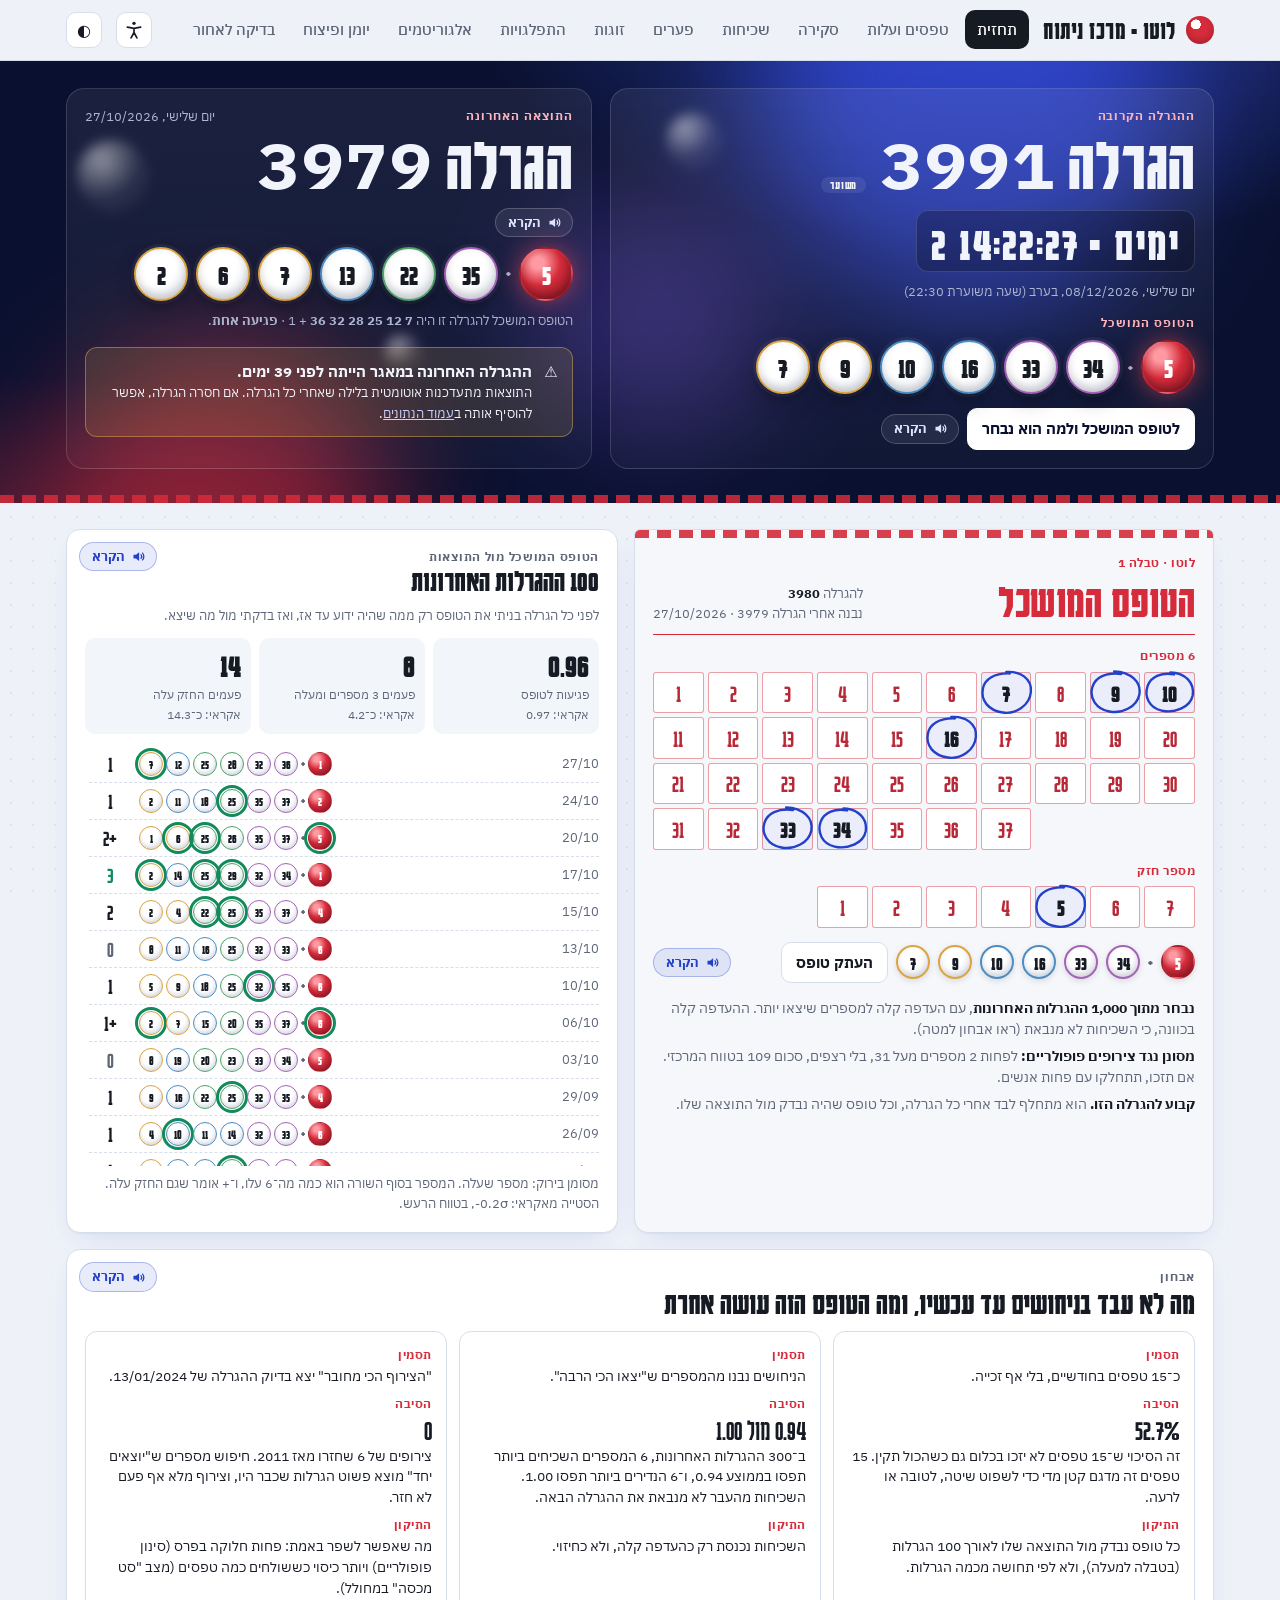
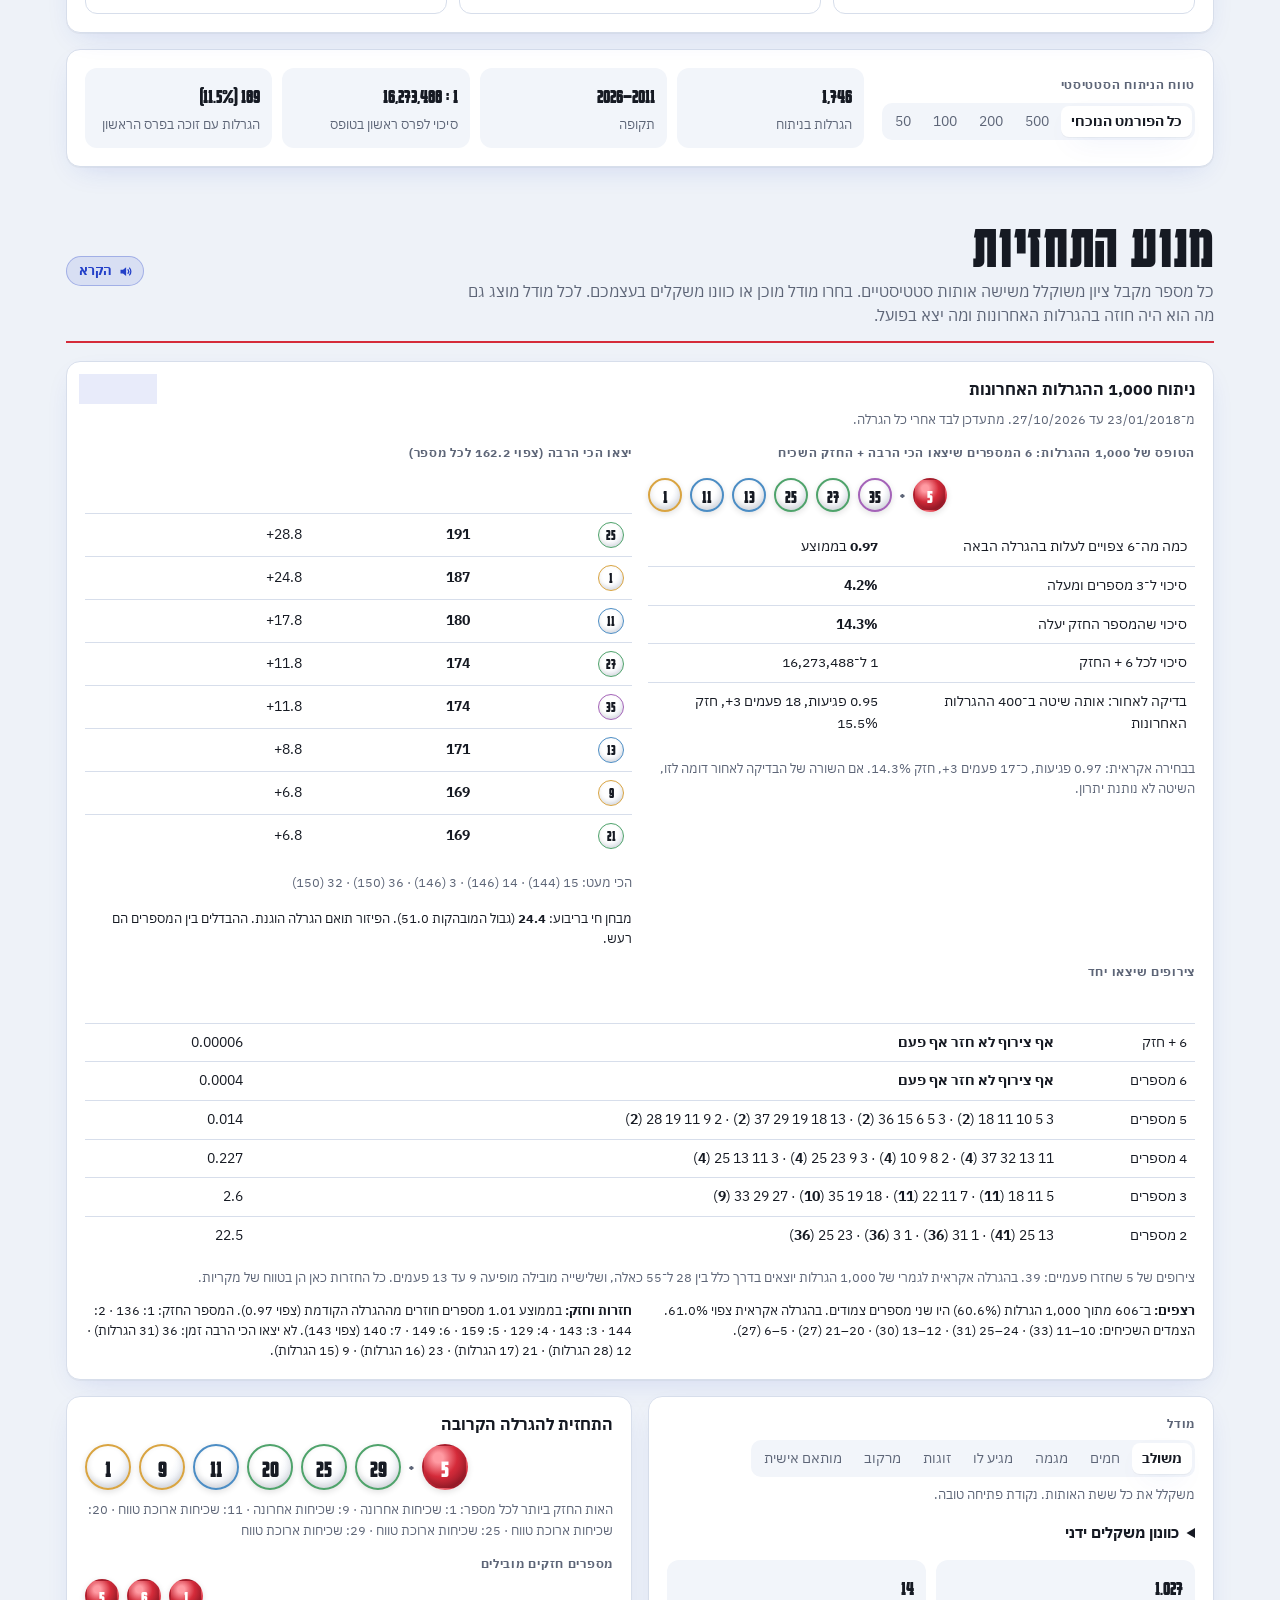
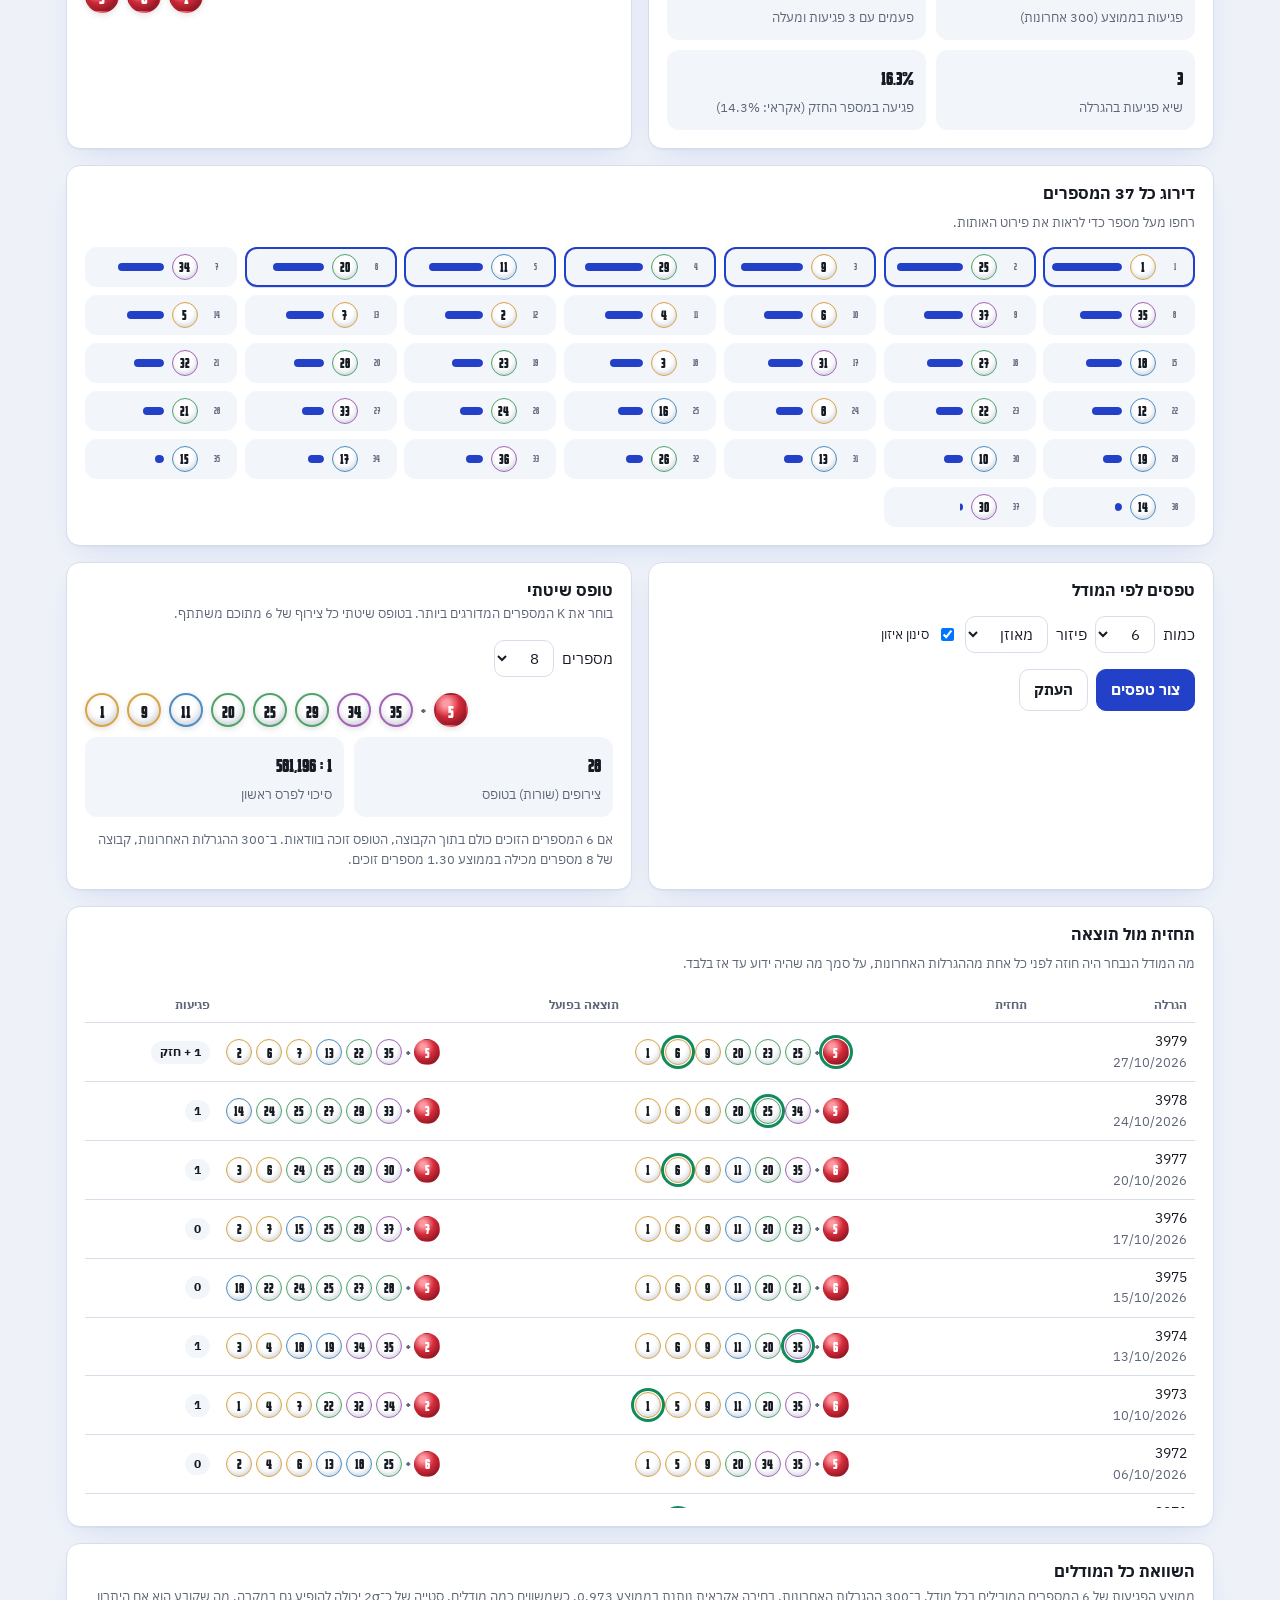
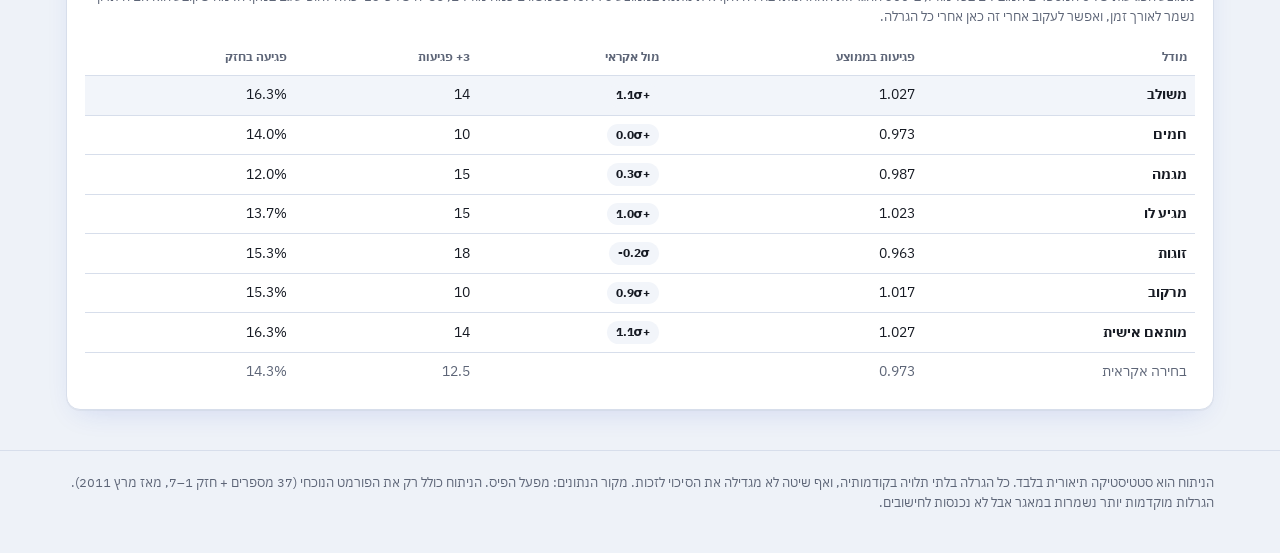
==== lotto.html @ 4957e3da "Guess journal and randomness tests - Every ticket given in our conversation, with its date and targe" ====
<!DOCTYPE html>
<html lang="he" dir="rtl">
<head>
<meta charset="utf-8">
<meta name="viewport" content="width=device-width,initial-scale=1">
<title>לוטו — מרכז ניתוח</title>
<meta name="description" content="ניתוח סטטיסטי מלא של תוצאות הלוטו בישראל: שכיחויות, פערים, זוגות, התפלגויות, בדיקה לאחור ומחולל טפסים.">
<link rel="preconnect" href="https://fonts.googleapis.com">
<link rel="preconnect" href="https://fonts.gstatic.com" crossorigin>
<link href="https://fonts.googleapis.com/css2?family=IBM+Plex+Sans+Hebrew:wght@400;500;700&family=Karantina:wght@400;700&display=swap" rel="stylesheet">
<style>
:root{
  --bg:#eef2f8; --surface:#ffffff; --surface-2:#f2f5fa; --line:#d7deeb;
  --ink:#161a23; --muted:#5d6577; --accent:#2340c8; --accent-ink:#fff;
  --print:#d52b3a; --pen:#2340c8; --paper:#f5f7fb;
  --gold:#b7861c; --good:#128a5c; --bad:#c22f3c; --cool:#2d6a9f;
  --ball:#ffffff; --ball-ink:#161a23; --strong:#d52b3a;
  --shadow:0 1px 0 rgba(22,26,35,.04),0 10px 30px -12px rgba(35,64,200,.18);
  --r:14px;
  --display:Karantina,'IBM Plex Sans Hebrew',sans-serif;
}
@media (prefers-color-scheme: dark){
  :root:not([data-theme="light"]){
    --bg:#0b1020; --surface:#131a2d; --surface-2:#1a2238; --line:#2a3452;
    --ink:#eef1f8; --muted:#9aa4bd; --accent:#8798ff; --accent-ink:#0b1020;
    --print:#ff5d69; --pen:#8798ff; --paper:#151d33;
    --gold:#e3b54e; --good:#3fcf93; --bad:#ff6b76; --cool:#6aa8de;
    --ball:#f3f5fb; --ball-ink:#161a23; --strong:#ff4d5c;
    --shadow:0 1px 0 rgba(0,0,0,.3),0 12px 32px -14px rgba(0,0,0,.6);
  }
}
:root[data-theme="dark"]{
  --bg:#0b1020; --surface:#131a2d; --surface-2:#1a2238; --line:#2a3452;
  --ink:#eef1f8; --muted:#9aa4bd; --accent:#8798ff; --accent-ink:#0b1020;
  --print:#ff5d69; --pen:#8798ff; --paper:#151d33;
  --gold:#e3b54e; --good:#3fcf93; --bad:#ff6b76; --cool:#6aa8de;
  --ball:#f3f5fb; --ball-ink:#161a23; --strong:#ff4d5c;
  --shadow:0 1px 0 rgba(0,0,0,.3),0 12px 32px -14px rgba(0,0,0,.6);
}
*{box-sizing:border-box}
html,body{margin:0}
body{background:var(--bg);color:var(--ink);font-family:'IBM Plex Sans Hebrew',system-ui,sans-serif;font-size:15px;line-height:1.55;-webkit-font-smoothing:antialiased}
.wrap{max-width:1180px;margin:0 auto;padding:0 16px}
h1,h2,h3{font-family:'IBM Plex Sans Hebrew',sans-serif;margin:0;line-height:1.2}
h2{font-family:var(--display);font-weight:700;font-size:34px;line-height:1;letter-spacing:.01em}
h3{font-size:16px}
a{color:var(--accent)}
.muted{color:var(--muted)}
.small{font-size:13px}
.num{font-family:'IBM Plex Sans Hebrew',sans-serif;font-variant-numeric:tabular-nums}

/* header */
.top{position:sticky;top:0;z-index:20;background:color-mix(in srgb,var(--bg) 88%,transparent);backdrop-filter:blur(10px);-webkit-backdrop-filter:blur(10px);border-bottom:1px solid var(--line)}
.top .wrap{display:flex;align-items:center;gap:14px;height:60px}
.brand{display:flex;align-items:center;gap:10px;font-family:var(--display);font-weight:700;font-size:26px;letter-spacing:.02em;white-space:nowrap}
.brand .dot{width:28px;height:28px;border-radius:50%;background:radial-gradient(circle at 35% 30%,#fff 0 18%,var(--print) 19%);box-shadow:inset 0 -3px 6px rgba(0,0,0,.2);flex:none}
@media (max-width:640px){.brand span:last-child{display:none}}
nav.tabs{display:flex;gap:4px;overflow-x:auto;scrollbar-width:none;flex:1}
nav.tabs::-webkit-scrollbar{display:none}
nav.tabs button{border:0;background:none;color:var(--muted);font:inherit;font-weight:500;padding:8px 12px;border-radius:10px;cursor:pointer;white-space:nowrap}
nav.tabs button:hover{color:var(--ink);background:var(--surface-2)}
nav.tabs button.on{color:var(--ink);background:var(--surface);box-shadow:var(--shadow)}
.iconbtn{border:1px solid var(--line);background:var(--surface);color:var(--ink);width:36px;height:36px;border-radius:10px;cursor:pointer;display:grid;place-items:center;flex:none;font-size:16px}

/* hero */
.hero{padding:28px 0 8px}
.hero-grid{display:grid;grid-template-columns:1.4fr 1fr;gap:16px}
@media (max-width:860px){.hero-grid{grid-template-columns:1fr}}
.card{background:var(--surface);border:1px solid var(--line);border-radius:var(--r);padding:18px;box-shadow:var(--shadow);min-width:0}
.card h3{margin-bottom:10px}
.lastdraw .meta{display:flex;justify-content:space-between;gap:10px;flex-wrap:wrap;margin-bottom:14px}
.eyebrow{font-size:12px;letter-spacing:.06em;color:var(--muted);font-weight:700}
.balls{display:flex;gap:8px;flex-wrap:wrap;align-items:center;direction:ltr;justify-content:flex-end}
.balls.start{justify-content:flex-start}
.ball{--s:46px;width:var(--s);height:var(--s);border-radius:50%;display:grid;place-items:center;font-family:var(--display);font-weight:700;font-size:calc(var(--s)*.56);line-height:1;padding-top:.08em;color:var(--ball-ink);
  background:radial-gradient(circle at 34% 28%,#fff 0 14%,var(--ball) 45%,#dfe5f1 100%);
  box-shadow:inset 0 -3px 6px rgba(0,0,0,.12),0 2px 6px rgba(0,0,0,.12);border:2px solid var(--ring,transparent);flex:none}
.lastdraw .ball{--s:52px}
@media (max-width:480px){.lastdraw .ball{--s:36px}.balls{gap:5px}.ball.sm{--s:30px}.card{padding:14px}.ticket{padding:9px}}
.ball.sm{--s:34px}
.ball.xs{--s:26px;border-width:1.5px;box-shadow:inset 0 -2px 4px rgba(0,0,0,.1)}
.ball.strong{background:radial-gradient(circle at 34% 28%,#ff9aa2 0 12%,var(--strong) 46%,#7a1220 100%);color:#fff;border-color:transparent}
.ball.hit{outline:3px solid var(--good);outline-offset:1px}
.ball.d1{--ring:#d9a441}.ball.d2{--ring:#4c8dc4}.ball.d3{--ring:#4fa36b}.ball.d4{--ring:#a463b8}
.plus{font-family:var(--display);color:var(--muted);font-weight:700}
.kpis{display:grid;grid-template-columns:repeat(2,1fr);gap:10px}
.kpi{background:var(--surface-2);border-radius:12px;padding:12px;min-width:0}
.kpi b{display:block;font-family:var(--display);font-size:21px;white-space:nowrap;overflow:hidden;text-overflow:ellipsis}
.kpi span{font-size:12.5px;color:var(--muted)}
.banner{display:flex;gap:12px;align-items:flex-start;border-radius:12px;padding:12px 14px;margin-top:16px;background:color-mix(in srgb,var(--gold) 16%,var(--surface));border:1px solid color-mix(in srgb,var(--gold) 45%,transparent)}
.banner.ok{background:color-mix(in srgb,var(--good) 12%,var(--surface));border-color:color-mix(in srgb,var(--good) 40%,transparent)}

/* sections */
section.page{display:none;padding:18px 0 40px}
section.page.on{display:block}
.sec-head{display:flex;justify-content:space-between;align-items:flex-end;gap:12px;flex-wrap:wrap;margin:10px 0 14px}
.sec-head p{margin:4px 0 0;color:var(--muted);max-width:720px}
.grid2{display:grid;grid-template-columns:1fr 1fr;gap:16px}
.grid3{display:grid;grid-template-columns:repeat(3,1fr);gap:16px}
@media (max-width:860px){.grid2,.grid3{grid-template-columns:1fr}}
.stack>*+*{margin-top:16px}

/* controls */
.ctrl{display:flex;gap:8px;align-items:center;flex-wrap:wrap}
select,input[type=number],input[type=date],input[type=text]{font:inherit;color:var(--ink);background:var(--surface);border:1px solid var(--line);border-radius:10px;padding:7px 10px;min-width:0}
.btn{font:inherit;font-weight:700;border:1px solid var(--line);background:var(--surface);color:var(--ink);border-radius:10px;padding:8px 14px;cursor:pointer}
.btn:hover{background:var(--surface-2)}
.btn.primary{background:var(--accent);border-color:var(--accent);color:var(--accent-ink)}
.btn.primary:hover{filter:brightness(1.06)}
.btn.danger{color:var(--bad)}
.seg{display:inline-flex;background:var(--surface-2);border-radius:10px;padding:3px;gap:2px;flex-wrap:wrap}
.seg button{border:0;background:none;font:inherit;font-size:13.5px;color:var(--muted);padding:5px 10px;border-radius:8px;cursor:pointer}
.seg button.on{background:var(--surface);color:var(--ink);box-shadow:var(--shadow);font-weight:700}

/* heat grid */
.heat{display:grid;grid-template-columns:repeat(auto-fill,minmax(70px,1fr));gap:8px;direction:ltr}
.cell{border-radius:12px;padding:8px 4px;text-align:center;border:1px solid var(--line);background:var(--c,var(--surface-2))}
.cell .n{font-family:var(--display);font-weight:800;font-size:20px}
.cell .f{font-size:12px}
.cell .z{font-size:11.5px;font-weight:700;opacity:.8}
.legend{display:flex;align-items:center;gap:8px;font-size:12.5px;color:var(--muted);flex-wrap:wrap}
.legend i{display:inline-block;width:56px;height:10px;border-radius:5px;background:linear-gradient(90deg,var(--cool),var(--surface-2),var(--accent))}

/* tables */
.tbl{width:100%;border-collapse:collapse;font-size:14px}
.tbl th{font-size:12px;color:var(--muted);font-weight:700;text-align:right;padding:8px;border-bottom:1px solid var(--line);position:sticky;top:0;background:var(--surface);z-index:1}
.tbl td{padding:8px;border-bottom:1px solid var(--line);vertical-align:middle}
.tbl tr:last-child td{border-bottom:0}
.scroll{max-height:520px;overflow:auto}
.tbl .balls{flex-wrap:nowrap;gap:4px}
@media (max-width:640px){.tbl td,.tbl th{padding:7px 4px}.hide-m{display:none}.tbl .ball.xs{--s:23px;font-size:10px}}
.bar{height:8px;border-radius:4px;background:var(--surface-2);overflow:hidden;min-width:50px}
.bar>i{display:block;height:100%;background:var(--accent);border-radius:4px}
.pill{display:inline-block;font-size:12px;font-weight:700;border-radius:999px;padding:2px 9px;background:var(--surface-2);white-space:nowrap}
.pill.good{background:color-mix(in srgb,var(--good) 18%,transparent);color:var(--good)}
.pill.bad{background:color-mix(in srgb,var(--bad) 16%,transparent);color:var(--bad)}
.pill.gold{background:color-mix(in srgb,var(--gold) 22%,transparent);color:color-mix(in srgb,var(--gold) 60%,var(--ink))}

/* charts */
.chartbox{direction:ltr}
svg.chart{width:100%;height:auto;display:block;overflow:visible}
svg.chart text{fill:var(--muted);font-size:11px;font-family:'IBM Plex Sans Hebrew',sans-serif}
svg.chart .axis{stroke:var(--line)}
svg.chart .b{fill:var(--accent);opacity:.82}
svg.chart .b2{fill:var(--cool);opacity:.82}
svg.chart .b:hover,svg.chart .b2:hover{opacity:1}
svg.chart .exp{stroke:var(--ink);stroke-dasharray:4 4;stroke-width:1.5;fill:none;opacity:.6}
svg.chart .curve{stroke:var(--ink);stroke-width:2;fill:none;opacity:.7}

/* verdict */
.verdict{display:flex;gap:16px;align-items:center}
.gauge{flex:none;width:88px;height:88px;border-radius:50%;display:grid;place-items:center;font-family:var(--display);font-weight:800;font-size:18px;
  background:conic-gradient(var(--good) calc(var(--p)*1%),var(--surface-2) 0);position:relative}
.gauge::before{content:"";position:absolute;inset:9px;border-radius:50%;background:var(--surface)}
.gauge span{position:relative}

/* generator */
.tickets{display:grid;gap:10px}
.ticket{display:flex;align-items:center;justify-content:space-between;gap:10px;flex-wrap:wrap;background:var(--surface-2);border-radius:12px;padding:10px 12px}
.ticket .tags{display:flex;gap:6px;flex-wrap:wrap}
.picker{display:grid;grid-template-columns:repeat(auto-fill,minmax(40px,1fr));gap:6px;direction:ltr}
.picker button{aspect-ratio:1;border-radius:50%;border:1px solid var(--line);background:var(--surface);color:var(--ink);font-family:var(--display);font-weight:700;cursor:pointer;font-size:14px;padding:0}
.picker button.on{background:var(--ink);color:var(--surface);border-color:var(--ink)}
.picker.strongs{grid-template-columns:repeat(7,minmax(0,48px))}
.picker.strongs button.on{background:var(--strong);border-color:var(--strong);color:#fff}

/* drop zone */
.drop{display:block;border:2px dashed var(--line);border-radius:var(--r);padding:26px;text-align:center;background:var(--surface);cursor:pointer;transition:.15s}
.drop.over{border-color:var(--accent);background:color-mix(in srgb,var(--accent) 8%,var(--surface))}
.drop b{font-family:var(--display);font-size:17px}
.formrow{display:flex;gap:6px;flex-wrap:wrap;align-items:center}
.formrow input[type=number]{width:62px}
.toast{position:fixed;bottom:20px;left:50%;transform:translateX(-50%) translateY(20px);background:var(--ink);color:var(--surface);padding:10px 18px;border-radius:12px;font-weight:700;opacity:0;transition:.25s;pointer-events:none;z-index:50;max-width:calc(100% - 32px)}
.toast.on{opacity:1;transform:translateX(-50%)}
footer{border-top:1px solid var(--line);padding:22px 0 40px;color:var(--muted);font-size:13px}
.tip{position:fixed;pointer-events:none;background:var(--ink);color:var(--surface);font-size:12.5px;padding:6px 9px;border-radius:8px;z-index:60;opacity:0;transition:opacity .1s;white-space:nowrap}

.nextdraw{border-top:3px solid var(--print)}
.nextdraw .meta,.lastdraw .meta{display:flex;justify-content:space-between;gap:10px;flex-wrap:wrap;margin-bottom:10px}
.countdown{font-size:15px;font-weight:700;background:var(--surface-2);border-radius:10px;padding:6px 10px;white-space:nowrap;align-self:flex-start}
.rangebar{display:flex;gap:18px;align-items:center;flex-wrap:wrap;justify-content:space-between}
.kpis4{grid-template-columns:repeat(4,minmax(120px,1fr));flex:1}
@media (max-width:860px){.kpis4{grid-template-columns:repeat(2,1fr)}}
.rank{display:grid;grid-template-columns:repeat(auto-fill,minmax(150px,1fr));gap:8px}
.rk{display:flex;align-items:center;gap:8px;background:var(--surface-2);border-radius:12px;padding:7px 9px}
.rk .pos{font-size:11px;color:var(--muted);width:22px;text-align:center;font-family:var(--display)}
.rk .bar{flex:1}
.rk.top{outline:2px solid var(--accent);outline-offset:-2px}
.wrow{display:grid;grid-template-columns:150px 1fr 36px;gap:10px;align-items:center}
.wrow input{width:100%;accent-color:var(--accent)}
details summary{cursor:pointer;font-weight:700}

/* ===== informed ticket: the lottery slip ===== */
.slipwrap{display:grid;grid-template-columns:minmax(0,1.05fr) minmax(0,1fr);gap:16px;margin-top:4px}
@media (max-width:900px){.slipwrap{grid-template-columns:1fr}}
.slip{position:relative;background:var(--paper);border:1px solid var(--line);border-radius:6px 6px 14px 14px;padding:18px 18px 16px;box-shadow:var(--shadow);overflow:hidden}
.slip::before{content:"";position:absolute;inset:0 0 auto 0;height:8px;background:repeating-linear-gradient(90deg,var(--print) 0 14px,transparent 14px 22px);opacity:.9}
.slip-head{display:flex;justify-content:space-between;align-items:flex-end;gap:10px;flex-wrap:wrap;margin:6px 0 12px;border-bottom:1.5px solid var(--print);padding-bottom:10px}
.slip-head h2{font-size:46px;color:var(--print)}
.slip-head .for{font-size:13px;color:var(--muted)}
.slip-head .for b{color:var(--ink)}
.slip-label{font-size:12px;font-weight:700;color:var(--print);letter-spacing:.04em;margin:0 0 6px}
.sgrid{display:grid;grid-template-columns:repeat(10,minmax(0,1fr));gap:4px;direction:ltr}
.sgrid.s7{grid-template-columns:repeat(7,minmax(0,1fr));width:calc(70% - 1.2px)}
.sc{position:relative;aspect-ratio:1/.82;border:1px solid color-mix(in srgb,var(--print) 45%,transparent);border-radius:3px;display:grid;place-items:center;font-family:var(--display);font-size:clamp(18px,3.2vw,26px);line-height:1;color:color-mix(in srgb,var(--print) 85%,var(--ink));background:var(--surface)}
.sc.on{color:var(--ink);font-weight:700;background:color-mix(in srgb,var(--pen) 9%,var(--surface))}
.sc svg{position:absolute;inset:-5px;width:calc(100% + 10px);height:calc(100% + 10px);pointer-events:none;overflow:visible}
.sc svg path{fill:none;stroke:var(--pen);stroke-width:2.4;vector-effect:non-scaling-stroke;stroke-linecap:round;stroke-dasharray:var(--len);stroke-dashoffset:var(--len);animation:pen .55s cubic-bezier(.4,.1,.3,1) forwards;animation-delay:var(--d)}
@keyframes pen{to{stroke-dashoffset:0}}
@media (prefers-reduced-motion:reduce){.sc svg path{animation:none;stroke-dashoffset:0}}
.slip-foot{display:flex;gap:8px;flex-wrap:wrap;align-items:center;margin-top:14px}
.slip-why{margin:12px 0 0;padding:0;list-style:none;font-size:13.5px;color:var(--muted)}
.slip-why li{padding:3px 0}
.slip-why b{color:var(--ink)}
.score h3{font-family:var(--display);font-size:30px;font-weight:700;line-height:1}
.tally{display:grid;grid-template-columns:repeat(3,1fr);gap:8px;margin:12px 0}
.tally div{background:var(--surface-2);border-radius:10px;padding:10px}
.tally b{display:block;font-family:var(--display);font-size:34px;line-height:1}
.tally span{font-size:12px;color:var(--muted)}
.tally em{font-style:normal;font-size:12px;color:var(--muted);display:block}
.hrow{display:grid;grid-template-columns:62px minmax(0,1fr) 42px;gap:8px;align-items:center;padding:6px 0;border-bottom:1px dashed var(--line);font-size:13px}
.hrow:last-child{border-bottom:0}
.hrow .balls{flex-wrap:nowrap;gap:3px}
.hrow .ball.xs{--s:24px}
.hrow .h{direction:ltr;font-family:var(--display);font-size:24px;text-align:center;line-height:1}
.hrow .h.z{color:var(--muted)}
.hrow .h.g{color:var(--good)}
.hrows{max-height:420px;overflow:auto;padding-inline-end:4px}
.diag{margin-top:16px}
.diag h3{font-family:var(--display);font-size:32px;font-weight:700;line-height:1;margin-bottom:4px}
.dx{display:grid;grid-template-columns:repeat(3,minmax(0,1fr));gap:12px;margin-top:12px}
@media (max-width:900px){.dx{grid-template-columns:1fr}}
.dx article{border:1px solid var(--line);border-radius:12px;padding:14px;background:var(--surface)}
.dx dl{margin:0;font-size:13.5px}
.dx dt{font-size:11.5px;font-weight:700;letter-spacing:.05em;color:var(--print);margin-top:8px}
.dx dt:first-child{margin-top:0}
.dx dd{margin:2px 0 0}
.dx .fig{font-family:var(--display);font-size:30px;line-height:1;color:var(--ink)}
:focus-visible{outline:3px solid var(--pen);outline-offset:2px}

/* ===== draw-night stage ===== */
body{background-image:radial-gradient(color-mix(in srgb,var(--line) 70%,transparent) 1px,transparent 1.2px);background-size:22px 22px;background-attachment:fixed}
.stage{--surface:rgba(255,255,255,.05);--surface-2:rgba(255,255,255,.08);--line:rgba(255,255,255,.14);--ink:#f2f4fb;--muted:#aeb7d2;--shadow:none;
  color:var(--ink);padding:28px 0 34px;position:relative;overflow:hidden;
  background:radial-gradient(60% 90% at 78% -20%,#2b3ea8 0,transparent 70%),radial-gradient(45% 70% at 0% 120%,rgba(213,43,58,.45),transparent 70%),#0a1130}
.stage::after{content:"";position:absolute;inset:auto 0 0 0;height:8px;background:repeating-linear-gradient(90deg,#d52b3a 0 14px,transparent 14px 22px);opacity:.85}
.stage .hero-grid{grid-template-columns:1.15fr 1fr;gap:18px}
@media (max-width:860px){.stage .hero-grid{grid-template-columns:1fr}}
.stage .card{background:linear-gradient(180deg,rgba(255,255,255,.07),rgba(255,255,255,.03));border:1px solid var(--line);border-radius:18px;backdrop-filter:blur(6px);-webkit-backdrop-filter:blur(6px)}
.stage .nextdraw{border-top:1px solid var(--line)}
.stage h2{font-size:clamp(46px,7vw,72px);letter-spacing:.01em}
.stage .eyebrow{color:#ffb3ba;letter-spacing:.08em}
.stage .countdown{font-family:var(--display);font-size:clamp(34px,5vw,48px);line-height:1;background:rgba(0,0,0,.25);border:1px solid var(--line);padding:8px 14px 4px;border-radius:12px;letter-spacing:.04em;direction:ltr}
.stage .ball{--s:54px;box-shadow:inset 0 -4px 8px rgba(0,0,0,.18),0 8px 22px -6px rgba(0,0,0,.6),0 0 0 3px rgba(255,255,255,.06)}
.stage .ball.strong{box-shadow:inset 0 -4px 8px rgba(0,0,0,.25),0 0 26px -2px rgba(255,77,92,.65)}
@media (max-width:480px){.stage .ball{--s:40px}.stage .card{padding:14px}}
.stage .btn{background:rgba(255,255,255,.08);color:var(--ink);border-color:var(--line)}
.stage .btn.primary{background:#fff;color:#0a1130;border-color:#fff;text-decoration:none;display:inline-block}
.stage .banner{background:rgba(63,207,147,.12);border-color:rgba(63,207,147,.4)}
.stage .banner:not(.ok){background:rgba(227,181,78,.14);border-color:rgba(227,181,78,.45)}
.stage a{color:#c9d2ff}
@keyframes roll{0%{transform:translateY(-36px) rotate(-220deg) scale(.6);opacity:0}70%{transform:translateY(4px) rotate(12deg) scale(1.03);opacity:1}100%{transform:none}}
.stage .balls .ball{animation:roll .7s cubic-bezier(.3,.7,.3,1) both}
.stage .balls .ball:nth-child(2){animation-delay:.08s}.stage .balls .ball:nth-child(3){animation-delay:.16s}.stage .balls .ball:nth-child(4){animation-delay:.24s}
.stage .balls .ball:nth-child(5){animation-delay:.32s}.stage .balls .ball:nth-child(6){animation-delay:.40s}.stage .balls .ball:nth-child(8){animation-delay:.56s}
.hero{padding-top:22px}
.top{border-bottom:0;box-shadow:0 1px 0 var(--line)}
.stage+main .hero{padding-top:22px}

/* ===== read-aloud & accessibility ===== */
.skip{position:absolute;inset-inline-start:12px;top:-60px;z-index:100;background:var(--pen);color:#fff;padding:10px 14px;border-radius:10px;font-weight:700}
.skip:focus{top:10px}
.say{display:inline-flex;align-items:center;gap:6px;font:inherit;font-size:12.5px;font-weight:700;color:var(--pen);background:color-mix(in srgb,var(--pen) 10%,transparent);border:1px solid color-mix(in srgb,var(--pen) 30%,transparent);border-radius:999px;padding:4px 10px 4px 12px;cursor:pointer;white-space:nowrap;vertical-align:middle}
.say:hover{background:color-mix(in srgb,var(--pen) 18%,transparent)}
.say svg{width:15px;height:15px}
.say.on{background:var(--pen);color:#fff}
.say.on svg path.w{animation:wave 1s ease-in-out infinite}
@keyframes wave{50%{opacity:.25}}
.stage .say{color:#dfe4ff;background:rgba(255,255,255,.08);border-color:rgba(255,255,255,.2)}
.say-host{position:relative}
.say-host>.say.pin{position:absolute;top:12px;inset-inline-end:12px;z-index:2}
.lastdraw .meta>div .say{margin-top:8px}
.slip-foot .say{margin-inline-start:auto}
.sec-head .say{align-self:center}
.a11y{position:fixed;inset-block-start:70px;inset-inline-end:max(16px,calc((100vw - 1180px)/2 + 16px));z-index:50;width:min(360px,calc(100vw - 32px));max-height:calc(100vh - 90px);overflow:auto;background:var(--surface);color:var(--ink);border:1px solid var(--line);border-radius:16px;padding:16px;box-shadow:0 24px 60px -20px rgba(10,17,48,.45)}
.a11y-head{display:flex;justify-content:space-between;align-items:center;margin-bottom:6px}
.a11y-head b{font-family:var(--display);font-size:30px;font-weight:700}
.a11y-sec{font-size:12px;font-weight:700;color:var(--print);letter-spacing:.05em;margin:12px 0 6px}
.a11y-grid{display:grid;grid-template-columns:1fr 1fr;gap:8px}
.a11y-grid .btn{padding:10px;font-size:14px}
.a11y-grid .btn[aria-pressed="true"]{background:var(--ink);color:var(--surface);border-color:var(--ink)}
.a11y-row{display:flex;align-items:center;gap:10px;margin-top:10px;font-size:14px}
.a11y-row input[type=range]{flex:1;accent-color:var(--pen)}
[hidden]{display:none!important}

/* ===== one screen per tab ===== */
body:not([data-page="predict"]) #stage, body:not([data-page="predict"]) #smart, body:not([data-page="predict"]) #diag{display:none}
body:not(.show-range) .rangebar{display:none}
body:not([data-page="predict"]) .hero{padding-top:0}
body:not([data-page="predict"]) .rangebar{margin:0 0 18px!important}
section.page>.sec-head{position:relative;padding:22px 0 14px;margin:0 0 18px;border-bottom:2px solid var(--print)}
section.page>.sec-head h2{font-size:clamp(44px,6vw,64px);line-height:.95}
section.page>.sec-head p{font-size:15.5px;color:var(--muted);max-width:760px}
body:not([data-page="predict"]) section.page{padding-top:8px}

/* tab bar with a sliding marker */
nav.tabs{position:relative}
nav.tabs button{position:relative;z-index:1;transition:color .2s}
nav.tabs button.on{background:none;box-shadow:none;color:var(--surface)}
.tab-ink{position:absolute;top:0;left:0;right:auto;border-radius:10px;background:var(--ink);z-index:0;transition:transform .45s cubic-bezier(.3,1.3,.5,1),width .45s cubic-bezier(.3,1.3,.5,1);will-change:transform}
html.hc nav.tabs button.on{color:#fff}

/* screen entrance: the page rises in, its cards follow one after another */
@keyframes rise{from{opacity:0;transform:translateY(18px)}to{opacity:1;transform:none}}
section.page.enter>.sec-head{animation:rise .5s cubic-bezier(.2,.8,.2,1) both}
section.page.enter .card, section.page.enter .fslip, section.page.enter .plan{animation:rise .55s cubic-bezier(.2,.8,.2,1) both}
section.page.enter .card:nth-of-type(1){animation-delay:.06s} section.page.enter .card:nth-of-type(2){animation-delay:.12s}
section.page.enter .card:nth-of-type(3){animation-delay:.18s} section.page.enter .card:nth-of-type(4){animation-delay:.24s}
section.page.enter .grid2>*:nth-child(2), section.page.enter .grid3>*:nth-child(2){animation-delay:.14s}
section.page.enter .grid3>*:nth-child(3){animation-delay:.22s}
@keyframes pop{from{opacity:0;transform:scale(.6)}to{opacity:1;transform:none}}
section.page.enter .heat .cell, section.page.enter .rank .rk{animation:pop .4s cubic-bezier(.3,1.4,.5,1) both}
section.page.enter .heat .cell:nth-child(4n+1), section.page.enter .rank .rk:nth-child(4n+1){animation-delay:.08s}
section.page.enter .heat .cell:nth-child(4n+2), section.page.enter .rank .rk:nth-child(4n+2){animation-delay:.14s}
section.page.enter .heat .cell:nth-child(4n+3), section.page.enter .rank .rk:nth-child(4n+3){animation-delay:.2s}
section.page.enter .heat .cell:nth-child(4n), section.page.enter .rank .rk:nth-child(4n){animation-delay:.26s}

/* touch and hover feedback */
@media (hover:hover){
  .card{transition:transform .25s ease,box-shadow .25s ease}
  .card:hover{transform:translateY(-2px);box-shadow:0 18px 40px -22px rgba(35,64,200,.45)}
  .stage .card:hover{transform:translateY(-3px)}
  .ball{transition:transform .35s cubic-bezier(.3,1.6,.5,1)}
  .ball:hover{transform:translateY(-4px) rotate(-12deg) scale(1.08)}
  .sc{transition:transform .2s,background .2s}
  .sc:hover{transform:scale(1.08);background:color-mix(in srgb,var(--pen) 8%,var(--surface))}
}
.btn{transition:transform .12s,filter .2s,background .2s}
.btn:active{transform:scale(.96)}
nav.tabs button:active{transform:scale(.95)}

/* draw night: lights drifting behind the stage */
.stage .glow{position:absolute;border-radius:50%;filter:blur(60px);opacity:.55;pointer-events:none;animation:drift 18s ease-in-out infinite alternate}
.stage .glow.g1{width:420px;height:420px;background:#3b55ff;top:-160px;right:8%}
.stage .glow.g2{width:340px;height:340px;background:#d52b3a;bottom:-180px;left:4%;animation-duration:22s}
.stage .glow.g3{width:240px;height:240px;background:#8a5cff;top:30%;left:42%;opacity:.3;animation-duration:26s}
@keyframes drift{to{transform:translate(-60px,40px) scale(1.15)}}
.stage .floater{position:absolute;border-radius:50%;pointer-events:none;background:radial-gradient(circle at 34% 28%,rgba(255,255,255,.5),rgba(255,255,255,.06) 60%);border:1px solid rgba(255,255,255,.12);animation:float 14s ease-in-out infinite}
@keyframes float{0%,100%{transform:translateY(0) rotate(0)}50%{transform:translateY(-26px) rotate(160deg)}}
.stage>.wrap{position:relative;z-index:1}
.stage .countdown{animation:tick 1s steps(1) infinite}
@keyframes tick{50%{border-color:rgba(255,179,186,.55)}}
.slip{animation:rise .7s .15s cubic-bezier(.2,.8,.2,1) both}
.score{animation:rise .7s .3s cubic-bezier(.2,.8,.2,1) both}
@media (prefers-reduced-motion:reduce){
  section.page.enter *, section.page.enter>.sec-head, .slip, .score, .stage .glow, .stage .floater, .stage .countdown{animation:none!important}
  .tab-ink{transition:none}
}
html.no-motion .tab-ink{transition:none}

.cart-bar{display:none}
@media (max-width:900px){
  .cart-bar{display:flex;position:fixed;inset:auto 0 0 0;z-index:30;align-items:center;justify-content:space-between;gap:10px;padding:10px 16px calc(10px + env(safe-area-inset-bottom));background:var(--ink);color:var(--surface);box-shadow:0 -10px 30px -12px rgba(0,0,0,.4)}
  .cart-bar b{font-family:var(--display);font-size:32px;line-height:1}
  .cart-bar .btn{background:var(--surface);color:var(--ink);border-color:var(--surface)}
  body.has-bar footer{padding-bottom:90px}
  body.has-bar .toast{bottom:92px}
}
.perfect{font-size:13.5px;margin:0}
.cart-layout{display:grid;grid-template-columns:minmax(260px,330px) minmax(0,1fr);gap:16px;align-items:start}
.cart-sum{position:sticky;top:76px;max-height:calc(100vh - 92px);overflow:auto;border-top:4px solid var(--print)}
@media (max-width:900px){.cart-layout{grid-template-columns:1fr}.cart-sum{position:static;max-height:none;order:2}}
.cart-sum h3{font-family:var(--display);font-size:34px;font-weight:700;line-height:1;margin:0 0 4px}
.sum-total{display:flex;align-items:baseline;justify-content:space-between;gap:8px;border-block:1.5px solid var(--print);padding:10px 0;margin:10px 0}
.sum-total b{font-family:var(--display);font-size:56px;line-height:.9;color:var(--print)}
.sum-list{list-style:none;margin:0;padding:0;font-size:14px}
.sum-list li{display:flex;justify-content:space-between;gap:8px;padding:6px 0;border-bottom:1px dashed var(--line)}
.sum-list li:last-child{border-bottom:0}
.sum-kv{display:grid;grid-template-columns:1fr auto;gap:4px 10px;font-size:13.5px;margin:8px 0}
.sum-kv dd{margin:0;font-weight:700;text-align:left}
.sum-kv dt{color:var(--muted)}
.plans{display:grid;grid-template-columns:repeat(auto-fit,minmax(210px,1fr));gap:10px}
.plan{border:1px solid var(--line);border-radius:12px;padding:12px;background:var(--surface-2);display:flex;flex-direction:column;gap:6px}
.plan h4{margin:0;font-size:15px}
.plan .price{font-family:var(--display);font-size:34px;line-height:1}
.plan ul{margin:0;padding-inline-start:18px;font-size:13px}
.plan .btn{margin-top:auto}
.forms{display:grid;gap:12px;margin-top:16px}
.fslip{background:var(--paper);border:1px solid var(--line);border-radius:6px 6px 12px 12px;padding:12px 14px;position:relative;box-shadow:var(--shadow)}
.fslip::before{content:"";position:absolute;inset:0 0 auto 0;height:5px;background:repeating-linear-gradient(90deg,var(--print) 0 12px,transparent 12px 19px)}
.fslip-head{display:flex;justify-content:space-between;align-items:center;gap:8px;flex-wrap:wrap;margin:4px 0 8px}
.fslip-head b{font-family:var(--display);font-size:28px;color:var(--print);line-height:1}
.frows{display:grid;grid-template-columns:repeat(auto-fill,minmax(250px,1fr));gap:4px 16px}
.frow{display:flex;align-items:center;gap:8px;padding:3px 0;border-bottom:1px dashed var(--line)}
.frow .i{font-size:12px;color:var(--muted);width:20px;text-align:center}
.frow .balls{gap:3px;flex-wrap:nowrap}
.frow .ball.xs{--s:25px}
.lab-progress{height:4px;border-radius:2px;background:var(--surface-2);overflow:hidden;margin-bottom:10px}
.lab-progress i{display:block;height:100%;width:0;background:var(--pen);transition:width .2s}
.lab-tbl td{vertical-align:middle}
.lab-tbl .nm b{display:block}
.lab-tbl .nm span{font-size:12px;color:var(--muted)}
.lab-tbl .balls{flex-wrap:nowrap;gap:3px}
.lab-tbl tr.more{display:none}
.lab-tbl.all tr.more{display:table-row}
.lab-tbl tr.meta td{background:color-mix(in srgb,var(--pen) 7%,transparent)}
.lab-tbl tr.meta .nm b{color:var(--pen)}
.meta-card{border-top:4px solid var(--pen)}
.meta-card .ticket.lead{background:color-mix(in srgb,var(--pen) 10%,var(--surface-2));outline:1.5px solid color-mix(in srgb,var(--pen) 40%,transparent)}
.goal-grid{display:grid;grid-template-columns:repeat(4,minmax(0,1fr));gap:10px;margin-top:10px}
@media (max-width:760px){.goal-grid{grid-template-columns:repeat(2,minmax(0,1fr))}}
.goal-grid div{background:var(--surface-2);border-radius:12px;padding:12px}
.goal-grid b{display:block;font-family:var(--display);font-size:36px;line-height:1}
.goal-grid span{font-size:12.5px;color:var(--muted)}
.jr-group{border-top:1px dashed var(--line);padding:10px 0}
.jr-group:first-of-type{border-top:0}
.jr-head{display:flex;justify-content:space-between;gap:8px;flex-wrap:wrap;align-items:baseline;margin-bottom:6px}
.jr-head b{font-size:15px}
.jr-row{display:flex;align-items:center;gap:10px;padding:3px 0;flex-wrap:wrap}
.jr-row .balls{flex-wrap:nowrap;gap:3px}
.jr-row .h{font-family:var(--display);font-size:24px;line-height:1;min-width:46px}
.ok{color:var(--good)} .warn{color:var(--bad)}
.crack-tbl td:nth-child(3),.crack-tbl td:nth-child(4){white-space:nowrap}
.reading{outline:3px solid color-mix(in srgb,var(--pen) 60%,transparent);outline-offset:4px;border-radius:12px}
html.no-motion *,html.no-motion *::before,html.no-motion *::after{animation:none!important;transition:none!important}
html.no-motion .sc svg path{stroke-dashoffset:0}
html.links a{text-decoration:underline!important;text-underline-offset:3px;font-weight:700}
html.hc{--bg:#fff;--surface:#fff;--surface-2:#f0f0f0;--line:#000;--ink:#000;--muted:#1a1a1a;--print:#a3001a;--pen:#0019a8;--accent:#0019a8;--good:#00602f}
html.hc body{background-image:none}
html.hc .stage{background:#000}
html.hc .sc{border-color:#000;color:#000}
@media (prefers-reduced-motion:reduce){.stage .balls .ball{animation:none}}
</style>
</head>
<body>
<header class="top">
  <div class="wrap">
    <div class="brand"><span class="dot"></span><span>לוטו · מרכז ניתוח</span></div>
    <nav class="tabs" id="tabs" aria-label="עמודי האתר">
      <button data-p="predict" class="on">תחזית</button>
      <button data-p="cart">טפסים ועלות</button>
      <button data-p="overview">סקירה</button>
      <button data-p="freq">שכיחות</button>
      <button data-p="gaps">פערים</button>
      <button data-p="pairs">זוגות</button>
      <button data-p="dist">התפלגויות</button>
      <button data-p="lab">אלגוריטמים</button>
      <button data-p="journal">יומן ופיצוח</button>
      <button data-p="backtest">בדיקה לאחור</button>
      <button data-p="gen">מחולל טפסים</button>
      <button data-p="check">בדיקת טופס</button>
      <button data-p="data">נתונים</button>
    </nav>
    <button class="iconbtn" id="a11yBtn" aria-label="נגישות והקראה" aria-expanded="false" aria-controls="a11y" title="נגישות והקראה"><svg viewBox="0 0 24 24" width="20" height="20" aria-hidden="true"><circle cx="12" cy="4" r="2" fill="currentColor"/><path d="M4 8.5l8 1.5 8-1.5M12 10v5m0 0l-3.5 6.5M12 15l3.5 6.5" stroke="currentColor" stroke-width="2" fill="none" stroke-linecap="round"/></svg></button>
    <button class="iconbtn" id="themeBtn" title="מצב תצוגה" aria-label="מצב תצוגה">◐</button>
  </div>
</header>

<a class="skip" href="#smart">דלג לטופס המושכל</a>
<div class="stage" id="stage"><span class="glow g1" aria-hidden="true"></span><span class="glow g2" aria-hidden="true"></span><span class="glow g3" aria-hidden="true"></span>
<span class="floater" aria-hidden="true" style="width:70px;height:70px;top:18%;left:6%"></span><span class="floater" aria-hidden="true" style="width:38px;height:38px;top:62%;left:30%;animation-delay:-4s"></span><span class="floater" aria-hidden="true" style="width:54px;height:54px;top:12%;left:52%;animation-delay:-8s;animation-duration:18s"></span>
<div class="wrap">
    <div class="hero-grid" id="stageGrid">
      <div class="card nextdraw">
        <div class="meta">
          <div><div class="eyebrow">ההגרלה הקרובה</div><h2 id="nextTitle">—</h2></div>
          <div class="countdown num" id="countdown"></div>
        </div>
        <div class="muted small" id="nextMeta" style="margin-bottom:12px"></div>
        <div class="eyebrow" style="margin-bottom:8px"><span id="nextModel">הטופס המושכל</span></div>
        <div class="balls" id="nextBalls"></div>
        <div class="ctrl" style="margin-top:14px"><a class="btn primary" href="#smart" data-goto="predict" data-anchor="smart">לטופס המושכל ולמה הוא נבחר</a></div>
      </div>
      <div class="card lastdraw">
        <div class="meta">
          <div><div class="eyebrow">התוצאה האחרונה</div><h2 id="lastTitle">טוען נתונים…</h2></div>
          <div class="muted small" id="lastMeta"></div>
        </div>
        <div class="balls" id="lastBalls"></div>
        <div class="muted small" id="lastVsPred" style="margin-top:10px"></div>
        <div id="freshBanner"></div>
      </div>
    </div>
</div></div>
<main class="wrap" id="main">
  <div class="hero" id="hero">
  <section class="slipwrap" id="smart" aria-label="הטופס המושכל" tabindex="-1">
    <div class="slip" id="slip"><div class="muted">טוען נתונים…</div></div>
    <div class="card score" id="score"></div>
  </section>
  <section class="card diag" id="diag" aria-label="אבחון הניחוש"></section>
    <div class="card rangebar" style="margin-top:16px">
      <div><div class="eyebrow" style="margin-bottom:8px">טווח הניתוח הסטטיסטי</div>
        <div class="seg" id="rangeSeg">
          <button data-r="all" class="on">כל הפורמט הנוכחי</button>
          <button data-r="500">500</button>
          <button data-r="200">200</button>
          <button data-r="100">100</button>
          <button data-r="50">50</button>
        </div></div>
      <div class="kpis kpis4">
        <div class="kpi"><b class="num" id="kDraws">—</b><span>הגרלות בניתוח</span></div>
        <div class="kpi"><b class="num" id="kSpan">—</b><span>תקופה</span></div>
        <div class="kpi"><b class="num" id="kOdds">—</b><span>סיכוי לפרס ראשון בטופס</span></div>
        <div class="kpi"><b class="num" id="kJack">—</b><span>הגרלות עם זוכה בפרס הראשון</span></div>
      </div>
    </div>
  </div>

  <!-- PREDICT -->
  <section class="page on" id="p-predict">
    <div class="sec-head"><div><h2>מנוע התחזיות</h2><p>כל מספר מקבל ציון משוקלל משישה אותות סטטיסטיים. בחרו מודל מוכן או כוונו משקלים בעצמכם. לכל מודל מוצג גם מה הוא היה חוזה בהגרלות האחרונות ומה יצא בפועל.</p></div></div>
    <div class="card" id="k1000" style="margin-bottom:16px"></div>
    <div class="grid2">
      <div class="card stack">
        <div><div class="eyebrow" style="margin-bottom:6px">מודל</div>
          <div class="seg" id="preset"></div>
          <div class="muted small" id="presetNote" style="margin-top:8px"></div></div>
        <details id="weightsBox"><summary>כוונון משקלים ידני</summary><div id="weights" class="stack" style="margin-top:12px"></div></details>
        <div class="kpis" id="modelKpis"></div>
      </div>
      <div class="card">
        <h3>התחזית להגרלה הקרובה</h3>
        <div class="balls start" id="predTop" style="margin:6px 0 10px"></div>
        <div class="muted small" id="predTopNote"></div>
        <div class="eyebrow" style="margin:14px 0 6px">מספרים חזקים מובילים</div>
        <div class="balls start" id="predStrong"></div>
      </div>
    </div>

    <div class="card" style="margin-top:16px">
      <div class="sec-head" style="margin-top:0"><div><h3>דירוג כל 37 המספרים</h3><p class="small">רחפו מעל מספר כדי לראות את פירוט האותות.</p></div></div>
      <div class="rank" id="rankGrid"></div>
    </div>

    <div class="grid2" style="margin-top:16px">
      <div class="card stack">
        <h3>טפסים לפי המודל</h3>
        <div class="ctrl">
          <label for="pCount">כמות</label><select id="pCount"><option>1</option><option>2</option><option>4</option><option selected>6</option><option>8</option><option>10</option><option>7</option><option>14</option></select>
          <label for="pSpread">פיזור</label><select id="pSpread"><option value="7">ממוקד</option><option value="3.5" selected>מאוזן</option><option value="1.5">מגוון</option></select>
          <label class="ctrl small"><input type="checkbox" id="pBalance" checked> סינון איזון</label>
        </div>
        <div class="ctrl"><button class="btn primary" id="pGen">צור טפסים</button><button class="btn" id="pCopy">העתק</button></div>
        <div class="tickets" id="pTickets"></div>
      </div>
      <div class="card stack">
        <h3>טופס שיטתי</h3>
        <p class="muted small" style="margin:-6px 0 0">בוחר את K המספרים המדורגים ביותר. בטופס שיטתי כל צירוף של 6 מתוכם משתתף.</p>
        <div class="ctrl"><label for="sysK">מספרים</label><select id="sysK"><option>7</option><option selected>8</option><option>9</option><option>10</option><option>11</option><option>12</option></select></div>
        <div id="sysOut"></div>
      </div>
    </div>

    <div class="card" style="margin-top:16px">
      <div class="sec-head" style="margin-top:0"><div><h3>תחזית מול תוצאה</h3><p class="small">מה המודל הנבחר היה חוזה לפני כל אחת מההגרלות האחרונות, על סמך מה שהיה ידוע עד אז בלבד.</p></div></div>
      <div class="scroll"><table class="tbl" id="pvTbl"></table></div>
    </div>
    <div class="card" style="margin-top:16px">
      <h3>השוואת כל המודלים</h3>
      <p class="muted small" style="margin-top:-4px">ממוצע הפגיעות של 6 המספרים המובילים בכל מודל, ב־300 ההגרלות האחרונות. בחירה אקראית נותנת בממוצע 0.973. כשמשווים כמה מודלים, סטייה של כ־2σ יכולה להופיע גם במקרה. מה שקובע הוא אם היתרון נשמר לאורך זמן, ואפשר לעקוב אחרי זה כאן אחרי כל הגרלה.</p>
      <div class="scroll" style="max-height:none"><table class="tbl" id="cmpTbl"></table></div>
    </div>
  </section>

  <!-- CART: forms, prices, budget -->
  <section class="page" id="p-cart">
    <div class="sec-head"><div><h2>טפסים ועלות</h2><p>בונים את מה ששולחים להגרלה: כמה טפסים, כמה טבלאות בכל טופס, ומה זה עולה. בחלונית הסיכום מופיע כל הזמן המצב הכולל.</p></div></div>
    <div class="cart-layout">
      <aside class="card cart-sum" id="cartSum" aria-label="סיכום הטפסים"></aside>
      <div class="cart-main">
        <div class="card stack">
          <h3>יש לי תקציב</h3>
          <div class="ctrl"><label for="budget">סכום</label><input type="number" id="budget" min="6" step="1" value="100" inputmode="numeric" style="width:110px"> <span class="muted">₪</span>
            <button class="btn primary" id="planBtn">הצע לי חלוקה</button></div>
          <p class="perfect" id="perfect"></p>
          <div id="plans" class="plans"></div>
        </div>
        <div class="card stack" style="margin-top:16px">
          <h3>הוספת טופס</h3>
          <div class="seg" id="formType" role="group" aria-label="סוג טופס">
            <button data-t="reg" class="on">לוטו רגיל</button><button data-t="dbl">דאבל לוטו</button><button data-t="sys">שיטתי</button>
          </div>
          <div class="ctrl" id="rowsCtrl">
            <button class="btn" data-preset="14">טופס מלא · 14 טבלאות</button>
            <button class="btn" data-preset="6">חצי טופס · 6 טבלאות</button>
            <label for="formRows" style="margin-inline-start:6px">או בחרו</label>
            <select id="formRows"><option>2</option><option>4</option><option>6</option><option>8</option><option>10</option><option>12</option><option selected>14</option></select>
          </div>
          <div class="ctrl" id="sysCtrl" hidden><label for="sysSize">מספרים בטופס</label><select id="sysSize"><option value="8">8 (28 טבלאות)</option><option value="9">9 (84 טבלאות)</option><option value="10">10 (210 טבלאות)</option><option value="11">11 (462 טבלאות)</option><option value="12">12 (924 טבלאות)</option></select></div>
          <div class="ctrl"><button class="btn primary" id="addForm">הוסף טופס</button><span class="muted small" id="addPrice"></span></div>
          <p class="muted small" style="margin:0">הטבלה הראשונה היא הטופס המושכל. שאר הטבלאות נבנות כסט מכסה: כמה שפחות מספרים חוזרים, וכל טבלה מקבלת מספר חזק אחר.</p>
        </div>
        <div id="forms" class="forms"></div>
        <div class="card" style="margin-top:16px">
          <h3>מחירון</h3>
          <div class="ctrl" style="margin-bottom:8px"><label for="tablePrice">מחיר טבלה</label><input type="number" id="tablePrice" min="0.5" step="0.1" style="width:80px"> <span class="muted small">₪. לפי מחירון מפעל הפיס בדוכן. אם המחיר השתנה, עדכנו כאן והכול יחושב מחדש.</span></div>
          <div class="scroll" style="max-height:none"><table class="tbl" id="priceTbl"></table></div>
        </div>
      </div>
    </div>
  </section>

  <!-- GUESS JOURNAL AND RANDOMNESS TESTS -->
  <section class="page" id="p-journal">
    <div class="sec-head"><div><h2>יומן הניחושים וניסיון לפצח</h2><p>כל ניחוש שנתתי מאז שהתחלנו, מול מה שיצא באמת. ואחר כך 12 מבחנים סטטיסטיים שמחפשים "קוד" בהגרלות: כל דפוס, הטיה או זיכרון שהיה מאפשר לנחש טוב יותר.</p></div></div>
    <div class="card" id="jrSum"></div>
    <div class="card" style="margin-top:16px" id="jrList"></div>
    <div class="card" style="margin-top:16px" id="crack"></div>
    <div class="card" style="margin-top:16px" id="jrWhy"></div>
  </section>

  <!-- ALGORITHM LAB -->
  <section class="page" id="p-lab">
    <div class="sec-head"><div><h2>מעבדת אלגוריטמים</h2><p>70 שיטות חיזוי, מהפשוטות ועד רשת עצבית ואלגוריתם גנטי, ושלושה מטא־אלגוריתמים שעובדים על כולן. כל אחת מציגה את הניחוש שלה להגרלה הקרובה, ואת התוצאות האמיתיות שלה ב־200 ההגרלות האחרונות, כשבכל הגרלה היא ראתה רק את מה שהיה ידוע לפניה.</p></div></div>
    <div class="card meta-card" id="labPick"></div>
    <div class="card" id="labGoal" style="margin-top:16px"></div>
    <div class="card" style="margin-top:16px">
      <div class="sec-head" style="margin:0 0 10px;border:0;padding:0"><div><h3>כל האלגוריטמים, ממוינים לפי התוצאות</h3><p class="small" id="labMeta">מחשב…</p></div></div>
      <div class="lab-progress" id="labProg" aria-hidden="true"><i></i></div>
      <div class="scroll" style="max-height:none"><table class="tbl lab-tbl" id="labTbl"></table></div>
      <p class="muted small" id="labNote"></p>
    </div>
    <div class="card" style="margin-top:16px" id="labLast"></div>
    <div class="card" style="margin-top:16px" id="labCalc">
      <h3>מחשבון יעד: מה צריך כדי להגיע לסיכוי שאני רוצה</h3>
      <div class="ctrl" style="margin:6px 0 10px">
        <label for="goalHits">לתפוס לפחות</label>
        <select id="goalHits"><option value="3">3 מספרים</option><option value="4" selected>4 מספרים</option><option value="5">5 מספרים</option><option value="6">6 מספרים</option></select>
        <label for="goalPct">בסיכוי של</label>
        <input type="number" id="goalPct" min="1" max="99" value="70" style="width:72px" inputmode="numeric"> <span>%</span>
      </div>
      <div id="goalOut"></div>
    </div>
    <div class="card" style="margin-top:16px" id="labCost"></div>
  </section>

  <!-- OVERVIEW -->
  <section class="page" id="p-overview">
    <div class="sec-head"><div><h2>סקירה</h2><p>התמונה הכללית במבט אחד: המספרים החמים והקרים, מי לא יצא הכי הרבה זמן, והאם ההגרלות נראות אקראיות.</p></div></div>
    <div class="grid3">
      <div class="card"><h3>המספרים החמים</h3><p class="muted small" style="margin:-4px 0 10px">הופיעו הכי הרבה בטווח שנבחר</p><div class="balls start" id="ovHot"></div></div>
      <div class="card"><h3>המספרים הקרים</h3><p class="muted small" style="margin:-4px 0 10px">הופיעו הכי מעט בטווח שנבחר</p><div class="balls start" id="ovCold"></div></div>
      <div class="card"><h3>הכי הרבה זמן בלי להופיע</h3><p class="muted small" style="margin:-4px 0 10px">מספר ההגרלות מאז ההופעה האחרונה</p><div class="balls start" id="ovDue"></div></div>
    </div>
    <div class="grid2" style="margin-top:16px">
      <div class="card"><h3>האם ההגרלות אקראיות?</h3><div class="verdict" id="ovVerdict"></div></div>
      <div class="card"><h3>האם אפשר לחזות? בדיקה לאחור בקצרה</h3><div id="ovBack" class="muted"></div></div>
    </div>
    <div class="card" style="margin-top:16px">
      <div class="sec-head" style="margin-top:0"><h3>הגרלות אחרונות</h3><button class="btn" data-goto="data">לכל ההגרלות</button></div>
      <div class="scroll" style="max-height:none"><table class="tbl" id="ovRecent"></table></div>
    </div>
  </section>

  <!-- FREQ -->
  <section class="page" id="p-freq">
    <div class="sec-head"><div><h2>שכיחות המספרים</h2><p>כמה פעמים עלה כל מספר, בהשוואה למה שצפוי באקראיות מלאה. הערך σ מראה כמה רחוק המספר מהצפוי ביחידות של סטיית תקן: עד ±2 זו תנודה רגילה.</p></div>
      <div class="legend"><span>מעל הצפוי</span><i></i><span>מתחת לצפוי</span></div></div>
    <div class="card"><div class="heat" id="heat"></div></div>
    <div class="card" style="margin-top:16px"><h3>שכיחות לפי מספר (הקו המקווקו: הצפוי)</h3><div class="chartbox" id="freqChart"></div></div>
    <div class="grid2" style="margin-top:16px">
      <div class="card"><h3>המספר החזק</h3><div class="chartbox" id="strongChart"></div></div>
      <div class="card"><h3>מבחן חי בריבוע</h3><div id="chiBox"></div></div>
    </div>
  </section>

  <!-- GAPS -->
  <section class="page" id="p-gaps">
    <div class="sec-head"><div><h2>פערים והופעות</h2><p>כמה הגרלות עברו מאז שכל מספר עלה, לצד הפער הממוצע והארוך ביותר שלו. באקראיות, הפער הממוצע הצפוי הוא כ־6.2 הגרלות. מספר "שמגיע לו" לא מקבל סיכוי גבוה יותר: לכדורים אין זיכרון.</p></div></div>
    <div class="card"><div class="scroll"><table class="tbl" id="gapTbl"></table></div></div>
  </section>

  <!-- PAIRS -->
  <section class="page" id="p-pairs">
    <div class="sec-head"><div><h2>זוגות ושלישיות</h2><p>צירופים שעלו יחד הכי הרבה פעמים. כל זוג מסוים צפוי להופיע בכ־2.25% מההגרלות.</p></div>
      <div class="ctrl"><label class="small muted" for="pairFocus">מספר מוקד</label><select id="pairFocus"><option value="0">כל הזוגות</option></select></div></div>
    <div class="grid2">
      <div class="card"><h3 id="pairTitle">הזוגות הנפוצים</h3><table class="tbl" id="pairTbl"></table></div>
      <div class="card"><h3>השלישיות הנפוצות</h3><table class="tbl" id="tripTbl"></table></div>
    </div>
  </section>

  <!-- DIST -->
  <section class="page" id="p-dist">
    <div class="sec-head"><div><h2>התפלגויות</h2><p>מבנה התוצאות לעומת התאוריה. העמודות הן מה שקרה, והקו הוא מה שהמתמטיקה צופה.</p></div></div>
    <div class="grid2">
      <div class="card"><h3>סכום ששת המספרים</h3><div class="chartbox" id="sumChart"></div><div class="muted small" id="sumNote"></div></div>
      <div class="card"><h3>כמה מספרים אי־זוגיים</h3><div class="chartbox" id="oddChart"></div></div>
      <div class="card"><h3>כמה מספרים נמוכים (1–18)</h3><div class="chartbox" id="lowChart"></div></div>
      <div class="card"><h3>מספרים עוקבים בהגרלה</h3><div id="consBox"></div></div>
      <div class="card"><h3>ממוצע מספרים לכל עשרת</h3><div class="chartbox" id="decChart"></div></div>
      <div class="card"><h3>מספרים שחזרו מההגרלה הקודמת</h3><div class="chartbox" id="repChart"></div></div>
    </div>
  </section>

  <!-- BACKTEST -->
  <section class="page" id="p-backtest">
    <div class="sec-head"><div><h2>בדיקה לאחור</h2><p>בכל הגרלה בעבר, כל שיטה בחרה 6 מספרים על סמך ההגרלות שקדמו לה בלבד, ואז ספרנו כמה מהם עלו בפועל. בבחירה אקראית התוחלת היא 0.973 פגיעות לטופס.</p></div>
      <div class="ctrl">
        <label class="small muted" for="btN">הגרלות לבדיקה</label>
        <select id="btN"><option>100</option><option>300</option><option>600</option><option value="99999" selected>כל ההיסטוריה</option></select>
        <label class="small muted" for="btW">חלון היסטוריה</label>
        <select id="btW"><option>30</option><option selected>100</option><option>300</option></select>
        <button class="btn primary" id="btRun">הרץ</button>
      </div></div>
    <div class="card"><div class="scroll" style="max-height:none"><table class="tbl" id="btTbl"></table></div><div class="muted small" id="btNote" style="margin-top:10px"></div></div>
  </section>

  <!-- GENERATOR -->
  <section class="page" id="p-gen">
    <div class="sec-head"><div><h2>מחולל טפסים</h2><p>לכל צירוף בדיוק אותו סיכוי לעלות. מה שכן אפשר לשפר הוא <b>עם כמה אנשים תתחלקו בפרס</b> אם תזכו: מצב "חכם" נמנע מצירופים שהרבה אנשים ממלאים, כמו תאריכים, רצפים ותבניות.</p></div></div>
    <div class="grid2">
      <div class="card stack">
        <div><div class="eyebrow" style="margin-bottom:6px">שיטה</div>
          <div class="seg" id="genMode">
            <button data-m="smart" class="on">חכם (פחות חלוקה)</button>
            <button data-m="cover">סט מכסה</button>
            <button data-m="random">אקראי</button>
            <button data-m="hot">חמים</button>
            <button data-m="cold">קרים</button>
            <button data-m="due">מגיע לו</button>
          </div>
          <div class="muted small" id="genModeNote" style="margin-top:8px"></div>
        </div>
        <div class="ctrl">
          <label for="genCount">כמות טפסים</label><select id="genCount"><option>1</option><option>2</option><option selected>4</option><option>6</option><option>7</option><option>8</option><option>10</option><option>14</option></select>
          <label for="genFixed" style="margin-inline-start:10px">מספרים קבועים</label><input type="text" id="genFixed" placeholder="למשל 7, 19" style="width:120px">
        </div>
        <div class="ctrl"><button class="btn primary" id="genBtn">צור טפסים</button><button class="btn" id="genCopy">העתק</button></div>
      </div>
      <div class="card"><div class="tickets" id="tickets"><div class="muted">לחצו "צור טפסים".</div></div></div>
    </div>
  </section>

  <!-- CHECK -->
  <section class="page" id="p-check">
    <div class="sec-head"><div><h2>בדיקת טופס מול ההיסטוריה</h2><p>בחרו 6 מספרים ומספר חזק, ותראו מה הטופס היה זוכה לו מילאתם אותו בכל הגרלה מאז 2011.</p></div></div>
    <div class="grid2">
      <div class="card stack">
        <div><div class="eyebrow" style="margin-bottom:6px">6 מספרים</div><div class="picker" id="pickMain"></div></div>
        <div><div class="eyebrow" style="margin-bottom:6px">מספר חזק</div><div class="picker strongs" id="pickStrong"></div></div>
        <div class="ctrl"><button class="btn" id="pickRand">מלא אקראית</button><button class="btn" id="pickClear">נקה</button></div>
      </div>
      <div class="card" id="checkOut"><div class="muted">בחרו 6 מספרים ומספר חזק.</div></div>
    </div>
  </section>

  <!-- DATA -->
  <section class="page" id="p-data">
    <div class="sec-head"><div><h2>ניהול נתונים</h2><p>המאגר מתעדכן אוטומטית אחרי כל הגרלה. אין צורך להעלות קבצים. אם בכל זאת רוצים להוסיף נתונים, אפשר לגרור כאן קובץ, להדביק שורות או להוסיף הגרלה ידנית. ההגרלות מתמזגות לפי מספר ההגרלה, בלי כפילויות.</p></div></div>
    <div class="grid2">
      <div class="stack">
        <label class="drop" id="drop">
          <input type="file" id="fileIn" hidden>
          <b>גררו לכאן קובץ CSV או JSON</b><div class="muted small">או לחצו לבחירה · כולל קובץ התוצאות של מפעל הפיס (Windows‑1255 או UTF‑8)</div>
        </label>
        <div id="importMsg"></div>
        <div class="card">
          <h3>הדבקת תוצאות</h3>
          <p class="muted small" style="margin-top:-6px">אפשר להעתיק שורות מאתר הפיס או מאקסל ולהדביק כאן. כל שורה: מס׳ הגרלה, תאריך, 6 מספרים, חזק.</p>
          <textarea id="pasteBox" rows="4" style="width:100%;font:inherit;direction:ltr;background:var(--surface);color:var(--ink);border:1px solid var(--line);border-radius:10px;padding:8px" placeholder="3872,29/11/2025,4,8,15,27,31,36,6"></textarea>
          <div class="ctrl" style="margin-top:8px"><button class="btn primary" id="pasteBtn">ייבא</button></div>
        </div>
        <div class="card">
          <h3>הוספת הגרלה ידנית</h3>
          <form id="addForm" class="stack">
            <div class="formrow" id="addNums" style="direction:ltr;justify-content:flex-end"></div>
            <div class="formrow"><label class="small muted" for="addStrong">חזק</label><input type="number" id="addStrong" min="1" max="7" required>
              <label class="small muted" for="addId">מס׳ הגרלה</label><input type="number" id="addId" style="width:90px" required>
              <label class="small muted" for="addDate">תאריך</label><input type="date" id="addDate" required></div>
            <div><button class="btn primary" type="submit">הוסף הגרלה</button></div>
          </form>
        </div>
        <div class="card">
          <h3>ייצוא ואיפוס</h3>
          <div class="ctrl"><button class="btn" id="expCsv">ייצוא CSV</button><button class="btn" id="expJson">ייצוא JSON</button><button class="btn danger" id="resetLocal">מחיקת תוספות מקומיות</button></div>
          <p class="muted small" style="margin-bottom:0" id="localNote"></p>
        </div>
      </div>
      <div class="card">
        <div class="sec-head" style="margin-top:0"><h3>כל ההגרלות</h3><input type="text" id="search" placeholder="חיפוש: מס׳ הגרלה, תאריך או מספרים" style="width:min(260px,100%)"></div>
        <div class="scroll"><table class="tbl" id="allTbl"></table></div>
      </div>
    </div>
  </section>
</main>

<footer><div class="wrap">
  הניתוח הוא סטטיסטיקה תיאורית בלבד. כל הגרלה בלתי תלויה בקודמותיה, ואף שיטה לא מגדילה את הסיכוי לזכות. מקור הנתונים: מפעל הפיס.
  הניתוח כולל רק את הפורמט הנוכחי (37 מספרים + חזק 1–7, מאז מרץ 2011). הגרלות מוקדמות יותר נשמרות במאגר אבל לא נכנסות לחישובים.
</div></footer>
<div class="toast" id="toast" role="status" aria-live="polite"></div>
<aside class="a11y" id="a11y" hidden aria-label="נגישות והקראה">
  <div class="a11y-head"><b>נגישות והקראה</b><button class="iconbtn" id="a11yClose" aria-label="סגירה">✕</button></div>
  <div class="a11y-sec">הקראה</div>
  <div class="a11y-grid">
    <button class="btn primary" data-say="page">הקרא את העמוד</button>
    <button class="btn" data-say="ticket">הקרא את הטופס</button>
    <button class="btn" data-say="selection">הקרא טקסט שסימנתי</button>
    <button class="btn" data-say="stop">עצור הקראה</button>
  </div>
  <label class="a11y-row"><span>קול</span><select id="a11yVoiceSel" style="flex:1"></select></label>
  <div class="a11y-row"><button class="btn" type="button" id="a11yTest">השמע דוגמה</button></div>
  <label class="a11y-row"><span>מהירות הקראה</span><input type="range" id="a11yRate" min="0.6" max="1.6" step="0.05" value="0.95"></label>
  <label class="a11y-row"><input type="checkbox" id="a11yAuto"> <span>להקריא כל עמוד כשפותחים אותו</span></label>
  <div class="a11y-sec">תצוגה</div>
  <div class="a11y-grid">
    <button class="btn" data-a="font-">א−  טקסט קטן</button>
    <button class="btn" data-a="font+">א+  טקסט גדול</button>
    <button class="btn" data-a="contrast" aria-pressed="false">ניגודיות גבוהה</button>
    <button class="btn" data-a="motion" aria-pressed="false">בלי אנימציות</button>
    <button class="btn" data-a="links" aria-pressed="false">הדגשת קישורים</button>
    <button class="btn" data-a="reset">איפוס</button>
  </div>
  <p class="muted small" id="a11yVoice" style="margin:10px 0 0"></p>
</aside>
<div class="tip" id="tip"></div>
<div class="cart-bar" id="cartBar" hidden><div><div class="small">סך הכול · <span id="barInfo"></span></div><b class="num" id="barTotal"></b></div><button class="btn" id="barGo">לסיכום המלא</button></div>

<script>
'use strict';
/* ---------- constants ---------- */
const N_MAIN = 37, N_STRONG = 7, PICK = 6;
const FORMAT_START = '2011-03-05';            // first 37 + strong(1-7) draw, #2234
const LS_USER = 'lotto_hub_user_draws_v2';
const LS_THEME = 'lotto_hub_theme';
const LS_RANGE = 'lotto_hub_range';
const P_HIT = PICK / N_MAIN;
const $ = s => document.querySelector(s);
const $$ = s => document.querySelectorAll(s);
const ls = { get(k){ try{ return localStorage.getItem(k); }catch(e){ return null; } }, set(k,v){ try{ localStorage.setItem(k,v); }catch(e){} } };
const NUMS = [...Array(N_MAIN)].map((_,i)=>i+1);

/* ---------- math ---------- */
function C(n,k){ if(k<0||k>n) return 0; let r=1; for(let i=1;i<=k;i++) r=r*(n-k+i)/i; return Math.round(r); }
function lnGamma(z){ const c=[0.99999999999980993,676.5203681218851,-1259.1392167224028,771.32342877765313,-176.61502916214059,12.507343278686905,-0.13857109526572012,9.9843695780195716e-6,1.5056327351493116e-7];
  if(z<0.5) return Math.log(Math.PI/Math.sin(Math.PI*z))-lnGamma(1-z); z-=1; let x=c[0]; for(let i=1;i<9;i++) x+=c[i]/(z+i); const t=z+7.5; return 0.5*Math.log(2*Math.PI)+(z+0.5)*Math.log(t)-t+Math.log(x); }
function gammaQ(a,x){ // regularized upper incomplete gamma Q(a,x)
  if(x<=0) return 1;
  const lead = -x+a*Math.log(x)-lnGamma(a);
  if(x<a+1){ let s=1/a,t=s; for(let n=1;n<500;n++){ t*=x/(a+n); s+=t; if(Math.abs(t)<Math.abs(s)*1e-14) break; } return 1-s*Math.exp(lead); }
  let b=x+1-a,c=1e300,d=1/b,h=d; for(let i=1;i<500;i++){ const an=-i*(i-a); b+=2; d=an*d+b; if(Math.abs(d)<1e-300) d=1e-300; c=b+an/c; if(Math.abs(c)<1e-300) c=1e-300; d=1/d; const del=d*c; h*=del; if(Math.abs(del-1)<1e-14) break; }
  return Math.exp(lead)*h; }
const chiP = (chi,df) => gammaQ(df/2, chi/2);
const hyper = (k,K,n=PICK,Nn=N_MAIN) => C(K,k)*C(Nn-K,n-k)/C(Nn,n);
function rnd(n){ const a=new Uint32Array(1); crypto.getRandomValues(a); return a[0]%n; }
const rnd01 = () => { const a=new Uint32Array(1); crypto.getRandomValues(a); return a[0]/4294967296; };
function shuffle(a){ for(let i=a.length-1;i>0;i--){ const j=rnd(i+1); [a[i],a[j]]=[a[j],a[i]]; } return a; }
const fmt = (x,d=0) => Number(x).toLocaleString('he-IL',{minimumFractionDigits:d,maximumFractionDigits:d});
const esc = s => String(s).replace(/[&<>"']/g,c=>({'&':'&amp;','<':'&lt;','>':'&gt;','"':'&quot;',"'":'&#39;'}[c]));

/* ---------- parsing ---------- */
function decodeBuffer(buf){
  try { return new TextDecoder('utf-8',{fatal:true}).decode(buf).replace(/^﻿/,''); }
  catch(e){ return new TextDecoder('windows-1255').decode(buf); }   // Pais exports are Windows-1255
}
function splitCsvLine(line){
  const out=[]; let cell='', q=false;
  for(let i=0;i<line.length;i++){ const ch=line[i];
    if(q){ if(ch==='"'){ if(line[i+1]==='"'){ cell+='"'; i++; } else q=false; } else cell+=ch; }
    else if(ch==='"') q=true; else if(ch===','||ch===';'||ch==='\t'){ out.push(cell.trim()); cell=''; } else cell+=ch; }
  out.push(cell.trim()); return out;
}
function toISO(s){
  s=String(s||'').trim(); let m;
  if((m=s.match(/^(\d{4})-(\d{1,2})-(\d{1,2})/))) return `${m[1]}-${m[2].padStart(2,'0')}-${m[3].padStart(2,'0')}`;
  if((m=s.match(/^(\d{1,2})[\/.\-](\d{1,2})[\/.\-](\d{2,4})$/))){ let y=m[3]; if(y.length===2) y=(+y>60?'19':'20')+y; return `${y}-${m[2].padStart(2,'0')}-${m[1].padStart(2,'0')}`; }
  return null;
}
const isDate = s => toISO(s)!==null;
function mkDraw(id,date,nums,strong,w6,w6d){
  nums = nums.map(Number);
  if(nums.length!==6 || nums.some(n=>!Number.isInteger(n)||n<1||n>49) || new Set(nums).size!==6) return null;
  strong = Number(strong); if(!Number.isInteger(strong)) return null;
  const iso = toISO(date); if(!iso) return null;
  id = Number(id); if(!Number.isInteger(id)||id<=0) id = null;
  const cnt = v => (v===undefined||v===null||String(v).trim()==='') ? null : (Number(v)||0);   // winner counts can be unknown
  return { id, date:iso, nums:nums.sort((a,b)=>a-b), strong, w6:cnt(w6), w6d:cnt(w6d) };
}
/* Generic row parser: finds the date cell, takes the integer just before it as the draw number
   and the integers after it as 6 numbers + strong (+ winner counts). Handles the Pais export,
   date-first rows, quoted cells, extra columns, times after the date, and the old site's
   export ("n1,..,n6",extra,date). */
const intCell = c => { const t=String(c??'').replace(/["'\s]/g,''); return /^\d{1,6}$/.test(t)? Number(t) : null; };
function rowToDraw(c){
  c = c.map(x=>String(x??'').trim());
  let di = c.findIndex(x=>isDate(x.split(/\s+/)[0]));
  if(di<0) return null;
  const date = c[di].split(/\s+/)[0];
  // old export: one cell holds all six numbers
  const packed = c.find(x=>/^\s*\d{1,2}([\s,;|-]+\d{1,2}){5}\s*$/.test(x));
  if(packed){ const nums=packed.split(/[^\d]+/).filter(Boolean).map(Number); const rest=c.filter(x=>x!==packed&&x!==c[di]).map(intCell).filter(v=>v!==null); return mkDraw(null,date,nums,rest[0]); }
  let id=null; for(let i=di-1;i>=0;i--){ const v=intCell(c[i]); if(v!==null){ id=v; break; } }
  const after=[]; for(let i=di+1;i<c.length;i++){ const v=intCell(c[i]); if(v===null){ if(after.length>=7) break; else continue; } after.push(v); }
  if(after.length<7) return null;
  return mkDraw(id,date,after.slice(0,6),after[6],after[7],after[8]);
}
function parseCsv(text){
  return text.split(/\r?\n/).map(line=>{ if(!line.trim()) return null; let c=splitCsvLine(line); if(c.length<4) c=line.trim().split(/[\s,;|]+/); return rowToDraw(c); }).filter(Boolean);
}
async function parseXlsx(buf){
  if(!window.XLSX) await new Promise((ok,bad)=>{ const sc=document.createElement('script'); sc.src='https://cdnjs.cloudflare.com/ajax/libs/xlsx/0.18.5/xlsx.full.min.js'; sc.onload=ok; sc.onerror=bad; document.head.appendChild(sc); });
  const wb=XLSX.read(buf,{type:'array',cellDates:false}); const out=[];
  wb.SheetNames.forEach(n=> XLSX.utils.sheet_to_json(wb.Sheets[n],{header:1,raw:false,dateNF:'dd/mm/yyyy'}).forEach(r=>{ const d=rowToDraw(r); if(d) out.push(d); }));
  return out;
}
function parseJson(text){
  const arr = JSON.parse(text);
  return (Array.isArray(arr)?arr:[]).map(it=> it && mkDraw(it.id??it.draw, it.date, it.nums||[], it.strong??it.extra, it.w6, it.w6d)).filter(Boolean);
}

/* ---------- dataset ---------- */
let baseDraws = [], userDraws = [], all = [], cur = [], view = [];
let range = ls.get(LS_RANGE) || 'all';
const keyOf = d => d.id ? 'i'+d.id : 'd'+d.date;
function rebuild(){
  const m = new Map();
  baseDraws.forEach(d=>m.set(keyOf(d),d));
  userDraws.forEach(d=>{ if(!m.has(keyOf(d))) m.set(keyOf(d),d); });
  all = [...m.values()].sort((a,b)=> b.date.localeCompare(a.date) || (b.id||0)-(a.id||0));
  cur = all.filter(d=> d.date>=FORMAT_START && d.strong>=1 && d.strong<=N_STRONG && d.nums[5]<=N_MAIN);
  view = range==='all' ? cur : cur.slice(0, Number(range));
}
function saveUser(){ ls.set(LS_USER, JSON.stringify(userDraws)); }
function loadUser(){ try{ userDraws = (JSON.parse(ls.get(LS_USER)||'[]')||[]).map(d=>mkDraw(d.id,d.date,d.nums,d.strong,d.w6,d.w6d)).filter(Boolean); }catch(e){ userDraws=[]; } }

/* ---------- statistics ---------- */
function stats(draws){                          // draws: newest first
  const N = draws.length;
  const freq = Array(N_MAIN+1).fill(0), sfreq = Array(N_STRONG+1).fill(0);
  const last = Array(N_MAIN+1).fill(-1), maxGap = Array(N_MAIN+1).fill(0), prev = Array(N_MAIN+1).fill(-1);
  draws.forEach((d,i)=>{ d.nums.forEach(n=>{ freq[n]++; if(last[n]<0) last[n]=i; if(prev[n]>=0) maxGap[n]=Math.max(maxGap[n], i-prev[n]-1); prev[n]=i; }); sfreq[d.strong]++; });
  for(let n=1;n<=N_MAIN;n++){ if(last[n]<0) last[n]=N; maxGap[n]=Math.max(maxGap[n], last[n]); }
  const e = N*P_HIT, sd = Math.sqrt(N*P_HIT*(1-P_HIT));
  const z = freq.map((f,n)=> n? (f-e)/(sd||1) : 0);
  let chiRaw=0; for(let n=1;n<=N_MAIN;n++) chiRaw += (freq[n]-e)**2/(e||1);
  // 6 balls are drawn without replacement, so the counts are negatively correlated:
  // scaling by (37-1)/(37-6) gives a statistic that is chi-square with 36 df.
  const chi = chiRaw*(N_MAIN-1)/(N_MAIN-PICK);
  const es=N/N_STRONG; let chiS=0; for(let s=1;s<=N_STRONG;s++) chiS += (sfreq[s]-es)**2/(es||1);
  return { N, freq, sfreq, last, maxGap, e, sd, z, chi, chiS, pMain: N? chiP(chi,N_MAIN-1):1, pStrong: N? chiP(chiS,N_STRONG-1):1 };
}
const topBy = score => NUMS.slice().sort((a,b)=>score[b]-score[a]||a-b).slice(0,PICK);
const byFreq = st => NUMS.slice().sort((a,b)=> st.freq[b]-st.freq[a] || a-b);

/* ---------- ui helpers ---------- */
const decCls = n => n<=9?'d1':n<=19?'d2':n<=29?'d3':'d4';
const ball = (n,cls='') => `<span class="ball ${cls} ${decCls(n)}">${n}</span>`;
const sball = (n,cls='') => `<span class="ball strong ${cls}">${n}</span>`;
const ballsHtml = (d,size='sm',hits,hitS) => d.nums.map(n=>ball(n,size+(hits&&hits.has(n)?' hit':''))).join('') + `<span class="plus">+</span>` + sball(d.strong,size+(hitS&&d.strong===hitS?' hit':''));
const dateHe = iso => { const [y,m,d]=iso.split('-'); return `${d}/${m}/${y}`; };
const dow = iso => ['ראשון','שני','שלישי','רביעי','חמישי','שישי','שבת'][new Date(iso+'T12:00:00').getDay()];
const sumOf = a => a.reduce((x,y)=>x+y,0);
function toast(msg){ const t=$('#toast'); t.textContent=msg; t.classList.add('on'); clearTimeout(toast._t); toast._t=setTimeout(()=>t.classList.remove('on'),3000); }
const tip = $('#tip');
document.addEventListener('mousemove',e=>{ const el=e.target.closest&&e.target.closest('[data-tip]'); if(!el){ tip.style.opacity=0; return; } tip.textContent=el.dataset.tip; tip.style.opacity=1; const w=tip.offsetWidth; tip.style.left=Math.min(innerWidth-w-8,Math.max(8,e.clientX-w/2))+'px'; tip.style.top=(e.clientY-38)+'px'; });

/* SVG bar chart. bars: [{label,value,tip,cls}], expected: number (flat line) or array (per bar), curve: array */
const CHARTS = new Map();
function chart(id, bars, opts){ CHARTS.set(id,[bars,opts]); drawChart(id); }
function drawChart(id){ const el=document.getElementById(id), w=el.clientWidth; if(!w) return; const [bars,opts]=CHARTS.get(id); el.innerHTML=barChart(bars,{...opts,W:w}); }
const redrawCharts = () => CHARTS.forEach((_,id)=>drawChart(id));
let _rz; addEventListener('resize',()=>{ clearTimeout(_rz); _rz=setTimeout(redrawCharts,120); });
function barChart(bars,{expected=null,curve=null,h=200,cls='b',labelEvery=1,W=640}={}){
  const H=h, pl=36, pb=22, pt=10, pr=6;
  const top = Math.max(1e-9,...bars.map(b=>b.value), ...(Array.isArray(expected)?expected:[expected||0]), ...(curve||[0]));
  const maxV = top*1.1, bw=(W-pl-pr)/bars.length, y = v => pt+(H-pt-pb)*(1-v/maxV);
  let s = `<svg class="chart" viewBox="0 0 ${W} ${H}" role="img">`;
  for(let i=0;i<=4;i++){ const v=top*i/4, yy=y(v); s+=`<line class="axis" x1="${pl}" x2="${W-pr}" y1="${yy}" y2="${yy}" opacity=".6"/><text x="${pl-6}" y="${yy+4}" text-anchor="end">${fmt(v, top<10?1:0)}</text>`; }
  bars.forEach((b,i)=>{ const x=pl+i*bw; s+=`<rect class="${b.cls||cls}" x="${x+bw*.14}" y="${y(b.value)}" width="${bw*.72}" height="${Math.max(0,y(0)-y(b.value))}" rx="${Math.min(4,bw*.2)}" data-tip="${esc(b.tip||b.label+': '+fmt(b.value))}"/>`;
    if(i%Math.max(labelEvery,Math.ceil(22/bw))===0) s+=`<text x="${x+bw/2}" y="${H-6}" text-anchor="middle">${esc(b.label)}</text>`; });
  const line = arr => `<polyline class="curve" points="${arr.map((v,i)=>`${pl+i*bw+bw/2},${y(v)}`).join(' ')}"/>`;
  if(expected!==null && !Array.isArray(expected)) s+=`<line class="exp" x1="${pl}" x2="${W-pr}" y1="${y(expected)}" y2="${y(expected)}"/>`;
  if(Array.isArray(expected)) s+=line(expected);
  if(curve) s+=line(curve);
  return s+'</svg>';
}

/* ---------- renderers ---------- */
let ST = null;
function renderAll(){
  rebuild();
  ST = stats(view);
  renderSmart(); renderHero(); render1000(); renderPredict(); renderOverview(); renderFreq(); renderGaps(); renderPairs(); renderDist(); renderData();
  if($('#p-backtest.on')) runBacktest();
  renderCheck();
  renderCart(); if($('#plans') && !$('#plans').innerHTML) renderPlans();
  if(typeof mountSay==='function') mountSay();
}
/* ===== read-aloud (Web Speech API, Hebrew) and display settings ===== */
const A11Y_KEY='lotto-a11y';
const A11Y={ fs:1, hc:false, motion:false, links:false, rate:0.95, auto:false, voice:'' };
try{ Object.assign(A11Y, JSON.parse(ls.get(A11Y_KEY)||'{}')); }catch(e){}
const saveA11y=()=>ls.set(A11Y_KEY,JSON.stringify(A11Y));
function applyA11y(){
  const h=document.documentElement; h.classList.toggle('hc',A11Y.hc); h.classList.toggle('no-motion',A11Y.motion); h.classList.toggle('links',A11Y.links);
  document.body.style.zoom = A11Y.fs===1 ? '' : A11Y.fs;
  $$('#a11y [data-a]').forEach(b=>{ const k={contrast:'hc',motion:'motion',links:'links'}[b.dataset.a]; if(k) b.setAttribute('aria-pressed',A11Y[k]); });
  const r=$('#a11yRate'); if(r) r.value=A11Y.rate; const au=$('#a11yAuto'); if(au) au.checked=A11Y.auto;
}
const SAY_ICON='<svg viewBox="0 0 24 24" aria-hidden="true"><path d="M4 9h4l5-4v14l-5-4H4z" fill="currentColor"/><path class="w" d="M16 9c1.3 1.6 1.3 4.4 0 6M18.5 6.5c2.7 3 2.7 8 0 11" stroke="currentColor" stroke-width="2" fill="none" stroke-linecap="round"/></svg>';
let heVoice=null, sayBtn=null, sayEl=null, VOICE_MAN=null, AUD=null;
/* Voice choice: a Hebrew female voice, natural/neural ones first.
   Edge: "Microsoft Hila Online (Natural)" · Windows: "Microsoft Hila" · iPhone/Mac: "Carmit" · Android: Google Hebrew (female). */
const FEMALE=/hila|carmit|google|female|אישה|נשי/i, MALE=/asaf|avri|male\b|גבר/i, NATURAL=/natural|neural|online|enhanced|premium|siri/i;
const heVoices=()=>('speechSynthesis' in window ? speechSynthesis.getVoices() : []).filter(x=>/^(he|iw)/i.test(x.lang));
const voiceLabel=v=>{ const n=v.name, he=/hila/i.test(n)?'הילה':/carmit/i.test(n)?'כרמית':/asaf/i.test(n)?'אסף':/avri/i.test(n)?'אברי':/google/i.test(n)?'Google עברית':n.replace(/Microsoft |Google /,'').replace(/ - Hebrew \(Israel\)/,''); return he+(NATURAL.test(n)?' · קול טבעי':''); };
const voiceScore=v=>(FEMALE.test(v.name)?10:0)+(MALE.test(v.name)?-20:0)+(NATURAL.test(v.name)?6:0)+(v.localService?0:1);
function pickVoice(){
  if(!('speechSynthesis' in window)) return;
  const list=heVoices().sort((a,b)=>voiceScore(b)-voiceScore(a)), saved=A11Y.voice;
  heVoice=list.find(v=>v.name===saved)||list[0]||null;
  const sel=$('#a11yVoiceSel');
  if(sel){ const az=VOICE_MAN?`<option value="azure"${useAzure()?' selected':''}>הילה · Azure, קול אנושי (מומלץ)</option>`:'';
    sel.innerHTML=az+(list.length? list.map((v,i)=>`<option value="${v.name.replace(/"/g,'&quot;')}"${v===heVoice?' selected':''}>${voiceLabel(v)}${i===0&&!VOICE_MAN?' (מומלץ)':''}${MALE.test(v.name)?' · קול גבר':''}</option>`).join('') : (az?'':'<option>אין קול עברי במכשיר</option>')); sel.disabled=!list.length&&!az;
    if(useAzure()) sel.value='azure'; }
  const note=$('#a11yVoice'); if(!note) return;
  if(useAzure()){ note.textContent='מקריאה: הילה, קול אנושי מוקלט מראש (Microsoft Azure). חלקים אישיים, כמו הסל שלך, מוקראים בקול של המכשיר.'; return; }
  const natural=heVoice&&NATURAL.test(heVoice.name), female=heVoice&&!MALE.test(heVoice.name);
  note.textContent = !heVoice ? 'לא נמצא במכשיר קול בעברית. לקול הכי טבעי פתחו את האתר בדפדפן Edge (הקול "הילה"), או הוסיפו עברית בהגדרות הדיבור של הטלפון.'
    : natural&&female ? `מקריאה: ${voiceLabel(heVoice)}. זה הקול האנושי ביותר שיש במכשיר.`
    : `מקריאה: ${voiceLabel(heVoice)}. לקול אנושי יותר: בדפדפן Edge יש את הקול "הילה" הטבעי, ובאייפון אפשר להוריד את "כרמית (משופר)" בהגדרות › נגישות › תוכן מוקרא.`;
}
if('speechSynthesis' in window){ pickVoice(); speechSynthesis.onvoiceschanged=pickVoice; }
/* Pre-recorded voice: voice/manifest.json maps a hash of each spoken text to an MP3 recorded with
   Azure "he-IL-HilaNeural" (scripts/make_voice.py, run by .github/workflows/voice.yml after every draw).
   Texts that were not recorded (a personal cart, another analysis range) fall back to the device voice. */
function hashText(t){ let h=0x811c9dc5; for(const ch of t){ h^=ch.codePointAt(0); h=Math.imul(h,0x01000193)>>>0; } return h.toString(16).padStart(8,'0'); }
async function loadVoiceManifest(){ try{ const r=await fetch('voice/manifest.json?t='+Date.now(),{cache:'no-store'}); if(r.ok){ const j=await r.json(); VOICE_MAN=j&&j.files&&Object.keys(j.files).length?j.files:null; } }catch(e){} pickVoice(); }
function useAzure(){ return !!VOICE_MAN && (!A11Y.voice || A11Y.voice==='azure'); }
function stopSay(){ if(AUD){ AUD.pause(); AUD.onended=AUD.onerror=null; AUD=null; } if('speechSynthesis' in window) speechSynthesis.cancel(); clearTimeout(say._t); if(sayBtn){ sayBtn.classList.remove('on'); sayBtn.setAttribute('aria-label',sayBtn.dataset.label); } if(sayEl) sayEl.classList.remove('reading'); sayBtn=sayEl=null; }

/* Hebrew in words, so numbers and dates sound the way people say them */
const HE_UNITS=['','אחת','שתיים','שלוש','ארבע','חמש','שש','שבע','שמונה','תשע'];
const HE_TEENS=['עשר','אחת עשרה','שתים עשרה','שלוש עשרה','ארבע עשרה','חמש עשרה','שש עשרה','שבע עשרה','שמונה עשרה','תשע עשרה'];
const HE_TENS=['','','עשרים','שלושים','ארבעים','חמישים','שישים','שבעים','שמונים','תשעים'];
function heNum(n){ n=Math.round(n); if(n===0) return 'אפס'; if(n<10) return HE_UNITS[n]; if(n<20) return HE_TEENS[n-10]; if(n<100){ const t=Math.floor(n/10), u=n%10; return HE_TENS[t]+(u?' ו'+HE_UNITS[u]:''); } return fmt(n); }
const HE_MONTHS=['בינואר','בפברואר','במרץ','באפריל','במאי','ביוני','ביולי','באוגוסט','בספטמבר','באוקטובר','בנובמבר','בדצמבר'];
/* days of the month are said in the masculine form: "עשרים וארבעה באוקטובר" */
const HE_DAY_U=['','אחד','שניים','שלושה','ארבעה','חמישה','שישה','שבעה','שמונה','תשעה'];
const HE_DAY_T=['עשרה','אחד עשר','שנים עשר','שלושה עשר','ארבעה עשר','חמישה עשר','שישה עשר','שבעה עשר','שמונה עשר','תשעה עשר'];
const heDay=d=> d<10?HE_DAY_U[d] : d<20?HE_DAY_T[d-10] : HE_TENS[Math.floor(d/10)]+(d%10?' ו'+HE_DAY_U[d%10]:'');
function heDate(iso){ const [y,m,d]=iso.split('-').map(Number); return `${heDay(d)} ${HE_MONTHS[m-1]}`; }
const heList=a=>a.length<2? a.map(heNum).join('') : a.slice(0,-1).map(heNum).join(', ')+' ו'+heNum(a[a.length-1]);
const pct1=x=>`${fmt(100*x,0)} אחוז`;
function cleanText(t){ return t.replace(/[•·|]/g,', ').replace(/(\d)\s*\n\s*(?=\d)/g,'$1, ').replace(/(\d)\+/g,'$1 ומעלה').replace(/\+/g,' ועוד ').replace(/σ/g,' סטיות תקן').replace(/₪/g,' שקלים').replace(/[−–]/g,'-').replace(/\s*\n+\s*/g,'. ').replace(/\s{2,}/g,' ').replace(/(\.\s*){2,}/g,'. ').trim(); }

/* speak sentence by sentence with short breaths between them, like a person reading aloud */
function say(text, btn, el){
  const same = btn && sayBtn===btn; stopSay(); if(same) return;
  const clean=cleanText(text), file=useAzure() && VOICE_MAN[hashText(clean)];
  if(file){
    sayBtn=btn||null; sayEl=el||null; if(sayBtn){ sayBtn.classList.add('on'); sayBtn.setAttribute('aria-label','עצור הקראה'); } if(sayEl) sayEl.classList.add('reading');
    const a=AUD=new Audio('voice/'+file); a.playbackRate=Math.max(.6,Math.min(1.6,A11Y.rate/0.95)); a.preservesPitch=true;
    a.onended=()=>{ if(AUD===a) stopSay(); };
    a.onerror=()=>{ if(AUD!==a) return; AUD=null; const b=sayBtn, e=sayEl; sayBtn=sayEl=null; sayDevice(clean,b,e); };
    a.play().catch(()=>{ if(AUD!==a) return; AUD=null; const b=sayBtn, e=sayEl; sayBtn=sayEl=null; sayDevice(clean,b,e); });
    return;
  }
  sayDevice(clean,btn,el);
}
function sayDevice(clean, btn, el){
  if(!('speechSynthesis' in window)){ toast('הדפדפן הזה לא תומך בהקראה'); return; }
  const parts=(clean.match(/[^.!?]+[.!?]?/g)||[]).map(x=>x.trim()).filter(x=>x.length>1); if(!parts.length) return;
  if(!heVoice) pickVoice();
  sayBtn=btn||null; sayEl=el||null; if(sayBtn){ sayBtn.classList.add('on'); sayBtn.setAttribute('aria-label','עצור הקראה'); } if(sayEl) sayEl.classList.add('reading');
  let i=0; const owner=btn;
  const next=()=>{ if(sayBtn!==owner && owner) return; if(i>=parts.length){ if(sayBtn===owner) stopSay(); return; }
    const txt=parts[i++], u=new SpeechSynthesisUtterance(txt); u.lang='he-IL'; if(heVoice) try{ u.voice=heVoice; }catch(e){}
    u.rate=A11Y.rate*(txt.length<40?0.97:1); u.pitch=1.04; u.volume=1;
    u.onend=()=>{ say._t=setTimeout(next, /\?$/.test(txt)?320:220); }; u.onerror=()=>{ if(sayBtn===owner) stopSay(); };
    speechSynthesis.speak(u); };
  next();
}

const VOICE_PICKED='שלום, זה הקול שבחרת. ככה אקריא לך את הטופס.';
const sampleSpeech=()=>SMART?`שלום! ${ticketSpeech(SMART,'הנה הטופס המושכל להגרלה הקרובה')} בהצלחה.`:'שלום, ככה נשמעת ההקראה באתר.';
/* spoken scripts: written for the ear, short sentences, numbers in words */
const ticketSpeech=(t,title)=>`${title}: ${heList(t.nums)}, והמספר החזק ${heNum(t.strong)}.`;
function speakSlip(){ if(!SMART) return ''; const id=cur[0].id+1;
  return `זה הטופס המושכל להגרלה הקרובה. המספרים הם ${heList(SMART.nums)}, והמספר החזק ${heNum(SMART.strong)}.
  איך בחרתי אותם? לקחתי את אלף ההגרלות האחרונות, ונתתי העדפה קלה למספרים שיצאו יותר. רק העדפה קלה, כי מהניסיון, השכיחות לא באמת מנבאת.
  אחר כך סיננתי צירופים שהרבה אנשים ממלאים. ככה, אם הטופס יזכה, הפרס יתחלק בין פחות אנשים.
  הטופס הזה קבוע עד ההגרלה, ומתחלף לבד אחריה.`; }
function speakScore(){ const S=SMART_STATS; if(!S) return '';
  const avg=S.hits/(S.N||1);
  return `בדקתי איך הטופס המושכל היה מצליח ב${S.N===100?'מאה':' '+fmt(S.N)} ההגרלות האחרונות. לפני כל הגרלה בניתי אותו רק ממה שהיה ידוע עד אז.
  בממוצע הוא תפס ${avg>0.9&&avg<1.1?'בערך מספר אחד':fmt(avg,1)+' מספרים'} בכל הגרלה. בחירה אקראית תופסת בערך אותו דבר.
  שלושה מספרים ומעלה הוא תפס ${heNum(S.g3)} פעמים. בבחירה אקראית זה קורה בערך ${heNum(Math.round(S.N*p3plus()))} פעמים.
  המספר החזק עלה ${heNum(S.sh)} פעמים. בבחירה אקראית, בערך ${heNum(Math.round(S.N/N_STRONG))}.
  ${Math.abs(S.zz)<2?'במילים פשוטות, התוצאות בטווח הרגיל של המזל.':'יש כאן סטייה חריגה, ונבדוק אם היא נשמרת.'}`; }
function speakDiag(){ const S=SMART_STATS; if(!S) return '';
  return `שלושה דברים לא עבדו בניחושים עד עכשיו.
  הראשון, שפטנו לפי מעט מדי טפסים. גם כשהכול תקין, בערך חצי מהפעמים חמישה עשר טפסים לא זוכים בכלום. לכן עכשיו כל טופס נבדק לאורך מאה הגרלות.
  השני, ניחשנו לפי המספרים שיצאו הכי הרבה. בדקתי, והם לא תופסים יותר מהמספרים הנדירים. לכן השכיחות נשארת רק העדפה קלה.
  השלישי, חיפוש מספרים שיוצאים יחד פשוט מצא הגרלה שכבר הייתה. צירוף מלא אף פעם לא חזר.
  מה כן אפשר לשפר? להתחלק בפרס עם פחות אנשים, ולכסות יותר מספרים כששולחים כמה טפסים.`; }
function speakNext(){ const nd=nextDrawInfo.cache||nextDrawInfo(); const d=nd&&nd.iso;
  return `ההגרלה הקרובה${nd&&nd.id?', מספר '+nd.id:''}${d?', ב'+heDate(d):''}, בעשר וחצי בערב.`+(SMART?` ${ticketSpeech(SMART,'והטופס המושכל שלה')}`:''); }
function speakLast(){ const d=all[0]; if(!d) return '';
  const x=SMART_LAST; return `בהגרלה האחרונה, ב${heDate(d.date)}, עלו המספרים ${heList(d.nums)}, והמספר החזק ${heNum(d.strong)}.`+
    (x?` הטופס המושכל להגרלה הזאת תפס ${x.h===0?'אף מספר':x.h===1?'מספר אחד':heNum(x.h)+' מספרים'}${x.s?', וגם את החזק':''}.`:''); }
function speakCart(){ if(!CART.length) return 'הסל עדיין ריק. אפשר להוסיף טופס, או לכתוב תקציב ולבקש חלוקה.';
  const tables=CART.reduce((a,f)=>a+formTables(f),0), cost=CART.reduce((a,f)=>a+formCost(f),0);
  return `בסל שלך יש ${CART.length===1?'טופס אחד':heNum(CART.length)+' טפסים'}, עם ${fmt(tables)} טבלאות. `+
    CART.map((f,i)=>`טופס ${heNum(i+1)}: ${describe(f).replace(/·/g,',')}, ${fmt(formCost(f))} שקלים.`).join(' ')+
    ` סך הכול לתשלום: ${fmt(cost)} שקלים.`; }
function speak1000(){ return `ניתוח של אלף ההגרלות האחרונות. `+$('#k1000').innerText.split('\n').slice(1,30).join('\n'); }
/* [host, text builder, where the button goes inside the host (null = pinned to the corner)] */
const SAY_TARGETS=[
  ['#slip', speakSlip, '.slip-foot'],
  ['#score', speakScore],
  ['#diag', speakDiag],
  ['.nextdraw', speakNext, '.ctrl'],
  ['.lastdraw', speakLast, '.meta>div'],
  ['#cartSum', speakCart, '.ctrl'],
  ['#k1000', speak1000],
];
function sayButton(label){ const b=document.createElement('button'); b.type='button'; b.className='say pin'; b.innerHTML=SAY_ICON+'<span>הקרא</span>'; b.dataset.label=label; b.setAttribute('aria-label',label); return b; }
function mountSay(){
  SAY_TARGETS.forEach(([sel,fn,slot])=>{ const el=$(sel); if(!el||el.querySelector('.say')) return; const b=sayButton('הקראת '+(el.getAttribute('aria-label')||el.querySelector('h2,h3,.eyebrow')?.innerText.trim()||'החלק הזה'));
    b.onclick=()=>say(fn(),b,el);
    const at=slot&&el.querySelector(slot); if(at){ b.classList.remove('pin'); at.appendChild(b); } else { el.classList.add('say-host'); el.prepend(b); } });
  $$('section.page').forEach(sec=>{ const head=sec.querySelector('.sec-head'); if(!head||head.querySelector('.say')) return; const b=sayButton('הקראת העמוד '+(head.querySelector('h2')?.innerText||'')); b.classList.remove('pin'); b.onclick=()=>say(pageSpeech(sec),b,sec); head.appendChild(b); });
}
function pageSpeech(sec){ if(sec.id==='p-cart') return speakCart(); const head=sec.querySelector('.sec-head'); const cards=[...sec.querySelectorAll('.card')].filter(c=>c.offsetParent).map(c=>c.innerText.split('\n').slice(0,18).join('\n')); return [head?.innerText||'',...cards].join('\n').slice(0,2400); }
function setupA11y(){
  applyA11y(); mountSay();
  const panel=$('#a11y'), btn=$('#a11yBtn');
  const toggle=open=>{ panel.hidden=!open; btn.setAttribute('aria-expanded',open); if(open){ pickVoice(); panel.querySelector('button.primary').focus(); } };
  btn.addEventListener('click',()=>toggle(panel.hidden)); $('#a11yClose').addEventListener('click',()=>{ toggle(false); btn.focus(); });
  document.addEventListener('keydown',e=>{ if(e.key==='Escape'){ if(!panel.hidden){ toggle(false); btn.focus(); } else stopSay(); } });
  panel.addEventListener('click',e=>{ const b=e.target.closest('button'); if(!b) return;
    if(b.dataset.say==='stop') return stopSay();
    if(b.dataset.say==='ticket') return SMART && say(ticketSpeech(SMART,'הטופס המושכל להגרלה הקרובה'),null,$('#slip'));
    if(b.dataset.say==='selection'){ const t=String(getSelection()||'').trim(); return t? say(t) : toast('סמנו קודם טקסט בעמוד'); }
    if(b.dataset.say==='page'){ const sec=$('section.page.on'); return say(document.body.dataset.page==='predict' ? [speakNext(), speakSlip(), speakScore()].join('\n') : pageSpeech(sec),null,sec); }
    const a=b.dataset.a; if(!a) return;
    if(a==='font+') A11Y.fs=Math.min(1.6,+(A11Y.fs+.1).toFixed(1)); if(a==='font-') A11Y.fs=Math.max(.8,+(A11Y.fs-.1).toFixed(1));
    if(a==='contrast') A11Y.hc=!A11Y.hc; if(a==='motion') A11Y.motion=!A11Y.motion; if(a==='links') A11Y.links=!A11Y.links;
    if(a==='reset') Object.assign(A11Y,{fs:1,hc:false,motion:false,links:false,rate:0.95,auto:false,voice:''});
    saveA11y(); applyA11y(); });
  $('#a11yRate').addEventListener('input',e=>{ A11Y.rate=+e.target.value; saveA11y(); });
  $('#a11yVoiceSel').addEventListener('change',e=>{ A11Y.voice=e.target.value; saveA11y(); pickVoice(); say(VOICE_PICKED); });
  $('#a11yTest').addEventListener('click',()=>say(sampleSpeech()));
  $('#a11yAuto').addEventListener('change',e=>{ A11Y.auto=e.target.checked; saveA11y(); });
}

/* ===== forms, prices and budget ===== */
const CART_KEY='lotto-cart', PRICE_KEY='lotto-table-price';
let CART=[]; try{ CART=JSON.parse(ls.get(CART_KEY)||'[]'); if(!Array.isArray(CART)) CART=[]; }catch(e){ CART=[]; }
let TABLE_PRICE=3; { const v=parseFloat(ls.get(PRICE_KEY)); if(v>0) TABLE_PRICE=v; }
const saveCart=()=>ls.set(CART_KEY,JSON.stringify(CART));
const shekel=x=>fmt(x,Number.isInteger(x)?0:2)+' ₪';
const FORM_NAME={reg:'לוטו רגיל', dbl:'דאבל לוטו', sys:'לוטו שיטתי'};
const formTables=f=> f.type==='sys' ? C(f.k,PICK) : f.rows.length;
const formCost=f=> formTables(f)*TABLE_PRICE*(f.type==='dbl'?2:1);
function p3inK(k){ let p=0; for(let j=3;j<=PICK;j++) p+=C(k,j)*C(N_MAIN-k,PICK-j)/C(N_MAIN,PICK); return p; }
const cartRows=()=>CART.flatMap(f=>f.type==='sys'?[]:f.rows);
function newRows(n){
  const drawn=new Set(all.map(d=>d.nums.join('-'))), used=cartRows(), out=[];
  if(SMART && !used.some(r=>r.nums.join('-')===SMART.nums.join('-'))) out.push({nums:SMART.nums.slice(),strong:SMART.strong});
  if(out.length<n){
    const usedS=new Set([...used,...out].map(r=>r.strong));
    /* strong numbers rotate across the whole cart, the ones not used yet first */
    const order=[...Array(N_STRONG)].map((_,i)=>i+1).sort((a,b)=>usedS.has(a)-usedS.has(b)||a-b);
    coverSet(n-out.length,[],drawn).forEach((t,i)=>out.push({nums:t.nums,strong:order[i%N_STRONG]}));
  }
  return out.slice(0,n);
}
function sysNumbers(k){
  const base=SMART?SMART.nums.slice():[], f=Array(N_MAIN+1).fill(0);
  cur.slice(0,1000).forEach(d=>d.nums.forEach(x=>f[x]++));
  const rest=NUMS.filter(x=>!base.includes(x)).sort((a,b)=>f[b]-f[a]||a-b);
  return [...base,...rest].slice(0,k).sort((a,b)=>a-b);
}
const makeForm=(type,nOrK)=> type==='sys' ? {type, k:nOrK, nums:sysNumbers(nOrK), strong:SMART?SMART.strong:1} : {type, rows:newRows(nOrK)};
function addForm(type,nOrK){ CART.push(makeForm(type,nOrK)); saveCart(); renderCart(); }
function plansFor(B){
  const P=TABLE_PRICE, plans=[], even=x=>Math.floor(x/2)*2;
  const split=T=>{ const fs=[]; let t=T; while(t>0){ const n=Math.min(14,t); fs.push(n); t-=n; } return fs; };
  const T=even(Math.floor(B/P+1e-9)); if(T>=2) plans.push({name:'הכי הרבה טבלאות', forms:split(T).map(n=>({type:'reg',n})), note:'כל טבלה היא ניחוש נפרד. הכי הרבה סיכויים לזכות במשהו.'});
  const Td=even(Math.floor(B/(2*P)+1e-9)); if(Td>=2) plans.push({name:'דאבל לוטו', forms:split(Td).map(n=>({type:'dbl',n})), note:'חצי מהטבלאות, אבל כל פרס כפול.'});
  let k=0; for(let x=12;x>=8;x--) if(C(x,PICK)*P<=B+1e-9){ k=x; break; }
  if(k){ const rest=even(Math.floor((B-C(k,PICK)*P)/P+1e-9)); plans.push({name:`שיטתי ${k}`+(rest?' + רגיל':''), forms:[{type:'sys',k},...split(rest).map(n=>({type:'reg',n}))], note:`${k} מספרים בכל הצירופים שלהם. אם כמה מהם עולים, תופסים כמה פרסים בבת אחת.`}); }
  return plans.map(pl=>{ const cost=pl.forms.reduce((a,f)=>a+(f.type==='sys'?C(f.k,PICK):f.n)*P*(f.type==='dbl'?2:1),0);
    const miss=pl.forms.reduce((a,f)=>a*(f.type==='sys'?1-p3inK(f.k):Math.pow(1-p3plus(),f.n)),1);
    return {...pl, cost, left:Math.round((B-cost)*100)/100, any:1-miss}; });
}
const describe=f=> f.type==='sys' ? `שיטתי ${f.k} · ${fmt(C(f.k,PICK))} טבלאות` : `${FORM_NAME[f.type]} · ${f.n??f.rows.length} טבלאות`;
function renderPlans(){
  const box=$('#plans'); if(!box) return;
  const B=Math.max(0,+$('#budget').value||0), plans=plansFor(B);
  const pair=2*TABLE_PRICE, lo=Math.floor(B/pair+1e-9)*pair, hi=lo+pair;
  $('#perfect').innerHTML = B>=pair && Math.abs(B-lo)>1e-9 ? `<b>סכום מושלם:</b> טבלאות נמכרות בזוגות של ${shekel(pair)}, ולכן ${shekel(B)} לא מתחלקים עד הסוף. סכום שמנוצל עד השקל: <b>${shekel(lo)}</b> (${lo/TABLE_PRICE} טבלאות) או <b>${shekel(hi)}</b> (${hi/TABLE_PRICE} טבלאות).` : B>=pair ? `<b>סכום מושלם:</b> ${shekel(B)} מתחלקים בדיוק ל־${fmt(B/TABLE_PRICE)} טבלאות.` : '';
  if(!plans.length){ box.innerHTML=`<p class="muted">המינימום הוא טופס של 2 טבלאות, ${shekel(2*TABLE_PRICE)}.</p>`; return; }
  box.innerHTML=plans.map((pl,i)=>`<div class="plan"><h4>${pl.name}</h4><div class="price">${shekel(pl.cost)}</div>
    <ul>${pl.forms.map(f=>`<li>${describe(f)}</li>`).join('')}</ul>
    <div class="small">נשאר מהתקציב: <b>${shekel(pl.left)}</b><br>סיכוי לפרס כלשהו: <b>כ־${fmt(100*pl.any,1)}%</b></div>
    <div class="small muted">${pl.note}</div>
    <button class="btn primary" data-plan="${i}">קח את החלוקה הזו</button></div>`).join('');
  box.onclick=e=>{ const b=e.target.closest('[data-plan]'); if(!b) return; const pl=plans[+b.dataset.plan];
    if(CART.length && !confirm('להחליף את הטפסים שכבר בסל בחלוקה הזו?')) return;
    CART=[]; pl.forms.forEach(f=>CART.push(makeForm(f.type, f.type==='sys'?f.k:f.n)));
    saveCart(); renderCart(); toast('החלוקה נוספה לסל'); };
}
function cartOdds(){
  const tk=[]; CART.forEach(f=>{ if(f.type!=='sys'){ tk.push(...f.rows); return; } const a=f.nums, rec=(st,pre)=>{ if(pre.length===PICK){ tk.push({nums:pre}); return; } for(let i=st;i<a.length;i++) rec(i+1,[...pre,a[i]]); }; rec(0,[]); });
  if(!tk.length) return null;
  const sets=tk.map(t=>t.nums), SIMS=Math.max(3000,Math.min(40000,Math.floor(3e6/tk.length))), deck=NUMS.slice(); let any=0;
  for(let i=0;i<SIMS;i++){ for(let j=0;j<PICK;j++){ const k=j+Math.floor(Math.random()*(N_MAIN-j)); [deck[j],deck[k]]=[deck[k],deck[j]]; }
    const w=new Set(deck.slice(0,PICK)); for(const s of sets){ let h=0; for(const x of s) if(w.has(x)) h++; if(h>=3){ any++; break; } } }
  return any/SIMS;
}
let simTimer=null, formType='reg';
function renderCart(){
  const sum=$('#cartSum'); if(!sum) return;
  const tables=CART.reduce((a,f)=>a+formTables(f),0), cost=Math.round(CART.reduce((a,f)=>a+formCost(f),0)*100)/100;
  const strongs=new Set(CART.flatMap(f=>f.type==='sys'?[f.strong]:f.rows.map(r=>r.strong))), nums=new Set(CART.flatMap(f=>f.type==='sys'?f.nums:f.rows.flatMap(r=>r.nums)));
  sum.innerHTML=`<div class="eyebrow">הסל שלי</div><h3>סיכום</h3>
    ${CART.length?`<ul class="sum-list">${CART.map((f,i)=>`<li><span>${i+1}. ${describe(f)}</span><b class="num">${shekel(formCost(f))}</b></li>`).join('')}</ul>`:'<p class="muted">עדיין אין טפסים. הוסיפו טופס, או כתבו תקציב ולחצו "הצע לי חלוקה".</p>'}
    <div class="sum-total"><span>סך הכול לתשלום</span><b class="num">${shekel(cost)}</b></div>
    <dl class="sum-kv">
      <dt>טפסים</dt><dd>${CART.length}</dd>
      <dt>טבלאות (שורות)</dt><dd>${fmt(tables)}</dd>
      <dt>מספרים שונים בסל</dt><dd>${nums.size} מתוך ${N_MAIN}</dd>
      <dt>מספרים חזקים שונים</dt><dd>${strongs.size} מתוך ${N_STRONG}</dd>
      <dt>סיכוי לפרס כלשהו (3+)</dt><dd id="sumAny">${tables?'מחשב…':'—'}</dd>
      <dt>סיכוי לפרס ראשון</dt><dd>${tables?'1 ל־'+fmt(Math.round(C(N_MAIN,PICK)*N_STRONG/tables)):'—'}</dd>
    </dl>
    <div class="ctrl"><button class="btn" id="cartCopy" ${CART.length?'':'disabled'}>העתק הכול</button><button class="btn danger" id="cartClear" ${CART.length?'':'disabled'}>נקה סל</button></div>
    <p class="muted small" style="margin:10px 0 0">מחיר טבלה ${shekel(TABLE_PRICE)}, דאבל פי 2. הסיכויים לא מבטיחים זכייה. שחקו רק בסכום שנוח לכם להפסיד.</p>`;
  $('#cartClear').onclick=()=>{ if(confirm('למחוק את כל הטפסים מהסל?')){ CART=[]; saveCart(); renderCart(); } };
  $('#cartCopy').onclick=()=>{ const txt=CART.map((f,i)=>`טופס ${i+1} – ${describe(f)} (${shekel(formCost(f))})\n`+(f.type==='sys'?`${f.nums.join(' ')} | חזק ${f.strong}`:f.rows.map((r,j)=>`${j+1}) ${r.nums.join(' ')} | חזק ${r.strong}`).join('\n'))).join('\n\n')+`\n\nסך הכול: ${shekel(cost)}`;
    (navigator.clipboard?navigator.clipboard.writeText(txt):Promise.reject()).then(()=>toast('כל הטפסים הועתקו'),()=>toast('ההעתקה נכשלה')); };
  clearTimeout(simTimer); if(tables) simTimer=setTimeout(()=>{ const o=cartOdds(), el=$('#sumAny'); if(o!==null&&el) el.textContent=fmt(100*o,1)+'%'; },60);
  $('#forms').innerHTML=CART.map((f,i)=>`<article class="fslip" aria-label="טופס ${i+1}"><div class="fslip-head"><div><b>טופס ${i+1}</b> <span class="muted">${describe(f)}</span></div>
      <div class="ctrl"><span class="pill gold">${shekel(formCost(f))}</span>${f.type==='sys'?'':`<button class="btn" data-redo="${i}">ערבב מחדש</button>`}<button class="btn danger" data-del="${i}" aria-label="מחיקת טופס ${i+1}">מחק</button></div></div>
      ${f.type==='sys'?`<div class="balls start">${f.nums.map(n=>ball(n,'sm')).join('')}<span class="plus">+</span>${sball(f.strong,'sm')}</div><p class="muted small" style="margin:6px 0 0">${f.k} מספרים: כל ${fmt(C(f.k,PICK))} הצירופים של 6 מתוכם משתתפים, עם החזק ${f.strong}.</p>`
      :`<div class="frows">${f.rows.map((r,j)=>`<div class="frow"><span class="i">${j+1}</span><div class="balls start">${r.nums.map(n=>ball(n,'xs')).join('')}<span class="plus">+</span>${sball(r.strong,'xs')}</div></div>`).join('')}</div>`}
    </article>`).join('');
  const P=TABLE_PRICE;
  $('#priceTbl').innerHTML=`<thead><tr><th>טופס</th><th>טבלאות</th><th>לוטו</th><th>דאבל לוטו</th></tr></thead><tbody>`+
    [2,4,6,8,10,12,14].map(n=>`<tr><td>רגיל${n===14?' · טופס מלא':n===6?' · חצי טופס':''}</td><td class="num">${n}</td><td class="num"><b>${shekel(n*P)}</b></td><td class="num">${shekel(2*n*P)}</td></tr>`).join('')+
    [8,9,10,11,12].map(k=>`<tr><td>שיטתי ${k}</td><td class="num">${fmt(C(k,PICK))}</td><td class="num"><b>${shekel(C(k,PICK)*P)}</b></td><td class="num">${shekel(2*C(k,PICK)*P)}</td></tr>`).join('')+'</tbody>';
  updateAddPrice(); updateBar(tables,cost);
}
function updateBar(tables,cost){ const bar=$('#cartBar'); if(!bar) return; const show=CART.length>0 && !!$('#p-cart.on');
  bar.hidden=!show; document.body.classList.toggle('has-bar',show); if(!show) return;
  $('#barTotal').textContent=shekel(cost); $('#barInfo').textContent=`${CART.length} טפסים · ${fmt(tables)} טבלאות`; }
function updateAddPrice(){ const el=$('#addPrice'); if(!el) return; const P=TABLE_PRICE, k=+$('#sysSize').value, n=+$('#formRows').value;
  el.textContent = formType==='sys' ? `${fmt(C(k,PICK))} טבלאות · ${shekel(C(k,PICK)*P)}` : `${n} טבלאות · ${shekel(n*P*(formType==='dbl'?2:1))}`; }
function setupCart(){
  $('#tablePrice').value=TABLE_PRICE;
  $('#tablePrice').addEventListener('change',e=>{ const v=parseFloat(e.target.value); if(v>0){ TABLE_PRICE=v; ls.set(PRICE_KEY,String(v)); renderCart(); renderPlans(); } });
  $('#formType').addEventListener('click',e=>{ const b=e.target.closest('button'); if(!b) return; formType=b.dataset.t; $$('#formType button').forEach(x=>x.classList.toggle('on',x===b)); $('#rowsCtrl').hidden=formType==='sys'; $('#sysCtrl').hidden=formType!=='sys'; updateAddPrice(); });
  $('#rowsCtrl').addEventListener('click',e=>{ const b=e.target.closest('[data-preset]'); if(!b) return; addForm(formType,+b.dataset.preset); toast(`נוסף ${b.textContent.trim()}`); });
  $('#formRows').addEventListener('change',updateAddPrice); $('#sysSize').addEventListener('change',updateAddPrice);
  $('#addForm').addEventListener('click',()=>{ addForm(formType, formType==='sys'?+$('#sysSize').value:+$('#formRows').value); toast('הטופס נוסף לסל'); });
  ['goalHits','goalPct'].forEach(id=>$('#'+id).addEventListener('input',goalCalc));
  $('#barGo').addEventListener('click',()=>$('#cartSum').scrollIntoView({behavior:'smooth',block:'start'}));
  $('#planBtn').addEventListener('click',renderPlans); $('#budget').addEventListener('keydown',e=>{ if(e.key==='Enter') renderPlans(); });
  $('#forms').addEventListener('click',e=>{ const d=e.target.closest('[data-del]'), r=e.target.closest('[data-redo]');
    if(d){ CART.splice(+d.dataset.del,1); saveCart(); renderCart(); }
    if(r){ const f=CART[+r.dataset.redo], n=f.rows.length; f.rows=[]; f.rows=newRows(n); saveCart(); renderCart(); } });
}

/* ===== algorithm lab =====
   Every algorithm scores the 37 numbers from the draws before a given draw only, picks its top 6,
   and is scored against what was actually drawn. Same rules for all, including the random baseline.
   The two meta-algorithms at the end work on the predictions of all the others. */
function labSignals(h){
  const n=h.length, A=()=>new Float64Array(N_MAIN+1);
  const f=A(), f30=A(), f50=A(), f100=A(), f200=A(), ew=A(), gap=A().fill(-1), lastSeen=A().fill(-1),
        sf=new Float64Array(N_STRONG+1), s100=new Float64Array(N_STRONG+1), sgap=new Float64Array(N_STRONG+1).fill(-1);
  const co=[...Array(N_MAIN+1)].map(()=>new Float64Array(N_MAIN+1)), tr=[...Array(N_MAIN+1)].map(()=>new Float64Array(N_MAIN+1)), seenAfter=A();
  const pos=[...Array(PICK)].map(()=>A()), dig=new Float64Array(10), gapHist=[...Array(N_MAIN+1)].map(()=>new Map());
  let w=1;
  for(let t=0;t<n;t++){ const a=h[t].nums;
    for(let i=0;i<PICK;i++){ const x=a[i]; f[x]++; if(t<30) f30[x]++; if(t<50) f50[x]++; if(t<100){ f100[x]++; pos[i][x]++; dig[x%10]++; } if(t<200) f200[x]++; ew[x]+=w;
      if(gap[x]<0) gap[x]=t; if(lastSeen[x]>=0){ const g=t-lastSeen[x]-1; gapHist[x].set(g,(gapHist[x].get(g)||0)+1); } lastSeen[x]=t; }
    for(let i=0;i<6;i++) for(let j=i+1;j<6;j++){ co[a[i]][a[j]]++; co[a[j]][a[i]]++; }
    if(t+1<n){ const prev=h[t+1].nums; for(const m of prev){ seenAfter[m]++; for(const x of a) tr[m][x]++; } }
    sf[h[t].strong]++; if(t<100) s100[h[t].strong]++; if(sgap[h[t].strong]<0) sgap[h[t].strong]=t; w*=0.965; }
  for(let x=1;x<=N_MAIN;x++) if(gap[x]<0) gap[x]=n; for(let x=1;x<=N_STRONG;x++) if(sgap[x]<0) sgap[x]=n;
  const last=h[0].nums, mk=A(), pa=A(), mom=A(), due=A(), inLast=A(), skip=A(), nb=A(), knn=A(), bay=A(), lag=A(), tri=A(), knn10=A(), knn60=A();
  /* cyclicity: how often a number came back exactly p draws later (p=1..10), applied to where it stands now */
  const LAGS=10, lagHit=[...Array(N_MAIN+1)].map(()=>new Float64Array(LAGS+1)), has=t=>h[t].nums;
  for(let t=LAGS;t<n;t++) for(const x of has(t)) for(let q=1;q<=LAGS;q++) if(has(t-q).includes(x)) lagHit[x][q]++;
  for(let x=1;x<=N_MAIN;x++) for(let q=1;q<=LAGS;q++) if(q-1<n && has(q-1).includes(x)) lag[x]+=lagHit[x][q]/Math.max(1,f[x]);
  /* hot triples in the last 200 draws */
  const tc=new Map(); for(let t=0;t<Math.min(200,n);t++){ const a=has(t); for(let i=0;i<6;i++) for(let j=i+1;j<6;j++) for(let k=j+1;k<6;k++){ const key=a[i]*1369+a[j]*37+a[k]; tc.set(key,(tc.get(key)||0)+1); } }
  [...tc].sort((p,q)=>q[1]-p[1]).slice(0,40).forEach(([key,c])=>{ tri[Math.floor(key/1369)]+=c; tri[Math.floor(key/37)%37]+=c; tri[key%37]+=c; });
  for(let x=1;x<=N_MAIN;x++){ lag[x]+=f100[x]/1e4; tri[x]+=f100[x]/1e4; }
  /* windows, decays, windowed pairs, second-order and recent Markov, KNN variants */
  const WINS=[10,20,40,75,150,300,500], fw={}; WINS.forEach(W=>fw[W]=A());
  const DECAYS=[0.9,0.95,0.98,0.99,0.995], ed={}; DECAYS.forEach(d=>ed[d]=A());
  const co100=[...Array(N_MAIN+1)].map(()=>new Float64Array(N_MAIN+1)), co300=[...Array(N_MAIN+1)].map(()=>new Float64Array(N_MAIN+1));
  const tr2=[...Array(N_MAIN+1)].map(()=>new Float64Array(N_MAIN+1)), seen2=A(), trR=[...Array(N_MAIN+1)].map(()=>new Float64Array(N_MAIN+1)), seenR=A();
  const em=DECAYS.map(()=>1);
  for(let t=0;t<n;t++){ const a=has(t);
    for(const x of a){ WINS.forEach(W=>{ if(t<W) fw[W][x]++; }); DECAYS.forEach((d,i)=>ed[d][x]+=em[i]); }
    DECAYS.forEach((d,i)=>em[i]*=d);
    if(t<300) for(let i=0;i<6;i++) for(let j=i+1;j<6;j++){ co300[a[i]][a[j]]++; co300[a[j]][a[i]]++; if(t<100){ co100[a[i]][a[j]]++; co100[a[j]][a[i]]++; } }
    if(t+2<n) for(const m of has(t+2)){ seen2[m]++; for(const x of a) tr2[m][x]++; }
    if(t+1<n && t<150) for(const m of has(t+1)){ seenR[m]++; for(const x of a) trR[m][x]++; } }
  const prev2=n>1?has(1):[], mk2=A(), mkR=A(), pa100=A(), pa300=A(), gapMid=A(), fresh=A();
  for(let x=1;x<=N_MAIN;x++){ for(const m of prev2) if(seen2[m]) mk2[x]+=tr2[m][x]/seen2[m];
    for(const m of last){ if(seenR[m]) mkR[x]+=trR[m][x]/seenR[m]; if(m!==x){ pa100[x]+=co100[m][x]; pa300[x]+=co300[m][x]; } }
    const tb=f100[x]/1e4; mk2[x]+=tb; mkR[x]+=tb; pa100[x]+=tb; pa300[x]+=tb;
    gapMid[x]=-Math.abs(gap[x]-N_MAIN/PICK)+tb; fresh[x]=(gap[x]>=1?-gap[x]:-99)+tb; }
  /* k-nearest neighbours: the 30 past draws most like the last one, and what came right after them */
  const sims=[]; for(let t=1;t<n;t++){ let o=0; for(const x of h[t].nums) if(last.includes(x)) o++; if(o>=2) sims.push([o,t]); }
  sims.sort((p,q)=>q[0]-p[0]||p[1]-q[1]); sims.slice(0,30).forEach(([o,t])=>h[t-1].nums.forEach(x=>knn[x]+=o));
  sims.slice(0,10).forEach(([o,t])=>h[t-1].nums.forEach(x=>knn10[x]+=o)); sims.slice(0,60).forEach(([o,t])=>h[t-1].nums.forEach(x=>knn60[x]+=o));
  for(let x=1;x<=N_MAIN;x++){ knn10[x]+=f100[x]/1e4; knn60[x]+=f100[x]/1e4; }
  for(let x=1;x<=N_MAIN;x++){ let s=0,q=0; for(const m of last){ if(seenAfter[m]) s+=tr[m][x]/seenAfter[m]; if(m!==x) q+=co[m][x]/Math.max(1,f[m]); } mk[x]=s; pa[x]=q;
    mom[x]=f30[x]/30-f[x]/n; due[x]=gap[x]/Math.max(1,n/Math.max(1,f[x])); inLast[x]=last.includes(x)?1:0;
    let mode=0,mc=-1; gapHist[x].forEach((c,g)=>{ if(c>mc||(c===mc&&g<mode)){ mc=c; mode=g; } }); skip[x]=-Math.abs(gap[x]-mode);
    nb[x]=last.reduce((s,m)=>s+(Math.abs(m-x)===1?1:Math.abs(m-x)===2?.5:0),0)+f100[x]/1000;
    bay[x]=(f100[x]+300*f[x]/n)/(100+300); knn[x]+=f100[x]/1000; }
  return {f,f30,f50,f100,f200,ew,gap,due,mk,pa,mom,inLast,skip,nb,knn,bay,lag,tri,pos,dig,sf,s100,sgap,n,h,fw,ed,mk2,mkR,pa100,pa300,knn10,knn60,gapMid,fresh};
}
const labZ=a=>{ let m=0,v=0; for(let x=1;x<=N_MAIN;x++) m+=a[x]; m/=N_MAIN; for(let x=1;x<=N_MAIN;x++) v+=(a[x]-m)**2; const sd=Math.sqrt(v/N_MAIN)||1; const o=new Float64Array(N_MAIN+1); for(let x=1;x<=N_MAIN;x++) o[x]=(a[x]-m)/sd; return o; };
const LAB_FEATS=['f100','f30','f','gap','due','mk','pa','mom','inLast','ew','skip','nb','knn'];
function labFeatures(S){ const z={}; LAB_FEATS.forEach(k=>z[k]=labZ(S[k])); return z; }
const topK=(sc,k,max=N_MAIN)=>{ const o=[]; for(let x=1;x<=max;x++) o.push(x); o.sort((a,b)=>sc[b]-sc[a]||a-b); return o.slice(0,k); };
/* pickers for the structural methods */
function pickPositional(S){ const out=[]; for(let i=0;i<PICK;i++){ let best=0,bv=-1; for(let x=1;x<=N_MAIN;x++) if(!out.includes(x)&&S.pos[i][x]>bv){ bv=S.pos[i][x]; best=x; } out.push(best); } return out; }
function pickDecades(S){ const groups=[[1,9,1],[10,19,2],[20,29,2],[30,37,1]], out=[];
  groups.forEach(([lo,hi,q])=>{ const sc=new Float64Array(N_MAIN+1).fill(-1e9); for(let x=lo;x<=hi;x++) sc[x]=S.f100[x]; topK(sc,q).forEach(x=>out.push(x)); }); return out; }
function pickStructured(S){ const pool=topK(S.f100,12); let best=null,bs=-1e9;
  const rec=(st,a)=>{ if(a.length===PICK){ const sum=a.reduce((p,q)=>p+q,0), odd=a.filter(x=>x%2).length, srt=a.slice().sort((p,q)=>p-q); let run=1,mr=1; for(let i=1;i<6;i++){ run=srt[i]-srt[i-1]===1?run+1:1; mr=Math.max(mr,run); }
      if(sum>=90&&sum<=140&&odd>=2&&odd<=4&&mr<=2){ const sc=a.reduce((p,x)=>p+S.f100[x],0); if(sc>bs){ bs=sc; best=a.slice(); } } return; }
    for(let i=st;i<pool.length;i++){ a.push(pool[i]); rec(i+1,a); a.pop(); } };
  rec(0,[]); return best||pool.slice(0,PICK); }
function pickGenetic(S){
  const h=S.h, E=Math.min(60,S.n), r=seeded((h[0].id||S.n)*7919), rnd=k=>Math.floor(r()*k);
  const masks=h.slice(0,E).map(d=>{ const m=new Uint8Array(N_MAIN+1); d.nums.forEach(x=>m[x]=1); return m; });
  const fit=t=>{ let s=0; for(const m of masks){ let c=0; for(const x of t) c+=m[x]; s+=c*c; } return s; };
  const rand=()=>{ const c=new Set(); while(c.size<PICK) c.add(1+rnd(N_MAIN)); return [...c]; };
  let pop=[...Array(40)].map(rand).map(t=>({t,s:fit(t)}));
  for(let g=0;g<20;g++){ pop.sort((a,b)=>b.s-a.s); const keep=pop.slice(0,10), kids=[];
    while(kids.length<30){ const a=keep[rnd(10)].t, b=keep[rnd(10)].t, c=new Set(); while(c.size<PICK){ const src=r()<.5?a:b; c.add(src[rnd(PICK)]); }
      let t=[...c]; if(r()<.4){ let y; do{ y=1+rnd(N_MAIN); }while(t.includes(y)); t[rnd(PICK)]=y; } kids.push({t,s:fit(t)}); }
    pop=keep.concat(kids); }
  pop.sort((a,b)=>b.s-a.s); return pop[0].t; }
const PRIMES=[2,3,5,7,11,13,17,19,23,29,31,37], FIBS=[1,2,3,5,8,13,21,34];
const pickFrom=(S,pool,k=PICK)=>{ const sc=new Float64Array(N_MAIN+1).fill(-1e9); pool.forEach(x=>sc[x]=S.f100[x]); return topK(sc,k); };
const pickSplit=(S,a,b)=>[...pickFrom(S,a,3),...pickFrom(S,b,3)];
const ODDS=NUMS.filter(x=>x%2), EVENS=NUMS.filter(x=>!(x%2)), LOWS=NUMS.filter(x=>x<=18), HIGHS=NUMS.filter(x=>x>18);
function pickSumTarget(S){ const sums=S.h.slice(0,300).map(d=>d.nums.reduce((p,q)=>p+q,0)), target=sums.reduce((p,q)=>p+q,0)/sums.length, pool=topK(S.f100,12); let best=null,bd=1e9,bs=-1;
  const rec=(st,a)=>{ if(a.length===PICK){ const d=Math.abs(a.reduce((p,q)=>p+q,0)-target), sc=a.reduce((p,x)=>p+S.f100[x],0); if(d<bd-0.5||(Math.abs(d-bd)<=0.5&&sc>bs)){ bd=d; bs=sc; best=a.slice(); } return; }
    for(let i=st;i<pool.length;i++){ a.push(pool[i]); rec(i+1,a); a.pop(); } }; rec(0,[]); return best; }
function pickThompson(S){ const r=seeded((S.h[0].id||S.n)*104729), sc=new Float64Array(N_MAIN+1);
  for(let x=1;x<=N_MAIN;x++){ const a=S.f100[x]+1, b=100*PICK-S.f100[x]+1, m=a/(a+b), sd=Math.sqrt(a*b/((a+b)**2*(a+b+1))); const u=Math.max(1e-9,r()), v=r(); sc[x]=m+sd*Math.sqrt(-2*Math.log(u))*Math.cos(2*Math.PI*v); }
  return topK(sc,PICK); }
const zs=a=>labZ(a);
const blend=(...parts)=>S=>{ const o=new Float64Array(N_MAIN+1); parts.forEach(([k,w])=>{ const z=zs(typeof k==='function'?k(S):S[k]); for(let x=1;x<=N_MAIN;x++) o[x]+=w*z[x]; }); return o; };
const BASE=[
  {id:'hotAll', name:'חמים · כל ההיסטוריה', how:'המספרים שיצאו הכי הרבה מאז 2011', score:S=>S.f, strong:S=>S.sf},
  {id:'hot200', name:'חמים · 200 אחרונות', how:'הכי שכיחים בשנתיים האחרונות', score:S=>S.f200, strong:S=>S.s100},
  {id:'hot100', name:'חמים · 100 אחרונות', how:'הכי שכיחים ב־100 ההגרלות האחרונות', score:S=>S.f100, strong:S=>S.s100},
  {id:'hot50', name:'חמים · 50 אחרונות', how:'הכי שכיחים בחצי השנה האחרונה', score:S=>S.f50, strong:S=>S.s100},
  {id:'hot30', name:'חמים · 30 אחרונות', how:'הכי שכיחים בחודשים האחרונים', score:S=>S.f30, strong:S=>S.s100},
  {id:'cold', name:'קרים', how:'הכי פחות שכיחים ב־100 האחרונות', score:S=>S.f100.map(v=>-v), strong:S=>S.s100.map(v=>-v)},
  {id:'revert', name:'חזרה לממוצע', how:'מספרים שבפיגור הכי גדול לאורך כל ההיסטוריה', score:S=>S.f.map(v=>-v), strong:S=>S.sf.map(v=>-v)},
  {id:'bayes', name:'בייסיאני', how:'שכיחות אחרונה שמתוקנת לפי ההיסטוריה המלאה', score:S=>S.bay, strong:S=>S.s100},
  {id:'gap', name:'הכי הרבה זמן לא יצא', how:'הפער הנוכחי הארוך ביותר', score:S=>S.gap, strong:S=>S.sgap},
  {id:'due', name:'מדד "מגיע לו"', how:'הפער הנוכחי ביחס לפער הממוצע של המספר', score:S=>S.due, strong:S=>S.sgap},
  {id:'skip', name:'דפוס דילוגים', how:'מספרים שהפער הנוכחי שלהם שווה לפער השכיח שלהם', score:S=>S.skip, strong:S=>S.sgap},
  {id:'ewma', name:'דעיכה אקספוננציאלית', how:'שכיחות שבה הגרלות אחרונות שוקלות יותר', score:S=>S.ew, strong:S=>S.s100},
  {id:'mom', name:'מומנטום', how:'מספרים שמתחממים: יוצאים לאחרונה יותר מהרגיל שלהם', score:S=>S.mom, strong:S=>S.s100},
  {id:'markov', name:'שרשרת מרקוב', how:'מה נוטה לצאת אחרי המספרים של ההגרלה האחרונה', score:S=>S.mk, strong:S=>S.s100},
  {id:'pairs', name:'זיקת זוגות', how:'מספרים שיצאו הכי הרבה יחד עם מספרי ההגרלה האחרונה', score:S=>S.pa, strong:S=>S.s100},
  {id:'knn', name:'שכנים קרובים (KNN)', how:'30 ההגרלות שהכי דומות לאחרונה, ומה יצא אחריהן', score:S=>S.knn, strong:S=>S.s100},
  {id:'nb', name:'מספרים שכנים', how:'מספרים צמודים (±1, ±2) למספרי ההגרלה האחרונה', score:S=>S.nb, strong:S=>S.s100},
  {id:'repeat', name:'חזרה מההגרלה האחרונה', how:'מספרי ההגרלה האחרונה, ואחריהם החמים', score:S=>S.inLast.map((v,i)=>v*100+S.f100[i]/100), strong:S=>S.s100},
  {id:'digits', name:'ספרת סיום', how:'מספרים שספרת האחדות שלהם שכיחה לאחרונה', score:S=>S.f100.map((v,x)=>x?S.dig[x%10]+v/100:0), strong:S=>S.s100},
  {id:'position', name:'לפי מיקום', how:'המספר השכיח ביותר בכל מקום בטבלה (הקטן, השני, ...)', pick:pickPositional, strong:S=>S.s100},
  {id:'decades', name:'איזון עשורים', how:'החמים ביותר מכל עשור, בפיזור הטיפוסי', pick:pickDecades, strong:S=>S.s100},
  {id:'struct', name:'חמים עם סינון מבנה', how:'החמים ביותר שעומדים בסכום, זוגיות ורצפים טיפוסיים', pick:pickStructured, strong:S=>S.s100},
  {id:'lag', name:'מחזוריות (מתאם השהיה)', how:'האם מספר נוטה לחזור אחרי מספר קבוע של הגרלות (1 עד 10)', score:S=>S.lag, strong:S=>S.s100},
  {id:'triples', name:'שלישיות חמות', how:'מספרים מתוך 40 השלישיות שיצאו הכי הרבה ב־200 האחרונות', score:S=>S.tri, strong:S=>S.s100},
  {id:'genetic', name:'אלגוריתם גנטי', how:'אבולוציה של 640 טפסים: זה שהיה תופס הכי הרבה ב־60 ההגרלות האחרונות', pick:pickGenetic, strong:S=>S.s100},
  {id:'hot10', fam:'חלון', name:'חמים · 10 אחרונות', how:'הכי שכיחים בחודש האחרון', score:S=>S.fw[10], strong:S=>S.s100},
  {id:'hot20', fam:'חלון', name:'חמים · 20 אחרונות', how:'הכי שכיחים ב־20 ההגרלות האחרונות', score:S=>S.fw[20], strong:S=>S.s100},
  {id:'hot40', fam:'חלון', name:'חמים · 40 אחרונות', how:'הכי שכיחים ב־40 ההגרלות האחרונות', score:S=>S.fw[40], strong:S=>S.s100},
  {id:'hot75', fam:'חלון', name:'חמים · 75 אחרונות', how:'הכי שכיחים ב־75 ההגרלות האחרונות', score:S=>S.fw[75], strong:S=>S.s100},
  {id:'hot150', fam:'חלון', name:'חמים · 150 אחרונות', how:'הכי שכיחים ב־150 ההגרלות האחרונות', score:S=>S.fw[150], strong:S=>S.s100},
  {id:'hot300', fam:'חלון', name:'חמים · 300 אחרונות', how:'הכי שכיחים בשלוש השנים האחרונות', score:S=>S.fw[300], strong:S=>S.s100},
  {id:'hot500', fam:'חלון', name:'חמים · 500 אחרונות', how:'הכי שכיחים בחמש השנים האחרונות', score:S=>S.fw[500], strong:S=>S.sf},
  {id:'cold30', fam:'חלון', name:'קרים · 30 אחרונות', how:'הכי פחות שכיחים בחודשים האחרונים', score:S=>S.f30.map(v=>-v), strong:S=>S.s100.map(v=>-v)},
  {id:'cold50', fam:'חלון', name:'קרים · 50 אחרונות', how:'הכי פחות שכיחים בחצי השנה האחרונה', score:S=>S.f50.map(v=>-v), strong:S=>S.s100.map(v=>-v)},
  {id:'cold200', fam:'חלון', name:'קרים · 200 אחרונות', how:'הכי פחות שכיחים בשנתיים האחרונות', score:S=>S.f200.map(v=>-v), strong:S=>S.s100.map(v=>-v)},
  {id:'cold500', fam:'חלון', name:'קרים · 500 אחרונות', how:'הכי פחות שכיחים בחמש השנים האחרונות', score:S=>S.fw[500].map(v=>-v), strong:S=>S.sf.map(v=>-v)},
  {id:'ew90', fam:'דעיכה', name:'דעיכה מהירה (0.90)', how:'כמעט רק ההגרלות האחרונות שוקלות', score:S=>S.ed[0.9], strong:S=>S.s100},
  {id:'ew95', fam:'דעיכה', name:'דעיכה (0.95)', how:'משקל יורד בחצי כל 14 הגרלות', score:S=>S.ed[0.95], strong:S=>S.s100},
  {id:'ew98', fam:'דעיכה', name:'דעיכה (0.98)', how:'משקל יורד בחצי כל 34 הגרלות', score:S=>S.ed[0.98], strong:S=>S.s100},
  {id:'ew99', fam:'דעיכה', name:'דעיכה איטית (0.99)', how:'משקל יורד בחצי כל 69 הגרלות', score:S=>S.ed[0.99], strong:S=>S.s100},
  {id:'ew995', fam:'דעיכה', name:'דעיכה איטית מאוד (0.995)', how:'משקל יורד בחצי כל 138 הגרלות', score:S=>S.ed[0.995], strong:S=>S.sf},
  {id:'gapMid', fam:'פערים', name:'פער טיפוסי', how:'מספרים שהפער שלהם קרוב לפער הממוצע (כ־6 הגרלות)', score:S=>S.gapMid, strong:S=>S.s100},
  {id:'fresh', fam:'פערים', name:'טריים', how:'מספרים שיצאו ממש לאחרונה, בלי ההגרלה האחרונה', score:S=>S.fresh, strong:S=>S.s100},
  {id:'markov2', fam:'רצפים', name:'מרקוב מסדר 2', how:'מה נוטה לצאת שתי הגרלות אחרי מספרי ההגרלה הקודמת לאחרונה', score:S=>S.mk2, strong:S=>S.s100},
  {id:'markovR', fam:'רצפים', name:'מרקוב עדכני', how:'מעברים בין הגרלות, רק ב־150 ההגרלות האחרונות', score:S=>S.mkR, strong:S=>S.s100},
  {id:'pairs100', fam:'זוגות', name:'זיקת זוגות · 100', how:'זוגות עם מספרי ההגרלה האחרונה, ב־100 ההגרלות האחרונות', score:S=>S.pa100, strong:S=>S.s100},
  {id:'pairs300', fam:'זוגות', name:'זיקת זוגות · 300', how:'זוגות עם מספרי ההגרלה האחרונה, ב־300 ההגרלות האחרונות', score:S=>S.pa300, strong:S=>S.s100},
  {id:'knn10', fam:'זוגות', name:'KNN · 10 שכנים', how:'10 ההגרלות הכי דומות לאחרונה, ומה יצא אחריהן', score:S=>S.knn10, strong:S=>S.s100},
  {id:'knn60', fam:'זוגות', name:'KNN · 60 שכנים', how:'60 ההגרלות הכי דומות לאחרונה, ומה יצא אחריהן', score:S=>S.knn60, strong:S=>S.s100},
  {id:'mom10', fam:'מגמה', name:'מומנטום קצר', how:'שכיחות ב־10 האחרונות לעומת ה־100', score:S=>S.fw[10].map((v,x)=>v/10-S.f100[x]/100), strong:S=>S.s100},
  {id:'mom50', fam:'מגמה', name:'מומנטום ארוך', how:'שכיחות ב־50 האחרונות לעומת ה־300', score:S=>S.f50.map((v,x)=>v/50-S.fw[300][x]/300), strong:S=>S.s100},
  {id:'bHotDue', fam:'שילוב', name:'שילוב: חמים + מגיע לו', how:'ממוצע של שכיחות 100 ומדד "מגיע לו"', score:blend(['f100',1],['due',1]), strong:S=>S.s100},
  {id:'bHotGap', fam:'שילוב', name:'שילוב: חמים קצר + פער', how:'שכיחות 30 ועוד הפער הנוכחי', score:blend(['f30',1],['gap',1]), strong:S=>S.s100},
  {id:'bMkPair', fam:'שילוב', name:'שילוב: מרקוב + זוגות', how:'ממוצע של שרשרת מרקוב וזיקת זוגות', score:blend(['mk',1],['pa',1]), strong:S=>S.s100},
  {id:'bKnnMk', fam:'שילוב', name:'שילוב: KNN + מרקוב', how:'ממוצע של שכנים קרובים ושרשרת מרקוב', score:blend(['knn',1],['mk',1]), strong:S=>S.s100},
  {id:'bContra', fam:'שילוב', name:'שילוב: חמים לאורך זמן, קרים לאחרונה', how:'שכיחות כל ההיסטוריה פחות שכיחות 30', score:blend(['f',1],['f30',-1]), strong:S=>S.sf},
  {id:'bEwRep', fam:'שילוב', name:'שילוב: דעיכה + חזרה', how:'דעיכה אקספוננציאלית ועוד חזרה מההגרלה האחרונה', score:blend(['ew',1],['inLast',1]), strong:S=>S.s100},
  {id:'bAll', fam:'שילוב', name:'שילוב: כל האותות בשווה', how:'סכום של 13 האותות, בלי למידה', score:S=>{ const o=new Float64Array(N_MAIN+1); LAB_FEATS.forEach(k=>{ const z=zs(S[k]); for(let x=1;x<=N_MAIN;x++) o[x]+=z[x]; }); return o; }, strong:S=>S.s100},
  {id:'oddEven', fam:'מבנה', name:'איזון זוגי/אי־זוגי', how:'3 האי־זוגיים ו־3 הזוגיים החמים ביותר', pick:S=>pickSplit(S,ODDS,EVENS), strong:S=>S.s100},
  {id:'lowHigh', fam:'מבנה', name:'איזון נמוכים/גבוהים', how:'3 החמים מ־1–18 ו־3 החמים מ־19–37', pick:S=>pickSplit(S,LOWS,HIGHS), strong:S=>S.s100},
  {id:'sumTarget', fam:'מבנה', name:'סכום ממוצע', how:'מהחמים, הצירוף שהסכום שלו הכי קרוב לסכום הממוצע', pick:pickSumTarget, strong:S=>S.s100},
  {id:'antiPop', fam:'מבנה', name:'פחות פופולרי', how:'חמים, עם העדפה למספרים גבוהים שפחות אנשים בוחרים', score:S=>S.f100.map((v,x)=>v/100+(x>31?1:0)+(x>19?.5:0)), strong:S=>S.s100},
  {id:'thompson', fam:'הסתברות', name:'דגימת תומפסון', how:'דגימה אקראית מהתפלגות בייסיאנית של כל מספר', pick:pickThompson, strong:S=>S.s100},
  {id:'primes', fam:'עממי', name:'מספרים ראשוניים', how:'שיטה עממית: החמים מבין הראשוניים (2, 3, 5, 7, 11...)', pick:S=>pickFrom(S,PRIMES), strong:S=>S.s100},
  {id:'fibonacci', fam:'עממי', name:'פיבונאצ׳י', how:'שיטה עממית: החמים מבין 1, 2, 3, 5, 8, 13, 21, 34', pick:S=>pickFrom(S,FIBS), strong:S=>S.s100},
  {id:'mirror', fam:'עממי', name:'מראה', how:'שיטה עממית: 38 פחות כל מספר מההגרלה האחרונה', pick:S=>S.h[0].nums.map(x=>N_MAIN+1-x), strong:S=>S.s100},
  {id:'shift', fam:'עממי', name:'הזזה באחד', how:'שיטה עממית: כל מספר מההגרלה האחרונה ועוד 1', pick:S=>S.h[0].nums.map(x=>x%N_MAIN+1), strong:S=>S.s100},
  {id:'ml', name:'למידת מכונה (רגרסיה לוגיסטית)', how:'מודל שלמד מ־400 הגרלות קודמות איך לשקלל 13 אותות', strong:S=>S.s100},
  {id:'mlp', name:'רשת עצבית', how:'רשת קטנה (13 קלטים, 8 נוירונים) שלמדה מ־400 הגרלות קודמות', strong:S=>S.s100},
  {id:'boost', name:'עצי החלטה מחוזקים (Boosting)', how:'30 עצי החלטה קטנים, כל אחד מתקן את הטעויות של הקודמים', strong:S=>S.s100},
];
const META=[
  {id:'hedge', name:'מטא־אלגוריתם: שקלול לפי הצלחה', how:'משקלל את כל השיטות. אחרי כל הגרלה, שיטה שתפסה יותר מקבלת משקל גדול יותר', meta:true},
  {id:'experts', name:'מטא־אלגוריתם: ועדת מומחים', how:'5 השיטות שהצליחו הכי הרבה ב־100 ההגרלות האחרונות מצביעות יחד', meta:true},
  {id:'leader', name:'מטא־אלגוריתם: עוקב אחרי המוביל', how:'משתמש בשיטה שהצליחה הכי הרבה ב־50 ההגרלות האחרונות', meta:true},
  {id:'ens', name:'אנסמבל (ממוצע דירוגים)', how:'ממוצע הדירוגים של כל השיטות, בלי למידה', meta:true},
  {id:'rnd', name:'אקראי (קו בסיס)', how:'בחירה אקראית, לשם השוואה'},
];
const ALGOS=[...BASE,...META];
function trainLogit(rows){ /* rows: {z, y[37]} ; plain gradient descent with L2 */
  const K=LAB_FEATS.length, w=new Float64Array(K+1); const lr=0.05, l2=0.001;
  for(let ep=0;ep<60;ep++){ const g=new Float64Array(K+1); let m=0;
    for(const r of rows) for(let x=1;x<=N_MAIN;x++){ let s=w[K]; for(let k=0;k<K;k++) s+=w[k]*r.z[LAB_FEATS[k]][x]; const p=1/(1+Math.exp(-s)), e=p-r.y[x];
      for(let k=0;k<K;k++) g[k]+=e*r.z[LAB_FEATS[k]][x]; g[K]+=e; m++; }
    for(let k=0;k<=K;k++) w[k]-=lr*(g[k]/m+(k<K?l2*w[k]:0)); }
  return w; }
const logitScore=(w,z)=>{ const K=LAB_FEATS.length, o=new Float64Array(N_MAIN+1); for(let x=1;x<=N_MAIN;x++){ let s=w[K]; for(let k=0;k<K;k++) s+=w[k]*z[LAB_FEATS[k]][x]; o[x]=s; } return o; };
function trainMLP(rows){ /* 13 -> 8 (tanh) -> 1 (sigmoid), plain SGD */
  const K=LAB_FEATS.length, H=8, r=seeded(12345), W1=[...Array(H)].map(()=>Float64Array.from({length:K+1},()=>(r()-.5)*.4)), W2=Float64Array.from({length:H+1},()=>(r()-.5)*.4);
  const x=new Float64Array(K), hid=new Float64Array(H), lr=0.02;
  for(let ep=0;ep<12;ep++) for(const row of rows) for(let n=1;n<=N_MAIN;n++){
    for(let k=0;k<K;k++) x[k]=row.z[LAB_FEATS[k]][n];
    for(let j=0;j<H;j++){ let s=W1[j][K]; for(let k=0;k<K;k++) s+=W1[j][k]*x[k]; hid[j]=Math.tanh(s); }
    let o=W2[H]; for(let j=0;j<H;j++) o+=W2[j]*hid[j]; const p=1/(1+Math.exp(-o)), e=p-row.y[n];
    for(let j=0;j<H;j++){ const gh=e*W2[j]*(1-hid[j]*hid[j]); W2[j]-=lr*e*hid[j]; for(let k=0;k<K;k++) W1[j][k]-=lr*gh*x[k]; W1[j][K]-=lr*gh; }
    W2[H]-=lr*e; }
  return {W1,W2,H,K}; }
function mlpScore(m,z){ const o=new Float64Array(N_MAIN+1), hid=new Float64Array(m.H);
  for(let n=1;n<=N_MAIN;n++){ for(let j=0;j<m.H;j++){ let s=m.W1[j][m.K]; for(let k=0;k<m.K;k++) s+=m.W1[j][k]*z[LAB_FEATS[k]][n]; hid[j]=Math.tanh(s); }
    let v=m.W2[m.H]; for(let j=0;j<m.H;j++) v+=m.W2[j]*hid[j]; o[n]=v; } return o; }
function trainBoost(rows){ /* gradient-boosted decision stumps on the same signals */
  const K=LAB_FEATS.length, N=rows.length*N_MAIN, X=[...Array(K)].map(()=>new Float64Array(N)), y=new Float64Array(N); let i=0;
  for(const row of rows) for(let n=1;n<=N_MAIN;n++){ for(let k=0;k<K;k++) X[k][i]=row.z[LAB_FEATS[k]][n]; y[i++]=row.y[n]; }
  const base=Math.log((PICK/N_MAIN)/(1-PICK/N_MAIN)), F=new Float64Array(N).fill(base), stumps=[], TH=[-1,-.5,0,.5,1];
  for(let m=0;m<30;m++){ const g=new Float64Array(N); for(let j=0;j<N;j++) g[j]=y[j]-1/(1+Math.exp(-F[j]));
    let best=null;
    for(let k=0;k<K;k++) for(const th of TH){ let sl=0,nl=0,sr=0,nr=0; for(let j=0;j<N;j++){ if(X[k][j]<=th){ sl+=g[j]; nl++; } else { sr+=g[j]; nr++; } }
      const gain=(nl?sl*sl/nl:0)+(nr?sr*sr/nr:0); if(!best||gain>best.gain) best={k,th,l:nl?sl/nl:0,r:nr?sr/nr:0,gain}; }
    best.l*=4*0.3; best.r*=4*0.3; stumps.push(best); for(let j=0;j<N;j++) F[j]+=X[best.k][j]<=best.th?best.l:best.r; }
  return {base,stumps}; }
function boostScore(m,z){ const o=new Float64Array(N_MAIN+1); for(let n=1;n<=N_MAIN;n++){ let v=m.base; for(const s of m.stumps) v+=z[LAB_FEATS[s.k]][n]<=s.th?s.l:s.r; o[n]=v; } return o; }
const sortNums=a=>a.slice().sort((p,q)=>p-q);
/* base predictions + the rank ensemble + random */
function predictBase(S, M, seed){ const w=M.w;
  const out={}, ranks=new Float64Array(N_MAIN+1), z=labFeatures(S);
  BASE.forEach(a=>{ let nums;
    if(a.id==='ml'||a.id==='mlp'||a.id==='boost'){ const sc=a.id==='ml'?logitScore(w,z):a.id==='mlp'?mlpScore(M.mlp,z):boostScore(M.boost,z), o=topK(sc,N_MAIN); o.forEach((x,i)=>ranks[x]+=i); nums=o.slice(0,6); }
    else if(a.pick){ nums=a.pick(S); }
    else { const o=topK(a.score(S),N_MAIN); o.forEach((x,i)=>ranks[x]+=i); nums=o.slice(0,6); }
    out[a.id]={nums:sortNums(nums), strong:topK(a.strong(S),1,N_STRONG)[0]}; });
  out.ens={nums:sortNums(topK(ranks.map(v=>-v),6)), strong:topK(S.s100,1,N_STRONG)[0]};
  const r=seeded(seed); const pool=NUMS.slice(); for(let i=pool.length-1;i>0;i--){ const j=Math.floor(r()*(i+1)); [pool[i],pool[j]]=[pool[j],pool[i]]; }
  out.rnd={nums:sortNums(pool.slice(0,6)), strong:1+Math.floor(r()*N_STRONG)};
  return out;
}
/* meta step 1: weighted vote of all base methods (multiplicative weights / Hedge) */
function hedgeVote(pr, W, S){ const v=new Float64Array(N_MAIN+1), sv=new Float64Array(N_STRONG+1);
  BASE.forEach(a=>{ const wa=W[a.id]; pr[a.id].nums.forEach(x=>v[x]+=wa); sv[pr[a.id].strong]+=wa; });
  for(let x=1;x<=N_MAIN;x++) v[x]+=S.f100[x]*1e-6;
  return {nums:sortNums(topK(v,6)), strong:topK(sv,1,N_STRONG)[0], votes:v}; }
const HEDGE_ETA=0.1;
function committee(pr,recent,S){ const top=BASE.map(a=>[a.id,recent[a.id].reduce((p,q)=>p+q,0)]).sort((p,q)=>q[1]-p[1]).slice(0,5).map(x=>x[0]);
  const v=new Float64Array(N_MAIN+1), sv=new Float64Array(N_STRONG+1); top.forEach(id=>{ pr[id].nums.forEach(x=>v[x]++); sv[pr[id].strong]++; });
  for(let x=1;x<=N_MAIN;x++) v[x]+=S.f100[x]*1e-6; return {nums:sortNums(topK(v,6)), strong:topK(sv,1,N_STRONG)[0], from:top}; }
let LAB=null, labRunning=false;
async function runLab(){
  if(labRunning || (LAB && LAB.ver===dataVer())) return renderLab();
  /* results depend only on the data, so a finished run is kept in this browser until the next draw */
  try{ const c=JSON.parse(ls.get('lotto-lab-v3')||'null'); if(c && c.ver===dataVer()){ LAB=c; return renderLab(); } }catch(e){}
  labRunning=true; $('#labMeta').textContent='מחשב את כל השיטות על 300 הגרלות. זה לוקח בערך 15 שניות, ורק בפעם הראשונה אחרי כל הגרלה.';
  const T=Math.min(200, cur.length-900), WARM=100, TRAIN=400, prog=$('#labProg i'), E=PICK*PICK/N_MAIN;
  /* the model trains only on draws older than the warm-up and test draws */
  const rows=[];
  for(let t=T+WARM; t<T+WARM+TRAIN && t+1<cur.length-100; t++){ const S=labSignals(cur.slice(t+1)); const y=new Float64Array(N_MAIN+1); cur[t].nums.forEach(x=>y[x]=1); rows.push({z:labFeatures(S),y}); if(t%40===0){ prog.style.width=(30*(t-T-WARM)/TRAIN)+'%'; await new Promise(r=>setTimeout(r)); } }
  prog.style.width='32%'; await new Promise(r=>setTimeout(r));
  const w=trainLogit(rows), M={w, mlp:trainMLP(rows), boost:trainBoost(rows)};
  const res={}; ALGOS.forEach(a=>res[a.id]={hits:[],s:0,c3:0,c4:0,c5:0,best:0});
  const W={}; BASE.forEach(a=>W[a.id]=1); const recent={}; BASE.forEach(a=>recent[a.id]=[]);
  const last={};
  /* warm-up draws teach the meta-algorithms; only the last T draws are scored */
  for(let t=T+WARM-1;t>=0;t--){ const S=labSignals(cur.slice(t+1)), pr=predictBase(S,M,cur[t].id||t), d=cur[t];
    pr.hedge=hedgeVote(pr,W,S);
    const lead=BASE.map(a=>[a.id,recent[a.id].slice(-50).reduce((p,q)=>p+q,0)]).sort((p,q)=>q[1]-p[1])[0][0]; pr.leader={...pr[lead], from:lead};
    pr.experts=committee(pr,recent,S);
    const hitsOf=p=>p.nums.filter(x=>d.nums.includes(x)).length;
    if(t<T) ALGOS.forEach(a=>{ const p=pr[a.id], h=hitsOf(p), r=res[a.id]; r.hits.push(h); r.s+=p.strong===d.strong; r.c3+=h>=3; r.c4+=h>=4; r.c5+=h>=5; r.best=Math.max(r.best,h); if(t===0) last[a.id]={...p,h,sHit:p.strong===d.strong}; });
    BASE.forEach(a=>{ const h=hitsOf(pr[a.id]); W[a.id]*=Math.exp(HEDGE_ETA*(h-E)); recent[a.id].push(h); if(recent[a.id].length>100) recent[a.id].shift(); });
    const tot=BASE.reduce((p,a)=>p+W[a.id],0); BASE.forEach(a=>W[a.id]*=BASE.length/tot);
    if(t%10===0){ prog.style.width=(30+70*(T+WARM-t)/(T+WARM))+'%'; await new Promise(r=>setTimeout(r)); } }
  const S=labSignals(cur), next=predictBase(S,M,cur[0].id+1); next.hedge=hedgeVote(next,W,S);
  const lead=BASE.map(a=>[a.id,recent[a.id].slice(-50).reduce((p,q)=>p+q,0)]).sort((p,q)=>q[1]-p[1])[0][0]; next.leader={...next[lead], from:lead};
  next.experts=committee(next,recent,S);
  delete next.hedge.votes;
  LAB={ver:dataVer(), T, res, last, next, w:[...w], W:{...W}, lead}; labRunning=false; prog.style.width='100%';
  try{ ls.set('lotto-lab-v3',JSON.stringify(LAB)); }catch(e){}
  renderLab();
}
/* five tickets for the next draw from the meta-algorithm: its own pick, then the best-weighted methods, kept apart from each other */
function metaTickets(){
  if(!LAB) return []; const {next,W}=LAB, out=[{...next.hedge, src:'מטא־אלגוריתם'}];
  const order=BASE.slice().sort((a,b)=>W[b.id]-W[a.id]);
  for(const a of order){ if(out.length>=5) break; const t=next[a.id]; if(out.every(o=>o.nums.filter(x=>t.nums.includes(x)).length<=3)) out.push({...t, src:a.name}); }
  const used=new Set(); out.forEach(t=>{ if(used.has(t.strong)){ for(let s=1;s<=N_STRONG;s++) if(!used.has(s)){ t.strong=s; break; } } used.add(t.strong); });
  return out;
}
function renderLab(){
  if(!LAB){ return; }
  const {T,res,last,next}=LAB, E=PICK*PICK/N_MAIN, sd=Math.sqrt(PICK*(PICK/N_MAIN)*(1-PICK/N_MAIN)*(N_MAIN-PICK)/(N_MAIN-1));
  const p4=[4,5,6].reduce((a,k)=>a+hyper(k,6),0), p5=hyper(5,6)+hyper(6,6), p0=hyper(0,6);
  const rows=ALGOS.map(a=>{ const r=res[a.id], m=r.hits.reduce((x,y)=>x+y,0)/T; return {a,r,m,z:(m-E)/(sd/Math.sqrt(T))}; }).sort((x,y)=>y.m-x.m);
  const best=rows[0], tot4=rows.reduce((a,x)=>a+x.r.c4,0);
  $('#labGoal').innerHTML=`<div class="eyebrow">המטרה: 4 או 5 מספרים</div><h3 style="font-family:var(--display);font-size:32px;line-height:1">כמה זה קרוב, במספרים</h3>
    <div class="goal-grid">
      <div><b>1 ל־${fmt(Math.round(1/p4))}</b><span>הסיכוי של טופס אחד לתפוס 4 מספרים ומעלה</span></div>
      <div><b>1 ל־${fmt(Math.round(1/p5))}</b><span>הסיכוי לתפוס 5 מספרים ומעלה</span></div>
      <div><b>${tot4}</b><span>פעמים שאחד מ־${ALGOS.length} האלגוריטמים תפס 4+ ב־${T} הגרלות (צפוי במזל: כ־${fmt(ALGOS.length*T*p4,1)})</span></div>
      <div><b>${fmt(100*p0,0)}%</b><span>מהטפסים לא תופסים אף מספר, בכל שיטה. ככה זה עובד גם כשהכול תקין.</span></div>
    </div>
    <p class="small" style="margin:12px 0 0">אף אלגוריטם לא מתקרב באופן קבוע ל־4 או 5. מה שכן מעלה את הסיכוי ל־4 או 5 הוא <b>לכסות יותר מספרים</b>, כמו בטופס שיטתי. הטבלה בתחתית העמוד מראה כמה זה עולה.</p>`;
  const mt=metaTickets(), hr=rows.find(x=>x.a.id==='hedge'), rr=rows.find(x=>x.a.id==='rnd'), topW=BASE.slice().sort((a,b)=>LAB.W[b.id]-LAB.W[a.id]).slice(0,5);
  $('#labPick').innerHTML=`<div class="eyebrow">הניחושים המשולבים להגרלה ${cur[0].id+1}</div>
    <h3 style="font-family:var(--display);font-size:36px;line-height:1;margin:2px 0 6px">מה כל האלגוריטמים אומרים יחד</h3>
    <p class="small muted" style="margin:0 0 12px">המטא־אלגוריתם שוקל את ההצבעה של כל ${BASE.length} השיטות. שיטה שתפסה יותר מספרים לאחרונה מקבלת משקל גדול יותר. מתחת לניחוש שלו: הניחושים של השיטות שהוא סומך עליהן הכי הרבה כרגע, כך שיחד הם מכסים יותר מספרים.</p>
    <div class="tickets">${mt.map((t,i)=>`<div class="ticket${i===0?' lead':''}"><div class="balls start">${t.nums.map(n=>ball(n,i===0?'sm':'xs')).join('')}<span class="plus">+</span>${sball(t.strong,i===0?'sm':'xs')}</div><div class="tags"><span class="pill${i===0?' gold':''}">${i===0?'הניחוש המשולב':t.src}</span></div></div>`).join('')}</div>
    <div class="ctrl" style="margin-top:12px"><button class="btn primary" id="labToCart">הוסף את ${mt.length} הניחושים לסל (${shekel((mt.length+mt.length%2)*TABLE_PRICE)})</button><button class="btn" id="labCopy">העתק</button></div>
    <dl class="sum-kv" style="max-width:560px;margin-top:14px">
      <dt>המטא־אלגוריתם ב־${T} ההגרלות האחרונות</dt><dd>${fmt(hr.m,2)} מספרים לטופס, ${hr.r.c3} פעמים 3+, ${hr.r.c4} פעמים 4+</dd>
      <dt>בחירה אקראית באותן הגרלות</dt><dd>${fmt(rr.m,2)} מספרים לטופס, ${rr.r.c3} פעמים 3+, ${rr.r.c4} פעמים 4+</dd>
      <dt>השיטות שהוא סומך עליהן עכשיו</dt><dd style="text-align:start">${topW.map(a=>a.name).join(' · ')}</dd>
    </dl>
    <p class="small" style="margin:6px 0 0">${Math.abs(hr.z)<2.9?'גם השילוב של כולן נמצא בטווח המזל. הוא הניחוש הכי מבוסס שאפשר לבנות מהנתונים, אבל לא מדויק יותר מאקראי.':'השילוב סוטה מהמזל. נבדוק אם זה נשמר בהגרלות הבאות.'}</p>`;
  $('#labToCart').onclick=()=>{ const rows2=mt.map(t=>({nums:t.nums.slice(),strong:t.strong})); if(rows2.length%2) rows2.push(newRows(1)[0]); CART.push({type:'reg',rows:rows2}); saveCart(); renderCart(); toast('הניחושים נוספו לסל'); };
  $('#labCopy').onclick=()=>{ const txt=mt.map((t,i)=>`${i+1}) ${t.nums.join(' ')} | חזק ${t.strong}`).join('\n'); (navigator.clipboard?navigator.clipboard.writeText(txt):Promise.reject()).then(()=>toast('הועתק'),()=>toast('ההעתקה נכשלה')); };
  $('#labMeta').textContent=`נבדקו ${T} ההגרלות האחרונות, עד ${dateHe(cur[0].date)}. בחירה אקראית תופסת בממוצע ${fmt(E,2)} מספרים לטופס.`;
  $('#labTbl').innerHTML=`<thead><tr><th>אלגוריטם</th><th>הניחוש להגרלה הקרובה</th><th>ממוצע</th><th>3+</th><th>4+</th><th>5+</th><th class="hide-m">חזק</th><th class="hide-m">מול מזל</th></tr></thead><tbody>`+
    rows.map((x,i)=>`<tr class="${x.a.meta?'meta':''}${i>=15&&!x.a.meta&&x.a.id!=='rnd'?' more':''}"><td class="nm"><b>${x.a.name}</b><span>${x.a.how}${x.a.id==='leader'?` · עכשיו: ${ALGOS.find(a=>a.id===LAB.lead).name}`:''}</span></td>
      <td><div class="balls start">${next[x.a.id].nums.map(n=>ball(n,'xs')).join('')}<span class="plus">+</span>${sball(next[x.a.id].strong,'xs')}</div></td>
      <td class="num"><b>${fmt(x.m,2)}</b></td><td class="num">${x.r.c3}</td><td class="num">${x.r.c4}</td><td class="num">${x.r.c5}</td>
      <td class="num hide-m">${fmt(100*x.r.s/T,0)}%</td><td class="num hide-m">${Math.abs(x.z)<2.9?'<span class="pill">מזל רגיל</span>':`<span class="pill ${x.z>0?'good':'bad'}">${x.z>0?'+':''}${fmt(x.z,1)}σ</span>`}</td></tr>`).join('')+'</tbody>';
  $('#labTbl').classList.toggle('all',!!LAB.showAll);
  $('#labNote').innerHTML=`<button class="btn" id="labMore" style="margin-bottom:8px">${LAB.showAll?'הצג פחות':`הצג את כל ${ALGOS.length} השיטות`}</button><br>`+`צפוי במזל לכל שורה: ממוצע ${fmt(E,2)}, כ־${fmt(T*p3plus(),1)} פעמים 3+, כ־${fmt(T*p4,1)} פעמים 4+, חזק ${fmt(100/N_STRONG,0)}%. "מזל רגיל" = בטווח של ±2.9σ: כשבודקים ${ALGOS.length} שיטות יחד, סטייה של 2σ צפויה אצל אחת מהן במקרה (תיקון בונפרוני), ולכן המקום הראשון בטבלה מתחלף מתקופה לתקופה. מודל למידת המכונה נתן לכל ${LAB_FEATS.length} האותות משקל ${LAB.w.slice(0,-1).every(v=>Math.abs(v)<0.02)?'קרוב לאפס, כלומר הוא למד בעצמו שהם לא מנבאים':'קטן'}.`;
  const d=cur[0];
  $('#labLast').innerHTML=`<h3>מה כל אלגוריטם ניחש להגרלה האחרונה</h3><p class="muted small" style="margin:-4px 0 10px">הגרלה ${d.id}, ${dateHe(d.date)}: <span class="balls start" style="display:inline-flex">${ballsHtml(d,'xs')}</span></p>
    <div class="scroll" style="max-height:none"><table class="tbl"><tbody>${ALGOS.map(a=>{ const x=last[a.id]; return `<tr><td>${a.name}</td><td><div class="balls start">${x.nums.map(n=>ball(n,'xs'+(d.nums.includes(n)?' hit':''))).join('')}<span class="plus">+</span>${sball(x.strong,'xs'+(x.sHit?' hit':''))}</div></td><td class="num"><b>${x.h}</b>${x.sHit?' + חזק':''}</td></tr>`; }).join('')}</tbody></table></div>`;
  const P=TABLE_PRICE, pk=(k,m)=>{ let s=0; for(let j=m;j<=6;j++) s+=C(k,j)*C(N_MAIN-k,6-j)/C(N_MAIN,6); return s; };
  $('#labCost').innerHTML=`<h3>מה באמת מעלה את הסיכוי ל־4 או 5: לכסות יותר מספרים</h3>
    <p class="muted small" style="margin:-4px 0 10px">בטופס שיטתי בוחרים יותר מ־6 מספרים, וכל הצירופים שלהם משתתפים. אם 4 מתוך 6 המספרים שעלו נמצאים בין המספרים שבחרת, יש לך טבלה עם 4.</p>
    <div class="scroll" style="max-height:none"><table class="tbl"><thead><tr><th>מה ממלאים</th><th>עלות</th><th>סיכוי ל־4+</th><th>סיכוי ל־5+</th><th>סיכוי ל־6</th></tr></thead><tbody>
    <tr><td>טופס רגיל, טבלה אחת</td><td class="num">${shekel(P)}</td><td class="num">1 ל־${fmt(Math.round(1/p4))}</td><td class="num">1 ל־${fmt(Math.round(1/p5))}</td><td class="num">1 ל־${fmt(C(N_MAIN,6))}</td></tr>
    ${[8,9,10,11,12].map(k=>`<tr><td>שיטתי ${k}</td><td class="num">${shekel(C(k,6)*P)}</td><td class="num">1 ל־${fmt(Math.round(1/pk(k,4)))}</td><td class="num">1 ל־${fmt(Math.round(1/pk(k,5)))}</td><td class="num">1 ל־${fmt(Math.round(1/pk(k,6)))}</td></tr>`).join('')}
    </tbody></table></div>
    <p class="small" style="margin:10px 0 0">גם כאן כל שקל קונה את אותו סיכוי בממוצע. כיסוי לא משנה את התוחלת, רק מרכז את הכסף בהגרלה אחת. אפשר לבנות טופס שיטתי בעמוד <a href="#" data-goto="cart">טפסים ועלות</a>.</p>`;
  $('#labMore').onclick=()=>{ LAB.showAll=!LAB.showAll; renderLab(); };
  goalCalc();
  if(typeof mountSay==='function') mountSay();
  countUps($('#p-lab'));
}

/* ===== goal calculator: what reaching a chosen probability really takes ===== */
function goalCalc(){
  const out=$('#goalOut'); if(!out) return;
  const m=+$('#goalHits').value, q=Math.min(.99,Math.max(.01,(+$('#goalPct').value||70)/100)), P=TABLE_PRICE;
  const pm=k=>{ let s=0; for(let j=m;j<=6;j++) s+=C(k,j)*C(N_MAIN-k,6-j)/C(N_MAIN,6); return s; };
  const p1=pm(6), n=Math.ceil(Math.log(1-q)/Math.log(1-p1)), forms=Math.ceil(n/14);
  let k=6; while(k<N_MAIN && pm(k)<q) k++;
  const pct=x=>fmt(100*x,x<.01?2:0)+'%';
  out.innerHTML=`<div class="goal-grid">
      <div><b>1 ל־${fmt(Math.round(1/p1))}</b><span>הסיכוי של טופס אחד לתפוס ${m}+, בכל אלגוריטם</span></div>
      <div><b>${fmt(n)}</b><span>טבלאות שונות שצריך בהגרלה אחת כדי להגיע ל־${pct(q)} (${fmt(forms)} טפסים מלאים)</span></div>
      <div><b>${shekel(n*P)}</b><span>העלות של זה, בהגרלה אחת</span></div>
      <div><b>${k} מספרים</b><span>טופס שיטתי שמגיע ל־${pct(q)}: ${fmt(C(k,6))} טבלאות, ${shekel(C(k,6)*P)}</span></div>
    </div>
    <p class="small" style="margin:10px 0 0">${m<=3? `זה יעד שאפשר להגיע אליו בסכום סביר. הפרס על ${m} מספרים קטן, ולכן ברוב ההגרלות הסכום שחוזר נמוך מהעלות.`
      : `אין אלגוריטם שמגיע ל־${pct(q)} ל־${m} מספרים עם מעט טפסים. לפי 200 ההגרלות שבדקתי, אף שיטה לא תופסת ${m} מספרים יותר מבחירה אקראית, ולכן הדרך היחידה היא כמות: ${fmt(n)} טבלאות שונות. ${m===4?'פרס על 4 מספרים קטן בהרבה מהעלות הזו.':''}`}
      בממוצע, כל שקל מחזיר אותו דבר בכל שיטה. כמות רק מרכזת את הכסף בהגרלה אחת.</p>
    ${n<=70?`<div class="ctrl" style="margin-top:10px"><button class="btn primary" id="goalBuild">בנה לי ${fmt(n+n%2)} טבלאות (${shekel((n+n%2)*P)})</button><span class="muted small">טבלאות נמכרות בזוגות</span></div>`:''}`;
  const b=$('#goalBuild'); if(b) b.onclick=()=>{ if(CART.length && !confirm('להחליף את הטפסים שכבר בסל?')) return; CART=[]; let left=n+(n%2); while(left>0){ const r=Math.min(14,left); CART.push(makeForm('reg',r)); left-=r; } saveCart(); renderCart(); toast('הטבלאות נוספו לסל'); go('cart'); };
}

/* ===== guess journal: every ticket given in our conversation, checked against the real draw ===== */
let JR={n:0,hits:0,g3:0};
const GUESS_LOG=[
  {date:'16/10/2026', label:'6 טפסים "חכם" (אקראי, מסונן נגד צירופים פופולריים)', draw:3976, t:[[[1,5,14,27,32,35],5],[[2,9,11,25,34,36],3],[[7,15,18,29,33,36],1],[[5,13,21,28,34,37],5],[[2,14,23,27,33,35],6],[[2,12,16,19,34,37],7]]},
  {date:'16/10/2026', label:'סט מכסה, 7 טפסים', draw:3976, t:[[[2,6,15,23,26,34],2],[[8,11,19,24,28,35],7],[[1,5,9,17,30,32],5],[[3,12,14,16,22,36],3],[[4,13,18,20,25,37],1],[[7,10,21,29,31,33],4],[[2,9,17,22,27,34],6]]},
  {date:'27/10/2026', label:'הטופס של 1,000 ההגרלות (השכיחים ביותר)', draw:3979, t:[[[1,11,13,25,27,35],5]]},
  {date:'27/10/2026', label:'הטופס המושכל', draw:3979, t:[[[7,12,25,28,32,36],1]]},
  {date:'28/10/2026', label:'ניחושים משולבים, 23 שיטות', draw:3980, t:[[[1,2,7,18,21,35],5],[[1,5,11,21,31,35],1],[[2,6,7,13,22,35],2],[[1,11,25,26,29,35],6],[[1,2,6,7,25,29],3]]},
  {date:'28/10/2026', label:'ניחושים משולבים, 70 שיטות', draw:3980, t:[[[1,2,7,18,25,35],5],[[7,11,24,25,29,35],1],[[1,18,21,24,27,35],2],[[2,6,7,13,22,35],3],[[1,5,11,21,31,35],4]]},
];
function renderJournal(){
  const box=$('#jrList'); if(!box||!cur.length) return;
  const byId=new Map(cur.map(d=>[d.id,d])); let n=0, hits=0, g3=0, sh=0, zero=0; const dist=[0,0,0,0,0,0,0];
  box.innerHTML='<h3>כל הניחושים מול התוצאות</h3>'+GUESS_LOG.map(g=>{ const d=byId.get(g.draw);
    const rows=g.t.map(([nums,st])=>{ if(!d) return `<div class="jr-row"><div class="balls start">${nums.map(x=>ball(x,'xs')).join('')}<span class="plus">+</span>${sball(st,'xs')}</div><span class="muted small">ממתין להגרלה</span></div>`;
      const h=nums.filter(x=>d.nums.includes(x)).length, s=st===d.strong; n++; hits+=h; g3+=h>=3; sh+=s; zero+=h===0; dist[h]++;
      return `<div class="jr-row"><div class="balls start">${nums.map(x=>ball(x,'xs'+(d.nums.includes(x)?' hit':''))).join('')}<span class="plus">+</span>${sball(st,'xs'+(s?' hit':''))}</div><span class="h ${h>=3?'ok':''}">${h}${s?'+':''}</span>${h>=3?'<span class="pill good">3 מספרים</span>':''}</div>`; }).join('');
    return `<div class="jr-group"><div class="jr-head"><b>${g.label}</b><span class="muted small">ניתן ב־${g.date} · הגרלה ${g.draw}${d?': '+d.nums.join(' ')+' + '+d.strong:''}</span></div>${rows}</div>`; }).join('');
  JR={n,hits,g3};
  const E=PICK*PICK/N_MAIN, pz=hyper(0,6);
  $('#jrSum').innerHTML=`<div class="eyebrow">הסיכום, בלי לייפות</div><h3 style="font-family:var(--display);font-size:34px;line-height:1">${n} טפסים נבדקו מול התוצאות</h3>
    <div class="goal-grid">
      <div><b>${hits}</b><span>מספרים שעלו בסך הכול (בממוצע ${fmt(hits/(n||1),2)} לטופס; במזל צפוי ${fmt(E,2)})</span></div>
      <div><b>${g3}</b><span>טפסים עם 3 מספרים (צפוי במזל: כ־${fmt(n*p3plus(),1)})</span></div>
      <div><b>${sh}</b><span>פעמים שהמספר החזק עלה (צפוי: כ־${fmt(n/N_STRONG,1)})</span></div>
      <div><b>${zero}</b><span>טפסים בלי אף מספר (צפוי: כ־${fmt(n*pz,1)}, כלומר ${fmt(100*pz,0)}%)</span></div>
    </div>
    <p class="small" style="margin:12px 0 0">${hits/(n||1)>=E?'הניחושים תפסו קצת יותר מהצפוי במזל, אבל במדגם כזה זה עדיין בגדר מזל.':'הניחושים תפסו קצת פחות מהצפוי במזל, ובמדגם כזה זה עדיין בגדר מזל.'} הפילוג (${dist.slice(0,4).map((c,i)=>`${c===1?'טופס אחד':c+' טפסים'} עם ${i}`).join(', ')}) נראה בדיוק כמו הפילוג של טפסים אקראיים. ההגרלה הבאה תיבדק כאן לבד.</p>`;
}

/* ===== trying to crack the draw: randomness tests on every draw in the current format ===== */
const normCdf=z=>{ const t=1/(1+0.2316419*Math.abs(z)), d=0.3989423*Math.exp(-z*z/2), p=d*t*(0.3193815+t*(-0.3565638+t*(1.781478+t*(-1.821256+t*1.330274)))); return z>0?1-p:p; };
const chiStat=(obs,exp)=>obs.reduce((a,o,i)=>a+(exp[i]>0?(o-exp[i])**2/exp[i]:0),0);
function runCrackTests(){
  const D=cur.slice().reverse(), n=D.length, tests=[];
  const add=(name,what,stat,p)=>tests.push({name,what,stat,p});
  { const f=Array(N_MAIN).fill(0); D.forEach(d=>d.nums.forEach(x=>f[x-1]++)); add('שכיחות המספרים','האם יש מספר שיוצא יותר מאחרים',`χ²=${fmt(chiStat(f,Array(N_MAIN).fill(n*PICK/N_MAIN)),1)}`,chiP(chiStat(f,Array(N_MAIN).fill(n*PICK/N_MAIN)),N_MAIN-1)); }
  { const f=Array(N_STRONG).fill(0); D.forEach(d=>f[d.strong-1]++); const x=chiStat(f,Array(N_STRONG).fill(n/N_STRONG)); add('המספר החזק','האם יש מספר חזק מועדף',`χ²=${fmt(x,1)}`,chiP(x,N_STRONG-1)); }
  { const m=new Map(); D.forEach(d=>{ const a=d.nums; for(let i=0;i<6;i++) for(let j=i+1;j<6;j++){ const k=a[i]*64+a[j]; m.set(k,(m.get(k)||0)+1); } }); const obs=[]; for(let a=1;a<=N_MAIN;a++) for(let b=a+1;b<=N_MAIN;b++) obs.push(m.get(a*64+b)||0);
    const e=n*15/C(N_MAIN,2), x=chiStat(obs,obs.map(()=>e)); add('זוגות','האם יש זוגות שיוצאים יחד יותר מהצפוי',`χ²=${fmt(x,0)}`,chiP(x,obs.length-1)); }
  { const obs=Array(7).fill(0); for(let t=1;t<n;t++){ obs[D[t].nums.filter(x=>D[t-1].nums.includes(x)).length]++; } const exp=obs.map((_,k)=>(n-1)*hyper(k,6)); const ob=[obs[0],obs[1],obs[2],obs.slice(3).reduce((a,b)=>a+b,0)], ex=[exp[0],exp[1],exp[2],exp.slice(3).reduce((a,b)=>a+b,0)], x=chiStat(ob,ex);
    add('זיכרון בין הגרלות','האם מספרים חוזרים מההגרלה הקודמת יותר או פחות מהצפוי',`χ²=${fmt(x,1)}`,chiP(x,3)); }
  { const obs=Array(7).fill(0); D.forEach(d=>obs[d.nums.filter(x=>x%2).length]++); const nOdd=Math.ceil(N_MAIN/2), exp=obs.map((_,k)=>n*C(nOdd,k)*C(N_MAIN-nOdd,6-k)/C(N_MAIN,6)); const ob=[obs[0]+obs[1],obs[2],obs[3],obs[4],obs[5]+obs[6]], ex=[exp[0]+exp[1],exp[2],exp[3],exp[4],exp[5]+exp[6]], x=chiStat(ob,ex);
    add('זוגיים ואי־זוגיים','האם החלוקה בין זוגי לאי־זוגי חריגה',`χ²=${fmt(x,1)}`,chiP(x,4)); }
  { const sums=D.map(d=>d.nums.reduce((a,b)=>a+b,0)), mu=PICK*(N_MAIN+1)/2, v=PICK*(N_MAIN+1)*(N_MAIN-PICK)/12, m=sums.reduce((a,b)=>a+b,0)/n, z=(m-mu)/Math.sqrt(v/n);
    add('סכום המספרים','האם הסכום הממוצע שונה מהתאוריה',`ממוצע ${fmt(m,1)} מול ${fmt(mu,1)}`,2*(1-normCdf(Math.abs(z)))); }
  { const obs=Array(16).fill(0), last=Array(N_MAIN+1).fill(-1); let tot=0; D.forEach((d,t)=>d.nums.forEach(x=>{ if(last[x]>=0){ obs[Math.min(15,t-last[x]-1)]++; tot++; } last[x]=t; }));
    const q=PICK/N_MAIN, exp=obs.map((_,g)=>g<15?tot*q*Math.pow(1-q,g):tot*Math.pow(1-q,15)), x=chiStat(obs,exp); add('אורך הפערים','האם מספרים "חייבים" לחזור אחרי זמן מסוים',`χ²=${fmt(x,1)}`,chiP(x,15)); }
  { const sums=D.map(d=>d.nums.reduce((a,b)=>a+b,0)), med=sums.slice().sort((a,b)=>a-b)[n>>1], b=sums.map(s=>s>med); let runs=1; for(let i=1;i<n;i++) if(b[i]!==b[i-1]) runs++;
    const n1=b.filter(Boolean).length, n2=n-n1, mu=2*n1*n2/n+1, v=(mu-1)*(mu-2)/(n-1), z=(runs-mu)/Math.sqrt(v); add('רצפים של גבוה ונמוך','האם אחרי הגרלה "גבוהה" באה בדרך כלל "נמוכה" (או להפך)',`${runs} רצפים מול ${fmt(mu,0)}`,2*(1-normCdf(Math.abs(z)))); }
  { let maxr=0, who=0, lagW=0; for(let x=1;x<=N_MAIN;x++){ const a=D.map(d=>d.nums.includes(x)?1:0), m=a.reduce((p,q)=>p+q,0)/n; let v=0; a.forEach(y=>v+=(y-m)**2);
      for(let L=1;L<=10;L++){ let c=0; for(let t=L;t<n;t++) c+=(a[t]-m)*(a[t-L]-m); const r=c/v; if(Math.abs(r)>Math.abs(maxr)){ maxr=r; who=x; lagW=L; } } }
    const z=Math.abs(maxr)*Math.sqrt(n), p=Math.min(1,370*2*(1-normCdf(z))); add('מחזוריות','האם מספר חוזר בקצב קבוע (בדיקה של 37 מספרים × 10 מרווחים)',`הכי חזק: ${who} כל ${lagW}, r=${fmt(maxr,3)}`,p); }
  { const f=[Array(N_MAIN).fill(0),Array(N_MAIN).fill(0)], cnt=[0,0]; D.forEach(d=>{ const wd=new Date(d.date+'T12:00:00Z').getUTCDay(), g=wd===6?1:0; cnt[g]++; d.nums.forEach(x=>f[g][x-1]++); });
    let x=0; for(let i=0;i<N_MAIN;i++){ const tot=f[0][i]+f[1][i]; for(let g=0;g<2;g++){ const e=tot*cnt[g]/n; if(e>0) x+=(f[g][i]-e)**2/e; } } add('יום בשבוע','האם בשבת יוצאים מספרים אחרים מאשר באמצע השבוע',`χ²=${fmt(x,1)}`,chiP(x,N_MAIN-1)); }
  { let r=0; for(let t=1;t<n;t++) r+=D[t].strong===D[t-1].strong; const e=(n-1)/N_STRONG, z=(r-e)/Math.sqrt(e*(1-1/N_STRONG)); add('חזרה של המספר החזק','האם המספר החזק חוזר מהגרלה להגרלה יותר מהצפוי',`${r} חזרות מול ${fmt(e,0)}`,2*(1-normCdf(Math.abs(z)))); }
  { const obs=Array(N_MAIN).fill(0); D.forEach(d=>obs[d.nums[0]-1]++); const exp=obs.map((_,i)=>n*C(N_MAIN-i-1,5)/C(N_MAIN,6)); const ob=[],ex=[]; let ao=0,ae=0; obs.forEach((o,i)=>{ ao+=o; ae+=exp[i]; if(ae>=10){ ob.push(ao); ex.push(ae); ao=0; ae=0; } }); if(ae>0){ ob[ob.length-1]+=ao; ex[ex.length-1]+=ae; }
    const x=chiStat(ob,ex); add('המספר הקטן ביותר','האם המספר הנמוך בכל הגרלה מתנהג כמו בתאוריה',`χ²=${fmt(x,1)}`,chiP(x,ob.length-1)); }
  return {tests, n};
}
function renderCrack(){
  const box=$('#crack'); if(!box||cur.length<100) return;
  const {tests,n}=runCrackTests(), thr=0.05/tests.length, failed=tests.filter(t=>t.p<thr);
  box.innerHTML=`<div class="eyebrow">ניסיון לפצח את ההגרלה</div><h3 style="font-family:var(--display);font-size:34px;line-height:1">${tests.length} מבחנים על ${fmt(n)} הגרלות</h3>
    <p class="muted small" style="margin:4px 0 10px">אם הייתה בהגרלות הטיה, זיכרון או מחזוריות, אחד מהמבחנים האלה היה מגלה אותה, ואז היה אפשר לבנות עליה שיטה. "עבר" = לא נמצא שום דפוס (p גדול מ־${fmt(thr,4)}, אחרי תיקון לריבוי מבחנים).</p>
    <div class="scroll" style="max-height:none"><table class="tbl crack-tbl"><thead><tr><th>מבחן</th><th>מה הוא מחפש</th><th>תוצאה</th><th>p</th><th></th></tr></thead><tbody>
    ${tests.map(t=>`<tr><td><b>${t.name}</b></td><td class="small">${t.what}</td><td class="num small">${t.stat}</td><td class="num">${fmt(t.p,3)}</td><td>${t.p<thr?'<span class="pill bad">דפוס!</span>':'<span class="pill good">עבר</span>'}</td></tr>`).join('')}
    </tbody></table></div>
    <p class="small" style="margin:10px 0 0"><b>${failed.length?`נמצאה חריגה ב־${failed.length} מבחנים. שווה לבדוק אם היא נשמרת בהגרלות הבאות.`:`ההגרלות עברו את כל ${tests.length} המבחנים.`}</b> ${failed.length?'':'אין "קוד" לפצח: אין מספר מועדף, אין זיכרון בין הגרלות, אין מחזוריות ואין הבדל בין ימים. כל הגרלה מתנהגת בדיוק כמו בחירה אקראית של 6 כדורים מתוך 37.'}</p>`;
  $('#jrWhy').innerHTML=`<h3>למה אי אפשר "לסדר" את המספרים הנכונים</h3>
    <ul class="small" style="margin:6px 0 0;padding-inline-start:18px;line-height:1.7">
      <li><b>אין קוד.</b> ההגרלה נעשית במכונה פיזית עם כדורים, בפיקוח, בשידור. אין נוסחה או "זרע" של מחשב שאפשר לגלות. מה שנשאר לנתח הוא רק תוצאות העבר, והמבחנים למעלה מראים שאין בהן דפוס.</li>
      <li><b>לכדורים אין זיכרון.</b> כל מספר עולה בסיכוי 6 ל־37 בכל הגרלה, בלי קשר למה שיצא קודם. לכן שכיחות, פערים, זוגות ומרקוב לא מנבאים, וזה מה שראינו ב־70 השיטות.</li>
      <li><b>מה שנראה כמו דפוס הוא רעש.</b> כשבודקים הרבה שיטות, תמיד חלק נראות טובות במקרה. האלגוריתם הגנטי, שהותאם הכי טוב לעבר, יצא האחרון על העתיד.</li>
      <li><b>מה כן עבד:</b> הניחושים שלי תפסו ${JR.hits} מספרים ב־${JR.n} טפסים, ${JR.g3===1?'וטופס אחד תפס':`ו־${JR.g3} טפסים תפסו`} 3 ומעלה. זו בדיוק התוצאה שמצפים לה מטפסים אקראיים. זה לא כישלון של השיטה וגם לא הצלחה שלה. זה המזל של ההגרלה.</li>
      <li><b>מה אני מתקן אצלי:</b> לא אציג יותר שיטה כאילו היא "מדויקת יותר", ואת כל הניחושים אבדוק כאן מול התוצאות, כדי שכל אחד יוכל לראות את האמת.</li>
    </ul>`;
}

/* ===== informed ticket =====
   One ticket per draw, fixed for that draw: seeded by the draw number so it never changes after the fact
   and can be scored honestly. Mild lean to numbers drawn more often in the previous 1000 draws, then
   filtered to avoid combinations many people play (smaller share if it wins) and to differ from the last draw. */
function seeded(seed){ let a=seed>>>0; return ()=>{ a|=0; a=a+0x6D2B79F5|0; let t=Math.imul(a^a>>>15,1|a); t=t+Math.imul(t^t>>>7,61|t)^t; return ((t^t>>>14)>>>0)/4294967296; }; }
function smartTicket(hist, id){
  const W=hist.slice(0,1000), n=W.length; if(n<200) return null;
  const f=Array(N_MAIN+1).fill(0), sf=Array(N_STRONG+1).fill(0);
  W.forEach(d=>{ d.nums.forEach(x=>f[x]++); sf[d.strong]++; });
  const E=n*PICK/N_MAIN, sd=Math.sqrt(E*(1-PICK/N_MAIN)), Es=n/N_STRONG, sds=Math.sqrt(Es*(1-1/N_STRONG));
  const w=f.map((v,k)=>k?Math.exp(.25*(v-E)/sd):0), sw=sf.map((v,k)=>k?Math.exp(.25*(v-Es)/sds):0);
  const r=seeded(id*2654435761), drawn=new Set(hist.map(d=>d.nums.join('-'))), last=hist[0].nums;
  const pickW=(wt,k,max)=>{ const c=new Set(); while(c.size<k){ let tot=0; for(let i=1;i<=max;i++) if(!c.has(i)) tot+=wt[i]; let x=r()*tot, pk=0; for(let i=1;i<=max;i++){ if(c.has(i)) continue; pk=i; x-=wt[i]; if(x<=0) break; } c.add(pk); } return [...c].sort((a,b)=>a-b); };
  let a, tries=0;
  do{ a=pickW(w,PICK,N_MAIN); tries++; } while(tries<5000 && (!smartOk(a,drawn) || a.filter(x=>last.includes(x)).length>2));
  return {nums:a, strong:pickW(sw,1,N_STRONG)[0], z:a.map(x=>(f[x]-E)/sd)};
}
function smartTrack(N){
  const rows=[];
  for(let i=0;i<Math.min(N,cur.length-201);i++){ const d=cur[i]; if(!d.id) continue; const t=smartTicket(cur.slice(i+1), d.id); if(!t) continue;
    const h=t.nums.filter(x=>d.nums.includes(x)).length; rows.push({d,t,h,s:t.strong===d.strong}); }
  return rows;
}
const PEN_PATHS=['M50 8C74 6 94 22 92 48C90 76 66 94 44 90C20 86 6 66 10 42C13 22 30 10 56 11','M48 7C76 8 95 28 91 54C87 78 62 93 40 88C17 83 5 60 11 38C16 19 34 8 60 12','M52 9C78 10 93 30 90 55C86 80 58 92 37 86C15 80 7 57 13 36C19 17 38 8 58 13'];
function penSvg(i){ const d=PEN_PATHS[i%3]; return `<svg viewBox="0 0 100 100" preserveAspectRatio="none" aria-hidden="true"><path d="${d}" pathLength="1" style="--len:1;--d:${(.15+i*.12).toFixed(2)}s"/></svg>`; }
let SMART=null, SMART_LAST=null, SMART_STATS=null;
function renderSmart(){
  const slip=$('#slip'); if(!slip) return;
  if(cur.length<201||!cur[0].id){ slip.innerHTML='<div class="muted">צריך לפחות 200 הגרלות כדי לבנות טופס.</div>'; $('#score').innerHTML=''; $('#diag').innerHTML=''; return; }
  const nextId=cur[0].id+1, t=SMART=smartTicket(cur,nextId), on=new Set(t.nums);
  let ci=0;
  slip.innerHTML=`<div class="slip-head"><div><div class="slip-label">לוטו · טבלה 1</div><h2>הטופס המושכל</h2></div>
      <div class="for">להגרלה <b class="num">${nextId}</b><br>נבנה אחרי הגרלה ${cur[0].id} · ${dateHe(cur[0].date)}</div></div>
    <div class="slip-label">6 מספרים</div>
    <div class="sgrid">${NUMS.map(n=>`<div class="sc${on.has(n)?' on':''}">${n}${on.has(n)?penSvg(ci++):''}</div>`).join('')}</div>
    <div class="slip-label" style="margin-top:12px">מספר חזק</div>
    <div class="sgrid s7">${[...Array(N_STRONG)].map((_,i)=>`<div class="sc${t.strong===i+1?' on':''}">${i+1}${t.strong===i+1?penSvg(ci++):''}</div>`).join('')}</div>
    <div class="slip-foot"><div class="balls start">${t.nums.map(n=>ball(n,'sm')).join('')}<span class="plus">+</span>${sball(t.strong,'sm')}</div>
      <button class="btn" id="slipCopy">העתק טופס</button></div>
    <ul class="slip-why">
      <li><b>נבחר מתוך 1,000 ההגרלות האחרונות</b>, עם העדפה קלה למספרים שיצאו יותר. ההעדפה קלה בכוונה, כי השכיחות לא מנבאת (ראו אבחון למטה).</li>
      <li><b>מסונן נגד צירופים פופולריים:</b> לפחות 2 מספרים מעל 31, בלי רצפים, סכום ${sumOf(t.nums)} בטווח המרכזי. אם תזכו, תתחלקו עם פחות אנשים.</li>
      <li><b>קבוע להגרלה הזו.</b> הוא מתחלף לבד אחרי כל הגרלה, וכל טופס שהיה נבדק מול התוצאה שלו.</li>
    </ul>`;
  $('#slipCopy').onclick=()=>{ const txt=`${t.nums.join(' ')} | חזק ${t.strong}`; (navigator.clipboard?navigator.clipboard.writeText(txt):Promise.reject()).then(()=>toast('הטופס הועתק'),()=>toast('ההעתקה נכשלה')); };

  const tr=smartTrack(100); SMART_LAST=tr[0]||null; const N=tr.length, hits=sumOf(tr.map(x=>x.h)), g3=tr.filter(x=>x.h>=3).length, sh=tr.filter(x=>x.s).length;
  const eh=N*PICK*PICK/N_MAIN, sdh=Math.sqrt(N*PICK*(PICK/N_MAIN)*(1-PICK/N_MAIN)*(N_MAIN-PICK)/(N_MAIN-1)), zz=(hits-eh)/(sdh||1);
  $('#score').innerHTML=`<div class="eyebrow">הטופס המושכל מול התוצאות</div><h3>${fmt(N)} ההגרלות האחרונות</h3>
    <p class="muted small" style="margin:6px 0 0">לפני כל הגרלה בניתי את הטופס רק ממה שהיה ידוע עד אז, ואז בדקתי מול מה שיצא.</p>
    <div class="tally">
      <div><b>${fmt(hits/(N||1),2)}</b><span>פגיעות לטופס</span><em>אקראי: ${fmt(PICK*PICK/N_MAIN,2)}</em></div>
      <div><b>${g3}</b><span>פעמים 3 מספרים ומעלה</span><em>אקראי: כ־${fmt(N*p3plus(),1)}</em></div>
      <div><b>${sh}</b><span>פעמים החזק עלה</span><em>אקראי: כ־${fmt(N/N_STRONG,1)}</em></div>
    </div>
    <div class="hrows">${tr.slice(0,40).map(x=>`<div class="hrow"><span class="num muted">${dateHe(x.d.date).slice(0,5)}</span><div class="balls start">${x.t.nums.map(n=>ball(n,'xs'+(x.d.nums.includes(n)?' hit':''))).join('')}<span class="plus">+</span>${sball(x.t.strong,'xs'+(x.s?' hit':''))}</div><span class="h ${x.h>=3?'g':x.h===0?'z':''}">${x.h}${x.s?'+':''}</span></div>`).join('')}</div>
    <p class="muted small" style="margin:8px 0 0">מסומן בירוק: מספר שעלה. המספר בסוף השורה הוא כמה מה־6 עלו, ו־+ אומר שגם החזק עלה. הסטייה מאקראי: ${zz>=0?'+':''}${fmt(zz,1)}σ, ${Math.abs(zz)<2?'בטווח הרעש.':'חריגה. נבדוק אם היא נשמרת.'}</p>`;

  /* diagnosis: what went wrong with the guesses so far, measured on the data */
  let top=0, bot=0, T=0;
  for(let i=0;i<Math.min(300,cur.length-1001);i++){ const ff=Array(N_MAIN+1).fill(0); for(let j=i+1;j<=i+1000;j++) cur[j].nums.forEach(x=>ff[x]++);
    const o=NUMS.slice().sort((a,b)=>ff[b]-ff[a]||a-b); top+=o.slice(0,6).filter(x=>cur[i].nums.includes(x)).length; bot+=o.slice(-6).filter(x=>cur[i].nums.includes(x)).length; T++; }
  SMART_STATS={N,hits,g3,sh,zz,top,bot,T};
  const miss15=Math.pow(1-p3plus(),15), pct=x=>fmt(100*x,1)+'%', six=new Set(cur.map(d=>d.nums.join('-'))).size===cur.length;
  $('#diag').innerHTML=`<div class="eyebrow">אבחון</div><h3>מה לא עבד בניחושים עד עכשיו, ומה הטופס הזה עושה אחרת</h3>
    <div class="dx">
      <article><dl><dt>תסמין</dt><dd>כ־15 טפסים בחודשיים, בלי אף זכייה.</dd>
        <dt>הסיבה</dt><dd><span class="fig">${pct(miss15)}</span><br>זה הסיכוי ש־15 טפסים לא יזכו בכלום גם כשהכול תקין. 15 טפסים זה מדגם קטן מדי כדי לשפוט שיטה, לטובה או לרעה.</dd>
        <dt>התיקון</dt><dd>כל טופס נבדק מול התוצאה שלו לאורך ${fmt(N)} הגרלות (בטבלה למעלה), ולא לפי תחושה מכמה הגרלות.</dd></dl></article>
      <article><dl><dt>תסמין</dt><dd>הניחושים נבנו מהמספרים ש"יצאו הכי הרבה".</dd>
        <dt>הסיבה</dt><dd><span class="fig">${fmt(top/(T||1),2)} מול ${fmt(bot/(T||1),2)}</span><br>ב־${fmt(T)} ההגרלות האחרונות, 6 המספרים השכיחים ביותר תפסו בממוצע ${fmt(top/(T||1),2)}, ו־6 הנדירים ביותר תפסו ${fmt(bot/(T||1),2)}. השכיחות מהעבר לא מנבאת את ההגרלה הבאה.</dd>
        <dt>התיקון</dt><dd>השכיחות נכנסת רק כהעדפה קלה, ולא כחיזוי.</dd></dl></article>
      <article><dl><dt>תסמין</dt><dd>"הצירוף הכי מחובר" יצא בדיוק ההגרלה של 13/01/2024.</dd>
        <dt>הסיבה</dt><dd><span class="fig">0</span><br>${six?'צירופים של 6 שחזרו מאז 2011. ':''}חיפוש מספרים ש"יוצאים יחד" מוצא פשוט הגרלות שכבר היו, וצירוף מלא אף פעם לא חזר.</dd>
        <dt>התיקון</dt><dd>מה שאפשר לשפר באמת: פחות חלוקה בפרס (סינון פופולריים) ויותר כיסוי כששולחים כמה טפסים (מצב "סט מכסה" במחולל).</dd></dl></article>
    </div>`;
}

/* last-1000 report: recomputed from the data on every load and every new draw */
function render1000(){
  const el=$('#k1000'); if(!el) return;
  const L=cur.slice(0,1000), n=L.length; if(n<200){ el.innerHTML=''; return; }
  const f=Array(N_MAIN+1).fill(0), sf=Array(N_STRONG+1).fill(0), pairs=new Map(), lastSeen=Array(N_MAIN+1).fill(-1);
  let cons=0, rep=0;
  L.forEach((d,i)=>{ d.nums.forEach(x=>{ f[x]++; if(lastSeen[x]<0) lastSeen[x]=i; }); sf[d.strong]++;
    let c=false; for(let j=0;j<5;j++) if(d.nums[j+1]-d.nums[j]===1){ c=true; const k=d.nums[j]+'–'+d.nums[j+1]; pairs.set(k,(pairs.get(k)||0)+1); }
    cons+=c; if(i<n-1) rep+=d.nums.filter(x=>L[i+1].nums.includes(x)).length; });
  const E=n*PICK/N_MAIN, chi=NUMS.reduce((a,k)=>a+(f[k]-E)**2/E,0);
  const order=NUMS.slice().sort((a,b)=>f[b]-f[a]||a-b), sOrder=[...Array(N_STRONG)].map((_,i)=>i+1).sort((a,b)=>sf[b]-sf[a]||a-b);
  const pick=order.slice(0,PICK).sort((a,b)=>a-b), ps=sOrder[0];
  const consTh=1-C(N_MAIN-PICK+1,PICK)/C(N_MAIN,PICK);
  /* walk-forward: the same rule, applied before each past draw with only the 1000 draws before it */
  let tests=0, hits=0, g3=0, sh=0;
  const W=1000, maxT=Math.min(400, cur.length-W);
  for(let t=0;t<maxT;t++){ const ff=Array(N_MAIN+1).fill(0), ss=Array(N_STRONG+1).fill(0);
    for(let j=t+1;j<=t+W;j++){ cur[j].nums.forEach(x=>ff[x]++); ss[cur[j].strong]++; }
    const pp=NUMS.slice().sort((a,b)=>ff[b]-ff[a]||a-b).slice(0,PICK), pst=[...Array(N_STRONG)].map((_,i)=>i+1).sort((a,b)=>ss[b]-ss[a]||a-b)[0];
    const h=pp.filter(x=>cur[t].nums.includes(x)).length; tests++; hits+=h; g3+=h>=3; sh+=pst===cur[t].strong; }
  const gaps=NUMS.map(k=>[k,lastSeen[k]<0?n:lastSeen[k]]).sort((a,b)=>b[1]-a[1]).slice(0,5);
  const topPairs=[...pairs].sort((a,b)=>b[1]-a[1]).slice(0,5), pct=x=>fmt(100*x,1)+'%';
  /* full combinations and their sub-groups: how often numbers came out together */
  const combo=k=>{ const m=new Map(); L.forEach(d=>{ const a=d.nums, rec=(st,pre)=>{ if(pre.length===k){ const key=pre.join('-'); m.set(key,(m.get(key)||0)+1); return; } for(let i=st;i<6;i++) rec(i+1,[...pre,a[i]]); }; rec(0,[]); }); return m; };
  const full=new Map(), six=new Map(); L.forEach(d=>{ const k6=d.nums.join('-'); six.set(k6,(six.get(k6)||0)+1); full.set(k6+'+'+d.strong,(full.get(k6+'+'+d.strong)||0)+1); });
  const rep6=[...six].filter(x=>x[1]>1).length, rep6s=[...full].filter(x=>x[1]>1).length;
  const grp=[5,4,3,2].map(k=>{ const m=combo(k), top=[...m].sort((a,b)=>b[1]-a[1]), E=n*C(N_MAIN-k,PICK-k)/C(N_MAIN,PICK);
    return {k, E, top:top.slice(0,4), rep:top.filter(x=>x[1]>1).length}; });
  const row=(k)=>`<tr><td>${ball(k,'xs')}</td><td class="num"><b>${f[k]}</b></td><td class="num" dir="ltr" style="text-align:right">${f[k]-E>=0?'+':''}${fmt(f[k]-E,1)}</td></tr>`;
  el.innerHTML=`<div class="sec-head" style="margin-top:0"><div><h3>ניתוח ${fmt(n)} ההגרלות האחרונות</h3><p class="small">מ־${dateHe(L[n-1].date)} עד ${dateHe(L[0].date)}. מתעדכן לבד אחרי כל הגרלה.</p></div></div>
  <div class="grid2">
    <div class="stack">
      <div class="eyebrow">הטופס של ${fmt(n)} ההגרלות: 6 המספרים שיצאו הכי הרבה + החזק השכיח</div>
      <div class="balls start">${pick.map(k=>ball(k,'sm')).join('')}<span class="plus">+</span>${sball(ps,'sm')}</div>
      <table class="tbl"><tbody>
        <tr><td>כמה מה־6 צפויים לעלות בהגרלה הבאה</td><td class="num"><b>${fmt(PICK*PICK/N_MAIN,2)}</b> בממוצע</td></tr>
        <tr><td>סיכוי ל־3 מספרים ומעלה</td><td class="num"><b>${pct(p3plus())}</b></td></tr>
        <tr><td>סיכוי שהמספר החזק יעלה</td><td class="num"><b>${pct(1/N_STRONG)}</b></td></tr>
        <tr><td>סיכוי לכל 6 + החזק</td><td class="num" style="white-space:nowrap">1 ל־${fmt(C(N_MAIN,PICK)*N_STRONG)}</td></tr>
        <tr><td>בדיקה לאחור: אותה שיטה ב־${fmt(tests)} ההגרלות האחרונות</td><td class="num">${fmt(hits/(tests||1),2)} פגיעות, ${g3} פעמים 3+, חזק ${pct(sh/(tests||1))}</td></tr>
      </tbody></table>
      <p class="muted small">בבחירה אקראית: ${fmt(PICK*PICK/N_MAIN,2)} פגיעות, כ־${fmt(tests*p3plus(),0)} פעמים 3+, חזק ${pct(1/N_STRONG)}. אם השורה של הבדיקה לאחור דומה לזו, השיטה לא נותנת יתרון.</p>
    </div>
    <div class="stack">
      <div class="eyebrow">יצאו הכי הרבה (צפוי ${fmt(E,1)} לכל מספר)</div>
      <table class="tbl"><thead><tr><th>מספר</th><th>פעמים</th><th>מול הצפוי</th></tr></thead><tbody>${order.slice(0,8).map(row).join('')}</tbody></table>
      <div class="small muted">הכי מעט: ${order.slice(-5).reverse().map(k=>`${k} (${f[k]})`).join(' · ')}</div>
      <div class="small">מבחן חי בריבוע: <b class="num">${fmt(chi,1)}</b> (גבול המובהקות 51.0). ${chi<51?'הפיזור תואם הגרלה הוגנת. ההבדלים בין המספרים הם רעש.':'יש סטייה חריגה מהפיזור הצפוי.'}</div>
    </div>
  </div>
  <div class="eyebrow" style="margin:14px 0 6px">צירופים שיצאו יחד</div>
  <div class="scroll" style="max-height:none"><table class="tbl"><thead><tr><th>צירוף</th><th>השכיחים ביותר (פעמים)</th><th>צפוי לכל צירוף</th></tr></thead><tbody>
    <tr><td>6 + חזק</td><td>${rep6s?`${rep6s} צירופים חזרו`:'<b>אף צירוף לא חזר אף פעם</b>'}</td><td class="num">${fmt(n/C(N_MAIN,PICK)/N_STRONG,5)}</td></tr>
    <tr><td>6 מספרים</td><td>${rep6?`${rep6} צירופים חזרו`:'<b>אף צירוף לא חזר אף פעם</b>'}</td><td class="num">${fmt(n/C(N_MAIN,PICK),4)}</td></tr>
    ${grp.map(g=>`<tr><td>${g.k} מספרים</td><td>${g.top.map(([k,v])=>`<span class="num" style="white-space:nowrap">${k.replace(/-/g,' ')}</span> (<b>${v}</b>)`).join(' · ')}</td><td class="num">${fmt(g.E,g.E<1?3:1)}</td></tr>`).join('')}
  </tbody></table></div>
  <p class="muted small">צירופים של 5 שחזרו פעמיים: ${grp[0].rep}. בהגרלה אקראית לגמרי של ${fmt(n)} הגרלות יוצאים בדרך כלל בין 28 ל־55 כאלה, ושלישייה מובילה מופיעה 9 עד 13 פעמים. כל החזרות כאן הן בטווח של מקריות.</p>
  <div class="grid2" style="margin-top:12px">
    <div class="small"><b>רצפים:</b> ב־${fmt(cons)} מתוך ${fmt(n)} הגרלות (${pct(cons/n)}) היו שני מספרים צמודים. בהגרלה אקראית צפוי ${pct(consTh)}. הצמדים השכיחים: ${topPairs.map(([k,v])=>`${k} (${v})`).join(' · ')}.</div>
    <div class="small"><b>חזרות וחזק:</b> בממוצע ${fmt(rep/(n-1),2)} מספרים חוזרים מההגרלה הקודמת (צפוי ${fmt(PICK*PICK/N_MAIN,2)}). המספר החזק: ${[...Array(N_STRONG)].map((_,i)=>`${i+1}: ${sf[i+1]}`).join(' · ')} (צפוי ${fmt(n/N_STRONG,0)}). לא יצאו הכי הרבה זמן: ${gaps.map(([k,g])=>`${k} (${g} הגרלות)`).join(' · ')}.</div>
  </div>`;
}
function renderHero(){
  $('#kOdds').textContent = '1 : ' + fmt(C(N_MAIN,PICK)*N_STRONG);
  const d = all[0];
  if(!d){ $('#lastTitle').textContent='אין נתונים'; $('#lastBalls').innerHTML=''; $('#freshBanner').innerHTML=`<div class="banner"><div>⚠️</div><div class="small"><b>המאגר ריק.</b> גררו קובץ תוצאות לעמוד.</div></div>`; return; }
  $('#lastTitle').innerHTML = d.id ? `הגרלה <span class="num">${d.id}</span>` : 'הגרלה אחרונה';
  $('#lastMeta').textContent = `יום ${dow(d.date)}, ${dateHe(d.date)}` + (d.w6===null? '' : d.w6? ` · ${d.w6} זוכים בפרס הראשון` : ' · ללא זוכה בפרס הראשון');
  $('#lastBalls').innerHTML = ballsHtml(d,'');
  const days = Math.floor((Date.now() - new Date(d.date+'T23:00:00'))/864e5);
  $('#freshBanner').innerHTML = days>5
    ? `<div class="banner"><div>⚠️</div><div><b>ההגרלה האחרונה במאגר הייתה לפני ${fmt(days)} ימים.</b><div class="small">התוצאות מתעדכנות אוטומטית בלילה שאחרי כל הגרלה. אם חסרה הגרלה, אפשר להוסיף אותה ב<a href="#" data-goto="data">עמוד הנתונים</a>.</div></div></div>`
    : `<div class="banner ok"><div>✓</div><div class="small"><b>המאגר מעודכן.</b> התוצאות מתעדכנות אוטומטית אחרי כל הגרלה.</div></div>`;
  $('#kDraws').textContent = fmt(view.length);
  $('#kSpan').textContent = view.length ? `${view[view.length-1].date.slice(0,4)}–${view[0].date.slice(0,4)}` : '—';
  const known = view.filter(x=>x.w6!==null), jw = known.filter(x=>x.w6>0).length;
  $('#kJack').textContent = known.length ? `${fmt(jw)} (${fmt(100*jw/known.length,1)}%)` : '—';
}
function renderOverview(){
  const o = byFreq(ST);
  $('#ovHot').innerHTML = o.slice(0,6).map(n=>`<span data-tip="${n}: ${ST.freq[n]} הופעות">${ball(n,'sm')}</span>`).join('');
  $('#ovCold').innerHTML = o.slice(-6).reverse().map(n=>`<span data-tip="${n}: ${ST.freq[n]} הופעות">${ball(n,'sm')}</span>`).join('');
  const due = NUMS.slice().sort((a,b)=>ST.last[b]-ST.last[a]).slice(0,6);
  $('#ovDue').innerHTML = due.map(n=>`<span data-tip="${n}: ${ST.last[n]} הגרלות">${ball(n,'sm')}</span>`).join('');
  const p = ST.pMain, ok = p>0.05;
  $('#ovVerdict').innerHTML = `<div class="gauge" style="--p:${Math.min(100,p*100)}"><span>${fmt(p,2)}</span></div>
    <div><b>${ok?'כן. אין שום סימן להטיה.':'נמצאה סטייה חריגה. בדקו בטווח רחב יותר.'}</b>
    <div class="muted small">מבחן חי בריבוע על ${fmt(ST.N)} הגרלות נותן p = ${fmt(p,3)}. כל ערך מעל 0.05 אומר שהפיזור תואם הגרלה הוגנת. למספר החזק: p = ${fmt(ST.pStrong,3)}.</div></div>`;
  const bt = backtest(99999, 100);
  const se = bt && Math.sqrt(PICK*P_HIT*(1-P_HIT)*(N_MAIN-PICK)/(N_MAIN-1)/bt.n), maxZ = bt ? Math.max(...bt.rows.map(r=>Math.abs(r.mean-PICK*P_HIT)/se)) : 0;
  $('#ovBack').innerHTML = bt ? `בכל ${fmt(bt.n)} ההגרלות מאז 2011, כל שיטה בחרה 6 מספרים לפי 100 ההגרלות שקדמו. ממוצע הפגיעות לטופס: ${bt.rows.map(r=>`${r.name} <b class="num">${fmt(r.mean,2)}</b>`).join(' · ')}. באקראיות צפוי <b class="num">0.97</b>. ${maxZ<2?'אף שיטה לא עדיפה באופן מובהק.':'יש סטייה חריגה, אבל היא לא עקבית בין התקופות.'} <a href="#" data-goto="backtest">לפירוט המלא</a>` : 'אין מספיק הגרלות.';
  const rows = cur.slice(0,10).map(d=>`<tr><td class="num">${d.id||'—'}</td><td class="num">${dateHe(d.date)}</td><td><div class="balls start">${ballsHtml(d,'xs')}</div></td><td class="num hide-m">${sumOf(d.nums)}</td><td class="hide-m">${d.w6===null?'<span class="muted small">—</span>':d.w6?`<span class="pill gold">${d.w6} זוכים</span>`:'<span class="muted small">אין זוכה</span>'}</td></tr>`).join('');
  $('#ovRecent').innerHTML = `<thead><tr><th>הגרלה</th><th>תאריך</th><th>תוצאה</th><th class="hide-m">סכום</th><th class="hide-m">פרס ראשון</th></tr></thead><tbody>${rows}</tbody>`;
}
function zColor(z){ const t=Math.max(-1,Math.min(1,z/3)); return `color-mix(in srgb, ${t>=0?'var(--accent)':'var(--cool)'} ${Math.round(Math.abs(t)*65)}%, var(--surface-2))`; }
function renderFreq(){
  $('#heat').innerHTML = NUMS.map(n=>{ const z=ST.z[n]; return `<div class="cell" style="--c:${zColor(z)}" data-tip="${n}: ${ST.freq[n]} הופעות · צפוי ${fmt(ST.e,1)} · ב־${fmt(100*ST.freq[n]/(ST.N||1),1)}% מההגרלות"><div class="n">${n}</div><div class="f num">${ST.freq[n]}</div><div class="z num">${z>=0?'+':''}${fmt(z,1)}σ</div></div>`; }).join('');
  chart('freqChart',NUMS.map(n=>({label:n,value:ST.freq[n],tip:`${n}: ${ST.freq[n]} הופעות`})),{expected:ST.e,h:220});
  chart('strongChart',[...Array(N_STRONG)].map((_,i)=>({label:i+1,value:ST.sfreq[i+1],cls:'b2',tip:`חזק ${i+1}: ${ST.sfreq[i+1]} (${fmt(100*ST.sfreq[i+1]/(ST.N||1),1)}%)`})),{expected:ST.N/N_STRONG,h:190});
  const o=byFreq(ST);
  $('#chiBox').innerHTML = `<table class="tbl">
    <tr><td>מספרים ראשיים · χ² עם 36 דרגות חופש</td><td class="num"><b>${fmt(ST.chi,1)}</b></td><td><span class="pill ${ST.pMain>.05?'good':'bad'}">p = ${fmt(ST.pMain,3)}</span></td></tr>
    <tr><td>מספר חזק · χ² עם 6 דרגות חופש</td><td class="num"><b>${fmt(ST.chiS,1)}</b></td><td><span class="pill ${ST.pStrong>.05?'good':'bad'}">p = ${fmt(ST.pStrong,3)}</span></td></tr>
    <tr><td>החם ביותר מול הקר ביותר</td><td class="num"><b>${ST.freq[o[0]]} / ${ST.freq[o[N_MAIN-1]]}</b></td><td class="muted small">${o[0]} מול ${o[N_MAIN-1]}</td></tr></table>
    <p class="muted small" style="margin-bottom:0">כש־p גבוה מ־0.05, ההבדלים בין המספרים הם תנודה אקראית רגילה. "חם" ו"קר" מתארים את העבר, לא את העתיד.</p>`;
}
function renderGaps(){
  const rows = NUMS.slice().sort((a,b)=>ST.last[b]-ST.last[a]).map(n=>{
    const avg = ST.freq[n]? ST.N/ST.freq[n] : ST.N, g=ST.last[n], ratio=g/avg;
    const pill = ratio>=3?'bad':ratio>=1.5?'gold':'';
    return `<tr><td>${ball(n,'xs')}</td><td class="num"><b>${g}</b></td><td class="num">${fmt(avg,1)}</td><td class="num">${ST.maxGap[n]}</td><td style="width:28%"><div class="bar" data-tip="${fmt(ratio,1)} פעמים הפער הממוצע"><i style="width:${Math.min(100,ratio/4*100)}%"></i></div></td><td><span class="pill ${pill}">×${fmt(ratio,1)}</span></td><td class="num">${ST.freq[n]}</td></tr>`; }).join('');
  $('#gapTbl').innerHTML = `<thead><tr><th>מספר</th><th>הגרלות מאז</th><th>פער ממוצע</th><th>פער מקסימלי</th><th colspan="2">ביחס לממוצע</th><th>הופעות</th></tr></thead><tbody>${rows}</tbody>`;
}
function renderPairs(){
  const sel=$('#pairFocus'); if(sel.options.length===1) NUMS.forEach(n=>sel.add(new Option(n,n)));
  const focus=Number(sel.value), pc=new Map(), tc=new Map();
  view.forEach(d=>{ const a=d.nums; for(let i=0;i<6;i++) for(let j=i+1;j<6;j++){ const k=a[i]*100+a[j]; pc.set(k,(pc.get(k)||0)+1);
    if(!focus) for(let l=j+1;l<6;l++){ const t=a[i]*10000+a[j]*100+a[l]; tc.set(t,(tc.get(t)||0)+1); } } });
  const expP = view.length*C(N_MAIN-2,PICK-2)/C(N_MAIN,PICK), expT = view.length*C(N_MAIN-3,PICK-3)/C(N_MAIN,PICK);
  let pairs=[...pc.entries()].map(([k,v])=>({a:Math.floor(k/100),b:k%100,v}));
  if(focus) pairs=pairs.filter(p=>p.a===focus||p.b===focus);
  pairs.sort((x,y)=>y.v-x.v);
  const mx = pairs[0]?.v||1;
  $('#pairTitle').textContent = focus? `המספרים שעלו הכי הרבה יחד עם ${focus}` : 'הזוגות הנפוצים';
  $('#pairTbl').innerHTML = `<thead><tr><th>זוג</th><th>פעמים</th><th></th><th>מול הצפוי</th></tr></thead><tbody>`+pairs.slice(0,15).map(p=>`<tr><td><div class="balls start">${ball(p.a,'xs')}${ball(p.b,'xs')}</div></td><td class="num"><b>${p.v}</b></td><td style="width:35%"><div class="bar"><i style="width:${100*p.v/mx}%"></i></div></td><td class="num">×${fmt(p.v/(expP||1),2)}</td></tr>`).join('')+'</tbody>'
    + `<tfoot><tr><td colspan="4" class="muted small">זוג מסוים צפוי לעלות ${fmt(expP,1)} פעמים בטווח הזה.</td></tr></tfoot>`;
  if(focus){ $('#tripTbl').innerHTML = '<tbody><tr><td class="muted">בחרו "כל הזוגות" כדי לראות שלישיות.</td></tr></tbody>'; return; }
  const trips=[...tc.entries()].sort((x,y)=>y[1]-x[1]).slice(0,15);
  $('#tripTbl').innerHTML = `<thead><tr><th>שלישייה</th><th>פעמים</th><th>מול הצפוי</th></tr></thead><tbody>`+trips.map(([k,v])=>`<tr><td><div class="balls start">${ball(Math.floor(k/10000),'xs')}${ball(Math.floor(k/100)%100,'xs')}${ball(k%100,'xs')}</div></td><td class="num"><b>${v}</b></td><td class="num">×${fmt(v/(expT||1),1)}</td></tr>`).join('')+'</tbody>'
    + `<tfoot><tr><td colspan="3" class="muted small">שלישייה מסוימת צפויה ${fmt(expT,2)} פעמים. מתוך ${fmt(C(N_MAIN,3))} שלישיות אפשריות, תמיד יהיו כמה שיעלו פי כמה מהצפוי, במקרה.</td></tr></tfoot>`;
}
function renderDist(){
  const N=view.length||1;
  const sums=view.map(d=>sumOf(d.nums)), binW=10, bins=[];
  for(let s=20;s<=200;s+=binW) bins.push({s,v:0});
  sums.forEach(s=>{ const i=Math.min(bins.length-1,Math.floor((s-20)/binW)); if(i>=0) bins[i].v++; });
  const mu=PICK*(N_MAIN+1)/2, sd=Math.sqrt(PICK*(N_MAIN*N_MAIN-1)/12*(N_MAIN-PICK)/(N_MAIN-1));
  const curve=bins.map(b=>{ const x=b.s+binW/2-0.5; return N*binW*Math.exp(-((x-mu)**2)/(2*sd*sd))/(sd*Math.sqrt(2*Math.PI)); });
  chart('sumChart',bins.map(b=>({label:b.s,value:b.v,tip:`סכום ${b.s}–${b.s+binW-1}: ${b.v} הגרלות`})),{curve,h:200,labelEvery:2});
  const mean=sumOf(sums)/N, inBand=sums.filter(s=>Math.abs(s-mu)<=sd).length/N;
  $('#sumNote').innerHTML = `ממוצע בפועל <b class="num">${fmt(mean,1)}</b> (בתאוריה ${fmt(mu)}). ${fmt(inBand*100,0)}% מההגרלות בטווח ${Math.round(mu-sd)}–${Math.round(mu+sd)}.`;
  const odd=Array(7).fill(0), low=Array(7).fill(0); view.forEach(d=>{ odd[d.nums.filter(n=>n%2).length]++; low[d.nums.filter(n=>n<=18).length]++; });
  const oddK=Math.ceil(N_MAIN/2);
  chart('oddChart',odd.map((v,k)=>({label:`${k}/${6-k}`,value:v,tip:`${k} אי־זוגיים: ${v} (${fmt(100*v/N,1)}%) · צפוי ${fmt(100*hyper(k,oddK),1)}%`})),{expected:odd.map((_,k)=>N*hyper(k,oddK)),h:180});
  chart('lowChart',low.map((v,k)=>({label:k,value:v,cls:'b2',tip:`${k} נמוכים: ${v} (${fmt(100*v/N,1)}%) · צפוי ${fmt(100*hyper(k,18),1)}%`})),{expected:low.map((_,k)=>N*hyper(k,18)),h:180});
  const hasCons=view.filter(d=>d.nums.some((n,i)=>i&&n-d.nums[i-1]===1)).length;
  const theo=1-C(N_MAIN-PICK+1,PICK)/C(N_MAIN,PICK);
  $('#consBox').innerHTML = `<div class="kpis"><div class="kpi"><b class="num">${fmt(100*hasCons/N,1)}%</b><span>מההגרלות כללו לפחות זוג עוקב</span></div><div class="kpi"><b class="num">${fmt(100*theo,1)}%</b><span>צפוי באקראיות</span></div></div>
    <p class="muted small" style="margin-bottom:0">רבים נמנעים ממספרים עוקבים כי "זה לא נראה אקראי", אבל ביותר ממחצית ההגרלות יש כאלה.</p>`;
  const dl=['1–9','10–19','20–29','30–37'], dc=[9,10,10,8], dv=[0,0,0,0];
  view.forEach(d=>d.nums.forEach(n=>dv[n<=9?0:n<=19?1:n<=29?2:3]++));
  chart('decChart',dv.map((v,i)=>({label:dl[i],value:v/N,tip:`${dl[i]}: ${fmt(v/N,2)} בממוצע להגרלה · צפוי ${fmt(PICK*dc[i]/N_MAIN,2)}`})),{expected:dc.map(c=>PICK*c/N_MAIN),h:180});
  const rep=Array(7).fill(0); for(let i=0;i<view.length-1;i++){ const s=new Set(view[i+1].nums); rep[view[i].nums.filter(n=>s.has(n)).length]++; }
  const NN=Math.max(1,view.length-1);
  chart('repChart',rep.slice(0,5).map((v,k)=>({label:k,value:v,cls:'b2',tip:`${k} חוזרים: ${v} (${fmt(100*v/NN,1)}%) · צפוי ${fmt(100*hyper(k,6),1)}%`})),{expected:[0,1,2,3,4].map(k=>NN*hyper(k,6)),h:180});
}

/* ---------- backtest ---------- */
const BT_NAMES = {hot:'חמים',cold:'קרים',due:'מגיע לו',mix:'המודל הקודם (70/30)',rnd:'אקראי'};
function backtest(n, win){
  const chron = cur.slice().reverse();                    // oldest first
  const start = Math.max(win, chron.length-n); if(chron.length-start < 10) return null;
  const S = {hot:[],cold:[],due:[],mix:[],rnd:[]};
  for(let i=start;i<chron.length;i++){
    const st=stats(chron.slice(i-win,i).reverse()), act=new Set(chron[i].nums);
    const hits = pick => pick.filter(x=>act.has(x)).length;
    const mf = Math.max(...st.freq)||1;
    S.hot.push(hits(topBy(st.freq)));
    S.cold.push(hits(topBy(st.freq.map(v=>-v))));
    S.due.push(hits(topBy(st.last)));
    S.mix.push(hits(topBy(st.freq.map((f,k)=> k? 0.7*f/mf + 0.3/(st.last[k]+1) : -1))));
    S.rnd.push(hits(shuffle(NUMS.slice()).slice(0,PICK)));
  }
  const thirds = a => [0,1,2].map(t=>{ const q=a.slice(Math.floor(a.length*t/3),Math.floor(a.length*(t+1)/3)); return sumOf(q)/(q.length||1); });
  return { n:chron.length-start, rows:Object.entries(S).map(([k,a])=>({k,name:BT_NAMES[k],mean:sumOf(a)/a.length,parts:thirds(a),ge3:a.filter(x=>x>=3).length,ge4:a.filter(x=>x>=4).length,n:a.length})) };
}
function runBacktest(){
  const bt=backtest(Number($('#btN').value), Number($('#btW').value));
  if(!bt){ $('#btTbl').innerHTML='<tbody><tr><td class="muted">אין מספיק הגרלות.</td></tr></tbody>'; $('#btNote').textContent=''; return; }
  const exp=PICK*P_HIT, p3=[3,4,5,6].reduce((s,k)=>s+hyper(k,6),0), p4=[4,5,6].reduce((s,k)=>s+hyper(k,6),0);
  const se=Math.sqrt(PICK*P_HIT*(1-P_HIT)*(N_MAIN-PICK)/(N_MAIN-1)/bt.n);   // sd of mean hits (hypergeometric)
  $('#btTbl').innerHTML = `<thead><tr><th>שיטה</th><th>פגיעות בממוצע</th><th>מול אקראי</th><th>שליש ראשון · שני · שלישי</th><th>3+ פגיעות</th><th>4+ פגיעות</th></tr></thead><tbody>`+
    bt.rows.map(r=>{ const zz=(r.mean-exp)/se; return `<tr><td><b>${r.name}</b></td><td class="num"><b>${fmt(r.mean,3)}</b></td><td><span class="pill ${Math.abs(zz)<2?'':zz>0?'good':'bad'}">${zz>=0?'+':''}${fmt(zz,1)}σ</span></td><td class="num">${r.parts.map(x=>`<span style="color:${x>exp+0.03?'var(--good)':x<exp-0.03?'var(--bad)':'inherit'}">${fmt(x,2)}</span>`).join(' · ')}</td><td class="num">${r.ge3} (${fmt(100*r.ge3/r.n,1)}%)</td><td class="num">${r.ge4}</td></tr>`; }).join('')+
    `<tr><td class="muted">תאוריה</td><td class="num muted">${fmt(exp,3)}</td><td></td><td class="num muted">${fmt(exp,2)}</td><td class="num muted">${fmt(100*p3,1)}%</td><td class="num muted">${fmt(bt.n*p4,1)}</td></tr></tbody>`;
  $('#btNote').innerHTML = `נבדקו ${fmt(bt.n)} הגרלות. סטייה קטנה מ־±2σ היא רעש. כשבודקים 5 שיטות בכמה טווחים וחלונות, חריגה של 2σ ויותר תופיע מדי פעם במקרה. שיטה שעובדת באמת הייתה מנצחת בעקביות בכל שליש של התקופה ובכל חלון, וזה לא קורה. נסו בעצמכם, למשל 300 הגרלות מול כל ההיסטוריה.`;
}

/* ---------- prediction engine ---------- */
const SIG = [
  {k:'long',   name:'שכיחות ארוכת טווח', tip:'כמה פעמים המספר עלה מאז 2011'},
  {k:'recent', name:'שכיחות אחרונה',     tip:'הופעות ב־30 ההגרלות האחרונות'},
  {k:'trend',  name:'מגמה',              tip:'הקצב ב־50 ההגרלות האחרונות לעומת הקצב הכללי'},
  {k:'due',    name:'מגיע לו',           tip:'הפער הנוכחי ביחס לפער הממוצע של המספר'},
  {k:'pair',   name:'זיקה לתוצאה האחרונה', tip:'כמה נוטה המספר לעלות יחד עם מספרי ההגרלה האחרונה'},
  {k:'markov', name:'רצף (מרקוב)',       tip:'כמה פעמים עלה בהגרלה שבאה אחרי הגרלה עם מספרי ההגרלה האחרונה'},
];
const PRESETS = {
  mix:    {name:'משולב',   w:{long:1,recent:1,trend:.6,due:.6,pair:.6,markov:.6}, note:'משקלל את כל ששת האותות. נקודת פתיחה טובה.'},
  hot:    {name:'חמים',    w:{long:.6,recent:1.4,trend:.4,due:0,pair:0,markov:0}, note:'מעדיף מספרים שעלו הרבה, במיוחד לאחרונה.'},
  trend:  {name:'מגמה',    w:{long:0,recent:.5,trend:1.5,due:0,pair:0,markov:0}, note:'מעדיף מספרים שהקצב שלהם עולה בתקופה האחרונה.'},
  due:    {name:'מגיע לו', w:{long:.3,recent:0,trend:0,due:1.5,pair:0,markov:0}, note:'מעדיף מספרים שלא עלו זמן רב ביחס לרגיל.'},
  pairs:  {name:'זוגות',   w:{long:.3,recent:0,trend:0,due:0,pair:1.5,markov:.5}, note:'מעדיף מספרים שנוטים לעלות יחד עם מספרי התוצאה האחרונה.'},
  markov: {name:'מרקוב',   w:{long:.2,recent:0,trend:0,due:0,pair:.3,markov:1.5}, note:'מעדיף מספרים שהופיעו בעבר בהגרלה שאחרי מספרי התוצאה האחרונה.'},
  custom: {name:'מותאם אישית', w:null, note:'המשקלים שכיוונתם בעצמכם.'},
};
const LS_PRESET='lotto_hub_preset', LS_W='lotto_hub_weights';
let preset = PRESETS[ls.get(LS_PRESET)] ? ls.get(LS_PRESET) : 'mix';
let customW = (()=>{ try{ return JSON.parse(ls.get(LS_W)) || {...PRESETS.mix.w}; }catch(e){ return {...PRESETS.mix.w}; } })();
const weightsOf = p => p==='custom' ? customW : PRESETS[p].w;
function zArr(a, from=1, to=N_MAIN){ let m=0,c=0; for(let i=from;i<=to;i++){ m+=a[i]; c++; } m/=c; let v=0; for(let i=from;i<=to;i++) v+=(a[i]-m)**2; const sd=Math.sqrt(v/c)||1; return a.map((x,i)=> i>=from&&i<=to ? (x-m)/sd : 0); }
function signals(hist){                                  // hist: newest first, current format only
  hist = hist.length>1200 ? hist.slice(0,1200) : hist;
  const N=hist.length; if(N<30) return null;
  const f=Array(N_MAIN+1).fill(0), fr=Array(N_MAIN+1).fill(0), fm=Array(N_MAIN+1).fill(0), last=Array(N_MAIN+1).fill(-1);
  const sf=Array(N_STRONG+1).fill(0), sr=Array(N_STRONG+1).fill(0), sl=Array(N_STRONG+1).fill(-1);
  hist.forEach((d,i)=>{ d.nums.forEach(n=>{ f[n]++; if(i<30) fr[n]++; if(i<50) fm[n]++; if(last[n]<0) last[n]=i; });
    sf[d.strong]++; if(i<30) sr[d.strong]++; if(sl[d.strong]<0) sl[d.strong]=i; });
  const D0=new Set(hist[0].nums), pair=Array(N_MAIN+1).fill(0), mk=Array(N_MAIN+1).fill(0);
  for(let i=1;i<N;i++){ const d=hist[i]; let hit=0; for(const n of d.nums) if(D0.has(n)) hit++;
    if(hit) for(const n of d.nums) pair[n]+=hit-(D0.has(n)?1:0);
    if(hit) for(const n of hist[i-1].nums) mk[n]+=hit; }
  const raw={long:[],recent:[],trend:[],due:[],pair:[],markov:[]};
  for(let n=0;n<=N_MAIN;n++){
    raw.long[n]=f[n]/N; raw.recent[n]=fr[n]/Math.min(30,N); raw.trend[n]=fm[n]/Math.min(50,N)-f[n]/N;
    raw.due[n]=(last[n]<0?N:last[n])*f[n]/N; raw.pair[n]=pair[n]/(f[n]||1); raw.markov[n]=mk[n]/(f[n]||1); }
  const z={}; SIG.forEach(s=>z[s.k]=zArr(raw[s.k]));
  const sraw={long:sf.map(x=>x/N), recent:sr.map(x=>x/Math.min(30,N)), due:sl.map((x,i)=>(x<0?N:x)*sf[i]/N)};
  const sz={long:zArr(sraw.long,1,N_STRONG), recent:zArr(sraw.recent,1,N_STRONG), due:zArr(sraw.due,1,N_STRONG)};
  return {N, raw, z, sz, last, f};
}
function scoreWith(sig, w){
  let tw=0; SIG.forEach(s=>tw+=Math.abs(w[s.k]||0)); tw=tw||1;
  const sc=Array(N_MAIN+1).fill(-1e9); for(let n=1;n<=N_MAIN;n++){ let v=0; SIG.forEach(s=>v+=(w[s.k]||0)*sig.z[s.k][n]); sc[n]=v/tw; }
  const sw={long:(w.long||0)+(w.pair||0)*.5+(w.markov||0)*.5, recent:(w.recent||0)+(w.trend||0), due:w.due||0};
  const tws=sw.long+sw.recent+sw.due||1;
  const ss=Array(N_STRONG+1).fill(-1e9); for(let s=1;s<=N_STRONG;s++) ss[s]=(sw.long*sig.sz.long[s]+sw.recent*sig.sz.recent[s]+sw.due*sig.sz.due[s])/tws;
  const order=NUMS.slice().sort((a,b)=>sc[b]-sc[a]||a-b), sorder=[...Array(N_STRONG)].map((_,i)=>i+1).sort((a,b)=>ss[b]-ss[a]||a-b);
  return {sc, ss, order, sorder, top:order.slice(0,PICK).sort((a,b)=>a-b), strong:sorder[0]};
}
const predictFrom = (hist, w) => { const sig=signals(hist); return sig ? {...scoreWith(sig,w), sig} : null; };

/* walk-forward evaluation, cached per dataset version */
let evalCache = {ver:'', res:{}};
const dataVer = () => cur.length+':'+(cur[0]?.date||'');
function evalPreset(p, n=300){
  const ver=dataVer(), key=p+':'+n+':'+(p==='custom'?JSON.stringify(customW):'');
  if(evalCache.ver!==ver) evalCache={ver,res:{}};
  if(evalCache.res[key]) return evalCache.res[key];
  const w=weightsOf(p), rows=[];
  for(let i=Math.min(n,cur.length-31)-1;i>=0;i--){
    const pr=predictFrom(cur.slice(i+1), w); if(!pr) continue;
    const d=cur[i], act=new Set(d.nums);
    rows.push({d, top:pr.top, strong:pr.strong, hits:pr.top.filter(x=>act.has(x)).length, sHit:pr.strong===d.strong});
  }
  const m=rows.length||1;
  const r={rows:rows.reverse(), mean:sumOf(rows.map(x=>x.hits))/m, ge3:rows.filter(x=>x.hits>=3).length, best:Math.max(0,...rows.map(x=>x.hits)), sRate:rows.filter(x=>x.sHit).length/m, n:rows.length};
  evalCache.res[key]=r; return r;
}

/* next draw (Tuesday and Saturday evenings, Israel time) */
function ilParts(d){ const p={}; new Intl.DateTimeFormat('en-US',{timeZone:'Asia/Jerusalem',year:'numeric',month:'2-digit',day:'2-digit',weekday:'short'}).formatToParts(d).forEach(x=>p[x.type]=x.value); return p; }
function ilOffsetMin(d){ try{ const v=new Intl.DateTimeFormat('en-US',{timeZone:'Asia/Jerusalem',timeZoneName:'shortOffset'}).formatToParts(d).find(x=>x.type==='timeZoneName').value; const m=v.match(/GMT([+-]\d+)(?::(\d+))?/); return m? (+m[1])*60+(m[2]?Math.sign(+m[1])*+m[2]:0) : 180; }catch(e){ return 180; } }
const DRAW_HOUR=22, DRAW_MIN=30;
function drawInstant(y,m,d){ const g=new Date(Date.UTC(y,m-1,d,DRAW_HOUR,DRAW_MIN)); return new Date(g.getTime()-ilOffsetMin(g)*6e4); }
function nextDrawInfo(){
  const now=new Date(); let t=null, iso=null;
  for(let k=0;k<9&&!t;k++){ const p=ilParts(new Date(now.getTime()+k*864e5)); if(p.weekday==='Tue'||p.weekday==='Sat'){ const dt=drawInstant(+p.year,+p.month,+p.day); if(dt>now){ t=dt; iso=`${p.year}-${p.month}-${p.day}`; } } }
  const lastD=all.find(d=>d.id); let id=null, exact=false;
  if(lastD && iso){ let c=0; const s=new Date(lastD.date+'T12:00:00Z'), e=new Date(iso+'T12:00:00Z');
    for(let x=new Date(s.getTime()+864e5); x<=e; x=new Date(x.getTime()+864e5)){ const wd=x.getUTCDay(); if(wd===2||wd===6) c++; }
    id=lastD.id+Math.max(1,c); exact=c<=1; }
  return {t, iso, id, exact};
}
function tickCountdown(){
  const nd=nextDrawInfo.cache; if(!nd||!nd.t) return;
  let ms=nd.t-Date.now(); if(ms<0){ nextDrawInfo.cache=nextDrawInfo(); renderNext(); return; }
  const d=Math.floor(ms/864e5); ms-=d*864e5; const h=Math.floor(ms/36e5); ms-=h*36e5; const m=Math.floor(ms/6e4); const s=Math.floor((ms-m*6e4)/1e3);
  $('#countdown').textContent = (d?`${d} ${d===1?'יום':'ימים'} · `:'') + [h,m,s].map(x=>String(x).padStart(2,'0')).join(':');
}
setInterval(tickCountdown,1000);

let PRED=null;
function renderNext(){
  const nd = nextDrawInfo.cache = nextDrawInfo();
  $('#nextTitle').innerHTML = nd.id ? `הגרלה <span class="num">${nd.id}</span>${nd.exact?'':' <span class="pill" data-tip="המאגר לא מעודכן, המספר מחושב לפי לוח ההגרלות">משוער</span>'}` : 'ההגרלה הבאה';
  $('#nextMeta').textContent = nd.iso ? `יום ${dow(nd.iso)}, ${dateHe(nd.iso)}, בערב (שעה משוערת ${DRAW_HOUR}:${String(DRAW_MIN).padStart(2,'0')})` : '';
  tickCountdown();
  const st=SMART; $('#nextModel').textContent = 'הטופס המושכל';
  $('#nextBalls').innerHTML = st ? st.nums.map(n=>ball(n,'')).join('')+`<span class="plus">+</span>`+sball(st.strong,'') : '<span class="muted">אין מספיק נתונים</span>';
}
function renderPredict(){
  PRED = cur.length>30 ? predictFrom(cur, weightsOf(preset)) : null;
  renderNext();
  $('#preset').innerHTML = Object.entries(PRESETS).map(([k,p])=>`<button data-k="${k}" class="${k===preset?'on':''}">${p.name}</button>`).join('');
  $('#presetNote').textContent = PRESETS[preset].note;
  const w=weightsOf(preset);
  $('#weights').innerHTML = SIG.map(s=>`<div class="wrow"><label for="w_${s.k}" data-tip="${esc(s.tip)}">${s.name}</label><input type="range" id="w_${s.k}" data-k="${s.k}" min="0" max="2" step="0.1" value="${w[s.k]||0}"><b class="num">${fmt(w[s.k]||0,1)}</b></div>`).join('');
  if(!PRED){ ['#predTop','#predStrong','#rankGrid','#pvTbl','#cmpTbl','#sysOut','#modelKpis'].forEach(id=>$(id).innerHTML=''); $('#predTopNote').textContent='צריך לפחות 30 הגרלות בפורמט הנוכחי.'; return; }
  $('#predTop').innerHTML = PRED.top.map(n=>ball(n,'')).join('')+`<span class="plus">+</span>`+sball(PRED.strong,'');
  const ranks=PRED.order; const why=PRED.top.map(n=>{ const best=SIG.slice().sort((a,b)=>(w[b.k]||0)*PRED.sig.z[b.k][n]-(w[a.k]||0)*PRED.sig.z[a.k][n])[0]; return `${n}: ${best.name}`; });
  $('#predTopNote').innerHTML = `האות החזק ביותר לכל מספר: ${why.join(' · ')}`;
  $('#predStrong').innerHTML = PRED.sorder.slice(0,3).map((s,i)=>`<span data-tip="מקום ${i+1}">${sball(s,'sm')}</span>`).join('');
  const mn=PRED.sc[ranks[N_MAIN-1]], mx=PRED.sc[ranks[0]];
  $('#rankGrid').innerHTML = ranks.map((n,i)=>{ const t=SIG.map(s=>`${s.name}: ${PRED.sig.z[s.k][n]>=0?'+':''}${fmt(PRED.sig.z[s.k][n],1)}`).join(' | ');
    return `<div class="rk ${i<6?'top':''}" data-tip="${esc(t)}"><span class="pos">${i+1}</span>${ball(n,'xs')}<div class="bar"><i style="width:${Math.max(4,100*(PRED.sc[n]-mn)/((mx-mn)||1))}%"></i></div></div>`; }).join('');
  renderSystem();
  // heavy parts: walk-forward evaluation
  $('#pvTbl').innerHTML='<tbody><tr><td class="muted">מחשב…</td></tr></tbody>';
  clearTimeout(renderPredict._t); renderPredict._t=setTimeout(renderPredictEval,30);
}
function renderPredictEval(){
  const ev=evalPreset(preset,300), exp=PICK*P_HIT;
  $('#modelKpis').innerHTML = `<div class="kpi"><b class="num">${fmt(ev.mean,3)}</b><span>פגיעות בממוצע (300 אחרונות)</span></div><div class="kpi"><b class="num">${fmt(ev.ge3)}</b><span>פעמים עם 3 פגיעות ומעלה</span></div><div class="kpi"><b class="num">${ev.best}</b><span>שיא פגיעות בהגרלה</span></div><div class="kpi"><b class="num">${fmt(100*ev.sRate,1)}%</b><span>פגיעה במספר החזק (אקראי: 14.3%)</span></div>`;
  $('#pvTbl').innerHTML = `<thead><tr><th>הגרלה</th><th>תחזית</th><th>תוצאה בפועל</th><th>פגיעות</th></tr></thead><tbody>`+
    ev.rows.slice(0,20).map(r=>{ const act=new Set(r.d.nums); return `<tr><td class="num">${r.d.id||''}<div class="muted small">${dateHe(r.d.date)}</div></td>
      <td><div class="balls start">${r.top.map(n=>ball(n,'xs'+(act.has(n)?' hit':''))).join('')}<span class="plus">+</span>${sball(r.strong,'xs'+(r.sHit?' hit':''))}</div></td>
      <td><div class="balls start">${ballsHtml(r.d,'xs')}</div></td><td><span class="pill ${r.hits>=3?'gold':r.hits>=2?'good':''}">${r.hits}${r.sHit?' + חזק':''}</span></td></tr>`; }).join('')+'</tbody>';
  if(SMART_LAST){ const x=SMART_LAST; $('#lastVsPred').innerHTML = `הטופס המושכל להגרלה זו היה <b class="num">${x.t.nums.join(' ')}</b> + ${x.t.strong} · ${x.h===1?'<b>פגיעה אחת</b>':x.h===0?'<b>אף פגיעה</b>':`<b>${x.h}</b> פגיעות`}${x.s?' + חזק':''}.`; }
  const se=Math.sqrt(PICK*P_HIT*(1-P_HIT)*(N_MAIN-PICK)/(N_MAIN-1)/(ev.n||1));
  $('#cmpTbl').innerHTML = `<thead><tr><th>מודל</th><th>פגיעות בממוצע</th><th>מול אקראי</th><th>3+ פגיעות</th><th>פגיעה בחזק</th></tr></thead><tbody>`+
    Object.keys(PRESETS).map(k=>{ const e=evalPreset(k,300), zz=(e.mean-exp)/se; return `<tr${k===preset?' style="background:var(--surface-2)"':''}><td><b>${PRESETS[k].name}</b></td><td class="num">${fmt(e.mean,3)}</td><td><span class="pill ${Math.abs(zz)<2?'':zz>0?'good':'bad'}">${zz>=0?'+':''}${fmt(zz,1)}σ</span></td><td class="num">${e.ge3}</td><td class="num">${fmt(100*e.sRate,1)}%</td></tr>`; }).join('')+
    `<tr><td class="muted">בחירה אקראית</td><td class="num muted">${fmt(exp,3)}</td><td></td><td class="num muted">${fmt(ev.n*[3,4,5,6].reduce((s,k)=>s+hyper(k,6),0),1)}</td><td class="num muted">14.3%</td></tr></tbody>`;
}
function renderSystem(){
  if(!PRED) return;
  const K=Number($('#sysK').value), nums=PRED.order.slice(0,K).sort((a,b)=>a-b);
  const lines=C(K,PICK);
  const hitAll=cur.slice(0,300).map(d=>d.nums.filter(n=>nums.includes(n)).length);
  $('#sysOut').innerHTML = `<div class="balls start" style="margin:4px 0 10px">${nums.map(n=>ball(n,'sm')).join('')}<span class="plus">+</span>${sball(PRED.strong,'sm')}</div>
    <div class="kpis"><div class="kpi"><b class="num">${fmt(lines)}</b><span>צירופים (שורות) בטופס</span></div><div class="kpi"><b class="num">1 : ${fmt(Math.round(C(N_MAIN,PICK)*N_STRONG/lines))}</b><span>סיכוי לפרס ראשון</span></div></div>
    <p class="muted small" style="margin-bottom:0">אם 6 המספרים הזוכים כולם בתוך הקבוצה, הטופס זוכה בוודאות. ב־300 ההגרלות האחרונות, קבוצה של ${K} מספרים מכילה בממוצע ${fmt(PICK*K/N_MAIN,2)} מספרים זוכים.</p>`;
}
function genPredTickets(){
  if(!PRED){ toast('אין מספיק נתונים'); return; }
  const count=+$('#pCount').value, temp=+$('#pSpread').value, bal=$('#pBalance').checked;
  const w=Array(N_MAIN+1).fill(0); NUMS.forEach(n=>w[n]=Math.exp(temp*PRED.sc[n]));
  const sw=Array(N_STRONG+1).fill(0); for(let s=1;s<=N_STRONG;s++) sw[s]=Math.exp(temp*.5*PRED.ss[s]);
  const out=[];
  for(let t=0;t<count;t++){
    let a, tries=0, ok;
    do{ a=weightedPick(w,PICK,t===0?PRED.top:[]); tries++;
      const s=sumOf(a), odd=a.filter(n=>n%2).length; let run=1,mr=1; for(let i=1;i<6;i++){ run=a[i]-a[i-1]===1?run+1:1; mr=Math.max(mr,run); }
      ok=(!bal||t===0||(s>=85&&s<=145&&odd>=2&&odd<=4&&mr<=2)) && out.every(o=>o.nums.filter(x=>a.includes(x)).length<=3);
    } while(!ok && tries<4000);
    out.push({nums:a, strong: t===0?PRED.strong:weightedPick(sw,1,[],N_STRONG)[0], score:sumOf(a.map(n=>PRED.sc[n]))/PICK});
  }
  genPredTickets.last=out;
  $('#pTickets').innerHTML = out.map((t,i)=>`<div class="ticket"><div class="balls start">${t.nums.map(n=>ball(n,'sm')).join('')}<span class="plus">+</span>${sball(t.strong,'sm')}</div><div class="tags"><span class="pill">${i===0?'התחזית המובילה':'טופס '+(i+1)}</span><span class="pill">סכום ${sumOf(t.nums)}</span><span class="pill gold">ציון ${t.score>=0?'+':''}${fmt(t.score,2)}</span></div></div>`).join('');
}

/* ---------- generator ---------- */
let genMode='smart';
const MODE_NOTE={
  smart:'אקראי לגמרי, עם סינון של צירופים פופולריים: לפחות 2 מספרים מעל 31 (מעבר לימי החודש), סכום בטווח המרכזי, איזון בין זוגיים לאי־זוגיים, בלי רצפים ותבניות, ובלי צירוף שכבר עלה בעבר.',
  cover:'הטפסים נבנים יחד ולא כל אחד לבד: כמה שפחות מספרים חוזרים בין הטפסים, וכל טופס מקבל מספר חזק אחר. עם 7 טפסים ומעלה אחד מהם יקבל את החזק הנכון בוודאות, ו־6 טפסים מכסים 36 מתוך 37 המספרים. זה לא מגדיל את הסיכוי לפרס הראשון, אבל מגדיל את הסיכוי שלפחות טופס אחד יזכה במשהו.',
  random:'בחירה אקראית אחידה עם מחולל מספרים קריפטוגרפי. סטטיסטית זהה לכל שיטה אחרת.',
  hot:'הגרלה משוקללת לטובת המספרים שעלו הכי הרבה בטווח שנבחר.',
  cold:'הגרלה משוקללת לטובת המספרים שעלו הכי מעט בטווח שנבחר.',
  due:'הגרלה משוקללת לטובת המספרים שלא עלו הכי הרבה זמן.'
};
function weightedPick(weights, k, fixed, max=N_MAIN){
  const chosen=new Set(fixed);
  while(chosen.size<k){ let tot=0; for(let n=1;n<=max;n++) if(!chosen.has(n)) tot+=weights[n];
    let r=rnd01()*tot, pick=0; for(let n=1;n<=max;n++){ if(chosen.has(n)) continue; pick=n; r-=weights[n]; if(r<=0) break; } chosen.add(pick); }
  return [...chosen].sort((a,b)=>a-b);
}
function smartOk(a, drawn){
  const s=sumOf(a), odd=a.filter(n=>n%2).length, high=a.filter(n=>n>31).length;
  let run=1,maxRun=1; for(let i=1;i<6;i++){ run = a[i]-a[i-1]===1? run+1:1; maxRun=Math.max(maxRun,run); }
  const diffs=a.slice(1).map((n,i)=>n-a[i]), arith=diffs.every(x=>x===diffs[0]);
  const sameLast=new Set(a.map(n=>n%10)).size<=3, sameDec=Math.max(...[0,1,2,3].map(d=>a.filter(n=>Math.floor(n/10)===d).length))>=4;
  return s>=90 && s<=140 && odd>=2 && odd<=4 && high>=2 && maxRun<=2 && !arith && !sameLast && !sameDec && !drawn.has(a.join('-'));
}
function genTickets(){
  const count=Number($('#genCount').value);
  const fixed=[...new Set(($('#genFixed').value.match(/\d+/g)||[]).map(Number).filter(n=>n>=1&&n<=N_MAIN))].slice(0,5);
  const drawn=new Set(all.map(d=>d.nums.join('-'))), out=[], seen=new Set();
  const w=Array(N_MAIN+1).fill(1); w[0]=0;
  const fr=ST.freq.slice(1), mn=Math.min(...fr), mx=Math.max(...fr);
  if(genMode==='hot'||genMode==='cold') NUMS.forEach(n=>{ const t=(ST.freq[n]-mn)/((mx-mn)||1); w[n]= genMode==='hot'? 0.2+3*t*t : 0.2+3*(1-t)*(1-t); });
  if(genMode==='due') NUMS.forEach(n=>w[n]=0.3+ST.last[n]);
  const sw=Array(N_STRONG+1).fill(1); sw[0]=0;
  if(genMode==='hot') for(let s=1;s<=N_STRONG;s++) sw[s]=1+ST.sfreq[s];
  if(genMode==='cover') coverSet(count,fixed,drawn).forEach(t=>{ seen.add(t.nums.join('-')); out.push({...t,sum:sumOf(t.nums),odd:t.nums.filter(n=>n%2).length,fresh:!drawn.has(t.nums.join('-'))}); });
  for(let t=out.length;t<count;t++){
    let a, tries=0;
    do{ a=weightedPick(w,PICK,fixed); tries++; } while(tries<5000 && (seen.has(a.join('-')) || (genMode==='smart' && !smartOk(a,drawn))));
    seen.add(a.join('-'));
    out.push({nums:a,strong:weightedPick(sw,1,[],N_STRONG)[0],sum:sumOf(a),odd:a.filter(n=>n%2).length,fresh:!drawn.has(a.join('-'))});
  }
  genTickets.last=out;
  $('#tickets').innerHTML = out.map((t,i)=>`<div class="ticket"><div class="balls start">${t.nums.map(n=>ball(n,'sm')).join('')}<span class="plus">+</span>${sball(t.strong,'sm')}</div>
    <div class="tags"><span class="pill">טופס ${i+1}</span><span class="pill">סכום ${t.sum}</span><span class="pill">${t.odd} אי־זוגיים</span>${t.fresh?'<span class="pill good">לא עלה מעולם</span>':'<span class="pill bad">כבר עלה בעבר</span>'}</div></div>`).join('')
    + oddsBox(out);
}
/* tickets that share as few numbers as possible, strong numbers cycling through 1..7 */
function coverSet(count, fixed, drawn){
  let best=null, bestScore=-1;
  for(let attempt=0, tries=Math.max(2,Math.floor(1200/Math.max(1,count))); attempt<tries; attempt++){
    const out=[], use=Array(N_MAIN+1).fill(0), strongs=[...Array(N_STRONG)].map((_,i)=>i+1);
    for(let i=strongs.length-1;i>0;i--){ const j=Math.floor(rnd01()*(i+1)); [strongs[i],strongs[j]]=[strongs[j],strongs[i]]; }
    for(let t=0;t<count;t++){
      let a, tries=0, ok;
      do{ const minUse=Math.min(...NUMS.filter(n=>!fixed.includes(n)).map(n=>use[n]));
        const w=Array(N_MAIN+1).fill(0); NUMS.forEach(n=>w[n]= use[n]===minUse?1:0.02);
        a=weightedPick(w,PICK,fixed); tries++;
        let run=1,mr=1; for(let i=1;i<6;i++){ run=a[i]-a[i-1]===1?run+1:1; mr=Math.max(mr,run); }
        ok = mr<=2 && a.some(n=>n>31) && !drawn.has(a.join('-'));
      } while(!ok && tries<400);
      a.forEach(n=>use[n]++); out.push({nums:a, strong:strongs[t%N_STRONG]});
    }
    const score=NUMS.filter(n=>use[n]>0).length*100-Math.max(...use);
    if(score>bestScore){ bestScore=score; best=out; }
  }
  return best;
}
/* what a set of tickets can realistically do in one draw, by simulation */
function oddsBox(tk){
  const SIMS=60000, deck=NUMS.slice(); let any=0, s3=0;
  for(let i=0;i<SIMS;i++){
    for(let j=0;j<PICK;j++){ const k=j+Math.floor(Math.random()*(N_MAIN-j)); [deck[j],deck[k]]=[deck[k],deck[j]]; }
    const w=new Set(deck.slice(0,PICK)), s=1+Math.floor(Math.random()*N_STRONG);
    let hit=false, hitS=false;
    for(const t of tk){ const h=t.nums.filter(n=>w.has(n)).length; if(h>=3){ hit=true; if(t.strong===s) hitS=true; } }
    any+=hit; s3+=hitS;
  }
  const p1=1-Math.pow(1-p3plus(),tk.length), n=tk.length, pct=x=>fmt(100*x,1)+'%';
  const miss15=Math.pow(1-p3plus(),15);
  return `<div class="card" style="margin-top:10px"><div class="eyebrow" style="margin-bottom:6px">מה הטפסים האלה יכולים לעשות בהגרלה אחת</div>
    <table class="tbl"><tbody>
      <tr><td>לפחות טופס אחד עם 3 מספרים ומעלה (פרס כלשהו)</td><td class="num"><b>${pct(any/SIMS)}</b></td></tr>
      <tr><td>אותו דבר עם ${n} טפסים אקראיים</td><td class="num">${pct(p1)}</td></tr>
      <tr><td>3+ מספרים יחד עם החזק הנכון באותו טופס</td><td class="num">${pct(s3/SIMS)}</td></tr>
      <tr><td>פרס שלישי ומעלה (5 + חזק)</td><td class="num" style="white-space:nowrap">1 ל־${fmt(Math.round(C(N_MAIN,PICK)*N_STRONG/(6*31)/n))}</td></tr>
      <tr><td>פרס ראשון</td><td class="num" style="white-space:nowrap">1 ל־${fmt(Math.round(C(N_MAIN,PICK)*N_STRONG/n))}</td></tr>
    </tbody></table>
    <p class="muted small">חושב בסימולציה של ${fmt(SIMS)} הגרלות על הטפסים שבדיוק נוצרו. 15 טפסים בלי שום זכייה זו תוצאה רגילה לגמרי: זה קורה ב־${pct(miss15)} מהמקרים.</p></div>`;
}
function p3plus(){ let p=0; for(let k=3;k<=6;k++) p+=C(PICK,k)*C(N_MAIN-PICK,PICK-k)/C(N_MAIN,PICK); return p; }

/* ---------- ticket check ---------- */
const picked=new Set(); let pickedS=0;
function buildPickers(){
  $('#pickMain').innerHTML = NUMS.map(n=>`<button type="button" data-n="${n}">${n}</button>`).join('');
  $('#pickStrong').innerHTML = [...Array(N_STRONG)].map((_,i)=>`<button type="button" data-s="${i+1}">${i+1}</button>`).join('');
}
function syncPickers(){ $$('#pickMain button').forEach(b=>b.classList.toggle('on',picked.has(+b.dataset.n))); $$('#pickStrong button').forEach(b=>b.classList.toggle('on',+b.dataset.s===pickedS)); }
const PRIZE = (h,s) => h===6?(s?'6 + חזק (פרס ראשון)':'6 (פרס שני)'):h===5?(s?'5 + חזק':'5'):h===4?(s?'4 + חזק':'4'):h===3?(s?'3 + חזק':'3'):null;
const PRIZE_ORDER = ['6 + חזק (פרס ראשון)','6 (פרס שני)','5 + חזק','5','4 + חזק','4','3 + חזק','3'];
function renderCheck(){
  if(picked.size<6||!pickedS){ $('#checkOut').innerHTML=`<div class="muted">נבחרו ${picked.size} מתוך 6 מספרים${pickedS?' + מספר חזק':''}.</div>`; return; }
  const tiers=new Map(), best=[];
  cur.forEach(d=>{ const h=d.nums.filter(n=>picked.has(n)).length, s=d.strong===pickedS, p=PRIZE(h,s); if(p) tiers.set(p,(tiers.get(p)||0)+1); if(h>=4||(h===3&&s)) best.push({d,h,s}); });
  best.sort((a,b)=>b.h-a.h||b.s-a.s||b.d.date.localeCompare(a.d.date));
  const combo=[...picked].sort((a,b)=>a-b).join('-'), ever=all.some(d=>d.nums.join('-')===combo);
  const th = k => cur.length*hyper(k,6);
  $('#checkOut').innerHTML = `<h3>תוצאות על פני ${fmt(cur.length)} הגרלות</h3>
    <table class="tbl"><thead><tr><th>דרגה</th><th>פעמים</th></tr></thead><tbody>${PRIZE_ORDER.filter(o=>tiers.has(o)).map(o=>`<tr><td>${o}</td><td class="num"><b>${tiers.get(o)}</b></td></tr>`).join('')||'<tr><td colspan="2" class="muted">אין אף פגיעה של 3 ומעלה.</td></tr>'}</tbody></table>
    <p class="muted small">לטופס אקראי צפויות בערך ${fmt(th(3),0)} פגיעות של 3, ‏${fmt(th(4),1)} של 4 ו־${fmt(th(5),2)} של 5 בתקופה הזו. ${ever?'<b>הצירוף הזה כבר עלה בעבר!</b>':'הצירוף הזה מעולם לא עלה במלואו.'}</p>
    ${best.length?`<div class="eyebrow" style="margin:10px 0 6px">הפגיעות הטובות ביותר</div><div class="scroll" style="max-height:280px"><table class="tbl"><tbody>${best.slice(0,30).map(b=>`<tr><td class="num">${dateHe(b.d.date)}</td><td><div class="balls start">${ballsHtml(b.d,'xs',picked,pickedS)}</div></td><td><span class="pill ${b.h>=5?'gold':''}">${b.h}${b.s?' + חזק':''}</span></td></tr>`).join('')}</tbody></table></div>`:''}`;
}

/* ---------- data page ---------- */
function renderData(){
  const q=($('#search').value||'').trim();
  let rows=all;
  if(q){ const nums=(q.match(/\d+/g)||[]).map(Number);
    rows=all.filter(d=> (d.id&&String(d.id)===q) || dateHe(d.date).includes(q) || d.date.includes(q) || (nums.length&&nums.length<=6&&nums.every(n=>d.nums.includes(n)))); }
  const userKeys=new Set(userDraws.map(keyOf)), baseKeys=new Set(baseDraws.map(keyOf));
  $('#allTbl').innerHTML=`<thead><tr><th>הגרלה</th><th>תאריך</th><th>תוצאה</th><th></th></tr></thead><tbody>`+
    rows.slice(0,400).map(d=>`<tr><td class="num">${d.id||'—'}</td><td class="num">${dateHe(d.date)}</td><td><div class="balls start">${ballsHtml(d,'xs')}</div></td><td>${userKeys.has(keyOf(d))&&!baseKeys.has(keyOf(d))?`<button class="btn danger" data-del="${esc(keyOf(d))}" style="padding:3px 8px;font-size:12px">מחק</button>`:d.date<FORMAT_START?'<span class="pill">פורמט ישן</span>':''}</td></tr>`).join('')+
    (rows.length>400?`<tr><td colspan="4" class="muted small">מוצגות 400 מתוך ${fmt(rows.length)}. חפשו כדי לצמצם.</td></tr>`:'')+
    (!rows.length?'<tr><td colspan="4" class="muted">לא נמצאו הגרלות.</td></tr>':'')+'</tbody>';
  $('#localNote').textContent = `במאגר ${fmt(all.length)} הגרלות: ${fmt(baseDraws.length)} מקובץ האתר ו־${fmt(all.length-baseDraws.length)} שנוספו בדפדפן הזה. ייצוא CSV יוצר קובץ מעודכן שאפשר להעלות לאתר במקום lotto.csv.`;
  const last=all.find(d=>d.id); if(last && !$('#addId').value) $('#addId').value=last.id+1;
}
function importDraws(list, label){
  const known=new Set(all.map(keyOf)), fresh=list.filter(d=>!known.has(keyOf(d)));
  const seen=new Set(); userDraws = userDraws.concat(fresh).filter(d=>{ const k=keyOf(d); if(seen.has(k)) return false; seen.add(k); return true; });
  saveUser(); renderAll();
  $('#importMsg').innerHTML=''; toast(`${label}: נקראו ${fmt(list.length)} הגרלות, ${fmt(fresh.length)} חדשות נוספו`);
}
async function handleFile(f){
  if(!f) return;
  try{
    const buf=await f.arrayBuffer(); let draws;
    if(/\.xlsx?$/i.test(f.name) || new Uint8Array(buf.slice(0,2)).join()==='80,75') draws=await parseXlsx(buf);
    else { const text=decodeBuffer(buf); draws = /\.json$/i.test(f.name)||/^\s*\[/.test(text) ? parseJson(text) : parseCsv(text);
      if(!draws.length){ showImportError(text); return; } }
    if(!draws.length){ toast('לא נמצאו הגרלות תקינות בקובץ'); return; }
    importDraws(draws, f.name);
  }catch(e){ console.error(e); toast('שגיאה בקריאת הקובץ: '+e.message); }
}
function showImportError(text){
  const lines=text.split(/\r?\n/).filter(l=>l.trim()).slice(0,3).map(l=>esc(l.slice(0,120)));
  $('#importMsg').innerHTML=`<div class="banner"><div>⚠️</div><div class="small"><b>לא זוהו הגרלות בקובץ.</b> כל שורה צריכה לכלול תאריך, 6 מספרים ומספר חזק. כך נראות השורות הראשונות בקובץ:<pre style="white-space:pre-wrap;direction:ltr;text-align:left;margin:6px 0 0">${lines.join('\n')||'(הקובץ ריק)'}</pre></div></div>`;
  toast('לא נמצאו הגרלות תקינות בקובץ');
}
function download(content,type,name){ const b=new Blob([content],{type}); const u=URL.createObjectURL(b); const a=document.createElement('a'); a.href=u; a.download=name; document.body.appendChild(a); a.click(); a.remove(); setTimeout(()=>URL.revokeObjectURL(u),1000); }

/* ---------- events ---------- */
const STATS_PAGES=['predict','overview','freq','gaps','pairs','dist'];
function go(p, scroll=true){
  if(!document.getElementById('p-'+p)) p='predict';
  const prev=document.body.dataset.page;
  document.body.dataset.page=p; document.body.classList.toggle('show-range',STATS_PAGES.includes(p));
  $$('#tabs button').forEach(b=>{ const on=b.dataset.p===p; b.classList.toggle('on',on); b.setAttribute('aria-selected',on); if(on) b.setAttribute('aria-current','page'); else b.removeAttribute('aria-current'); });
  $$('section.page').forEach(s=>{ const on=s.id==='p-'+p; s.classList.toggle('on',on); if(on && prev!==p){ s.classList.remove('enter'); void s.offsetWidth; s.classList.add('enter'); } });
  moveTabInk();
  /* the analysis-range bar sits under the page title; on the home screen it stays below the ticket */
  const rb=$('.rangebar'), sec=document.getElementById('p-'+p);
  if(rb && sec){ if(p!=='predict' && STATS_PAGES.includes(p)){ const head=sec.querySelector(':scope>.sec-head'); if(head) head.after(rb); else sec.prepend(rb); } else if(rb.parentElement.id!=='hero') $('#hero').appendChild(rb); }
  if(p==='backtest') runBacktest();
  if(p==='lab') setTimeout(runLab,30);
  if(p==='journal'){ renderJournal(); renderCrack(); if(typeof mountSay==='function') mountSay(); countUps($('#p-journal')); }
  if(typeof renderCart==='function') renderCart();
  if(A11Y.auto && scroll) setTimeout(()=>{ const sec=$('#p-'+p); if(sec) say(pageSpeech(sec),sec.querySelector('.sec-head .say'),sec); },300);
  redrawCharts();
  history.replaceState(null,'','#'+p);
  if(scroll) scrollTo({top:0,behavior:A11Y.motion||matchMedia('(prefers-reduced-motion: reduce)').matches?'auto':'smooth'});
  requestAnimationFrame(()=>countUps(document.getElementById('p-'+p)));
}
/* sliding marker under the active tab */
function moveTabInk(){
  const nav=$('#tabs'), on=nav&&nav.querySelector('button.on'); if(!on) return;
  let ink=nav.querySelector('.tab-ink'); if(!ink){ ink=document.createElement('span'); ink.className='tab-ink'; ink.setAttribute('aria-hidden','true'); nav.prepend(ink); }
  ink.style.width=on.offsetWidth+'px'; ink.style.height=on.offsetHeight+'px'; ink.style.transform=`translate(${on.offsetLeft}px,${on.offsetTop}px)`;
  const r=on.getBoundingClientRect(), nr=nav.getBoundingClientRect(); if(r.left<nr.left||r.right>nr.right) on.scrollIntoView({inline:'center',block:'nearest',behavior:'smooth'});
}
addEventListener('resize',()=>moveTabInk());
/* numbers count up when a screen opens */
function countUps(root){
  if(!root || A11Y.motion || matchMedia('(prefers-reduced-motion: reduce)').matches) return;
  root.querySelectorAll('.tally b, .kpi b, .sum-total b, .plan .price, .dx .fig').forEach(el=>{
    const txt=el.textContent, m=txt.match(/^(\D*?)(\d[\d,]*(?:\.\d+)?)(.*)$/s); if(!m || el.dataset.counting) return;
    const target=parseFloat(m[2].replace(/,/g,'')), dec=(m[2].split('.')[1]||'').length; if(!isFinite(target)||target===0) return;
    el.dataset.counting='1'; const t0=performance.now(), D=700;
    const step=t=>{ const k=Math.min(1,(t-t0)/D), e=1-Math.pow(1-k,3); el.textContent=m[1]+fmt(target*e,dec)+m[3]; if(k<1) requestAnimationFrame(step); else { el.textContent=txt; delete el.dataset.counting; } };
    requestAnimationFrame(step); });
}
$('#tabs').addEventListener('click',e=>{ const b=e.target.closest('button'); if(b) go(b.dataset.p); });
document.addEventListener('click',e=>{
  const g=e.target.closest('[data-goto]'); if(g){ e.preventDefault(); go(g.dataset.goto, !g.dataset.anchor); if(g.dataset.anchor) setTimeout(()=>document.getElementById(g.dataset.anchor).scrollIntoView({behavior:'smooth',block:'start'}),50); }
  const del=e.target.closest('[data-del]'); if(del){ userDraws=userDraws.filter(d=>keyOf(d)!==del.dataset.del); saveUser(); renderAll(); toast('ההגרלה נמחקה'); }
});
$('#rangeSeg').addEventListener('click',e=>{ const b=e.target.closest('button'); if(!b) return; range=b.dataset.r; ls.set(LS_RANGE,range); $$('#rangeSeg button').forEach(x=>x.classList.toggle('on',x===b)); renderAll(); });
if(!['all','500','200','100','50'].includes(range)) range='all';
$$('#rangeSeg button').forEach(x=>x.classList.toggle('on',x.dataset.r===range));
$('#pairFocus').addEventListener('change',renderPairs);
$('#btRun').addEventListener('click',runBacktest);
$('#genMode').addEventListener('click',e=>{ const b=e.target.closest('button'); if(!b) return; genMode=b.dataset.m; $$('#genMode button').forEach(x=>x.classList.toggle('on',x===b)); $('#genModeNote').textContent=MODE_NOTE[genMode]; });
$('#genModeNote').textContent=MODE_NOTE.smart;
$('#genBtn').addEventListener('click',genTickets);
$('#genCopy').addEventListener('click',()=>{ const t=genTickets.last; if(!t){ toast('צרו טפסים קודם'); return; }
  const txt=t.map((x,i)=>`${i+1}) ${x.nums.join(' ')} | חזק ${x.strong}`).join('\n');
  (navigator.clipboard?navigator.clipboard.writeText(txt):Promise.reject()).then(()=>toast('הטפסים הועתקו'),()=>toast('ההעתקה נכשלה')); });
$('#pickMain').addEventListener('click',e=>{ const b=e.target.closest('button'); if(!b) return; const n=+b.dataset.n; if(picked.has(n)) picked.delete(n); else if(picked.size<6) picked.add(n); else { toast('אפשר לבחור 6 מספרים בלבד'); return; } syncPickers(); renderCheck(); });
$('#pickStrong').addEventListener('click',e=>{ const b=e.target.closest('button'); if(!b) return; pickedS=+b.dataset.s; syncPickers(); renderCheck(); });
$('#pickRand').addEventListener('click',()=>{ picked.clear(); shuffle(NUMS.slice()).slice(0,6).forEach(n=>picked.add(n)); pickedS=1+rnd(N_STRONG); syncPickers(); renderCheck(); });
$('#pickClear').addEventListener('click',()=>{ picked.clear(); pickedS=0; syncPickers(); renderCheck(); });
const drop=$('#drop');
['dragenter','dragover'].forEach(ev=>document.addEventListener(ev,e=>{ e.preventDefault(); drop.classList.add('over'); }));
['dragleave','drop'].forEach(ev=>document.addEventListener(ev,e=>{ e.preventDefault(); if(ev==='drop'||!e.relatedTarget) drop.classList.remove('over'); }));
document.addEventListener('drop',e=>{ const f=e.dataTransfer&&e.dataTransfer.files[0]; if(f) handleFile(f); });
$('#fileIn').addEventListener('change',e=>{ handleFile(e.target.files[0]); e.target.value=''; });
$('#search').addEventListener('input',renderData);
$('#pasteBtn').addEventListener('click',()=>{ const t=$('#pasteBox').value; const d=parseCsv(t.replace(/\t/g,',')); if(!d.length){ showImportError(t); return; } $('#importMsg').innerHTML=''; importDraws(d,'הדבקה'); $('#pasteBox').value=''; });
$('#addNums').innerHTML=[1,2,3,4,5,6].map(i=>`<input type="number" min="1" max="37" required aria-label="מספר ${i}" class="addN">`).join('');
$('#addDate').valueAsDate=new Date();
$('#addForm').addEventListener('submit',e=>{ e.preventDefault();
  const nums=[...$$('.addN')].map(i=>Number(i.value));
  if(nums.some(n=>!Number.isInteger(n)||n<1||n>N_MAIN)||new Set(nums).size!==6){ toast('צריך 6 מספרים שונים בין 1 ל־37'); return; }
  const s=Number($('#addStrong').value); if(!(Number.isInteger(s)&&s>=1&&s<=N_STRONG)){ toast('המספר החזק הוא בין 1 ל־7'); return; }
  const d=mkDraw($('#addId').value,$('#addDate').value,nums,s); if(!d||!d.id){ toast('נתונים לא תקינים'); return; }
  if(all.some(x=>keyOf(x)===keyOf(d))){ toast(`הגרלה ${d.id} כבר קיימת במאגר`); return; }
  userDraws.push(d); saveUser(); $$('.addN').forEach(i=>i.value=''); $('#addStrong').value=''; $('#addId').value=''; renderAll(); toast(`הגרלה ${d.id} נוספה`); });
$('#expCsv').addEventListener('click',()=>{ if(!all.length){ toast('אין נתונים'); return; }
  const csv='﻿הגרלה,תאריך,1,2,3,4,5,6,המספר החזק/נוסף,מספר_זוכים_לוטו,מספר_זוכים_דאבל_לוטו,\n'+all.map(d=>[d.id||'',dateHe(d.date),...d.nums,d.strong,d.w6??'',d.w6d??'',''].join(',')).join('\n')+'\n';
  download(csv,'text/csv;charset=utf-8','lotto.csv'); });
$('#expJson').addEventListener('click',()=>{ if(!all.length){ toast('אין נתונים'); return; } download(JSON.stringify(all,null,1),'application/json','lotto.json'); });
$('#resetLocal').addEventListener('click',()=>{ if(!userDraws.length){ toast('אין תוספות מקומיות'); return; } if(!confirm(`למחוק ${userDraws.length} הגרלות שנוספו בדפדפן הזה?`)) return; userDraws=[]; saveUser(); renderAll(); toast('התוספות המקומיות נמחקו'); });
function applyTheme(t){ if(t) document.documentElement.dataset.theme=t; else delete document.documentElement.dataset.theme; }
applyTheme(ls.get(LS_THEME));
$('#themeBtn').addEventListener('click',()=>{ const t=document.documentElement.dataset.theme, dark = t ? t==='dark' : matchMedia('(prefers-color-scheme: dark)').matches; const nt=dark?'light':'dark'; ls.set(LS_THEME,nt); applyTheme(nt); });


$('#preset').addEventListener('click',e=>{ const b=e.target.closest('button'); if(!b) return; preset=b.dataset.k; if(preset==='custom'&&!customW) customW={...PRESETS.mix.w}; ls.set(LS_PRESET,preset); renderPredict(); });
$('#weights').addEventListener('input',e=>{ const r=e.target.closest('input[type=range]'); if(!r) return;
  if(preset!=='custom'){ customW={...weightsOf(preset)}; preset='custom'; ls.set(LS_PRESET,preset); }
  customW[r.dataset.k]=+r.value; ls.set(LS_W,JSON.stringify(customW)); r.nextElementSibling.textContent=fmt(+r.value,1);
  $$('#preset button').forEach(x=>x.classList.toggle('on',x.dataset.k==='custom')); $('#presetNote').textContent=PRESETS.custom.note;
  clearTimeout(window._wt); window._wt=setTimeout(()=>{ const open=$('#weightsBox').open; renderPredict(); $('#weightsBox').open=open; },250); });
$('#sysK').addEventListener('change',renderSystem);
$('#pGen').addEventListener('click',genPredTickets);
$('#pCopy').addEventListener('click',()=>{ const t=genPredTickets.last; if(!t){ toast('צרו טפסים קודם'); return; }
  const txt=t.map((x,i)=>`${i+1}) ${x.nums.join(' ')} | חזק ${x.strong}`).join('\n');
  (navigator.clipboard?navigator.clipboard.writeText(txt):Promise.reject()).then(()=>toast('הטפסים הועתקו'),()=>toast('ההעתקה נכשלה')); });

/* ---------- boot ---------- */
(async function boot(){
  buildPickers(); loadUser(); setupA11y(); setupCart();
  try{ baseDraws = await fetchBase(); }
  catch(e){ console.warn('lotto.csv not loaded', e); toast('לא ניתן לטעון את lotto.csv. גררו קובץ תוצאות לעמוד'); }
  renderAll();
  if(/[?&]voicegen\b/.test(location.search)){ await voiceGen(); return; }
  go(location.hash.slice(1)||'predict',false); setTimeout(moveTabInk,400);
  loadVoiceManifest();
  if(document.fonts&&document.fonts.ready) document.fonts.ready.then(moveTabInk);
  /* keep an open tab current: re-check lotto.csv every 10 minutes and whenever the tab comes back into view */
  setInterval(refreshBase, 6e5);
  document.addEventListener('visibilitychange', ()=>{ if(!document.hidden) refreshBase(); });
  window.addEventListener('focus', refreshBase);
})();
async function voiceGen(){
  const out={}, add=(k,t)=>{ if(!t) return; const c=cleanText(t); if(c) out[k]={text:c,hash:hashText(c)}; };
  add('slip',speakSlip()); add('score',speakScore()); add('diag',speakDiag()); add('next',speakNext()); add('last',speakLast());
  add('ticket',SMART&&ticketSpeech(SMART,'הטופס המושכל להגרלה הקרובה')); add('home',[speakNext(), speakSlip(), speakScore()].join('\n'));
  add('sample',sampleSpeech()); add('picked',VOICE_PICKED);
  for(const sec of $$('section.page')){ const id=sec.id.slice(2); if(id==='cart'||id==='data') continue; go(id,false); await new Promise(r=>setTimeout(r,120)); add('page-'+id,pageSpeech(sec)); }
  go('predict',false); add('k1000',speak1000());
  const pre=document.createElement('pre'); pre.id='voicegen'; pre.hidden=true; pre.textContent=JSON.stringify(out); document.body.appendChild(pre);
}
async function fetchBase(){
  const r = await fetch('lotto.csv?t='+Date.now(),{cache:'no-store'});
  if(!r.ok) throw new Error('HTTP '+r.status);
  return parseCsv(decodeBuffer(await r.arrayBuffer()));
}
async function refreshBase(){
  if(refreshBase.busy || Date.now()-(refreshBase.at||0) < 6e4) return;
  refreshBase.busy=true; refreshBase.at=Date.now();
  try{
    const fresh = await fetchBase();
    const top = d => d.length ? d[0].id+'|'+d[0].date : '';
    if(fresh.length && (fresh.length!==baseDraws.length || top(fresh)!==top(baseDraws))){
      baseDraws = fresh; renderAll(); toast('נוספו תוצאות חדשות'); setTimeout(loadVoiceManifest,5*60e3);
    }
  }catch(e){ console.warn('refresh failed', e); }
  finally{ refreshBase.busy=false; }
}
</script>
</body>
</html>
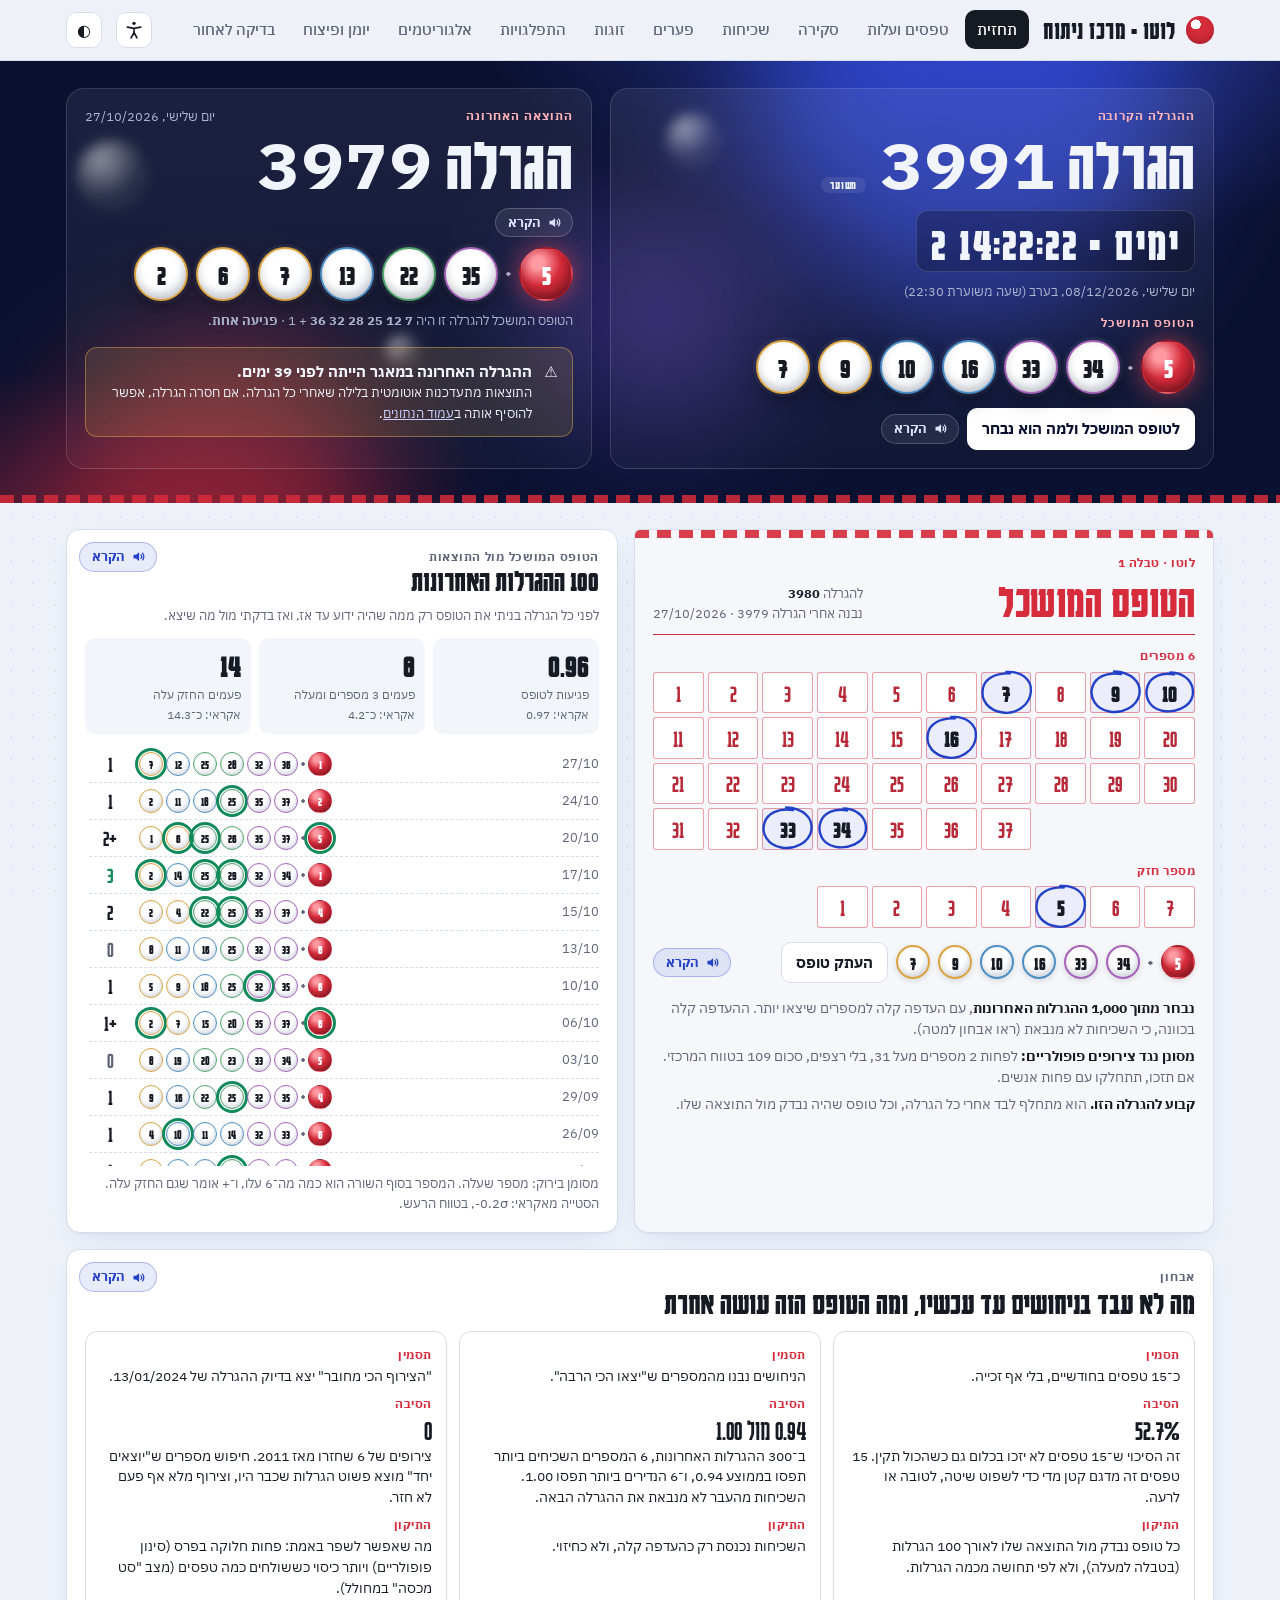
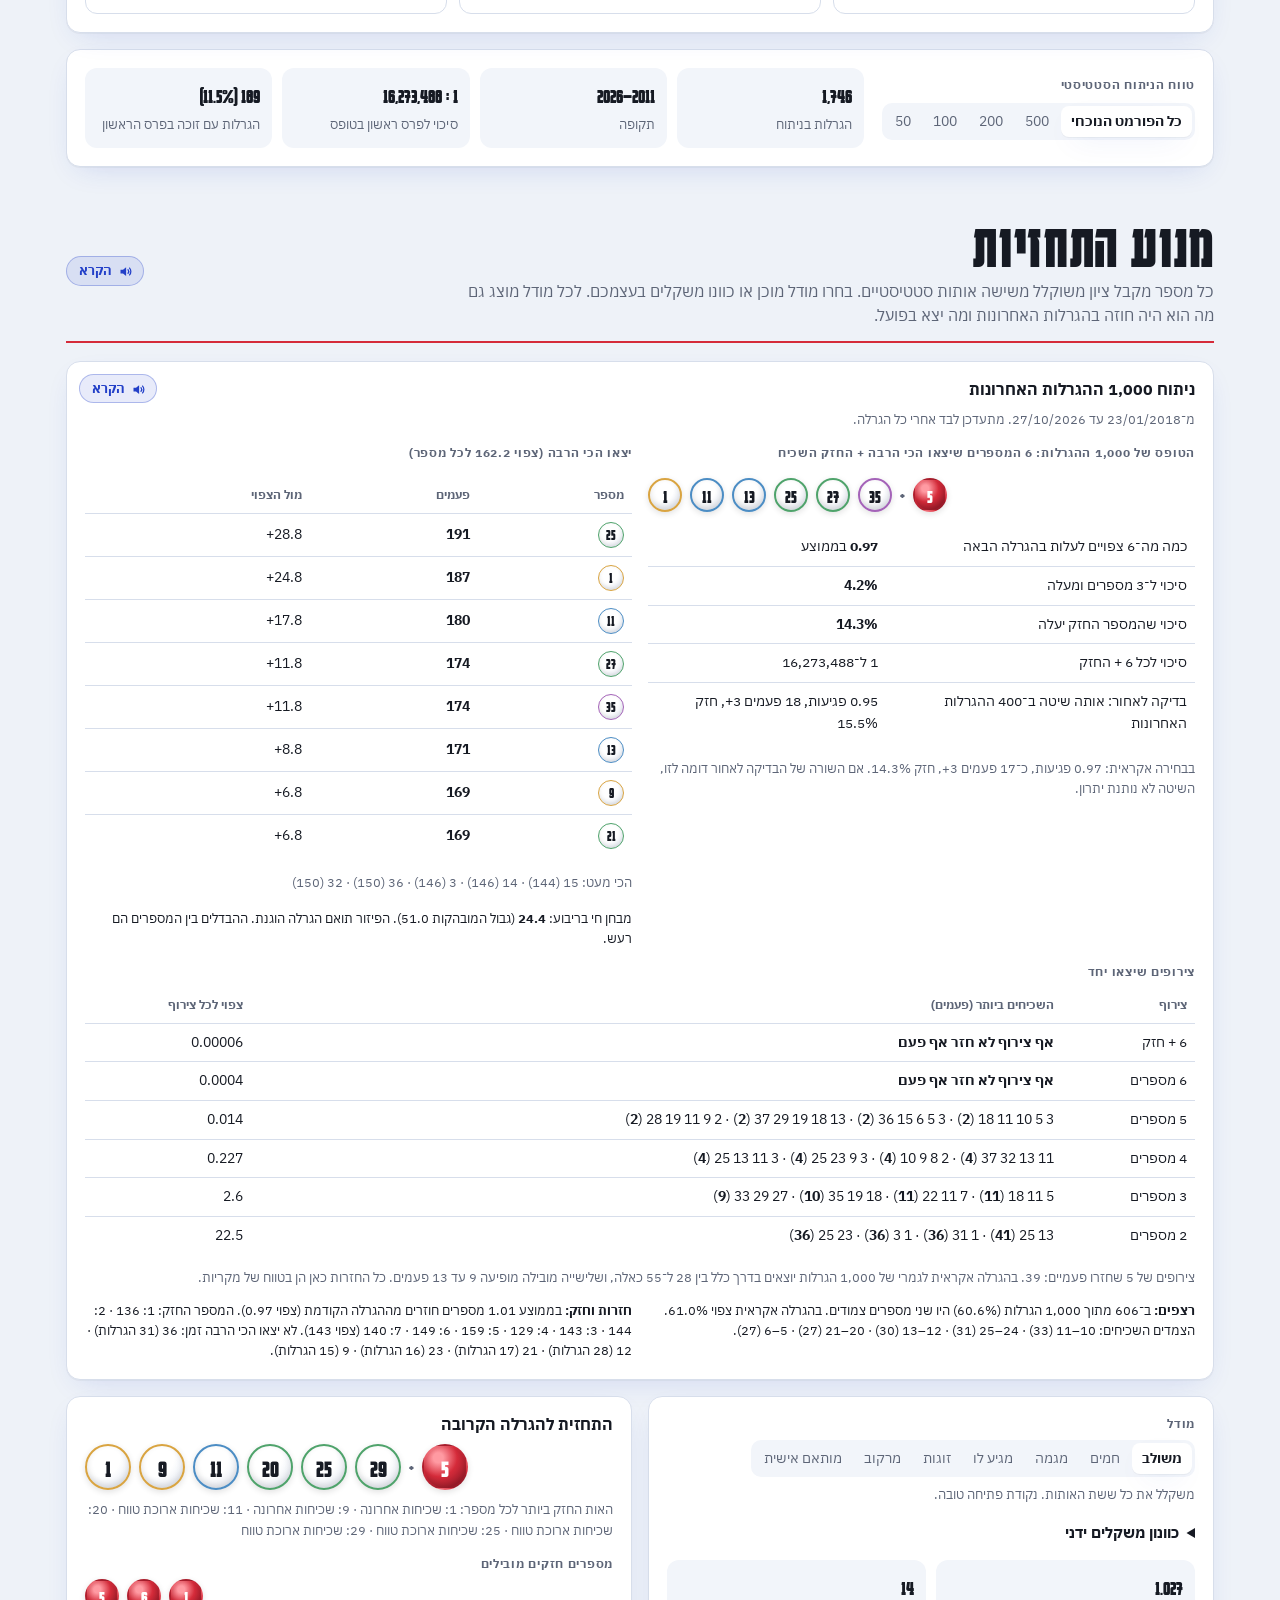
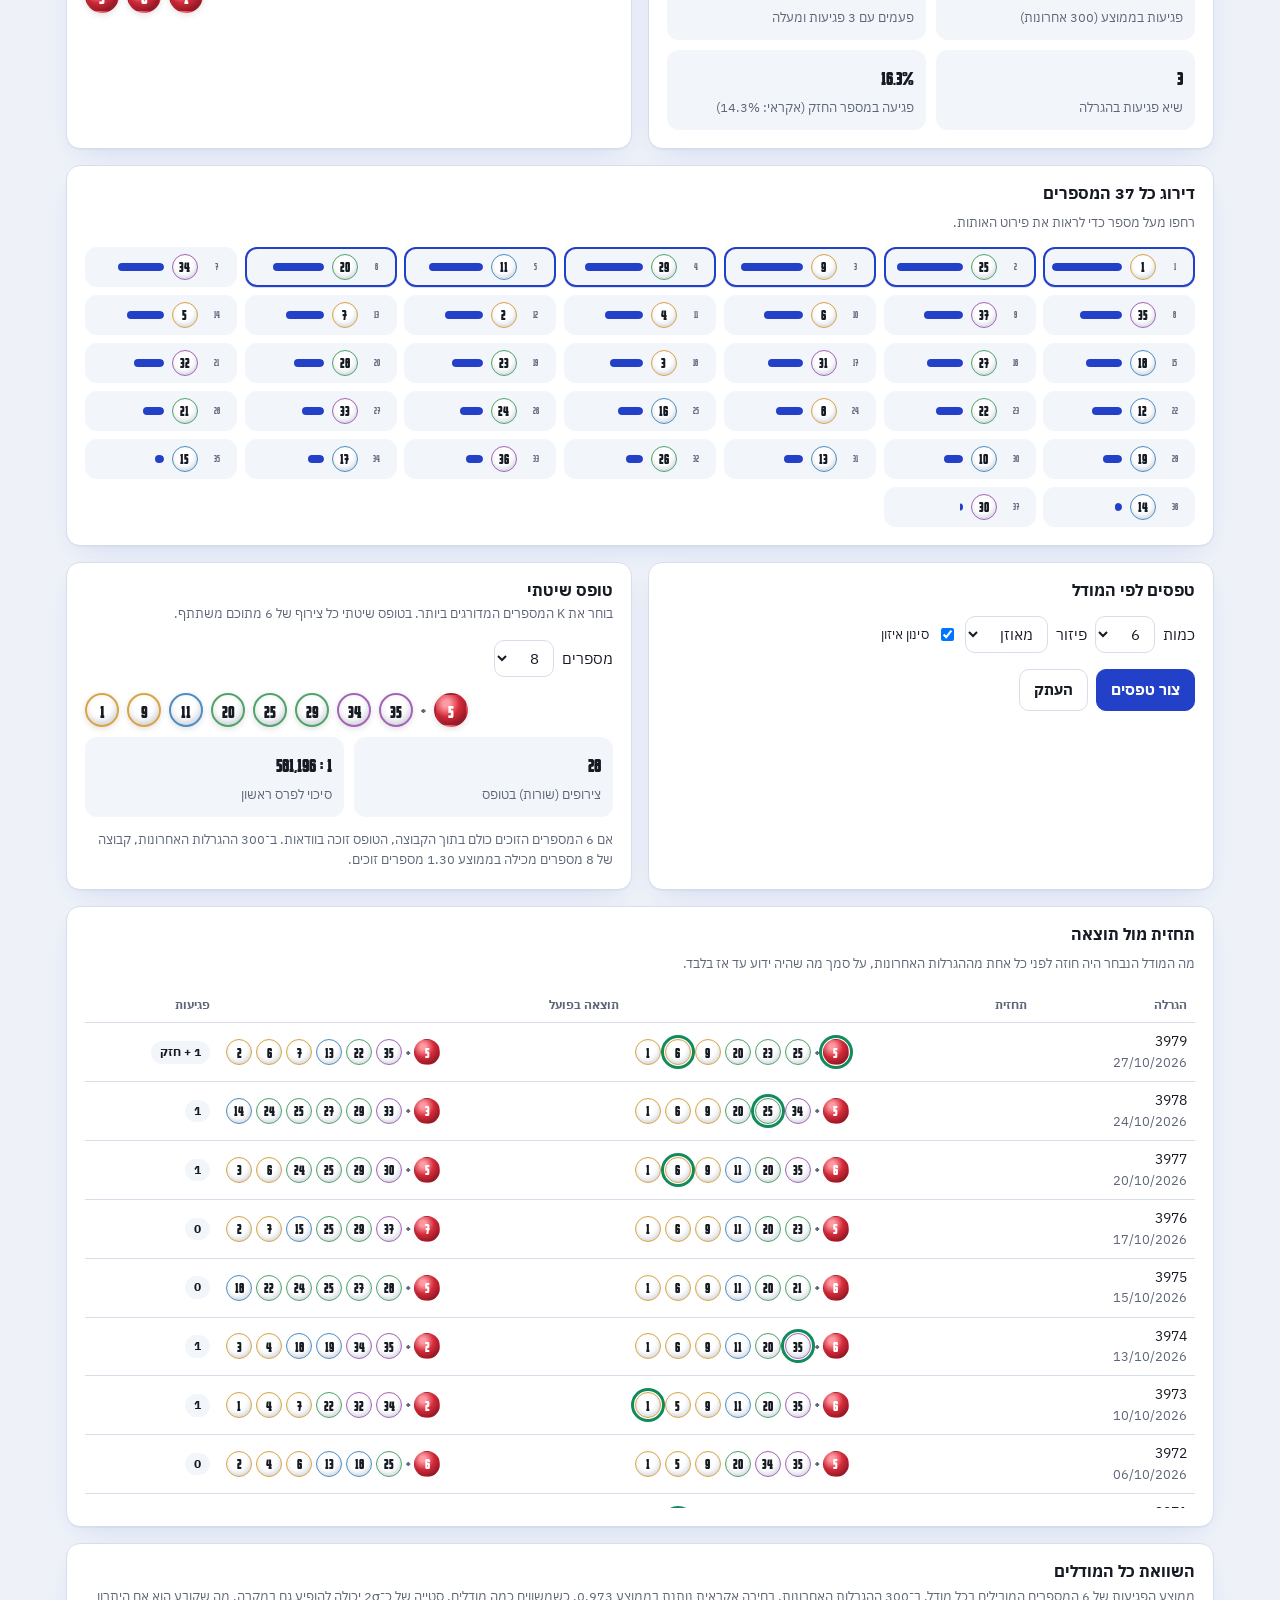
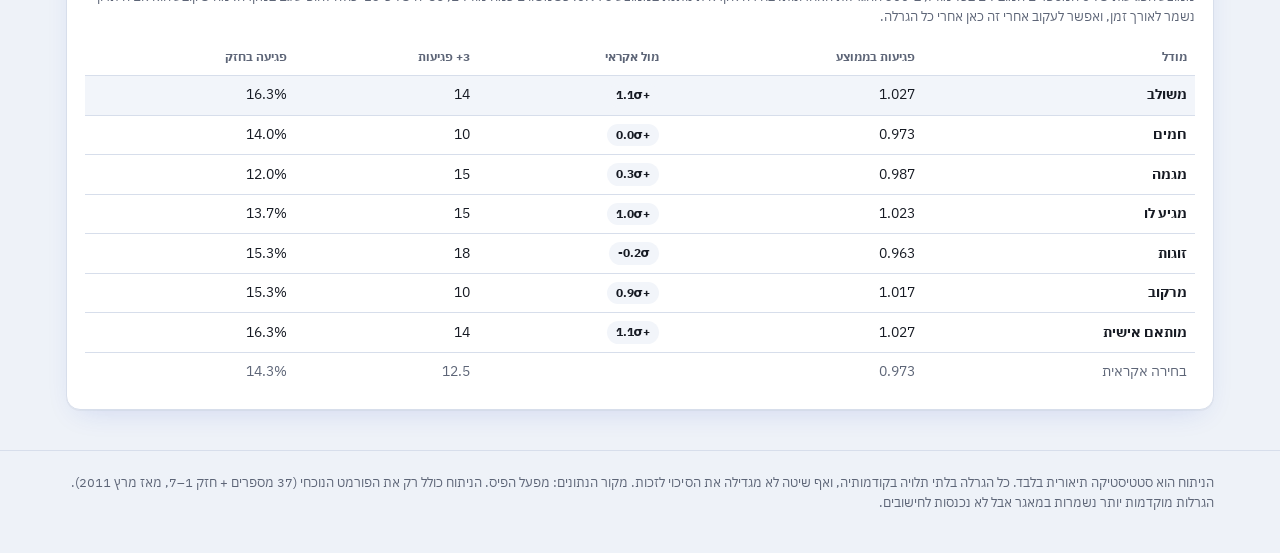
==== commit a3bc7f98: "Algorithm lab: vote chart for the next draw and cumulative hits against chance - Bars: how many of t" ====
--- a/lotto.html
+++ b/lotto.html
@@ -421,6 +421,28 @@
 .jr-row .h{font-family:var(--display);font-size:24px;line-height:1;min-width:46px}
 .ok{color:var(--good)} .warn{color:var(--bad)}
 .crack-tbl td:nth-child(3),.crack-tbl td:nth-child(4){white-space:nowrap}
+#labCharts{--s1:#2340c8;--s2:#d52b3a;--s3:#14936a;--vz-grid:color-mix(in srgb,var(--ink) 9%,transparent);--vz-axis:var(--muted)}
+@media (prefers-color-scheme: dark){ :root:where(:not([data-theme="light"])) #labCharts{--s1:#7184f5;--s2:#f04f5c;--s3:#199e70} }
+:root[data-theme="dark"] #labCharts{--s1:#7184f5;--s2:#f04f5c;--s3:#199e70}
+#labCharts .chartbox{overflow-x:auto}
+@media (max-width:640px){ #labCharts .vz{min-width:640px} }
+.swipe{display:none;font-size:12px;color:var(--muted);margin:2px 0 4px}
+@media (max-width:640px){ .swipe{display:block} }
+.vz{width:100%;height:auto;display:block;overflow:visible;font-family:'IBM Plex Sans Hebrew',sans-serif}
+.vz text{fill:var(--vz-axis);font-size:11px}
+.vz .lab{fill:var(--ink);font-size:11.5px;font-weight:700}
+.vz .grid{stroke:var(--vz-grid);stroke-width:1}
+.vz .bar{fill:var(--s1);opacity:.28;transition:opacity .15s}
+.vz .bar.on{opacity:1}
+.vz .hit:hover .bar{opacity:.55}.vz .hit:hover .bar.on{opacity:1}
+.vz .ref{stroke:var(--muted);stroke-width:1.5;stroke-dasharray:4 4;fill:none}
+.vz .band{fill:var(--muted);opacity:.13}
+.vz .ln{fill:none;stroke-width:2;stroke-linejoin:round;stroke-linecap:round}
+.vz .col rect{fill:transparent}
+.vz .col line{stroke:var(--ink);stroke-width:1;opacity:0}
+.vz .col:hover line{opacity:.35}
+.vz-legend{display:flex;gap:14px;flex-wrap:wrap;font-size:12.5px;margin:4px 0 0;direction:rtl}
+.vz-legend i{display:inline-block;width:14px;height:3px;border-radius:2px;vertical-align:middle;margin-inline-end:6px}
 .reading{outline:3px solid color-mix(in srgb,var(--pen) 60%,transparent);outline-offset:4px;border-radius:12px}
 html.no-motion *,html.no-motion *::before,html.no-motion *::after{animation:none!important;transition:none!important}
 html.no-motion .sc svg path{stroke-dashoffset:0}
@@ -614,6 +636,15 @@
   <section class="page" id="p-lab">
     <div class="sec-head"><div><h2>מעבדת אלגוריטמים</h2><p>70 שיטות חיזוי, מהפשוטות ועד רשת עצבית ואלגוריתם גנטי, ושלושה מטא־אלגוריתמים שעובדים על כולן. כל אחת מציגה את הניחוש שלה להגרלה הקרובה, ואת התוצאות האמיתיות שלה ב־200 ההגרלות האחרונות, כשבכל הגרלה היא ראתה רק את מה שהיה ידוע לפניה.</p></div></div>
     <div class="card meta-card" id="labPick"></div>
+    <div class="card" style="margin-top:16px" id="labCharts">
+      <h3>גרף הניחושים להגרלה הקרובה</h3>
+      <p class="muted small" style="margin:-4px 0 8px">כמה מתוך כל השיטות בחרו כל מספר. העמודות המודגשות הן 6 המספרים של הניחוש המשולב. קו המקווקו הוא מה שהיה יוצא אם השיטות היו מתפזרות שווה.</p>
+      <div class="swipe">גללו את הגרף הצידה ↔</div><div class="chartbox" id="vzVotes"></div>
+      <h3 style="margin-top:22px">כמה מספרים הניחושים תפסו, מצטבר</h3>
+      <p class="muted small" style="margin:-4px 0 8px">100 ההגרלות האחרונות. הקו האפור הוא מה שצפוי במזל, והרצועה סביבו היא הטווח הרגיל של המזל (±2σ). קו שנשאר בתוך הרצועה מתנהג כמו מזל.</p>
+      <div class="swipe">גללו את הגרף הצידה ↔</div><div class="chartbox" id="vzTrack"></div>
+      <details style="margin-top:10px"><summary class="small">הצג כטבלה</summary><div class="scroll" style="max-height:260px"><table class="tbl" id="vzTable"></table></div></details>
+    </div>
     <div class="card" id="labGoal" style="margin-top:16px"></div>
     <div class="card" style="margin-top:16px">
       <div class="sec-head" style="margin:0 0 10px;border:0;padding:0"><div><h3>כל האלגוריטמים, ממוינים לפי התוצאות</h3><p class="small" id="labMeta">מחשב…</p></div></div>
@@ -955,6 +986,8 @@
 function toast(msg){ const t=$('#toast'); t.textContent=msg; t.classList.add('on'); clearTimeout(toast._t); toast._t=setTimeout(()=>t.classList.remove('on'),3000); }
 const tip = $('#tip');
 document.addEventListener('mousemove',e=>{ const el=e.target.closest&&e.target.closest('[data-tip]'); if(!el){ tip.style.opacity=0; return; } tip.textContent=el.dataset.tip; tip.style.opacity=1; const w=tip.offsetWidth; tip.style.left=Math.min(innerWidth-w-8,Math.max(8,e.clientX-w/2))+'px'; tip.style.top=(e.clientY-38)+'px'; });
+/* on touch screens a tap shows the same tooltip */
+document.addEventListener('pointerdown',e=>{ if(e.pointerType==='mouse') return; const el=e.target.closest&&e.target.closest('[data-tip]'); if(!el){ tip.style.opacity=0; return; } tip.textContent=el.dataset.tip; tip.style.opacity=1; const w=tip.offsetWidth; tip.style.left=Math.min(innerWidth-w-8,Math.max(8,e.clientX-w/2))+'px'; tip.style.top=Math.max(8,e.clientY-48)+'px'; });
 
 /* SVG bar chart. bars: [{label,value,tip,cls}], expected: number (flat line) or array (per bar), curve: array */
 const CHARTS = new Map();
@@ -1497,7 +1530,7 @@
 async function runLab(){
   if(labRunning || (LAB && LAB.ver===dataVer())) return renderLab();
   /* results depend only on the data, so a finished run is kept in this browser until the next draw */
-  try{ const c=JSON.parse(ls.get('lotto-lab-v3')||'null'); if(c && c.ver===dataVer()){ LAB=c; return renderLab(); } }catch(e){}
+  try{ const c=JSON.parse(ls.get('lotto-lab-v4')||'null'); if(c && c.ver===dataVer()){ LAB=c; return renderLab(); } }catch(e){}
   labRunning=true; $('#labMeta').textContent='מחשב את כל השיטות על 300 הגרלות. זה לוקח בערך 15 שניות, ורק בפעם הראשונה אחרי כל הגרלה.';
   const T=Math.min(200, cur.length-900), WARM=100, TRAIN=400, prog=$('#labProg i'), E=PICK*PICK/N_MAIN;
   /* the model trains only on draws older than the warm-up and test draws */
@@ -1521,9 +1554,9 @@
   const S=labSignals(cur), next=predictBase(S,M,cur[0].id+1); next.hedge=hedgeVote(next,W,S);
   const lead=BASE.map(a=>[a.id,recent[a.id].slice(-50).reduce((p,q)=>p+q,0)]).sort((p,q)=>q[1]-p[1])[0][0]; next.leader={...next[lead], from:lead};
   next.experts=committee(next,recent,S);
-  delete next.hedge.votes;
+  next.hedge.votes=[...next.hedge.votes];
   LAB={ver:dataVer(), T, res, last, next, w:[...w], W:{...W}, lead}; labRunning=false; prog.style.width='100%';
-  try{ ls.set('lotto-lab-v3',JSON.stringify(LAB)); }catch(e){}
+  try{ ls.set('lotto-lab-v4',JSON.stringify(LAB)); }catch(e){}
   renderLab();
 }
 /* five tickets for the next draw from the meta-algorithm: its own pick, then the best-weighted methods, kept apart from each other */
@@ -1582,9 +1615,53 @@
     </tbody></table></div>
     <p class="small" style="margin:10px 0 0">גם כאן כל שקל קונה את אותו סיכוי בממוצע. כיסוי לא משנה את התוחלת, רק מרכז את הכסף בהגרלה אחת. אפשר לבנות טופס שיטתי בעמוד <a href="#" data-goto="cart">טפסים ועלות</a>.</p>`;
   $('#labMore').onclick=()=>{ LAB.showAll=!LAB.showAll; renderLab(); };
+  renderLabCharts();
   goalCalc();
   if(typeof mountSay==='function') mountSay();
   countUps($('#p-lab'));
+}
+
+/* ===== charts: votes for the next draw, and cumulative hits against chance ===== */
+function renderLabCharts(){
+  const vb=$('#vzVotes'); if(!vb||!LAB) return;
+  const cnt=new Array(N_MAIN+1).fill(0); BASE.forEach(a=>LAB.next[a.id].nums.forEach(x=>cnt[x]++));
+  const pick=new Set(LAB.next.hedge.nums), W=720, H=230, m={l:30,r:8,t:18,b:26}, iw=W-m.l-m.r, ih=H-m.t-m.b;
+  const ymax=Math.max(4,Math.ceil(Math.max(...cnt)/5)*5), bw=iw/N_MAIN, y=v=>m.t+ih-(v/ymax)*ih, avg=BASE.length*PICK/N_MAIN;
+  let g=''; for(let v=0;v<=ymax;v+=Math.max(1,Math.round(ymax/5))) g+=`<line class="grid" x1="${m.l}" x2="${W-m.r}" y1="${y(v)}" y2="${y(v)}"/><text x="${m.l-6}" y="${y(v)+4}" text-anchor="end">${v}</text>`;
+  let bars=''; for(let x=1;x<=N_MAIN;x++){ const x0=m.l+(x-1)*bw, h=Math.max(0,ih-(y(cnt[x])-m.t)), on=pick.has(x);
+    const tipTxt=`מספר ${x}: נבחר על ידי ${cnt[x]} מתוך ${BASE.length} שיטות${on?' · בניחוש המשולב':''}`;
+    bars+=`<g class="hit" data-tip="${tipTxt}"><rect x="${x0}" y="${m.t}" width="${bw}" height="${ih}" fill="transparent"/>`+
+      (h>0?`<path class="bar${on?' on':''}" d="M${x0+2},${m.t+ih} V${y(cnt[x])+Math.min(4,h)} Q${x0+2},${y(cnt[x])} ${x0+2+Math.min(4,(bw-4)/2)},${y(cnt[x])} H${x0+bw-2-Math.min(4,(bw-4)/2)} Q${x0+bw-2},${y(cnt[x])} ${x0+bw-2},${y(cnt[x])+Math.min(4,h)} V${m.t+ih} Z"/>`:'')+
+      (on?`<text class="lab" x="${x0+bw/2}" y="${y(cnt[x])-5}" text-anchor="middle">${cnt[x]}</text>`:'')+
+      `<text x="${x0+bw/2}" y="${H-8}" text-anchor="middle" style="${on?'fill:var(--ink);font-weight:700':''}">${x}</text></g>`; }
+  vb.innerHTML=`<svg class="vz" viewBox="0 0 ${W} ${H}" role="img" aria-label="מספר השיטות שבחרו כל מספר להגרלה הקרובה">${g}${bars}<line class="ref" x1="${m.l}" x2="${W-m.r}" y1="${y(avg)}" y2="${y(avg)}"/></svg>
+    <div class="vz-legend"><span><i style="background:var(--s1)"></i>בניחוש המשולב</span><span><i style="background:var(--s1);opacity:.28"></i>שאר המספרים</span><span><i style="background:none;border-top:2px dashed var(--muted);height:0"></i>פיזור שווה (${fmt(avg,1)} שיטות לכל מספר)</span></div>`;
+
+  /* cumulative hits */
+  const N=Math.min(100, LAB.res.hedge.hits.length, SMART_TR.length);
+  const days=cur.slice(0,N).reverse(), S=[
+    {k:'hedge', name:'הניחוש המשולב', c:'var(--s1)', v:LAB.res.hedge.hits.slice(-N)},
+    {k:'smart', name:'הטופס המושכל', c:'var(--s2)', v:SMART_TR.slice(0,N).reverse().map(x=>x.h)},
+    {k:'rnd', name:'בחירה אקראית', c:'var(--s3)', v:LAB.res.rnd.hits.slice(-N)}];
+  S.forEach(s=>{ let a=0; s.cum=s.v.map(h=>a+=h); });
+  const E=PICK*PICK/N_MAIN, VAR=PICK*(PICK/N_MAIN)*(1-PICK/N_MAIN)*(N_MAIN-PICK)/(N_MAIN-1);
+  const H2=260, m2={l:34,r:140,t:12,b:26}, iw2=W-m2.l-m2.r, ih2=H2-m2.t-m2.b, top=Math.max(...S.map(s=>s.cum[N-1]), E*N+2*Math.sqrt(VAR*N))*1.05;
+  const X=i=>m2.l+(i+1)/N*iw2, Y=v=>m2.t+ih2-v/top*ih2;
+  let g2=''; const step=top>80?20:10; for(let v=0;v<=top;v+=step) g2+=`<line class="grid" x1="${m2.l}" x2="${m2.l+iw2}" y1="${Y(v)}" y2="${Y(v)}"/><text x="${m2.l-6}" y="${Y(v)+4}" text-anchor="end">${v}</text>`;
+  [0,Math.floor(N/2),N-1].forEach(i=>{ g2+=`<text x="${X(i)}" y="${H2-8}" text-anchor="middle">${dateHe(days[i].date).slice(0,5)}</text>`; });
+  let up='', lo=''; for(let i=0;i<N;i++){ const e=E*(i+1), sd=Math.sqrt(VAR*(i+1)); up+=`${i?'L':'M'}${X(i)},${Y(e+2*sd)}`; lo=`L${X(i)},${Y(Math.max(0,e-2*sd))}`+lo; }
+  const band=`<path class="band" d="${up}${lo}Z"/><path class="ref" d="M${X(0)},${Y(E)} L${X(N-1)},${Y(E*N)}"/>`;
+  const lines=S.map(s=>`<path class="ln" style="stroke:${s.c}" d="${s.cum.map((v,i)=>`${i?'L':'M'}${X(i)},${Y(v)}`).join('')}"/>`).join('');
+  /* end labels, nudged apart so they never overlap */
+  const ends=[...S.map(s=>({t:`${s.name} ${s.cum[N-1]}`,y:Y(s.cum[N-1]),c:'lab'})),{t:`מזל ${fmt(E*N,0)}`,y:Y(E*N),c:''}].sort((a,b)=>a.y-b.y);
+  for(let i=1;i<ends.length;i++) if(ends[i].y-ends[i-1].y<15) ends[i].y=ends[i-1].y+15;
+  const lbl=ends.map(e=>`<text class="${e.c}" x="${X(N-1)+8}" y="${e.y+4}">${e.t}</text>`).join('');
+  let cols=''; for(let i=0;i<N;i++){ const x0=m2.l+i/N*iw2, d=days[i], t=`${dateHe(d.date)} · `+S.map(s=>`${s.name}: ${s.v[i]} (סה״כ ${s.cum[i]})`).join(' · ')+` · מזל: ${fmt(E*(i+1),0)}`;
+    cols+=`<g class="col" data-tip="${t}"><rect x="${x0}" y="${m2.t}" width="${iw2/N+.5}" height="${ih2}"/><line x1="${X(i)}" x2="${X(i)}" y1="${m2.t}" y2="${m2.t+ih2}"/></g>`; }
+  $('#vzTrack').innerHTML=`<svg class="vz" viewBox="0 0 ${W} ${H2}" role="img" aria-label="מספרים שנתפסו במצטבר מול הצפוי במזל">${g2}${band}${lines}${lbl}${cols}</svg>
+    <div class="vz-legend">${S.map(s=>`<span><i style="background:${s.c}"></i>${s.name}</span>`).join('')}<span><i style="background:var(--muted);opacity:.5"></i>צפוי במזל ±2σ</span></div>`;
+  $('#vzTable').innerHTML=`<thead><tr><th>הגרלה</th>${S.map(s=>`<th>${s.name}</th>`).join('')}<th>מזל (מצטבר)</th></tr></thead><tbody>`+
+    days.map((d,i)=>`<tr><td class="num">${dateHe(d.date)}</td>${S.map(s=>`<td class="num">${s.v[i]} <span class="muted">(${s.cum[i]})</span></td>`).join('')}<td class="num">${fmt(E*(i+1),1)}</td></tr>`).reverse().join('')+'</tbody>';
 }
 
 /* ===== goal calculator: what reaching a chosen probability really takes ===== */
@@ -1712,7 +1789,7 @@
 }
 const PEN_PATHS=['M50 8C74 6 94 22 92 48C90 76 66 94 44 90C20 86 6 66 10 42C13 22 30 10 56 11','M48 7C76 8 95 28 91 54C87 78 62 93 40 88C17 83 5 60 11 38C16 19 34 8 60 12','M52 9C78 10 93 30 90 55C86 80 58 92 37 86C15 80 7 57 13 36C19 17 38 8 58 13'];
 function penSvg(i){ const d=PEN_PATHS[i%3]; return `<svg viewBox="0 0 100 100" preserveAspectRatio="none" aria-hidden="true"><path d="${d}" pathLength="1" style="--len:1;--d:${(.15+i*.12).toFixed(2)}s"/></svg>`; }
-let SMART=null, SMART_LAST=null, SMART_STATS=null;
+let SMART=null, SMART_LAST=null, SMART_STATS=null, SMART_TR=[];
 function renderSmart(){
   const slip=$('#slip'); if(!slip) return;
   if(cur.length<201||!cur[0].id){ slip.innerHTML='<div class="muted">צריך לפחות 200 הגרלות כדי לבנות טופס.</div>'; $('#score').innerHTML=''; $('#diag').innerHTML=''; return; }
@@ -1733,7 +1810,7 @@
     </ul>`;
   $('#slipCopy').onclick=()=>{ const txt=`${t.nums.join(' ')} | חזק ${t.strong}`; (navigator.clipboard?navigator.clipboard.writeText(txt):Promise.reject()).then(()=>toast('הטופס הועתק'),()=>toast('ההעתקה נכשלה')); };
 
-  const tr=smartTrack(100); SMART_LAST=tr[0]||null; const N=tr.length, hits=sumOf(tr.map(x=>x.h)), g3=tr.filter(x=>x.h>=3).length, sh=tr.filter(x=>x.s).length;
+  const tr=smartTrack(100); SMART_LAST=tr[0]||null; SMART_TR=tr; const N=tr.length, hits=sumOf(tr.map(x=>x.h)), g3=tr.filter(x=>x.h>=3).length, sh=tr.filter(x=>x.s).length;
   const eh=N*PICK*PICK/N_MAIN, sdh=Math.sqrt(N*PICK*(PICK/N_MAIN)*(1-PICK/N_MAIN)*(N_MAIN-PICK)/(N_MAIN-1)), zz=(hits-eh)/(sdh||1);
   $('#score').innerHTML=`<div class="eyebrow">הטופס המושכל מול התוצאות</div><h3>${fmt(N)} ההגרלות האחרונות</h3>
     <p class="muted small" style="margin:6px 0 0">לפני כל הגרלה בניתי את הטופס רק ממה שהיה ידוע עד אז, ואז בדקתי מול מה שיצא.</p>
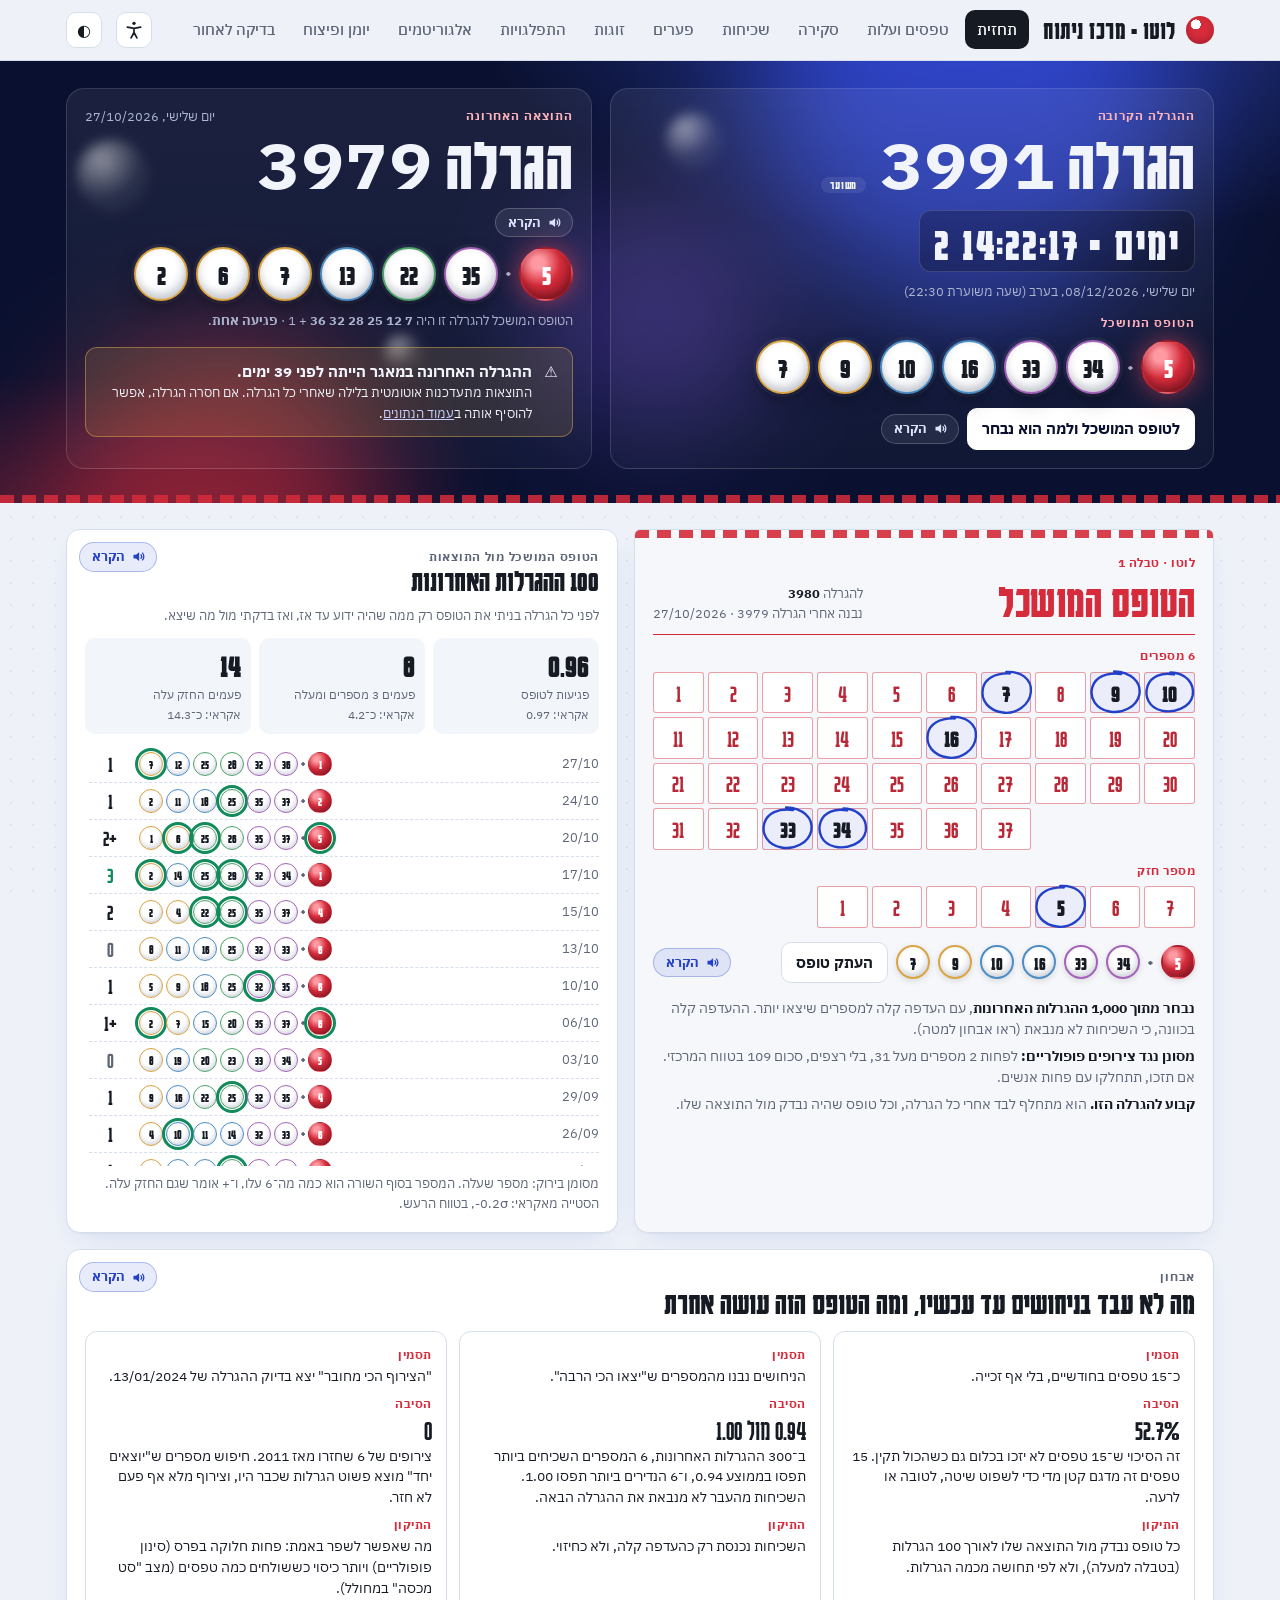
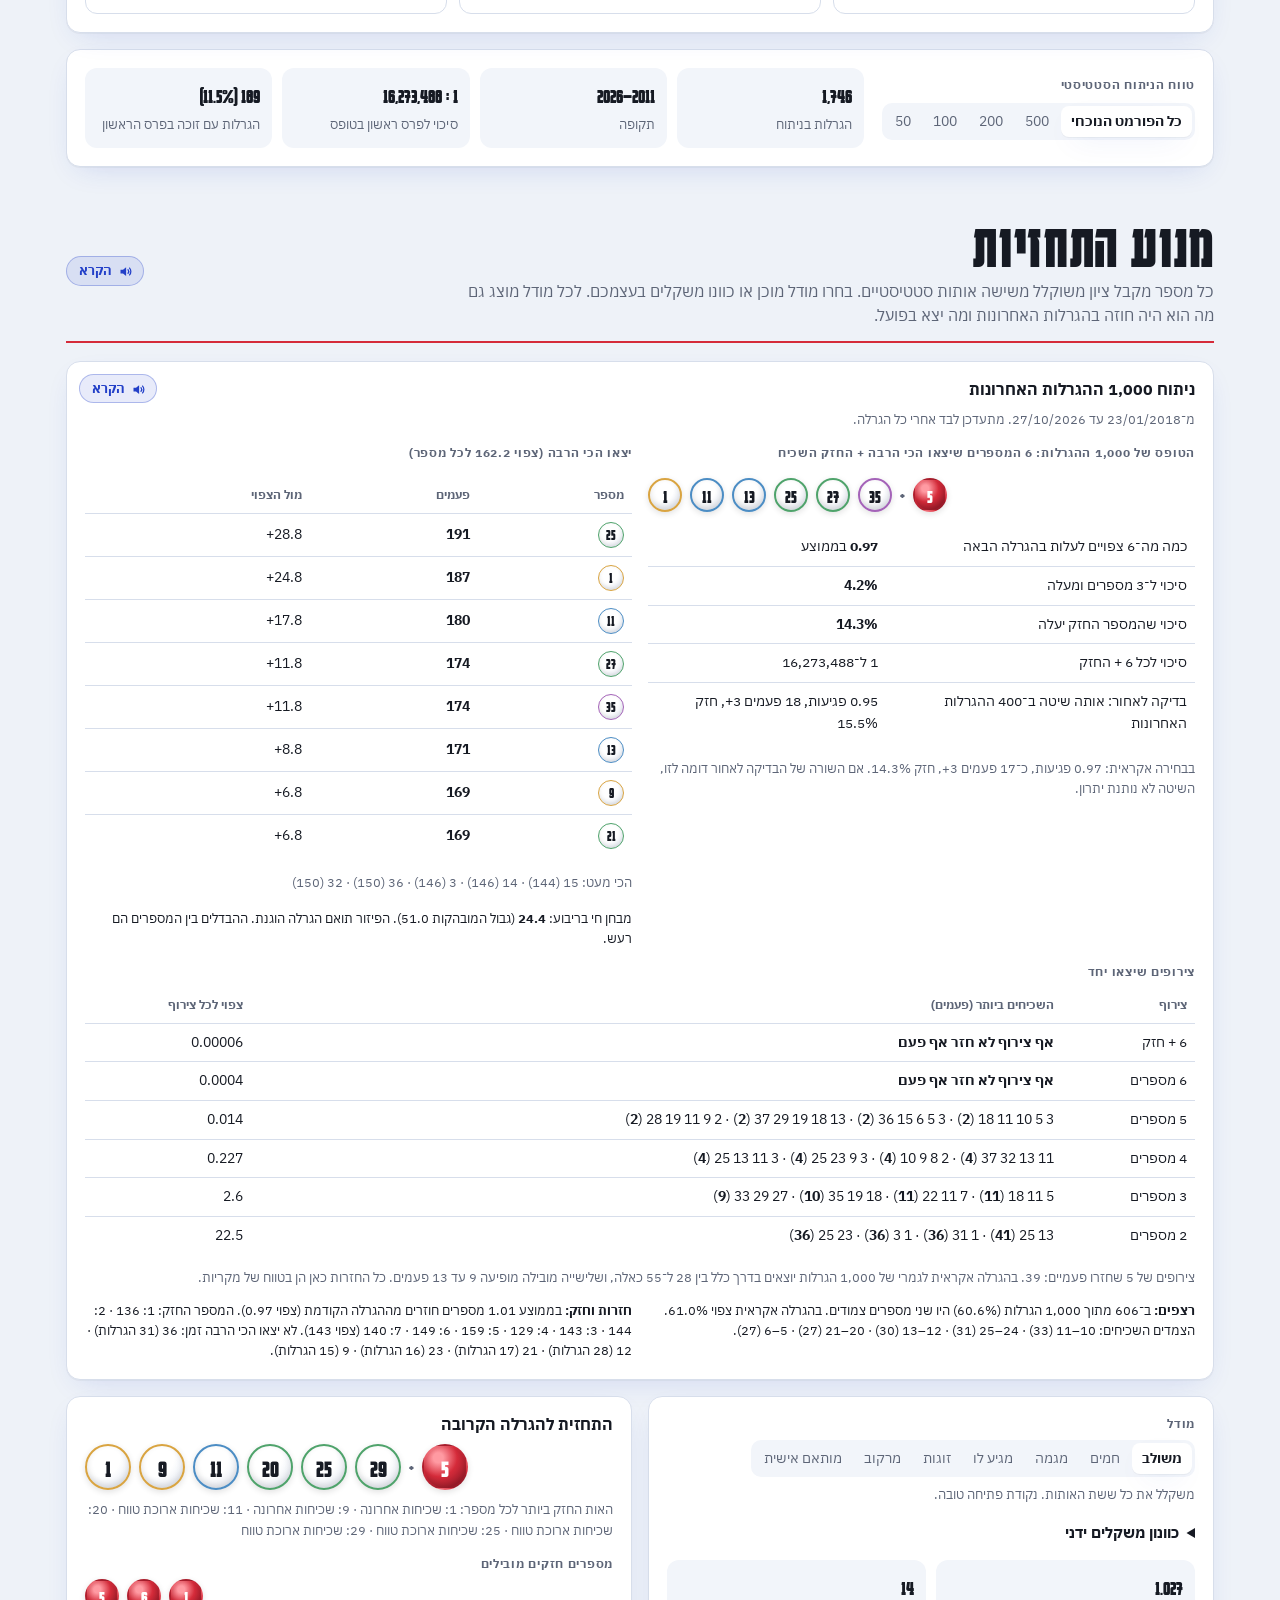
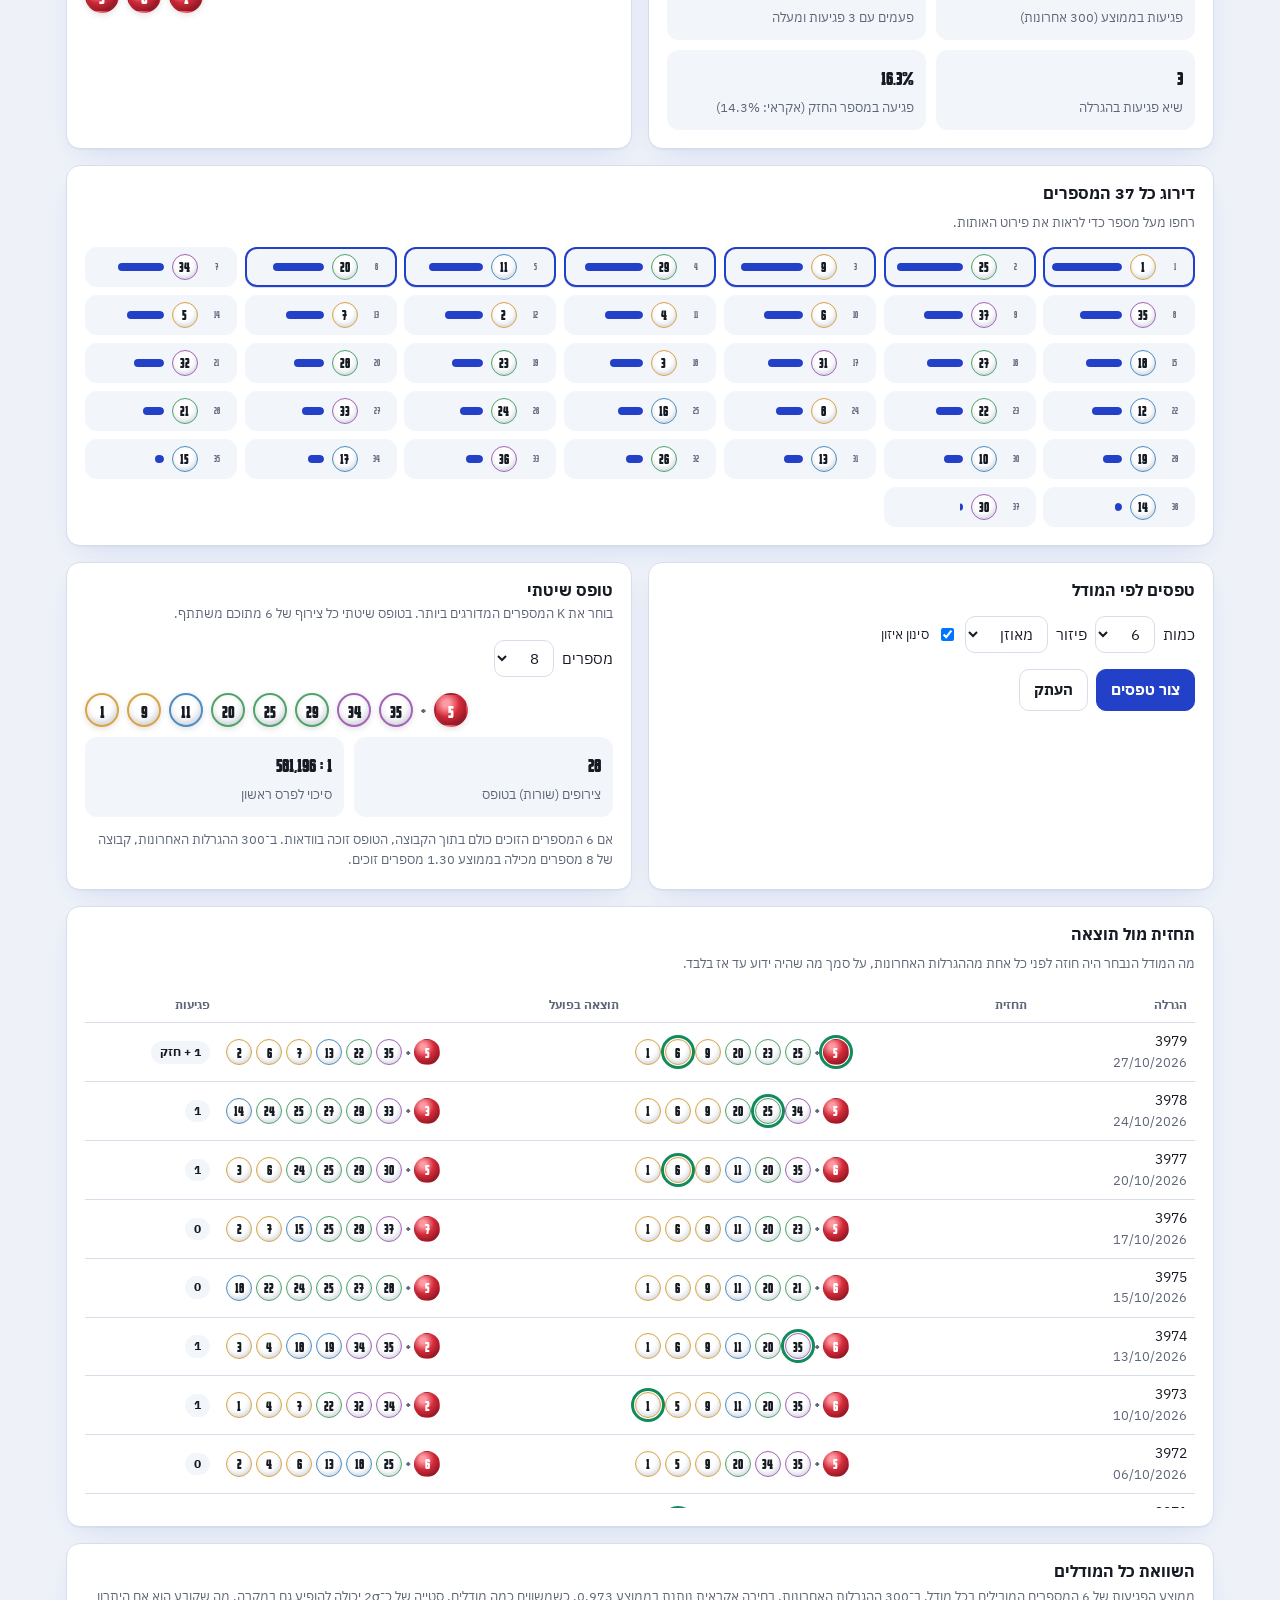
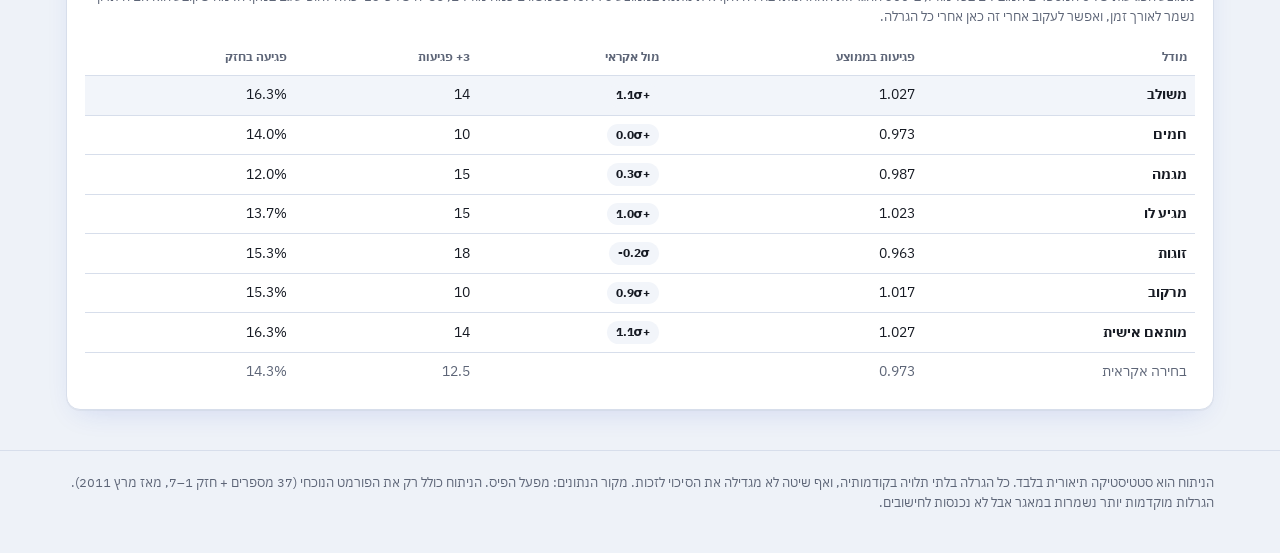
==== commit 83e39983: "Journal: first-prize winners per draw against chance Counts draws with 0, 1, 2, 3 and 4+ jackpot win" ====
--- a/lotto.html
+++ b/lotto.html
@@ -421,9 +421,9 @@
 .jr-row .h{font-family:var(--display);font-size:24px;line-height:1;min-width:46px}
 .ok{color:var(--good)} .warn{color:var(--bad)}
 .crack-tbl td:nth-child(3),.crack-tbl td:nth-child(4){white-space:nowrap}
-#labCharts{--s1:#2340c8;--s2:#d52b3a;--s3:#14936a;--vz-grid:color-mix(in srgb,var(--ink) 9%,transparent);--vz-axis:var(--muted)}
-@media (prefers-color-scheme: dark){ :root:where(:not([data-theme="light"])) #labCharts{--s1:#7184f5;--s2:#f04f5c;--s3:#199e70} }
-:root[data-theme="dark"] #labCharts{--s1:#7184f5;--s2:#f04f5c;--s3:#199e70}
+#labCharts,#winCard{--s1:#2340c8;--s2:#d52b3a;--s3:#14936a;--vz-grid:color-mix(in srgb,var(--ink) 9%,transparent);--vz-axis:var(--muted)}
+@media (prefers-color-scheme: dark){ :root:where(:not([data-theme="light"])) #labCharts,:root:where(:not([data-theme="light"])) #winCard{--s1:#7184f5;--s2:#f04f5c;--s3:#199e70} }
+:root[data-theme="dark"] #labCharts,:root[data-theme="dark"] #winCard{--s1:#7184f5;--s2:#f04f5c;--s3:#199e70}
 #labCharts .chartbox{overflow-x:auto}
 @media (max-width:640px){ #labCharts .vz{min-width:640px} }
 .swipe{display:none;font-size:12px;color:var(--muted);margin:2px 0 4px}
@@ -435,6 +435,7 @@
 .vz .bar{fill:var(--s1);opacity:.28;transition:opacity .15s}
 .vz .bar.on{opacity:1}
 .vz .hit:hover .bar{opacity:.55}.vz .hit:hover .bar.on{opacity:1}
+.vz .tick{stroke:var(--ink);stroke-width:2.5;stroke-linecap:round}
 .vz .ref{stroke:var(--muted);stroke-width:1.5;stroke-dasharray:4 4;fill:none}
 .vz .band{fill:var(--muted);opacity:.13}
 .vz .ln{fill:none;stroke-width:2;stroke-linejoin:round;stroke-linecap:round}
@@ -629,6 +630,7 @@
     <div class="card" id="jrSum"></div>
     <div class="card" style="margin-top:16px" id="jrList"></div>
     <div class="card" style="margin-top:16px" id="crack"></div>
+    <div class="card" style="margin-top:16px" id="winCard"></div>
     <div class="card" style="margin-top:16px" id="jrWhy"></div>
   </section>
 
@@ -1715,6 +1717,44 @@
     <p class="small" style="margin:12px 0 0">${hits/(n||1)>=E?'הניחושים תפסו קצת יותר מהצפוי במזל, אבל במדגם כזה זה עדיין בגדר מזל.':'הניחושים תפסו קצת פחות מהצפוי במזל, ובמדגם כזה זה עדיין בגדר מזל.'} הפילוג (${dist.slice(0,4).map((c,i)=>`${c===1?'טופס אחד':c+' טפסים'} עם ${i}`).join(', ')}) נראה בדיוק כמו הפילוג של טפסים אקראיים. ההגרלה הבאה תיבדק כאן לבד.</p>`;
 }
 
+/* ===== first-prize winners per draw: what happened against what chance predicts ===== */
+function renderWinners(){
+  const box=$('#winCard'); if(!box) return;
+  const D=cur.filter(d=>d.w6!==null&&d.w6!==undefined).slice().reverse(); if(D.length<50){ box.innerHTML=''; return; }
+  const n=D.length, obs=[0,0,0,0,0]; D.forEach(d=>obs[Math.min(4,d.w6)]++);
+  const lam=D.reduce((a,d)=>a+d.w6,0)/n, pois=k=>Math.exp(-lam)*Math.pow(lam,k)/[1,1,2,6,24][k], exp=[0,1,2,3].map(k=>n*pois(k)); exp.push(n-exp.reduce((a,b)=>a+b,0));
+  const tables=lam*C(N_MAIN,PICK)*N_STRONG; let run=0, best=0, bestEnd=null; D.forEach(d=>{ if(d.w6===0){ run++; if(run>best){ best=run; bestEnd=d; } } else run=0; });
+  const multi=obs[2]+obs[3]+obs[4], pct=x=>fmt(100*x,1)+'%';
+  /* chart for 1+ winners (no-winner draws dwarf the scale, so they get their own figure) */
+  const W=560, H=210, m={l:34,r:10,t:22,b:30}, iw=W-m.l-m.r, ih=H-m.t-m.b, cats=[1,2,3,4], lab=['זוכה אחד','שני זוכים','שלושה','ארבעה ומעלה'];
+  const ymax=Math.ceil(Math.max(obs[1],exp[1])/50)*50, bw=iw/cats.length, y=v=>m.t+ih-v/ymax*ih;
+  let g=''; for(let v=0;v<=ymax;v+=50) g+=`<line class="grid" x1="${m.l}" x2="${W-m.r}" y1="${y(v)}" y2="${y(v)}"/><text x="${m.l-6}" y="${y(v)+4}" text-anchor="end">${v}</text>`;
+  const bars=cats.map((k,i)=>{ const x0=m.l+i*bw+bw*.22, w=bw*.56, h=ih-(y(obs[k])-m.t), r=Math.min(4,h/2,w/2);
+    const bar=h>0?`<path class="bar on" d="M${x0},${m.t+ih} V${y(obs[k])+r} Q${x0},${y(obs[k])} ${x0+r},${y(obs[k])} H${x0+w-r} Q${x0+w},${y(obs[k])} ${x0+w},${y(obs[k])+r} V${m.t+ih} Z"/>`:'';
+    return `<g class="hit" data-tip="${lab[i]}: קרה ב־${obs[k]} הגרלות · צפוי במזל: ${fmt(exp[k],1)}"><rect x="${m.l+i*bw}" y="${m.t}" width="${bw}" height="${ih}" fill="transparent"/>${bar}
+      <line class="tick" x1="${x0-6}" x2="${x0+w+6}" y1="${y(exp[k])}" y2="${y(exp[k])}"/>
+      <text class="lab" x="${x0+w/2}" y="${Math.min(y(obs[k]),y(exp[k]))-6}" text-anchor="middle">${obs[k]}</text>
+      <text x="${x0+w/2}" y="${H-10}" text-anchor="middle">${lab[i]}</text></g>`; }).join('');
+  box.innerHTML=`<div class="eyebrow">"רק אחד זוכה בכל פעם?"</div><h3 style="font-family:var(--display);font-size:34px;line-height:1">כמה זכו בפרס הראשון בכל הגרלה</h3>
+    <p class="muted small" style="margin:4px 0 10px">${fmt(n)} הגרלות שבהן מספר הזוכים ידוע, מ־${dateHe(D[0].date)} עד ${dateHe(D[n-1].date)}. "צפוי במזל" הוא מה שהיה יוצא אילו בכל הגרלה נשלחו כ־${fmt(Math.round(tables/1e5)/10,1)} מיליון טבלאות וכל אחת נבחרה בלי קשר לאחרות.</p>
+    <div class="goal-grid">
+      <div><b>${pct(obs[0]/n)}</b><span>מההגרלות הסתיימו בלי אף זוכה (${fmt(obs[0])} הגרלות; צפוי ${fmt(exp[0],0)})</span></div>
+      <div><b>${fmt(obs[1])}</b><span>הגרלות עם זוכה אחד בדיוק (צפוי ${fmt(exp[1],0)})</span></div>
+      <div><b>${fmt(multi)}</b><span>הגרלות עם שני זוכים ומעלה (צפוי ${fmt(exp[2]+exp[3]+exp[4],1)})</span></div>
+      <div><b>${best}</b><span>הרצף הארוך ביותר בלי זוכה, עד ${bestEnd?dateHe(bestEnd.date):'—'}</span></div>
+    </div>
+    <div class="chartbox" style="margin-top:12px;max-width:620px"><svg class="vz" viewBox="0 0 ${W} ${H}" role="img" aria-label="מספר ההגרלות לפי מספר הזוכים, מול הצפוי במזל">${g}${bars}</svg></div>
+    <div class="vz-legend"><span><i style="background:var(--s1)"></i>מה קרה</span><span><i style="background:var(--ink);height:3px"></i>מה צפוי במזל</span></div>
+    <details style="margin-top:8px"><summary class="small">הצג כטבלה</summary><table class="tbl" style="max-width:520px"><thead><tr><th>זוכים בהגרלה</th><th>קרה</th><th>צפוי במזל</th></tr></thead><tbody>
+      ${['אף אחד',...lab].map((l,k)=>`<tr><td>${l}</td><td class="num"><b>${fmt(obs[k])}</b></td><td class="num">${fmt(exp[k],1)}</td></tr>`).join('')}</tbody></table></details>
+    <ul class="small" style="margin:12px 0 0;padding-inline-start:18px;line-height:1.7">
+      <li><b>ברוב ההגרלות אף אחד לא זוכה.</b> יש ${fmt(C(N_MAIN,PICK)*N_STRONG)} צירופים, ובכל הגרלה נשלחים בממוצע רק כ־${fmt(Math.round(tables/1e5)/10,1)} מיליון. לכן בממוצע זוכים ${fmt(lam,2)} אנשים בהגרלה.</li>
+      <li><b>למה נדמה ש"תמיד יש אחד":</b> על הגרלה בלי זוכה לא מדווחים. כשמישהו זוכה אחרי רצף של הגרלות ריקות והקופה גדולה, זו כותרת.</li>
+      <li><b>למה יש קצת יותר הגרלות עם כמה זוכים:</b> אנשים בוחרים צירופים דומים (תאריכים, רצפים, אותם מספרים), וכשצירוף כזה עולה, כמה אנשים מתחלקים בו. גם כשהקופה גדולה נשלחים יותר טפסים. זו הסיבה שהטופס המושכל מסנן צירופים פופולריים.</li>
+      <li><b>הנתונים מתאימים להגרלה הוגנת.</b> אילו מישהו היה מסדר את התוצאות, היינו רואים פחות מדי הגרלות ריקות או זוכה כמעט תמיד. זה לא מה שקורה.</li>
+    </ul>`;
+}
+
 /* ===== trying to crack the draw: randomness tests on every draw in the current format ===== */
 const normCdf=z=>{ const t=1/(1+0.2316419*Math.abs(z)), d=0.3989423*Math.exp(-z*z/2), p=d*t*(0.3193815+t*(-0.3565638+t*(1.781478+t*(-1.821256+t*1.330274)))); return z>0?1-p:p; };
 const chiStat=(obs,exp)=>obs.reduce((a,o,i)=>a+(exp[i]>0?(o-exp[i])**2/exp[i]:0),0);
@@ -2356,7 +2396,7 @@
   if(rb && sec){ if(p!=='predict' && STATS_PAGES.includes(p)){ const head=sec.querySelector(':scope>.sec-head'); if(head) head.after(rb); else sec.prepend(rb); } else if(rb.parentElement.id!=='hero') $('#hero').appendChild(rb); }
   if(p==='backtest') runBacktest();
   if(p==='lab') setTimeout(runLab,30);
-  if(p==='journal'){ renderJournal(); renderCrack(); if(typeof mountSay==='function') mountSay(); countUps($('#p-journal')); }
+  if(p==='journal'){ renderJournal(); renderCrack(); renderWinners(); if(typeof mountSay==='function') mountSay(); countUps($('#p-journal')); }
   if(typeof renderCart==='function') renderCart();
   if(A11Y.auto && scroll) setTimeout(()=>{ const sec=$('#p-'+p); if(sec) say(pageSpeech(sec),sec.querySelector('.sec-head .say'),sec); },300);
   redrawCharts();
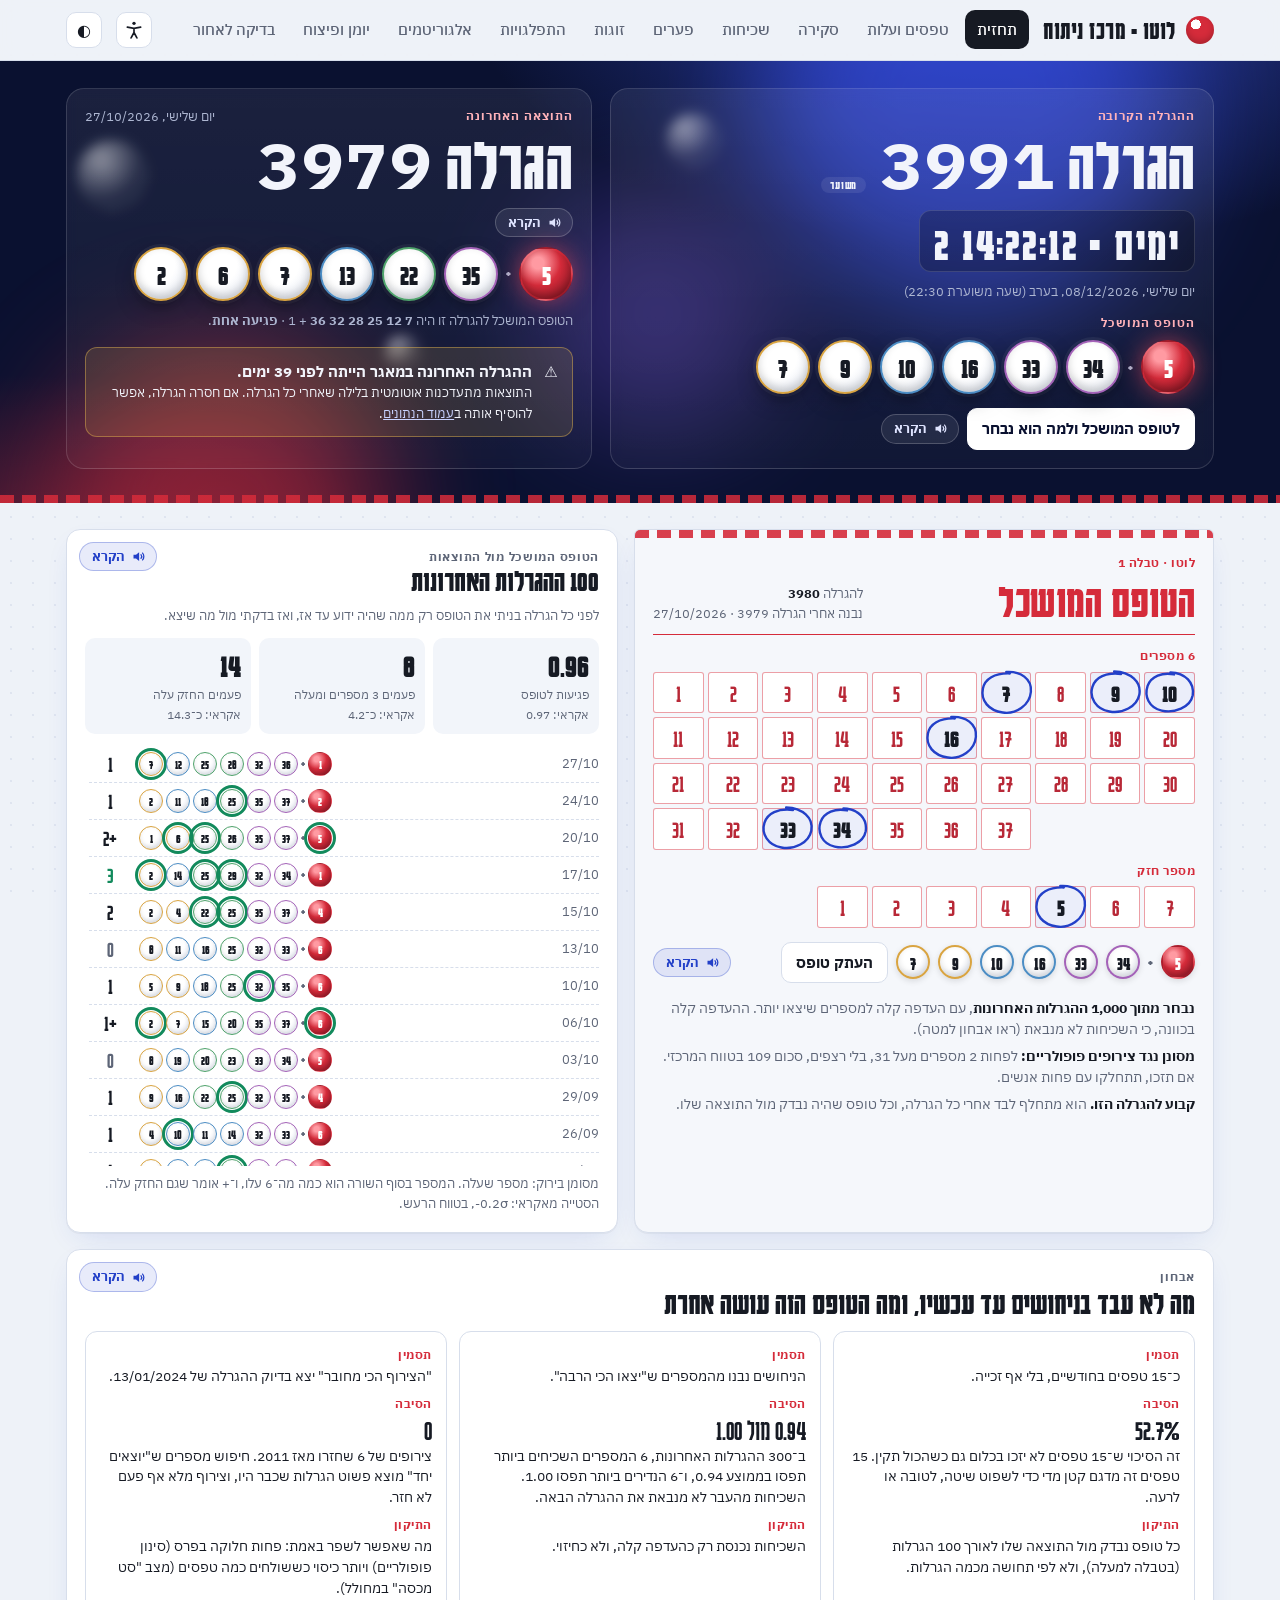
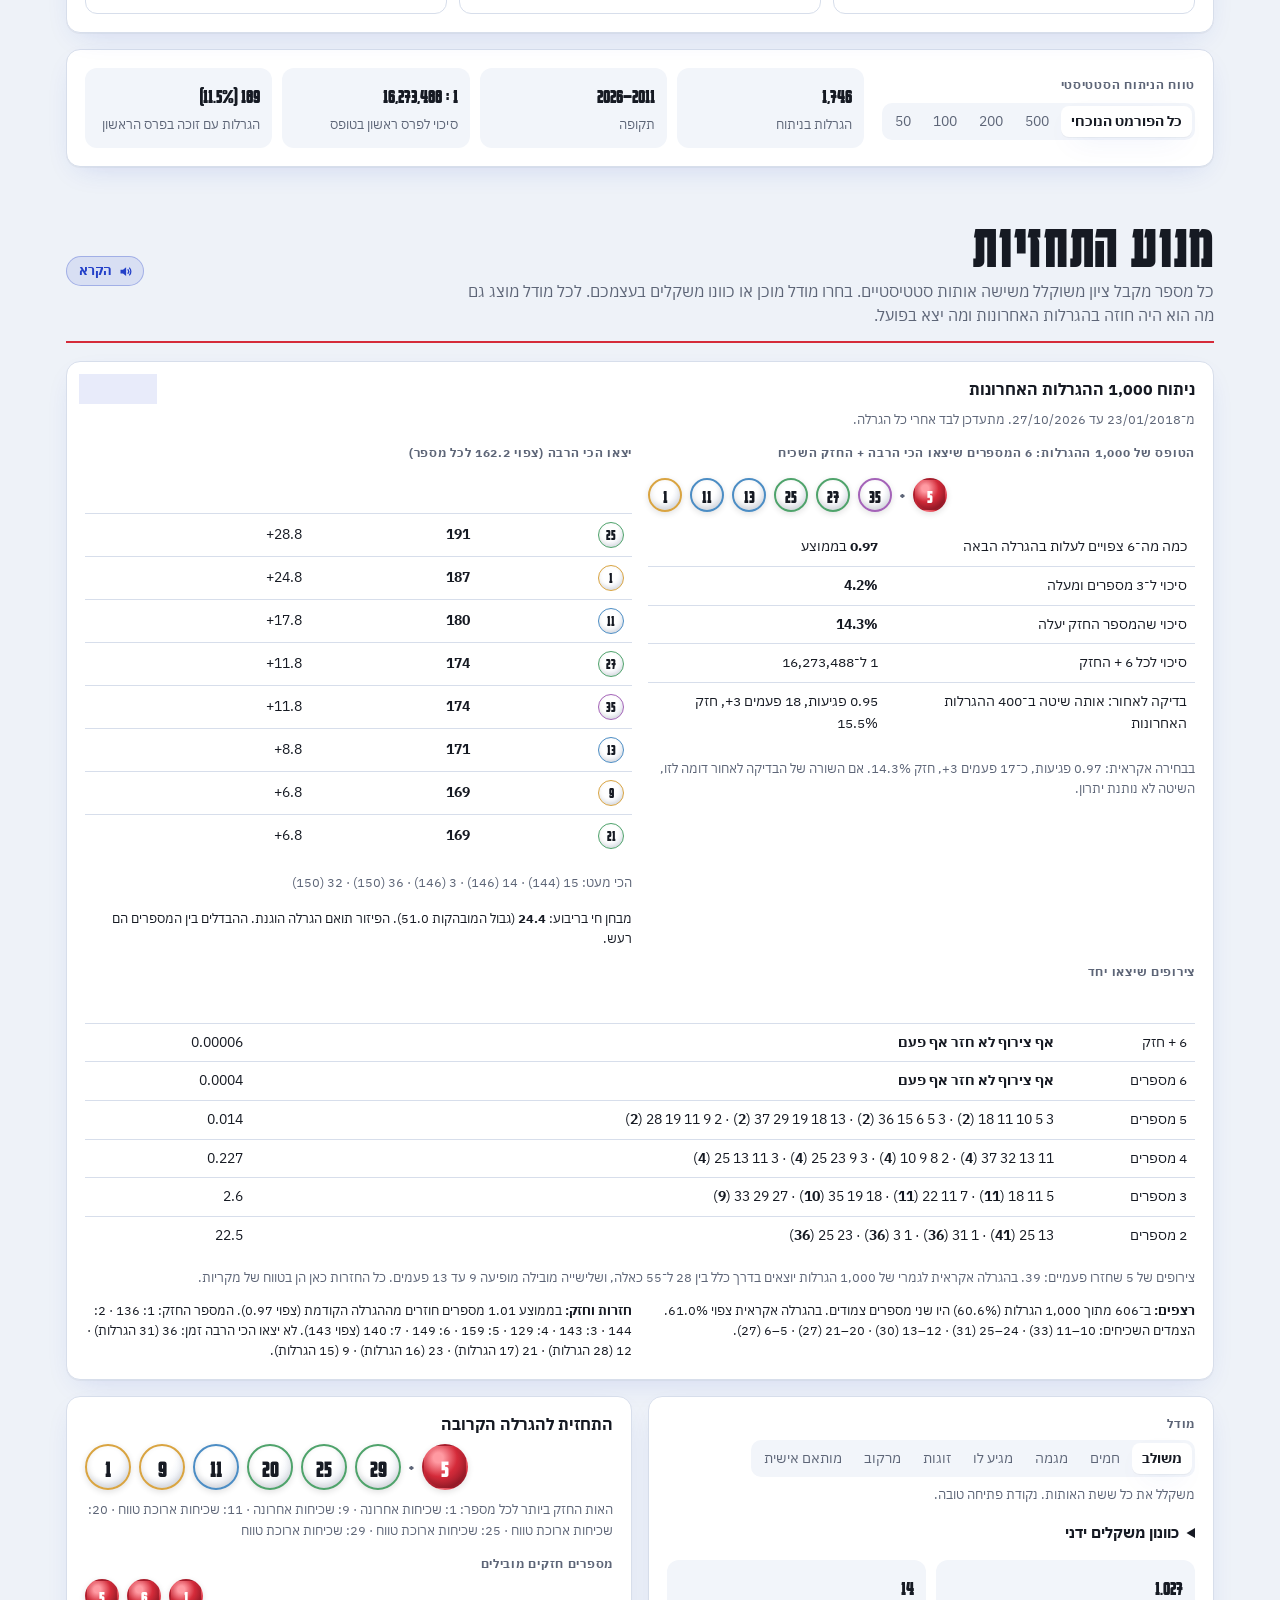
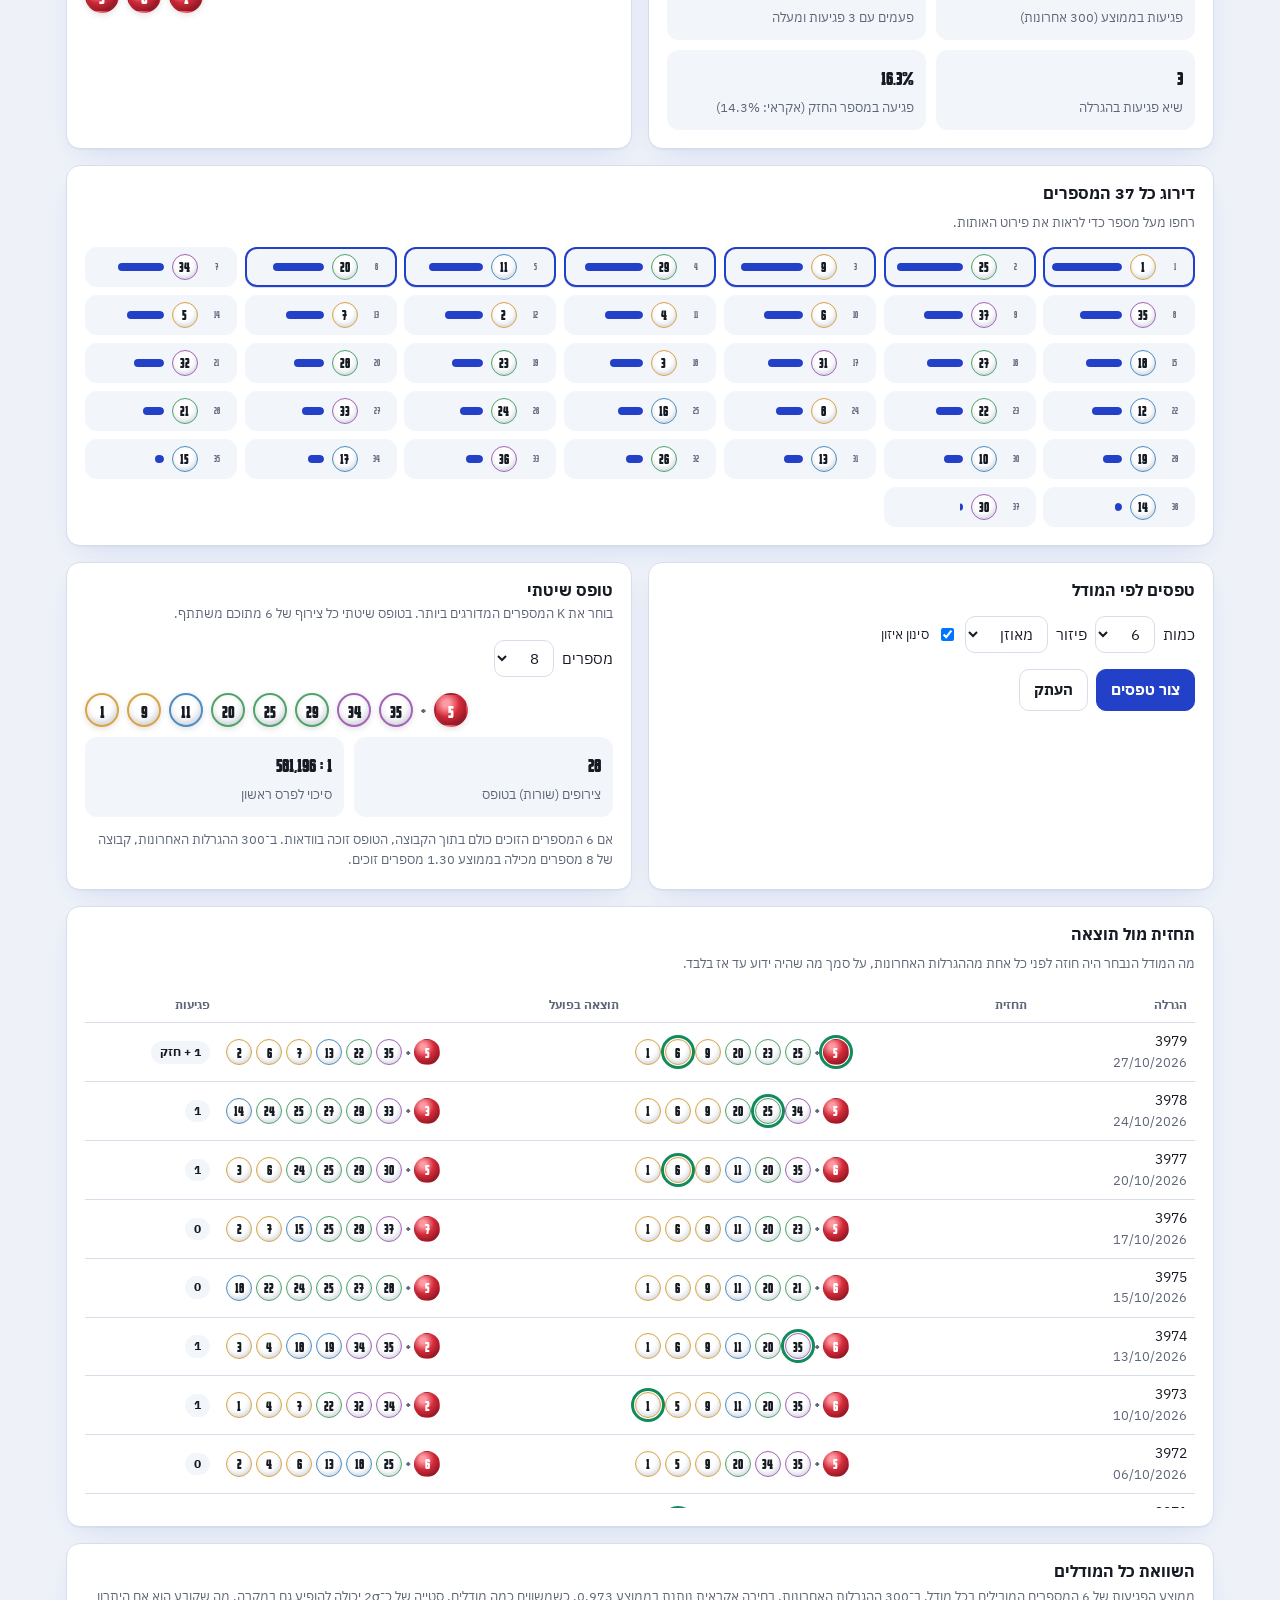
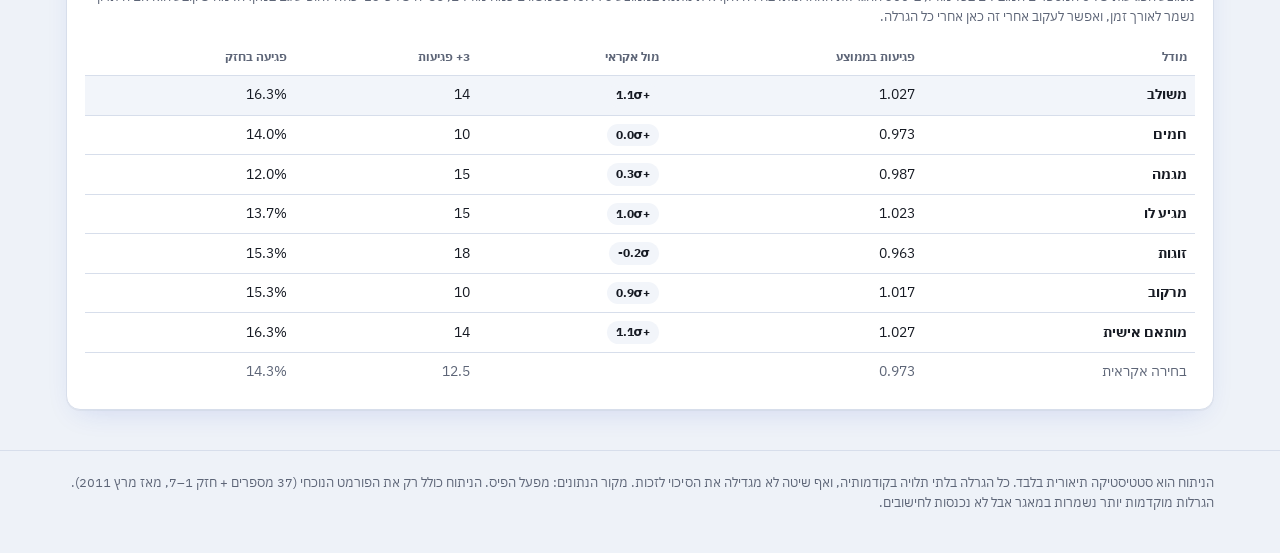
==== commit b7fa500a: "Journal: log the informed ticket recommended for draw 3980 Co-Authored-By: Claude Opus 5.5 <noreply@" ====
--- a/lotto.html
+++ b/lotto.html
@@ -1695,6 +1695,7 @@
   {date:'27/10/2026', label:'הטופס של 1,000 ההגרלות (השכיחים ביותר)', draw:3979, t:[[[1,11,13,25,27,35],5]]},
   {date:'27/10/2026', label:'הטופס המושכל', draw:3979, t:[[[7,12,25,28,32,36],1]]},
   {date:'28/10/2026', label:'ניחושים משולבים, 23 שיטות', draw:3980, t:[[[1,2,7,18,21,35],5],[[1,5,11,21,31,35],1],[[2,6,7,13,22,35],2],[[1,11,25,26,29,35],6],[[1,2,6,7,25,29],3]]},
+  {date:'28/10/2026', label:'הטופס המושכל (ההמלצה שלי להגרלה הזו)', draw:3980, t:[[[7,9,10,16,33,34],5]]},
   {date:'28/10/2026', label:'ניחושים משולבים, 70 שיטות', draw:3980, t:[[[1,2,7,18,25,35],5],[[7,11,24,25,29,35],1],[[1,18,21,24,27,35],2],[[2,6,7,13,22,35],3],[[1,5,11,21,31,35],4]]},
 ];
 function renderJournal(){
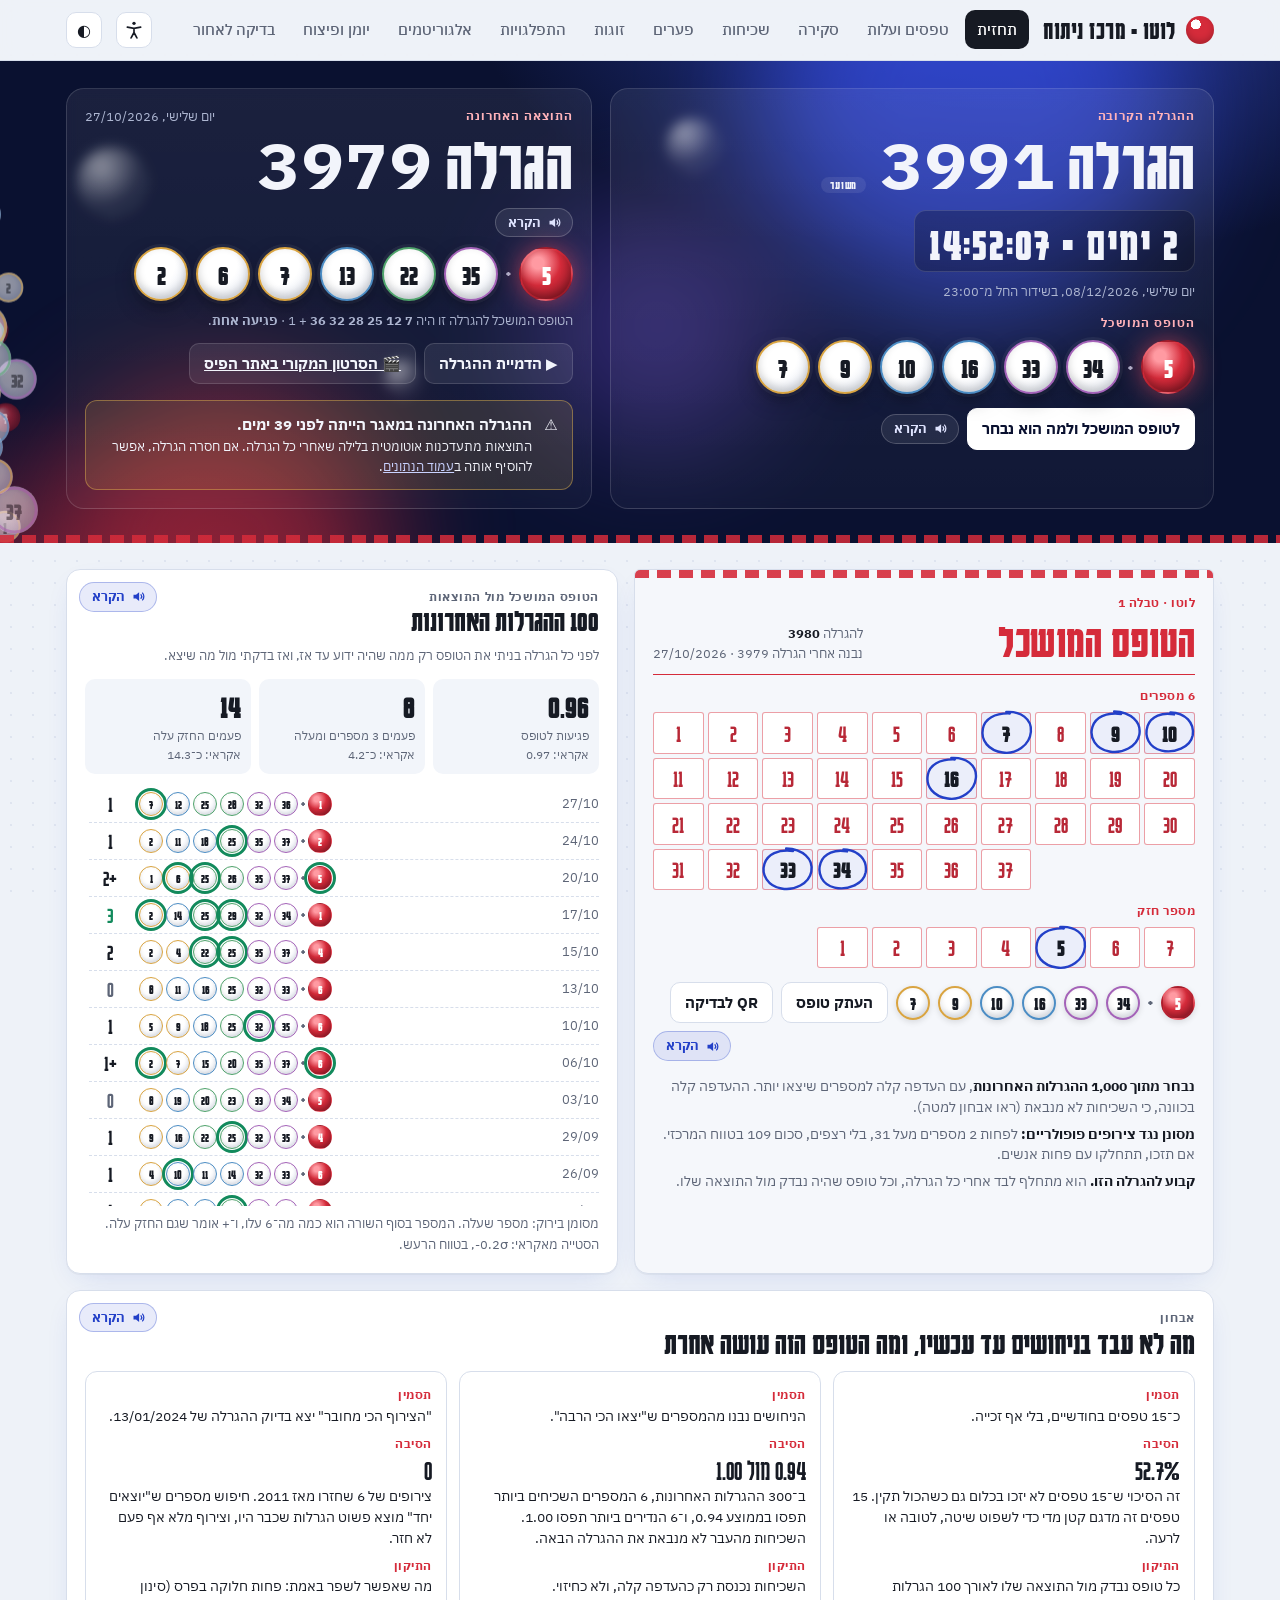
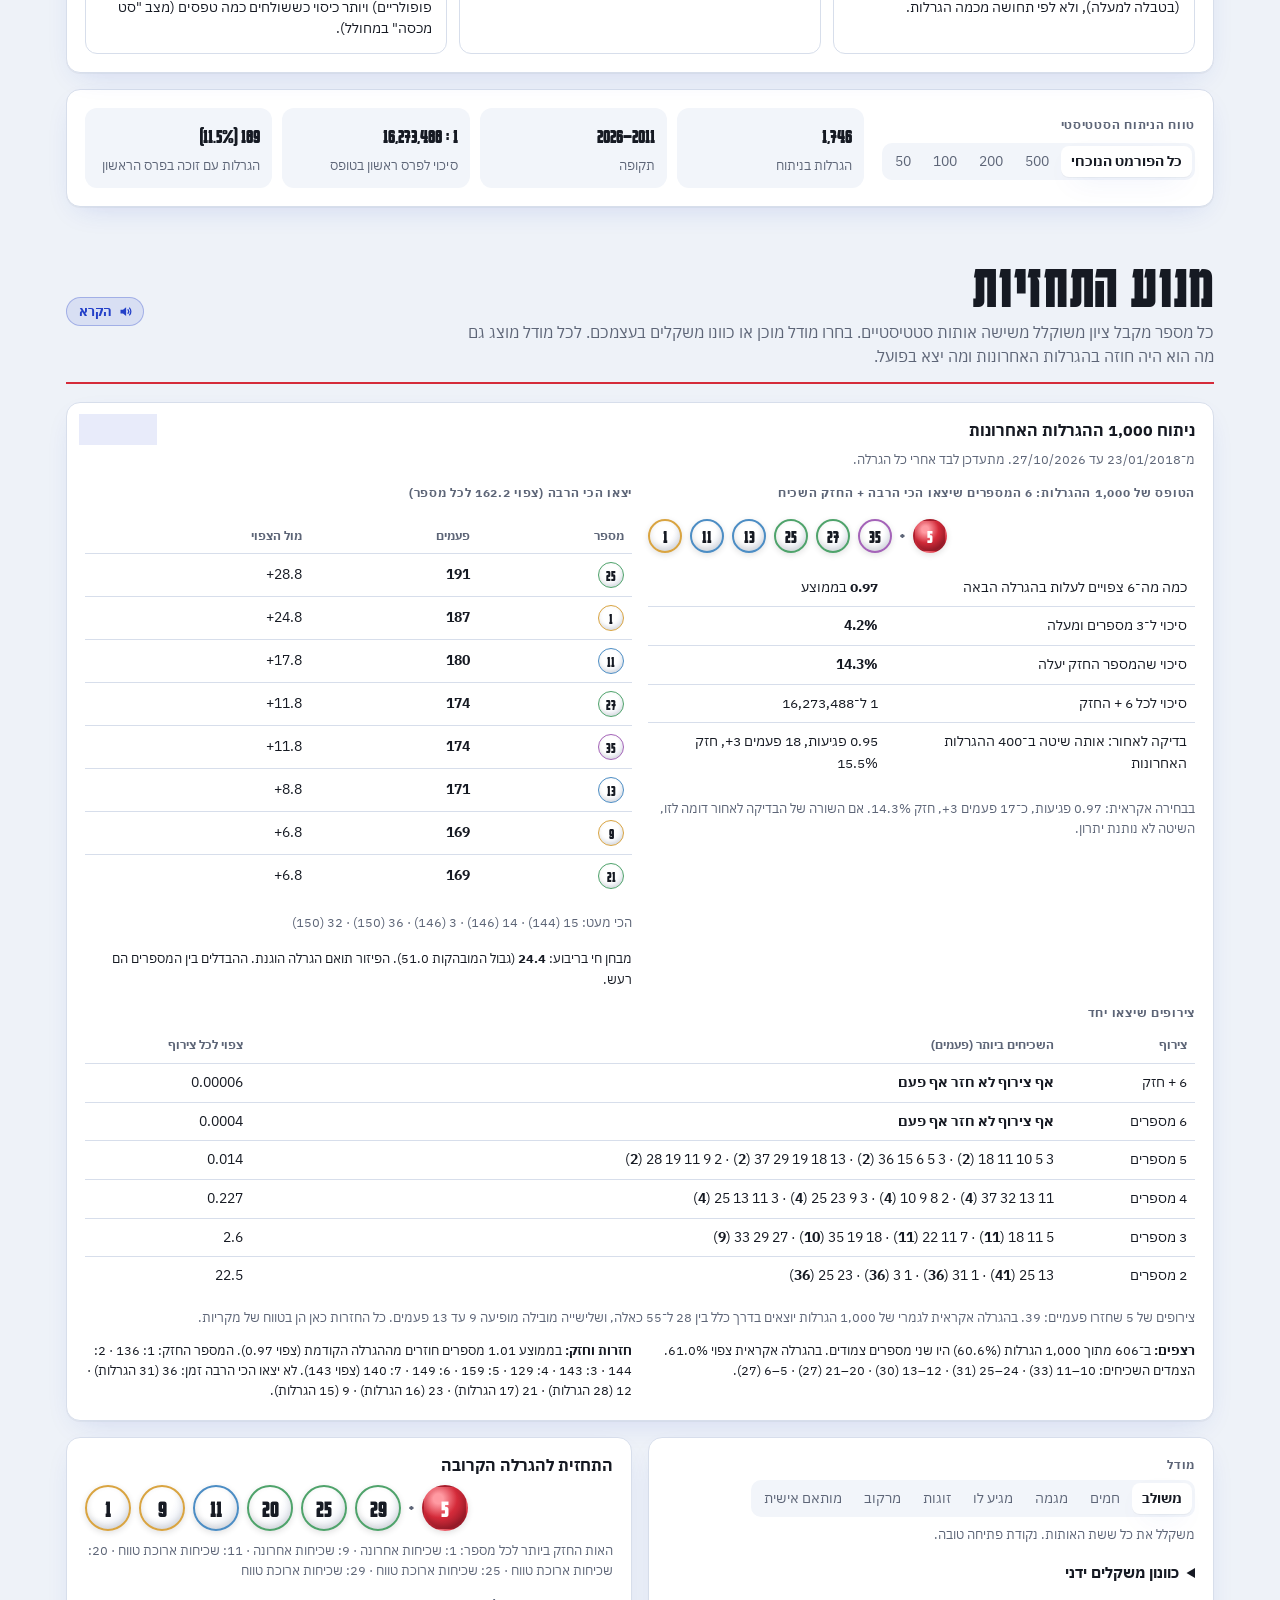
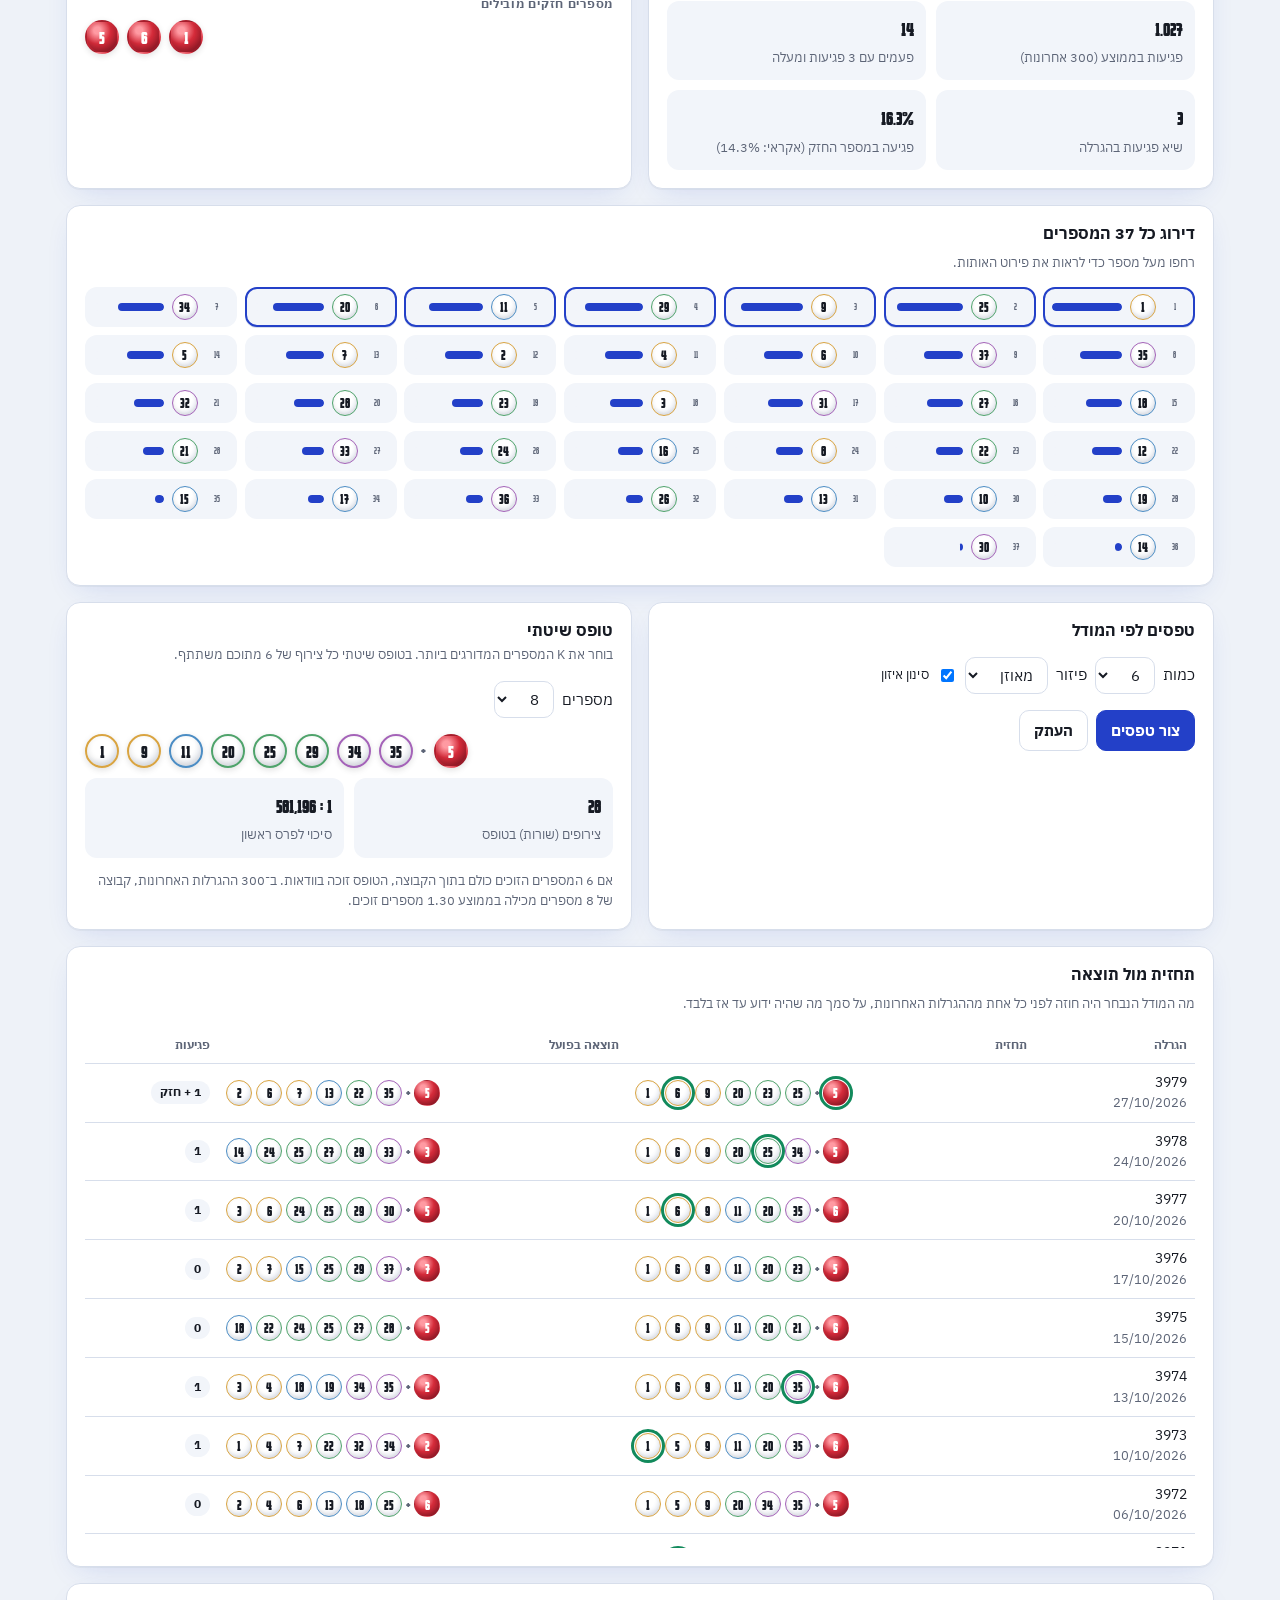
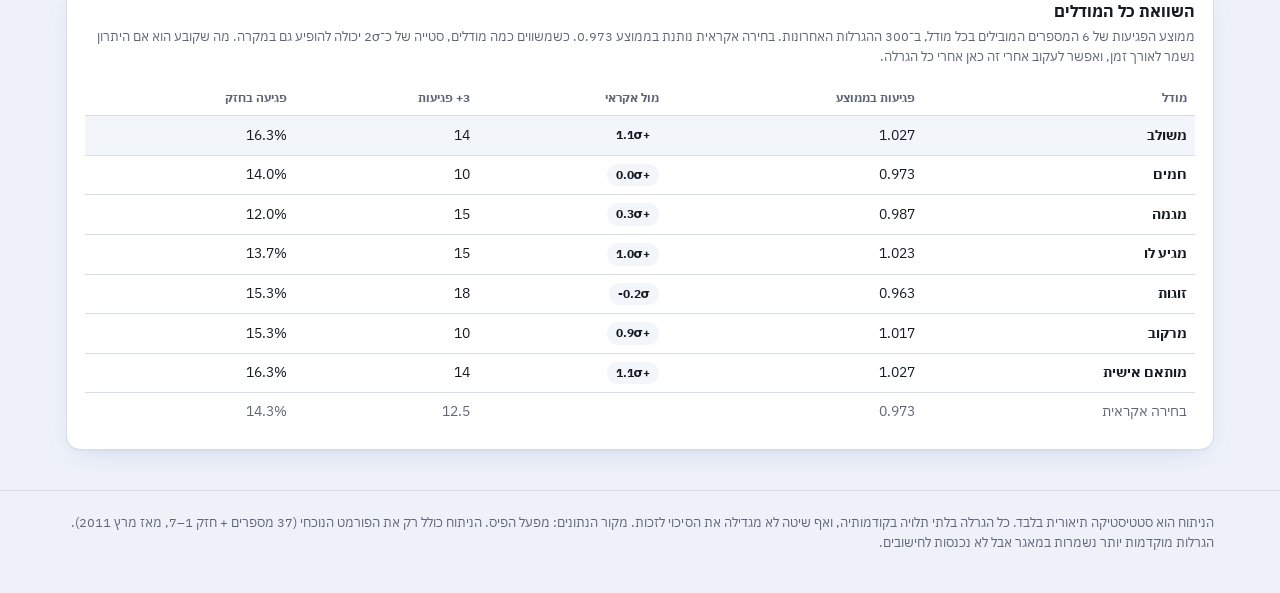
==== commit 2798e502: "Draw-night effects, draw replay, live button and QR ticket checks - Stage: lotto balls bouncing behi" ====
--- a/lotto.html
+++ b/lotto.html
@@ -250,7 +250,7 @@
 .stage .nextdraw{border-top:1px solid var(--line)}
 .stage h2{font-size:clamp(46px,7vw,72px);letter-spacing:.01em}
 .stage .eyebrow{color:#ffb3ba;letter-spacing:.08em}
-.stage .countdown{font-family:var(--display);font-size:clamp(34px,5vw,48px);line-height:1;background:rgba(0,0,0,.25);border:1px solid var(--line);padding:8px 14px 4px;border-radius:12px;letter-spacing:.04em;direction:ltr}
+.stage .countdown{font-family:var(--display);font-size:clamp(34px,5vw,48px);line-height:1;background:rgba(0,0,0,.25);border:1px solid var(--line);padding:8px 14px 4px;border-radius:12px;letter-spacing:.04em;direction:rtl;unicode-bidi:plaintext}
 .stage .ball{--s:54px;box-shadow:inset 0 -4px 8px rgba(0,0,0,.18),0 8px 22px -6px rgba(0,0,0,.6),0 0 0 3px rgba(255,255,255,.06)}
 .stage .ball.strong{box-shadow:inset 0 -4px 8px rgba(0,0,0,.25),0 0 26px -2px rgba(255,77,92,.65)}
 @media (max-width:480px){.stage .ball{--s:40px}.stage .card{padding:14px}}
@@ -444,6 +444,24 @@
 .vz .col:hover line{opacity:.35}
 .vz-legend{display:flex;gap:14px;flex-wrap:wrap;font-size:12.5px;margin:4px 0 0;direction:rtl}
 .vz-legend i{display:inline-block;width:14px;height:3px;border-radius:2px;vertical-align:middle;margin-inline-end:6px}
+#ballsBg{position:absolute;inset:0;width:100%;height:100%;z-index:0;pointer-events:none}
+.stage .glow,.stage .floater{z-index:0}
+.live-now{display:inline-flex;align-items:center;gap:8px;background:#d52b3a;color:#fff!important;border-color:#d52b3a!important;text-decoration:none}
+.live-now i{width:8px;height:8px;border-radius:50%;background:#fff;animation:blink 1s steps(1) infinite}
+@keyframes blink{50%{opacity:.2}}
+.dlg{border:1px solid var(--line);border-radius:18px;padding:16px;background:var(--surface);color:var(--ink);width:min(560px,calc(100vw - 24px));box-shadow:0 30px 80px -20px rgba(10,17,48,.6)}
+.dlg::backdrop{background:rgba(8,12,30,.6);backdrop-filter:blur(3px)}
+.dlg-head{display:flex;justify-content:space-between;align-items:center;margin-bottom:6px}
+.dlg-head b{font-family:var(--display);font-size:30px;font-weight:700}
+#drumCv{width:100%;height:auto;display:block;border-radius:14px;background:radial-gradient(70% 90% at 50% 0%,#2b3ea8,#0a1130 75%)}
+.tray{display:flex;gap:8px;justify-content:center;flex-wrap:wrap;min-height:56px;margin-top:10px;direction:ltr;padding:8px;border-radius:999px;background:var(--surface-2)}
+.tray .ball{--s:42px;animation:roll .6s cubic-bezier(.3,.7,.3,1) both}
+.qr-box{display:grid;place-items:center;background:#fff;border-radius:12px;padding:14px}
+.qr-box svg,.qr-box img{width:min(280px,70vw);height:auto;display:block}
+#scanVideo{width:100%;border-radius:12px;background:#000;aspect-ratio:4/3;object-fit:cover}
+.scan-row{display:flex;align-items:center;gap:10px;flex-wrap:wrap;padding:6px 0;border-bottom:1px dashed var(--line)}
+.scan-row .balls{flex-wrap:nowrap;gap:3px}
+@media (prefers-reduced-motion:reduce){ .tray .ball{animation:none} .live-now i{animation:none} }
 .reading{outline:3px solid color-mix(in srgb,var(--pen) 60%,transparent);outline-offset:4px;border-radius:12px}
 html.no-motion *,html.no-motion *::before,html.no-motion *::after{animation:none!important;transition:none!important}
 html.no-motion .sc svg path{stroke-dashoffset:0}
@@ -480,7 +498,7 @@
 </header>
 
 <a class="skip" href="#smart">דלג לטופס המושכל</a>
-<div class="stage" id="stage"><span class="glow g1" aria-hidden="true"></span><span class="glow g2" aria-hidden="true"></span><span class="glow g3" aria-hidden="true"></span>
+<div class="stage" id="stage"><canvas id="ballsBg" aria-hidden="true"></canvas><span class="glow g1" aria-hidden="true"></span><span class="glow g2" aria-hidden="true"></span><span class="glow g3" aria-hidden="true"></span>
 <span class="floater" aria-hidden="true" style="width:70px;height:70px;top:18%;left:6%"></span><span class="floater" aria-hidden="true" style="width:38px;height:38px;top:62%;left:30%;animation-delay:-4s"></span><span class="floater" aria-hidden="true" style="width:54px;height:54px;top:12%;left:52%;animation-delay:-8s;animation-duration:18s"></span>
 <div class="wrap">
     <div class="hero-grid" id="stageGrid">
@@ -492,7 +510,7 @@
         <div class="muted small" id="nextMeta" style="margin-bottom:12px"></div>
         <div class="eyebrow" style="margin-bottom:8px"><span id="nextModel">הטופס המושכל</span></div>
         <div class="balls" id="nextBalls"></div>
-        <div class="ctrl" style="margin-top:14px"><a class="btn primary" href="#smart" data-goto="predict" data-anchor="smart">לטופס המושכל ולמה הוא נבחר</a></div>
+        <div class="ctrl" style="margin-top:14px"><a class="btn primary" href="#smart" data-goto="predict" data-anchor="smart">לטופס המושכל ולמה הוא נבחר</a><a class="btn live-now" id="liveBtn" href="https://www.pais.co.il/info/live.aspx" target="_blank" rel="noopener" hidden><i></i>שידור חי עכשיו</a></div>
       </div>
       <div class="card lastdraw">
         <div class="meta">
@@ -501,6 +519,7 @@
         </div>
         <div class="balls" id="lastBalls"></div>
         <div class="muted small" id="lastVsPred" style="margin-top:10px"></div>
+        <div class="ctrl" style="margin-top:12px"><button class="btn" id="replayBtn" type="button">▶ הדמיית ההגרלה</button><a class="btn" href="https://www.pais.co.il/lotto/archive.aspx" target="_blank" rel="noopener">🎬 הסרטון המקורי באתר הפיס</a></div>
         <div id="freshBanner"></div>
       </div>
     </div>
@@ -776,6 +795,12 @@
         <div class="ctrl"><button class="btn" id="pickRand">מלא אקראית</button><button class="btn" id="pickClear">נקה</button></div>
       </div>
       <div class="card" id="checkOut"><div class="muted">בחרו 6 מספרים ומספר חזק.</div></div>
+    </div>
+    <div class="card" id="scanCard" style="margin-top:16px">
+      <h3>בדיקה בסריקה</h3>
+      <p class="muted small" style="margin:-4px 0 10px">לכל טופס שנבנה באתר (הטופס המושכל או הסל) יש קוד QR. סורקים אותו במצלמת הטלפון אחרי ההגרלה, והאתר נפתח ובודק את כל הטבלאות מול התוצאה. את הברקוד שעל טופס שנקנה בדוכן אפשר לבדוק רק באפליקציה או באתר של מפעל הפיס, כי הוא מכיל מספר טופס ולא את המספרים.</p>
+      <div class="ctrl"><button class="btn primary" id="scanBtn" type="button">📷 סרוק קוד QR</button><a class="btn" href="https://www.pais.co.il/" target="_blank" rel="noopener">לבדיקת טופס מהדוכן באתר הפיס</a></div>
+      <div id="scanOut" style="margin-top:12px"></div>
     </div>
   </section>
 
@@ -849,8 +874,29 @@
   <p class="muted small" id="a11yVoice" style="margin:10px 0 0"></p>
 </aside>
 <div class="tip" id="tip"></div>
+<dialog id="replayDlg" class="dlg" aria-label="הדמיית ההגרלה">
+  <div class="dlg-head"><b>הדמיית ההגרלה</b><button class="iconbtn" data-close aria-label="סגירה">✕</button></div>
+  <p class="muted small" style="margin:0 0 8px" id="replayMeta"></p>
+  <canvas id="drumCv" width="520" height="300"></canvas>
+  <div class="tray" id="tray" aria-live="polite"></div>
+  <p class="muted small" style="margin:8px 0 0">זו הדמיה של התוצאה, לא צילום של ההגרלה. סדר היציאה של הכדורים לא מתפרסם, ולכן הם מוצגים מהקטן לגדול.</p>
+  <div class="ctrl" style="margin-top:10px"><button class="btn primary" id="replayAgain" type="button">הפעל שוב</button><a class="btn" href="https://www.pais.co.il/lotto/archive.aspx" target="_blank" rel="noopener">🎬 הסרטון המקורי</a></div>
+</dialog>
+<dialog id="qrDlg" class="dlg" aria-label="קוד QR לבדיקה">
+  <div class="dlg-head"><b>קוד QR לבדיקה</b><button class="iconbtn" data-close aria-label="סגירה">✕</button></div>
+  <p class="small" style="margin:0 0 8px" id="qrMeta"></p>
+  <div id="qrBox" class="qr-box"></div>
+  <p class="muted small" style="margin:8px 0 0">שמרו את התמונה או צלמו את המסך. אחרי ההגרלה סורקים במצלמת הטלפון, והאתר בודק את הטבלאות מול התוצאה.</p>
+  <div class="ctrl" style="margin-top:10px"><a class="btn primary" id="qrSave" download="lotto-qr.gif">שמור כתמונה</a><button class="btn" id="qrCopy" type="button">העתק קישור</button></div>
+</dialog>
+<dialog id="scanDlg" class="dlg" aria-label="סריקת קוד QR">
+  <div class="dlg-head"><b>סריקת קוד QR</b><button class="iconbtn" data-close aria-label="סגירה">✕</button></div>
+  <video id="scanVideo" playsinline muted></video>
+  <p class="muted small" id="scanMsg" style="margin:8px 0 0">כוונו את המצלמה לקוד.</p>
+</dialog>
 <div class="cart-bar" id="cartBar" hidden><div><div class="small">סך הכול · <span id="barInfo"></span></div><b class="num" id="barTotal"></b></div><button class="btn" id="barGo">לסיכום המלא</button></div>
 
+<script src="vendor/qrcode.js"></script>
 <script>
 'use strict';
 /* ---------- constants ---------- */
@@ -1132,7 +1178,7 @@
   השלישי, חיפוש מספרים שיוצאים יחד פשוט מצא הגרלה שכבר הייתה. צירוף מלא אף פעם לא חזר.
   מה כן אפשר לשפר? להתחלק בפרס עם פחות אנשים, ולכסות יותר מספרים כששולחים כמה טפסים.`; }
 function speakNext(){ const nd=nextDrawInfo.cache||nextDrawInfo(); const d=nd&&nd.iso;
-  return `ההגרלה הקרובה${nd&&nd.id?', מספר '+nd.id:''}${d?', ב'+heDate(d):''}, בעשר וחצי בערב.`+(SMART?` ${ticketSpeech(SMART,'והטופס המושכל שלה')}`:''); }
+  return `ההגרלה הקרובה${nd&&nd.id?', מספר '+nd.id:''}${d?', ב'+heDate(d):''}, והשידור מתחיל באחת עשרה בלילה.`+(SMART?` ${ticketSpeech(SMART,'והטופס המושכל שלה')}`:''); }
 function speakLast(){ const d=all[0]; if(!d) return '';
   const x=SMART_LAST; return `בהגרלה האחרונה, ב${heDate(d.date)}, עלו המספרים ${heList(d.nums)}, והמספר החזק ${heNum(d.strong)}.`+
     (x?` הטופס המושכל להגרלה הזאת תפס ${x.h===0?'אף מספר':x.h===1?'מספר אחד':heNum(x.h)+' מספרים'}${x.s?', וגם את החזק':''}.`:''); }
@@ -1264,8 +1310,9 @@
       <dt>סיכוי לפרס כלשהו (3+)</dt><dd id="sumAny">${tables?'מחשב…':'—'}</dd>
       <dt>סיכוי לפרס ראשון</dt><dd>${tables?'1 ל־'+fmt(Math.round(C(N_MAIN,PICK)*N_STRONG/tables)):'—'}</dd>
     </dl>
-    <div class="ctrl"><button class="btn" id="cartCopy" ${CART.length?'':'disabled'}>העתק הכול</button><button class="btn danger" id="cartClear" ${CART.length?'':'disabled'}>נקה סל</button></div>
+    <div class="ctrl"><button class="btn" id="cartCopy" ${CART.length?'':'disabled'}>העתק הכול</button><button class="btn danger" id="cartClear" ${CART.length?'':'disabled'}>נקה סל</button><button class="btn" id="cartQR" ${CART.some(f=>f.type!=='sys')?'':'disabled'}>QR לבדיקה</button></div>
     <p class="muted small" style="margin:10px 0 0">מחיר טבלה ${shekel(TABLE_PRICE)}, דאבל פי 2. הסיכויים לא מבטיחים זכייה. שחקו רק בסכום שנוח לכם להפסיד.</p>`;
+  $('#cartQR').onclick=()=>showQR(CART.flatMap(f=>f.type==='sys'?[]:f.rows),'הסל שלי');
   $('#cartClear').onclick=()=>{ if(confirm('למחוק את כל הטפסים מהסל?')){ CART=[]; saveCart(); renderCart(); } };
   $('#cartCopy').onclick=()=>{ const txt=CART.map((f,i)=>`טופס ${i+1} – ${describe(f)} (${shekel(formCost(f))})\n`+(f.type==='sys'?`${f.nums.join(' ')} | חזק ${f.strong}`:f.rows.map((r,j)=>`${j+1}) ${r.nums.join(' ')} | חזק ${r.strong}`).join('\n'))).join('\n\n')+`\n\nסך הכול: ${shekel(cost)}`;
     (navigator.clipboard?navigator.clipboard.writeText(txt):Promise.reject()).then(()=>toast('כל הטפסים הועתקו'),()=>toast('ההעתקה נכשלה')); };
@@ -1805,6 +1852,127 @@
     </ul>`;
 }
 
+/* ===== draw-night effects: bouncing balls behind the stage, a draw replay, QR codes to check tickets ===== */
+const motionOff=()=>A11Y.motion||matchMedia('(prefers-reduced-motion: reduce)').matches;
+const BALL_RING=n=>n<=9?'#d9a441':n<=19?'#4c8dc4':n<=29?'#4fa36b':'#a463b8';
+function paintBall(ctx,x,y,r,n,strong){
+  const g=ctx.createRadialGradient(x-r*.35,y-r*.4,r*.1,x,y,r);
+  if(strong){ g.addColorStop(0,'#ff9aa2'); g.addColorStop(.5,'#d52b3a'); g.addColorStop(1,'#7a1220'); } else { g.addColorStop(0,'#ffffff'); g.addColorStop(.55,'#f3f5fb'); g.addColorStop(1,'#c9d1e6'); }
+  ctx.beginPath(); ctx.arc(x,y,r,0,Math.PI*2); ctx.fillStyle=g; ctx.fill();
+  if(!strong){ ctx.lineWidth=Math.max(1.5,r*.12); ctx.strokeStyle=BALL_RING(n); ctx.beginPath(); ctx.arc(x,y,r*.92,0,Math.PI*2); ctx.stroke(); }
+  if(r>=9){ ctx.fillStyle=strong?'#fff':'#161a23'; ctx.font=`700 ${Math.round(r*1.05)}px Karantina, 'IBM Plex Sans Hebrew', sans-serif`; ctx.textAlign='center'; ctx.textBaseline='middle'; ctx.fillText(n,x,y+r*.06); }
+}
+/* physics for a set of balls inside a box or a circle */
+function stepBalls(B,dt,bounds){
+  const G=bounds.g||900;
+  for(const b of B){ b.vy+=G*dt; b.x+=b.vx*dt; b.y+=b.vy*dt;
+    if(bounds.circle){ const {cx,cy,R}=bounds.circle, dx=b.x-cx, dy=b.y-cy, d=Math.hypot(dx,dy);
+      if(d>R-b.r){ const nx=dx/d, ny=dy/d; b.x=cx+nx*(R-b.r); b.y=cy+ny*(R-b.r); const vn=b.vx*nx+b.vy*ny; if(vn>0){ b.vx-=1.85*vn*nx; b.vy-=1.85*vn*ny; } } }
+    else { if(b.x<b.r){ b.x=b.r; b.vx=Math.abs(b.vx)*.9; } if(b.x>bounds.w-b.r){ b.x=bounds.w-b.r; b.vx=-Math.abs(b.vx)*.9; }
+      if(b.y>bounds.h-b.r){ b.y=bounds.h-b.r; b.vy=-Math.abs(b.vy)*.82; if(Math.abs(b.vy)<120) b.vy=-(380+Math.random()*420); } if(b.y<b.r){ b.y=b.r; b.vy=Math.abs(b.vy); } } }
+  for(let i=0;i<B.length;i++) for(let j=i+1;j<B.length;j++){ const a=B[i], c=B[j], dx=c.x-a.x, dy=c.y-a.y, d=Math.hypot(dx,dy), m=a.r+c.r;
+    if(d>0&&d<m){ const nx=dx/d, ny=dy/d, o=(m-d)/2; a.x-=nx*o; a.y-=ny*o; c.x+=nx*o; c.y+=ny*o; const rv=(c.vx-a.vx)*nx+(c.vy-a.vy)*ny; if(rv<0){ a.vx+=rv*nx; a.vy+=rv*ny; c.vx-=rv*nx; c.vy-=rv*ny; } } }
+}
+/* the stage background: lotto balls bouncing behind the glass cards; a tap on the stage gives them a push */
+function setupBallsBg(){
+  const cv=$('#ballsBg'), stage=$('#stage'); if(!cv||!stage) return;
+  const ctx=cv.getContext('2d'); let W=0,H=0,dpr=1,B=[],run=false,last=0,visible=true;
+  const size=()=>{ const r=stage.getBoundingClientRect(); dpr=Math.min(2,devicePixelRatio||1); W=r.width; H=r.height; cv.width=W*dpr; cv.height=H*dpr; ctx.setTransform(dpr,0,0,dpr,0,0);
+    if(!W||!H) return;
+    if(!B.length){ const n=W<600?14:24; const nums=NUMS.slice().sort(()=>Math.random()-.5).slice(0,n);
+      B=nums.map((x,i)=>({n:x, strong:i<2, r:(W<600?11:14)+Math.random()*(W<600?7:12), x:Math.random()*W, y:Math.random()*H*.6, vx:(Math.random()-.5)*260, vy:(Math.random()-.5)*200})); } };
+  const draw=()=>{ ctx.clearRect(0,0,W,H); ctx.globalAlpha=.55; for(const b of B) paintBall(ctx,b.x,b.y,b.r,b.strong?1+(b.n%N_STRONG):b.n,b.strong); ctx.globalAlpha=1; };
+  const frame=t=>{ if(!run) return; const dt=Math.min(.033,(t-last)/1000||.016); last=t; stepBalls(B,dt,{w:W,h:H,g:700}); draw(); requestAnimationFrame(frame); };
+  const start=()=>{ if(!W||!H){ size(); } if(!W) return; if(run||motionOff()||!visible||document.hidden){ draw(); return; } run=true; last=performance.now(); requestAnimationFrame(frame); };
+  const stop=()=>{ run=false; };
+  size(); draw(); start();
+  addEventListener('resize',()=>{ size(); draw(); });
+  document.addEventListener('visibilitychange',()=>document.hidden?stop():start());
+  new IntersectionObserver(es=>{ visible=es[0].isIntersecting; if(visible){ size(); start(); } else stop(); }).observe(stage);
+  stage.addEventListener('pointerdown',e=>{ if(e.target.closest('a,button,.card')) return; const r=stage.getBoundingClientRect(), px=e.clientX-r.left, py=e.clientY-r.top;
+    B.forEach(b=>{ const dx=b.x-px, dy=b.y-py, d=Math.max(30,Math.hypot(dx,dy)); b.vx+=dx/d*600; b.vy+=dy/d*600-300; }); start(); });
+  setupBallsBg.restart=()=>{ stop(); start(); };
+}
+/* draw replay: 37 balls mixing in a drum, then the drawn numbers come out one by one, then the strong number */
+function playReplay(){
+  const d=all[0], dlg=$('#replayDlg'); if(!d||!dlg) return;
+  if(!dlg.open) dlg.showModal();
+  $('#replayMeta').textContent=`הגרלה ${d.id||''} · ${dateHe(d.date)}`;
+  const cv=$('#drumCv'), ctx=cv.getContext('2d'), W=cv.width, H=cv.height, tray=$('#tray'); tray.innerHTML='';
+  const drum={cx:W/2,cy:H/2,R:H/2-14};
+  let B=NUMS.map(n=>({n,r:12,x:drum.cx+(Math.random()-.5)*drum.R,y:drum.cy+(Math.random()-.5)*drum.R,vx:(Math.random()-.5)*500,vy:(Math.random()-.5)*500}));
+  const order=[...d.nums], start=performance.now(); let lastT=start, out=0, outBall=null, strongShown=false;
+  playReplay.id=(playReplay.id||0)+1; const myId=playReplay.id;
+  const reduce=motionOff();
+  if(reduce){ tray.innerHTML=d.nums.map(n=>ball(n,'')).join('')+`<span class="plus">+</span>`+sball(d.strong,''); }
+  const drawDrum=()=>{ ctx.clearRect(0,0,W,H);
+    ctx.save(); ctx.beginPath(); ctx.arc(drum.cx,drum.cy,drum.R+6,0,Math.PI*2); ctx.fillStyle='rgba(255,255,255,.06)'; ctx.fill(); ctx.lineWidth=3; ctx.strokeStyle='rgba(200,215,255,.55)'; ctx.stroke(); ctx.restore();
+    B.forEach(b=>paintBall(ctx,b.x,b.y,b.r,b.n,false));
+    ctx.fillStyle='rgba(255,255,255,.08)'; ctx.fillRect(drum.cx-22,drum.cy+drum.R-2,44,18);
+    if(outBall) paintBall(ctx,outBall.x,outBall.y,17,outBall.n,false);
+    ctx.save(); ctx.beginPath(); ctx.ellipse(drum.cx-drum.R*.35,drum.cy-drum.R*.55,drum.R*.35,drum.R*.12,-.5,0,Math.PI*2); ctx.fillStyle='rgba(255,255,255,.10)'; ctx.fill(); ctx.restore(); };
+  const frame=t=>{ if(myId!==playReplay.id||!dlg.open) return; const dt=Math.min(.033,(t-lastT)/1000); lastT=t; const el=t-start;
+    /* air jets keep the balls tumbling */
+    B.forEach(b=>{ if(b.y>drum.cy+drum.R*.4){ b.vy-=2600*dt*(.6+Math.random()); b.vx+=(Math.random()-.5)*900*dt; } });
+    stepBalls(B,dt,{circle:drum,g:900});
+    if(el>1500+out*1100 && out<order.length && !outBall){ const n=order[out]; B=B.filter(b=>b.n!==n); outBall={n,x:drum.cx,y:drum.cy+drum.R-10,t:t}; }
+    if(outBall){ const k=Math.min(1,(t-outBall.t)/600); outBall.y=drum.cy+drum.R-10+k*40; if(k>=1){ tray.insertAdjacentHTML('beforeend',ball(outBall.n,'')); outBall=null; out++; } }
+    if(out>=order.length && !strongShown && el>1500+order.length*1100+400){ strongShown=true; tray.insertAdjacentHTML('beforeend',`<span class="plus">+</span>${sball(d.strong,'')}`); }
+    drawDrum(); if(!strongShown||el<1500+order.length*1100+1600) requestAnimationFrame(frame); };
+  if(reduce){ drawDrum(); return; }
+  requestAnimationFrame(frame);
+}
+/* QR: a link that opens the site and checks the tickets against the latest draw */
+const ticketsHash=list=>'check='+list.map(t=>t.nums.join('-')+'.'+t.strong).join('_');
+function parseTicketsHash(h){ const m=/^#?check=([\d._-]+)$/.exec(h||''); if(!m) return null;
+  const out=m[1].split('_').map(x=>{ const [a,s]=x.split('.'); const nums=a.split('-').map(Number); return {nums:nums.slice().sort((p,q)=>p-q), strong:+s}; })
+    .filter(t=>t.nums.length===PICK && new Set(t.nums).size===PICK && t.nums.every(n=>n>=1&&n<=N_MAIN) && t.strong>=1 && t.strong<=N_STRONG);
+  return out.length?out.slice(0,60):null; }
+function showQR(list,label){
+  const dlg=$('#qrDlg'); if(!dlg) return; const url=location.href.split('#')[0].split('?')[0]+'#'+ticketsHash(list);
+  $('#qrMeta').innerHTML=`<b>${label}</b> · ${list.length===1?'טבלה אחת':list.length+' טבלאות'}`;
+  if(typeof qrcode==='function'){ const q=qrcode(0,'M'); q.addData(url); q.make(); $('#qrBox').innerHTML=q.createSvgTag({cellSize:6,margin:2,scalable:true}); $('#qrSave').href=q.createDataURL(8,4); $('#qrSave').hidden=false; }
+  else { $('#qrBox').innerHTML=`<a href="${url}" style="word-break:break-all;color:#161a23">${url}</a>`; $('#qrSave').hidden=true; }
+  $('#qrCopy').onclick=()=>(navigator.clipboard?navigator.clipboard.writeText(url):Promise.reject()).then(()=>toast('הקישור הועתק'),()=>toast('ההעתקה נכשלה'));
+  dlg.showModal();
+}
+function renderScan(list){
+  const out=$('#scanOut'); if(!out) return; const d=cur[0]; if(!d){ out.innerHTML=''; return; }
+  const opts=cur.slice(0,12).map((x,i)=>`<option value="${i}">${x.id} · ${dateHe(x.date)}</option>`).join('');
+  const draw=cur[+(renderScan.idx||0)]||d;
+  let best=0; const rows=list.map((t,i)=>{ const h=t.nums.filter(x=>draw.nums.includes(x)).length, s=t.strong===draw.strong, pr=PRIZE(h,s); if(pr) best++;
+    return `<div class="scan-row"><span class="muted small">${i+1}</span><div class="balls start">${t.nums.map(n=>ball(n,'xs'+(draw.nums.includes(n)?' hit':''))).join('')}<span class="plus">+</span>${sball(t.strong,'xs'+(s?' hit':''))}</div><b class="num">${h}${s?' + חזק':''}</b>${pr?`<span class="pill good">${pr}</span>`:''}</div>`; }).join('');
+  out.innerHTML=`<div class="ctrl" style="margin-bottom:6px"><label for="scanDraw">בדיקה מול</label><select id="scanDraw">${opts}</select></div>
+    <div class="small" style="margin-bottom:6px">הגרלה ${draw.id}: <span class="balls start" style="display:inline-flex">${ballsHtml(draw,'xs')}</span></div>${rows}
+    <p class="small" style="margin:8px 0 0"><b>${best?(best===1?'טבלה אחת בדרגת זכייה':`${best} טבלאות בדרגת זכייה`):'אין טבלה בדרגת זכייה בהגרלה הזו'}</b>. סכומי הזכייה המדויקים מתפרסמים באתר מפעל הפיס.</p>`;
+  $('#scanDraw').value=String(renderScan.idx||0); $('#scanDraw').onchange=e=>{ renderScan.idx=+e.target.value; renderScan(list); };
+  renderScan.last=list;
+}
+async function startScan(){
+  const dlg=$('#scanDlg'), msg=$('#scanMsg'), v=$('#scanVideo');
+  if(!('BarcodeDetector' in window) || !navigator.mediaDevices){ toast('בדפדפן הזה אין סורק מובנה. פתחו את מצלמת הטלפון וכוונו לקוד'); return; }
+  let det; try{ det=new BarcodeDetector({formats:['qr_code']}); }catch(e){ toast('בדפדפן הזה אין סורק מובנה. פתחו את מצלמת הטלפון וכוונו לקוד'); return; }
+  let stream; try{ stream=await navigator.mediaDevices.getUserMedia({video:{facingMode:'environment'}}); }catch(e){ toast('אין גישה למצלמה'); return; }
+  v.srcObject=stream; await v.play(); dlg.showModal(); msg.textContent='כוונו את המצלמה לקוד.';
+  const stop=()=>{ stream.getTracks().forEach(t=>t.stop()); if(dlg.open) dlg.close(); };
+  dlg.addEventListener('close',()=>stream.getTracks().forEach(t=>t.stop()),{once:true});
+  const tick=async()=>{ if(!dlg.open) return; try{ const r=await det.detect(v); const raw=r[0]&&r[0].rawValue; if(raw){ const h=raw.includes('#')?raw.slice(raw.indexOf('#')):raw, list=parseTicketsHash(h);
+        if(list){ stop(); renderScan.idx=0; renderScan(list); toast('הטופס נסרק'); return; } msg.textContent='זה לא קוד של האתר. ברקוד של טופס מהדוכן נבדק באפליקציית הפיס.'; } }catch(e){}
+    setTimeout(tick,250); };
+  tick();
+}
+function setupFx(){
+  setupBallsBg();
+  $('#replayBtn')&&$('#replayBtn').addEventListener('click',playReplay);
+  $('#replayAgain')&&$('#replayAgain').addEventListener('click',playReplay);
+  $$('.dlg [data-close]').forEach(b=>b.addEventListener('click',()=>b.closest('dialog').close()));
+  $$('.dlg').forEach(d=>d.addEventListener('click',e=>{ if(e.target===d) d.close(); }));
+  $('#scanBtn')&&$('#scanBtn').addEventListener('click',startScan);
+}
+/* live broadcast: on draw nights the lotto is broadcast from about 23:00 */
+function liveNow(){ const p=ilParts(new Date()), wd=p.weekday; const hm=new Intl.DateTimeFormat('en-GB',{timeZone:'Asia/Jerusalem',hour:'2-digit',minute:'2-digit',hour12:false}).format(new Date()); const [h,m]=hm.split(':').map(Number), mins=h*60+m;
+  return (wd==='Tue'||wd==='Sat') && mins>=22*60+50 && mins<=23*60+50; }
+
 /* ===== informed ticket =====
    One ticket per draw, fixed for that draw: seeded by the draw number so it never changes after the fact
    and can be scored honestly. Mild lean to numbers drawn more often in the previous 1000 draws, then
@@ -1843,12 +2011,13 @@
     <div class="slip-label" style="margin-top:12px">מספר חזק</div>
     <div class="sgrid s7">${[...Array(N_STRONG)].map((_,i)=>`<div class="sc${t.strong===i+1?' on':''}">${i+1}${t.strong===i+1?penSvg(ci++):''}</div>`).join('')}</div>
     <div class="slip-foot"><div class="balls start">${t.nums.map(n=>ball(n,'sm')).join('')}<span class="plus">+</span>${sball(t.strong,'sm')}</div>
-      <button class="btn" id="slipCopy">העתק טופס</button></div>
+      <button class="btn" id="slipCopy">העתק טופס</button><button class="btn" id="slipQR" type="button">QR לבדיקה</button></div>
     <ul class="slip-why">
       <li><b>נבחר מתוך 1,000 ההגרלות האחרונות</b>, עם העדפה קלה למספרים שיצאו יותר. ההעדפה קלה בכוונה, כי השכיחות לא מנבאת (ראו אבחון למטה).</li>
       <li><b>מסונן נגד צירופים פופולריים:</b> לפחות 2 מספרים מעל 31, בלי רצפים, סכום ${sumOf(t.nums)} בטווח המרכזי. אם תזכו, תתחלקו עם פחות אנשים.</li>
       <li><b>קבוע להגרלה הזו.</b> הוא מתחלף לבד אחרי כל הגרלה, וכל טופס שהיה נבדק מול התוצאה שלו.</li>
     </ul>`;
+  $('#slipQR').onclick=()=>showQR([t],`הטופס המושכל להגרלה ${nextId}`);
   $('#slipCopy').onclick=()=>{ const txt=`${t.nums.join(' ')} | חזק ${t.strong}`; (navigator.clipboard?navigator.clipboard.writeText(txt):Promise.reject()).then(()=>toast('הטופס הועתק'),()=>toast('ההעתקה נכשלה')); };
 
   const tr=smartTrack(100); SMART_LAST=tr[0]||null; SMART_TR=tr; const N=tr.length, hits=sumOf(tr.map(x=>x.h)), g3=tr.filter(x=>x.h>=3).length, sh=tr.filter(x=>x.s).length;
@@ -2145,7 +2314,7 @@
 /* next draw (Tuesday and Saturday evenings, Israel time) */
 function ilParts(d){ const p={}; new Intl.DateTimeFormat('en-US',{timeZone:'Asia/Jerusalem',year:'numeric',month:'2-digit',day:'2-digit',weekday:'short'}).formatToParts(d).forEach(x=>p[x.type]=x.value); return p; }
 function ilOffsetMin(d){ try{ const v=new Intl.DateTimeFormat('en-US',{timeZone:'Asia/Jerusalem',timeZoneName:'shortOffset'}).formatToParts(d).find(x=>x.type==='timeZoneName').value; const m=v.match(/GMT([+-]\d+)(?::(\d+))?/); return m? (+m[1])*60+(m[2]?Math.sign(+m[1])*+m[2]:0) : 180; }catch(e){ return 180; } }
-const DRAW_HOUR=22, DRAW_MIN=30;
+const DRAW_HOUR=23, DRAW_MIN=0;
 function drawInstant(y,m,d){ const g=new Date(Date.UTC(y,m-1,d,DRAW_HOUR,DRAW_MIN)); return new Date(g.getTime()-ilOffsetMin(g)*6e4); }
 function nextDrawInfo(){
   const now=new Date(); let t=null, iso=null;
@@ -2168,7 +2337,8 @@
 function renderNext(){
   const nd = nextDrawInfo.cache = nextDrawInfo();
   $('#nextTitle').innerHTML = nd.id ? `הגרלה <span class="num">${nd.id}</span>${nd.exact?'':' <span class="pill" data-tip="המאגר לא מעודכן, המספר מחושב לפי לוח ההגרלות">משוער</span>'}` : 'ההגרלה הבאה';
-  $('#nextMeta').textContent = nd.iso ? `יום ${dow(nd.iso)}, ${dateHe(nd.iso)}, בערב (שעה משוערת ${DRAW_HOUR}:${String(DRAW_MIN).padStart(2,'0')})` : '';
+  $('#nextMeta').textContent = nd.iso ? `יום ${dow(nd.iso)}, ${dateHe(nd.iso)}, בשידור החל מ־${DRAW_HOUR}:${String(DRAW_MIN).padStart(2,'0')}` : '';
+  const lv=$('#liveBtn'); if(lv) lv.hidden=!liveNow();
   tickCountdown();
   const st=SMART; $('#nextModel').textContent = 'הטופס המושכל';
   $('#nextBalls').innerHTML = st ? st.nums.map(n=>ball(n,'')).join('')+`<span class="plus">+</span>`+sball(st.strong,'') : '<span class="muted">אין מספיק נתונים</span>';
@@ -2483,12 +2653,15 @@
 
 /* ---------- boot ---------- */
 (async function boot(){
-  buildPickers(); loadUser(); setupA11y(); setupCart();
+  buildPickers(); loadUser(); setupA11y(); setupCart(); setupFx();
   try{ baseDraws = await fetchBase(); }
   catch(e){ console.warn('lotto.csv not loaded', e); toast('לא ניתן לטעון את lotto.csv. גררו קובץ תוצאות לעמוד'); }
   renderAll();
   if(/[?&]voicegen\b/.test(location.search)){ await voiceGen(); return; }
-  go(location.hash.slice(1)||'predict',false); setTimeout(moveTabInk,400);
+  const scanned=parseTicketsHash(location.hash);
+  if(scanned){ go('check',false); renderScan.idx=0; renderScan(scanned); setTimeout(()=>$('#scanCard').scrollIntoView({behavior:'smooth',block:'start'}),300); }
+  else go(location.hash.slice(1)||'predict',false);
+  setTimeout(moveTabInk,400);
   loadVoiceManifest();
   if(document.fonts&&document.fonts.ready) document.fonts.ready.then(moveTabInk);
   /* keep an open tab current: re-check lotto.csv every 10 minutes and whenever the tab comes back into view */
@@ -2517,7 +2690,7 @@
     const fresh = await fetchBase();
     const top = d => d.length ? d[0].id+'|'+d[0].date : '';
     if(fresh.length && (fresh.length!==baseDraws.length || top(fresh)!==top(baseDraws))){
-      baseDraws = fresh; renderAll(); toast('נוספו תוצאות חדשות'); setTimeout(loadVoiceManifest,5*60e3);
+      baseDraws = fresh; renderAll(); if(renderScan.last) renderScan(renderScan.last); toast('נוספו תוצאות חדשות'); setTimeout(loadVoiceManifest,5*60e3);
     }
   }catch(e){ console.warn('refresh failed', e); }
   finally{ refreshBase.busy=false; }
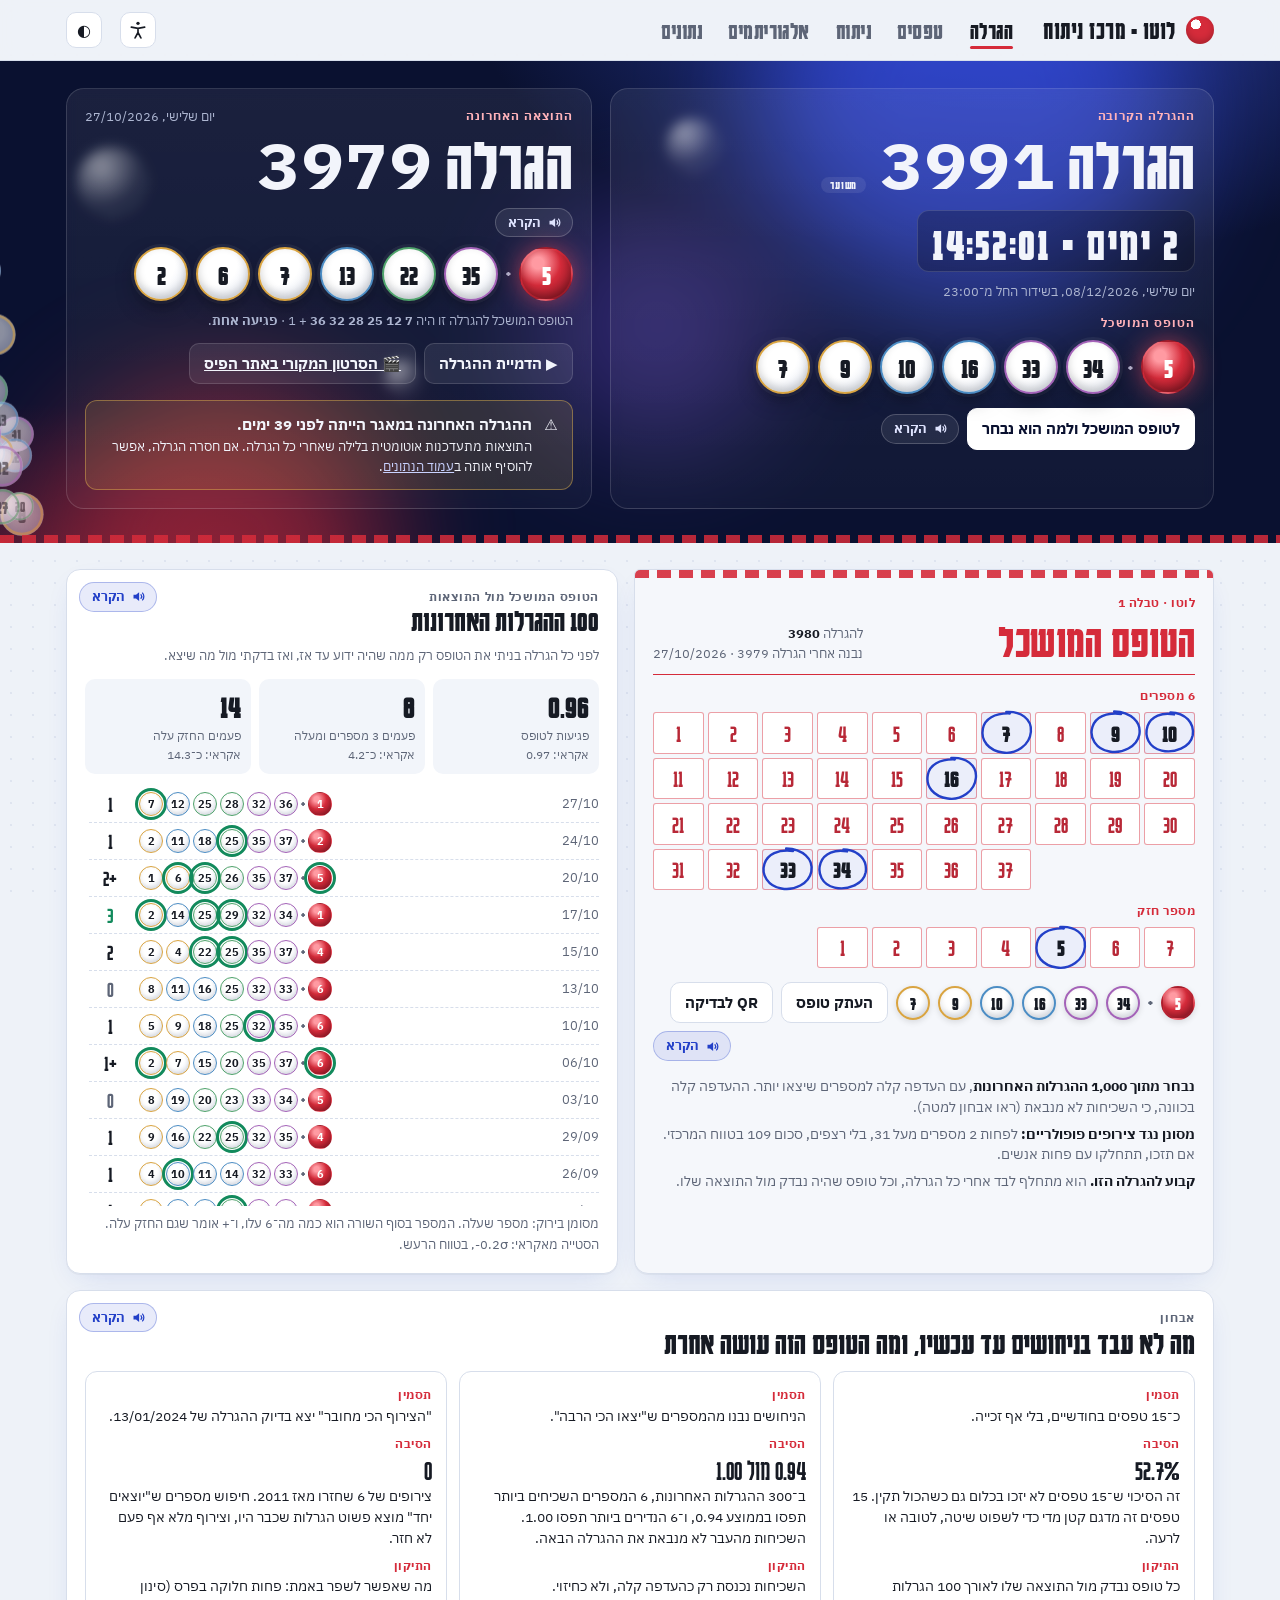
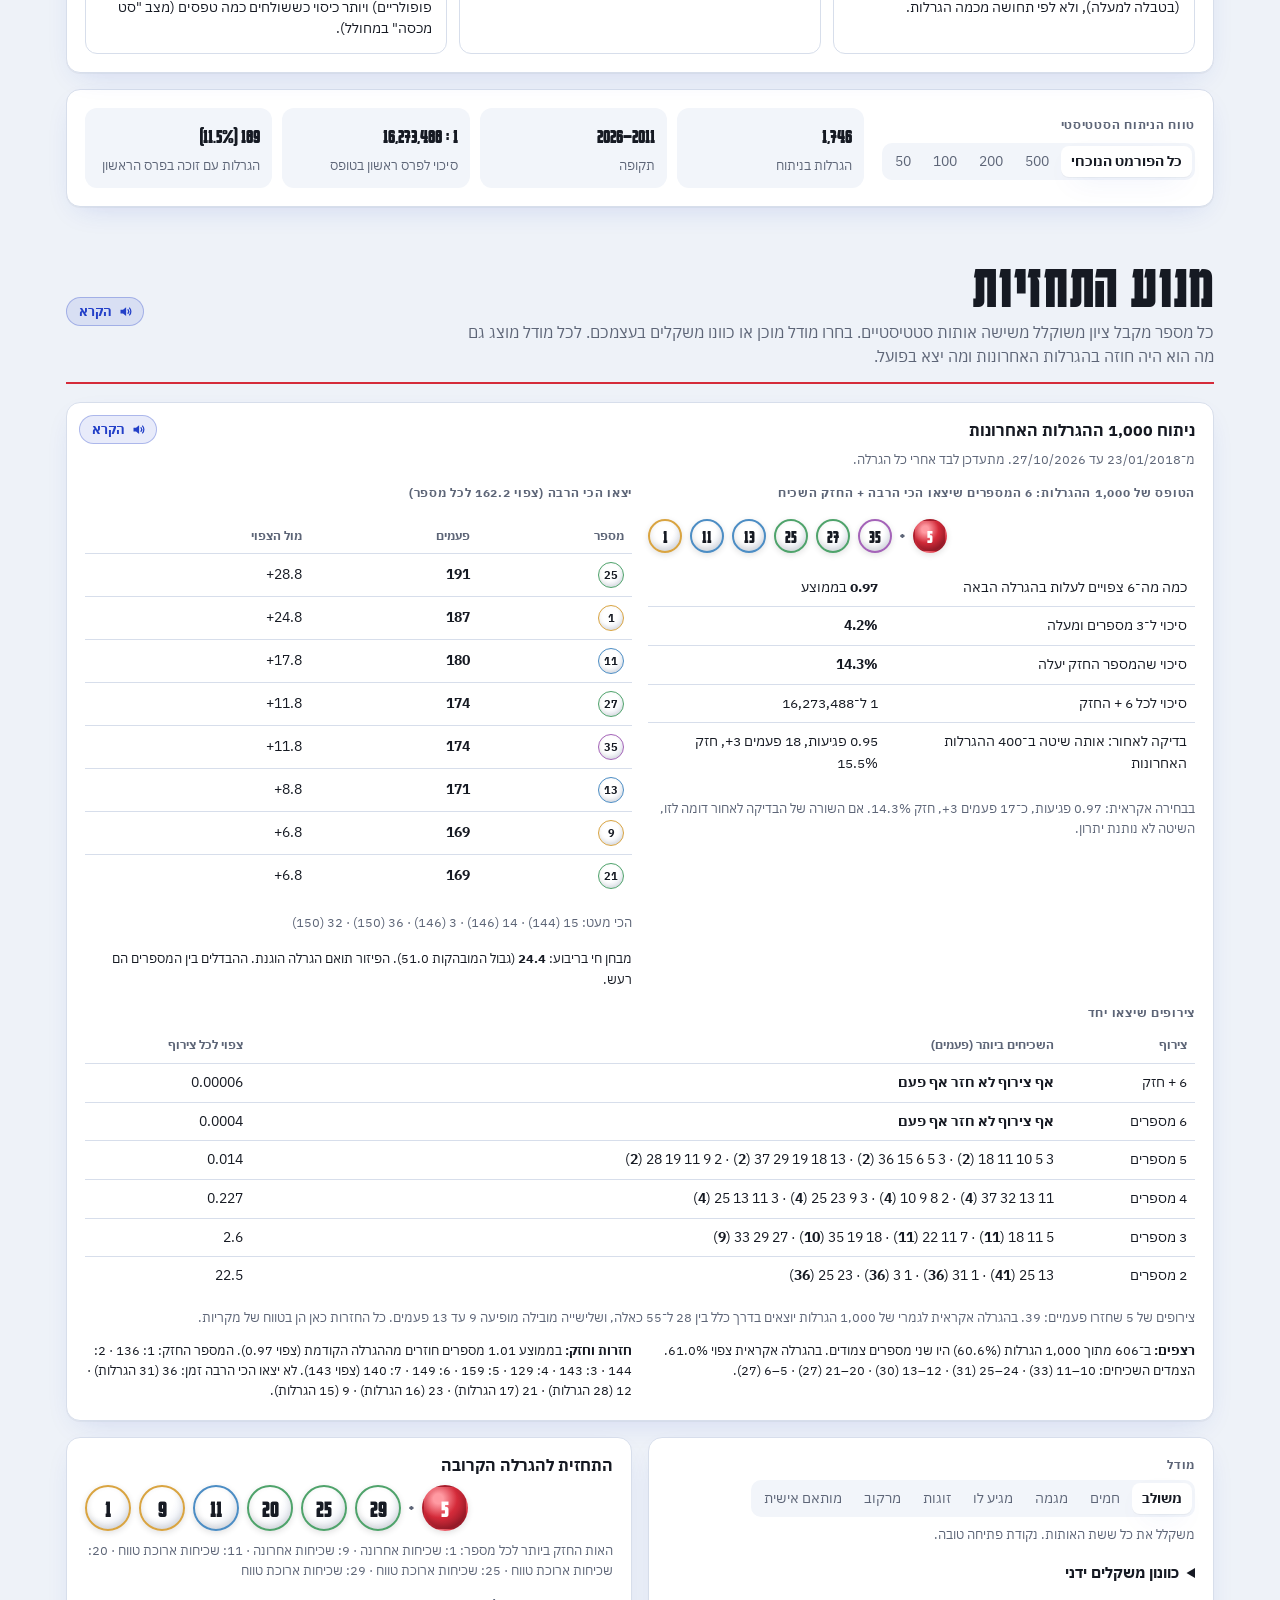
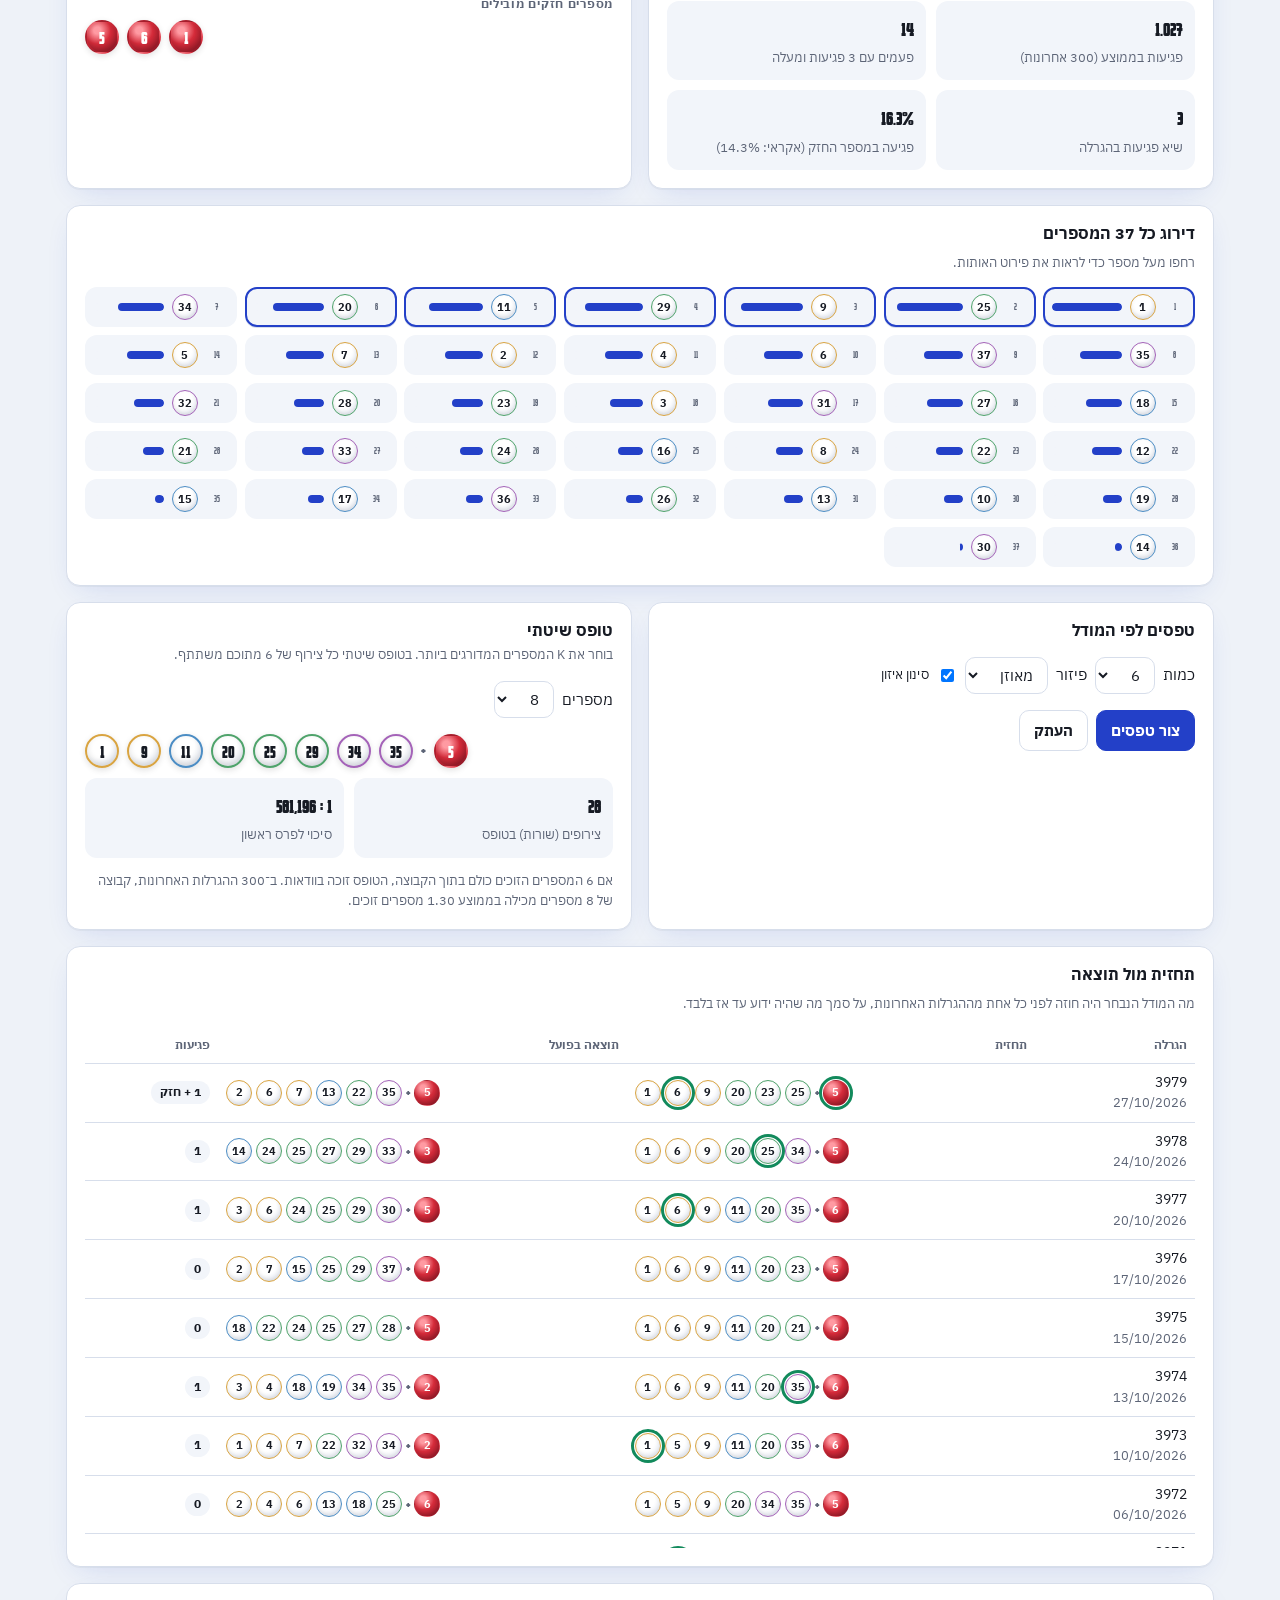
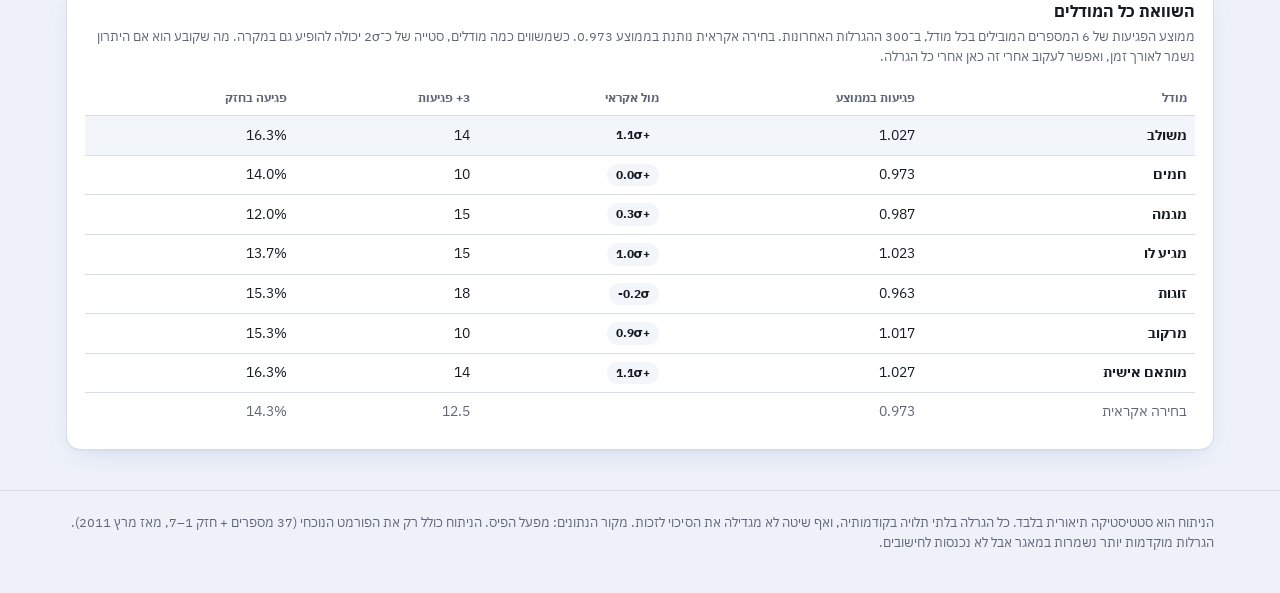
==== commit 13e478d2: "Design pass: two-level navigation, slip picker, legible small numbers - Header: five sections (draw," ====
--- a/lotto.html
+++ b/lotto.html
@@ -462,6 +462,38 @@
 .scan-row{display:flex;align-items:center;gap:10px;flex-wrap:wrap;padding:6px 0;border-bottom:1px dashed var(--line)}
 .scan-row .balls{flex-wrap:nowrap;gap:3px}
 @media (prefers-reduced-motion:reduce){ .tray .ball{animation:none} .live-now i{animation:none} }
+.top .wrap{gap:18px}
+nav.groups{display:flex;gap:2px;flex:1;justify-content:flex-start;overflow-x:auto;scrollbar-width:none}
+nav.groups::-webkit-scrollbar{display:none}
+nav.groups button{position:relative;border:0;background:none;font:inherit;font-family:var(--display);font-size:24px;font-weight:700;letter-spacing:.02em;line-height:1;color:var(--muted);padding:10px 12px 8px;cursor:pointer;white-space:nowrap;transition:color .2s}
+nav.groups button::after{content:"";position:absolute;inset-inline:12px;bottom:2px;height:3px;border-radius:2px;background:var(--print);transform:scaleX(0);transition:transform .3s cubic-bezier(.3,1.3,.5,1)}
+nav.groups button:hover{color:var(--ink)}
+nav.groups button.on{color:var(--ink)}
+nav.groups button.on::after{transform:scaleX(1)}
+@media (max-width:640px){ nav.groups button{font-size:20px;padding:10px 7px 8px} nav.groups button::after{inset-inline:7px} .top .wrap{gap:8px} }
+@media (max-width:520px){ .top .brand{display:none} #themeBtn{display:none} nav.groups{justify-content:space-between} nav.groups button{font-size:19px;padding:10px 4px 8px} nav.groups button::after{inset-inline:4px} }
+.subbar{border-top:1px solid var(--line);background:color-mix(in srgb,var(--bg) 92%,transparent)}
+.subbar .wrap{height:auto!important;padding-block:6px}
+.subbar[hidden]{display:none}
+nav.tabs{flex:1}
+nav.tabs button[hidden]{display:none}
+/* the check page picker is a lottery slip: tap a number and the pen circles it */
+.picker{grid-template-columns:repeat(10,minmax(0,1fr));gap:4px;direction:ltr}
+.picker button{position:relative;aspect-ratio:1/.82;border-radius:3px;border:1px solid color-mix(in srgb,var(--print) 45%,transparent);background:var(--paper);color:color-mix(in srgb,var(--print) 85%,var(--ink));font-family:var(--display);font-size:clamp(18px,3vw,24px);font-weight:400;line-height:1}
+.picker button:hover{background:color-mix(in srgb,var(--pen) 7%,var(--paper))}
+.picker button.on{background:color-mix(in srgb,var(--pen) 10%,var(--paper));color:var(--ink);font-weight:700;border-color:color-mix(in srgb,var(--print) 45%,transparent)}
+.picker.strongs{grid-template-columns:repeat(7,minmax(0,1fr));width:calc(70% - 1.2px)}
+.picker.strongs button.on{background:color-mix(in srgb,var(--pen) 10%,var(--paper));color:var(--ink);border-color:color-mix(in srgb,var(--print) 45%,transparent)}
+.picker button svg{position:absolute;inset:-5px;width:calc(100% + 10px);height:calc(100% + 10px);pointer-events:none;overflow:visible}
+.picker button svg path{fill:none;stroke:var(--pen);stroke-width:2.4;vector-effect:non-scaling-stroke;stroke-linecap:round;stroke-dasharray:var(--len);stroke-dashoffset:var(--len);animation:pen .35s cubic-bezier(.4,.1,.3,1) forwards}
+@media (prefers-reduced-motion:reduce){ .picker button svg path{animation:none;stroke-dashoffset:0} }
+html.no-motion .picker button svg path{stroke-dashoffset:0}
+#p-check .grid2>.card:first-child{background:var(--paper);border-radius:6px 6px 14px 14px;position:relative;overflow:hidden}
+#p-check .grid2>.card:first-child::before{content:"";position:absolute;inset:0 0 auto 0;height:6px;background:repeating-linear-gradient(90deg,var(--print) 0 14px,transparent 14px 22px)}
+#p-check .grid2>.card:first-child .eyebrow{color:var(--print)}
+/* small balls: a regular face reads better than the condensed display face */
+.ball.xs{font-family:'IBM Plex Sans Hebrew',sans-serif;font-size:11px;font-weight:700;padding-top:0}
+.tbl .ball.xs{font-size:10.5px}
 .reading{outline:3px solid color-mix(in srgb,var(--pen) 60%,transparent);outline-offset:4px;border-radius:12px}
 html.no-motion *,html.no-motion *::before,html.no-motion *::after{animation:none!important;transition:none!important}
 html.no-motion .sc svg path{stroke-dashoffset:0}
@@ -477,24 +509,33 @@
 <header class="top">
   <div class="wrap">
     <div class="brand"><span class="dot"></span><span>לוטו · מרכז ניתוח</span></div>
-    <nav class="tabs" id="tabs" aria-label="עמודי האתר">
+    <nav class="groups" id="groups" aria-label="אזורי האתר">
+      <button data-g="draw" class="on">הגרלה</button>
+      <button data-g="forms">טפסים</button>
+      <button data-g="stats">ניתוח</button>
+      <button data-g="algo">אלגוריתמים</button>
+      <button data-g="data">נתונים</button>
+    </nav>
+    <button class="iconbtn" id="a11yBtn" aria-label="נגישות והקראה" aria-expanded="false" aria-controls="a11y" title="נגישות והקראה"><svg viewBox="0 0 24 24" width="20" height="20" aria-hidden="true"><circle cx="12" cy="4" r="2" fill="currentColor"/><path d="M4 8.5l8 1.5 8-1.5M12 10v5m0 0l-3.5 6.5M12 15l3.5 6.5" stroke="currentColor" stroke-width="2" fill="none" stroke-linecap="round"/></svg></button>
+    <button class="iconbtn" id="themeBtn" title="מצב תצוגה" aria-label="מצב תצוגה">◐</button>
+  </div>
+  <div class="subbar" id="subbar"><div class="wrap">
+    <nav class="tabs" id="tabs" aria-label="עמודים באזור הזה">
       <button data-p="predict" class="on">תחזית</button>
       <button data-p="cart">טפסים ועלות</button>
+      <button data-p="gen">מחולל טפסים</button>
+      <button data-p="check">בדיקת טופס</button>
       <button data-p="overview">סקירה</button>
       <button data-p="freq">שכיחות</button>
       <button data-p="gaps">פערים</button>
       <button data-p="pairs">זוגות</button>
       <button data-p="dist">התפלגויות</button>
       <button data-p="lab">אלגוריטמים</button>
+      <button data-p="backtest">בדיקה לאחור</button>
       <button data-p="journal">יומן ופיצוח</button>
-      <button data-p="backtest">בדיקה לאחור</button>
-      <button data-p="gen">מחולל טפסים</button>
-      <button data-p="check">בדיקת טופס</button>
       <button data-p="data">נתונים</button>
     </nav>
-    <button class="iconbtn" id="a11yBtn" aria-label="נגישות והקראה" aria-expanded="false" aria-controls="a11y" title="נגישות והקראה"><svg viewBox="0 0 24 24" width="20" height="20" aria-hidden="true"><circle cx="12" cy="4" r="2" fill="currentColor"/><path d="M4 8.5l8 1.5 8-1.5M12 10v5m0 0l-3.5 6.5M12 15l3.5 6.5" stroke="currentColor" stroke-width="2" fill="none" stroke-linecap="round"/></svg></button>
-    <button class="iconbtn" id="themeBtn" title="מצב תצוגה" aria-label="מצב תצוגה">◐</button>
-  </div>
+  </div></div>
 </header>
 
 <a class="skip" href="#smart">דלג לטופס המושכל</a>
@@ -869,6 +910,7 @@
     <button class="btn" data-a="contrast" aria-pressed="false">ניגודיות גבוהה</button>
     <button class="btn" data-a="motion" aria-pressed="false">בלי אנימציות</button>
     <button class="btn" data-a="links" aria-pressed="false">הדגשת קישורים</button>
+    <button class="btn" data-a="theme">מצב כהה / בהיר</button>
     <button class="btn" data-a="reset">איפוס</button>
   </div>
   <p class="muted small" id="a11yVoice" style="margin:10px 0 0"></p>
@@ -1218,6 +1260,7 @@
     if(b.dataset.say==='selection'){ const t=String(getSelection()||'').trim(); return t? say(t) : toast('סמנו קודם טקסט בעמוד'); }
     if(b.dataset.say==='page'){ const sec=$('section.page.on'); return say(document.body.dataset.page==='predict' ? [speakNext(), speakSlip(), speakScore()].join('\n') : pageSpeech(sec),null,sec); }
     const a=b.dataset.a; if(!a) return;
+    if(a==='theme'){ $('#themeBtn').click(); return; }
     if(a==='font+') A11Y.fs=Math.min(1.6,+(A11Y.fs+.1).toFixed(1)); if(a==='font-') A11Y.fs=Math.max(.8,+(A11Y.fs-.1).toFixed(1));
     if(a==='contrast') A11Y.hc=!A11Y.hc; if(a==='motion') A11Y.motion=!A11Y.motion; if(a==='links') A11Y.links=!A11Y.links;
     if(a==='reset') Object.assign(A11Y,{fs:1,hc:false,motion:false,links:false,rate:0.95,auto:false,voice:''});
@@ -2499,7 +2542,11 @@
   $('#pickMain').innerHTML = NUMS.map(n=>`<button type="button" data-n="${n}">${n}</button>`).join('');
   $('#pickStrong').innerHTML = [...Array(N_STRONG)].map((_,i)=>`<button type="button" data-s="${i+1}">${i+1}</button>`).join('');
 }
-function syncPickers(){ $$('#pickMain button').forEach(b=>b.classList.toggle('on',picked.has(+b.dataset.n))); $$('#pickStrong button').forEach(b=>b.classList.toggle('on',+b.dataset.s===pickedS)); }
+function syncPickers(){
+  const mark=(b,on,i)=>{ const had=b.classList.contains('on'); b.classList.toggle('on',on); b.setAttribute('aria-pressed',on);
+    if(on&&!had) b.insertAdjacentHTML('beforeend',penSvg(i).replace(/--d:[\d.]+s/,'--d:0s')); if(!on) b.querySelectorAll('svg').forEach(x=>x.remove()); };
+  $$('#pickMain button').forEach(b=>mark(b,picked.has(+b.dataset.n),+b.dataset.n));
+  $$('#pickStrong button').forEach(b=>mark(b,+b.dataset.s===pickedS,+b.dataset.s)); }
 const PRIZE = (h,s) => h===6?(s?'6 + חזק (פרס ראשון)':'6 (פרס שני)'):h===5?(s?'5 + חזק':'5'):h===4?(s?'4 + חזק':'4'):h===3?(s?'3 + חזק':'3'):null;
 const PRIZE_ORDER = ['6 + חזק (פרס ראשון)','6 (פרס שני)','5 + חזק','5','4 + חזק','4','3 + חזק','3'];
 function renderCheck(){
@@ -2555,13 +2602,20 @@
 
 /* ---------- events ---------- */
 const STATS_PAGES=['predict','overview','freq','gaps','pairs','dist'];
+const GROUPS={draw:['predict'], forms:['cart','gen','check'], stats:['overview','freq','gaps','pairs','dist'], algo:['lab','backtest','journal'], data:['data']};
+const groupOf=p=>Object.keys(GROUPS).find(g=>GROUPS[g].includes(p))||'draw';
+const lastInGroup={};
+function syncGroups(p){ const g=groupOf(p); lastInGroup[g]=p;
+  $$('#groups button').forEach(b=>{ const on=b.dataset.g===g; b.classList.toggle('on',on); b.setAttribute('aria-current',on?'true':'false'); });
+  $$('#tabs button').forEach(b=>b.hidden=!GROUPS[g].includes(b.dataset.p));
+  $('#subbar').hidden=GROUPS[g].length<2; }
 function go(p, scroll=true){
   if(!document.getElementById('p-'+p)) p='predict';
   const prev=document.body.dataset.page;
   document.body.dataset.page=p; document.body.classList.toggle('show-range',STATS_PAGES.includes(p));
   $$('#tabs button').forEach(b=>{ const on=b.dataset.p===p; b.classList.toggle('on',on); b.setAttribute('aria-selected',on); if(on) b.setAttribute('aria-current','page'); else b.removeAttribute('aria-current'); });
   $$('section.page').forEach(s=>{ const on=s.id==='p-'+p; s.classList.toggle('on',on); if(on && prev!==p){ s.classList.remove('enter'); void s.offsetWidth; s.classList.add('enter'); } });
-  moveTabInk();
+  syncGroups(p); moveTabInk();
   /* the analysis-range bar sits under the page title; on the home screen it stays below the ticket */
   const rb=$('.rangebar'), sec=document.getElementById('p-'+p);
   if(rb && sec){ if(p!=='predict' && STATS_PAGES.includes(p)){ const head=sec.querySelector(':scope>.sec-head'); if(head) head.after(rb); else sec.prepend(rb); } else if(rb.parentElement.id!=='hero') $('#hero').appendChild(rb); }
@@ -2594,6 +2648,7 @@
     requestAnimationFrame(step); });
 }
 $('#tabs').addEventListener('click',e=>{ const b=e.target.closest('button'); if(b) go(b.dataset.p); });
+$('#groups').addEventListener('click',e=>{ const b=e.target.closest('button'); if(!b) return; const g=b.dataset.g; go(lastInGroup[g]||GROUPS[g][0]); });
 document.addEventListener('click',e=>{
   const g=e.target.closest('[data-goto]'); if(g){ e.preventDefault(); go(g.dataset.goto, !g.dataset.anchor); if(g.dataset.anchor) setTimeout(()=>document.getElementById(g.dataset.anchor).scrollIntoView({behavior:'smooth',block:'start'}),50); }
   const del=e.target.closest('[data-del]'); if(del){ userDraws=userDraws.filter(d=>keyOf(d)!==del.dataset.del); saveUser(); renderAll(); toast('ההגרלה נמחקה'); }
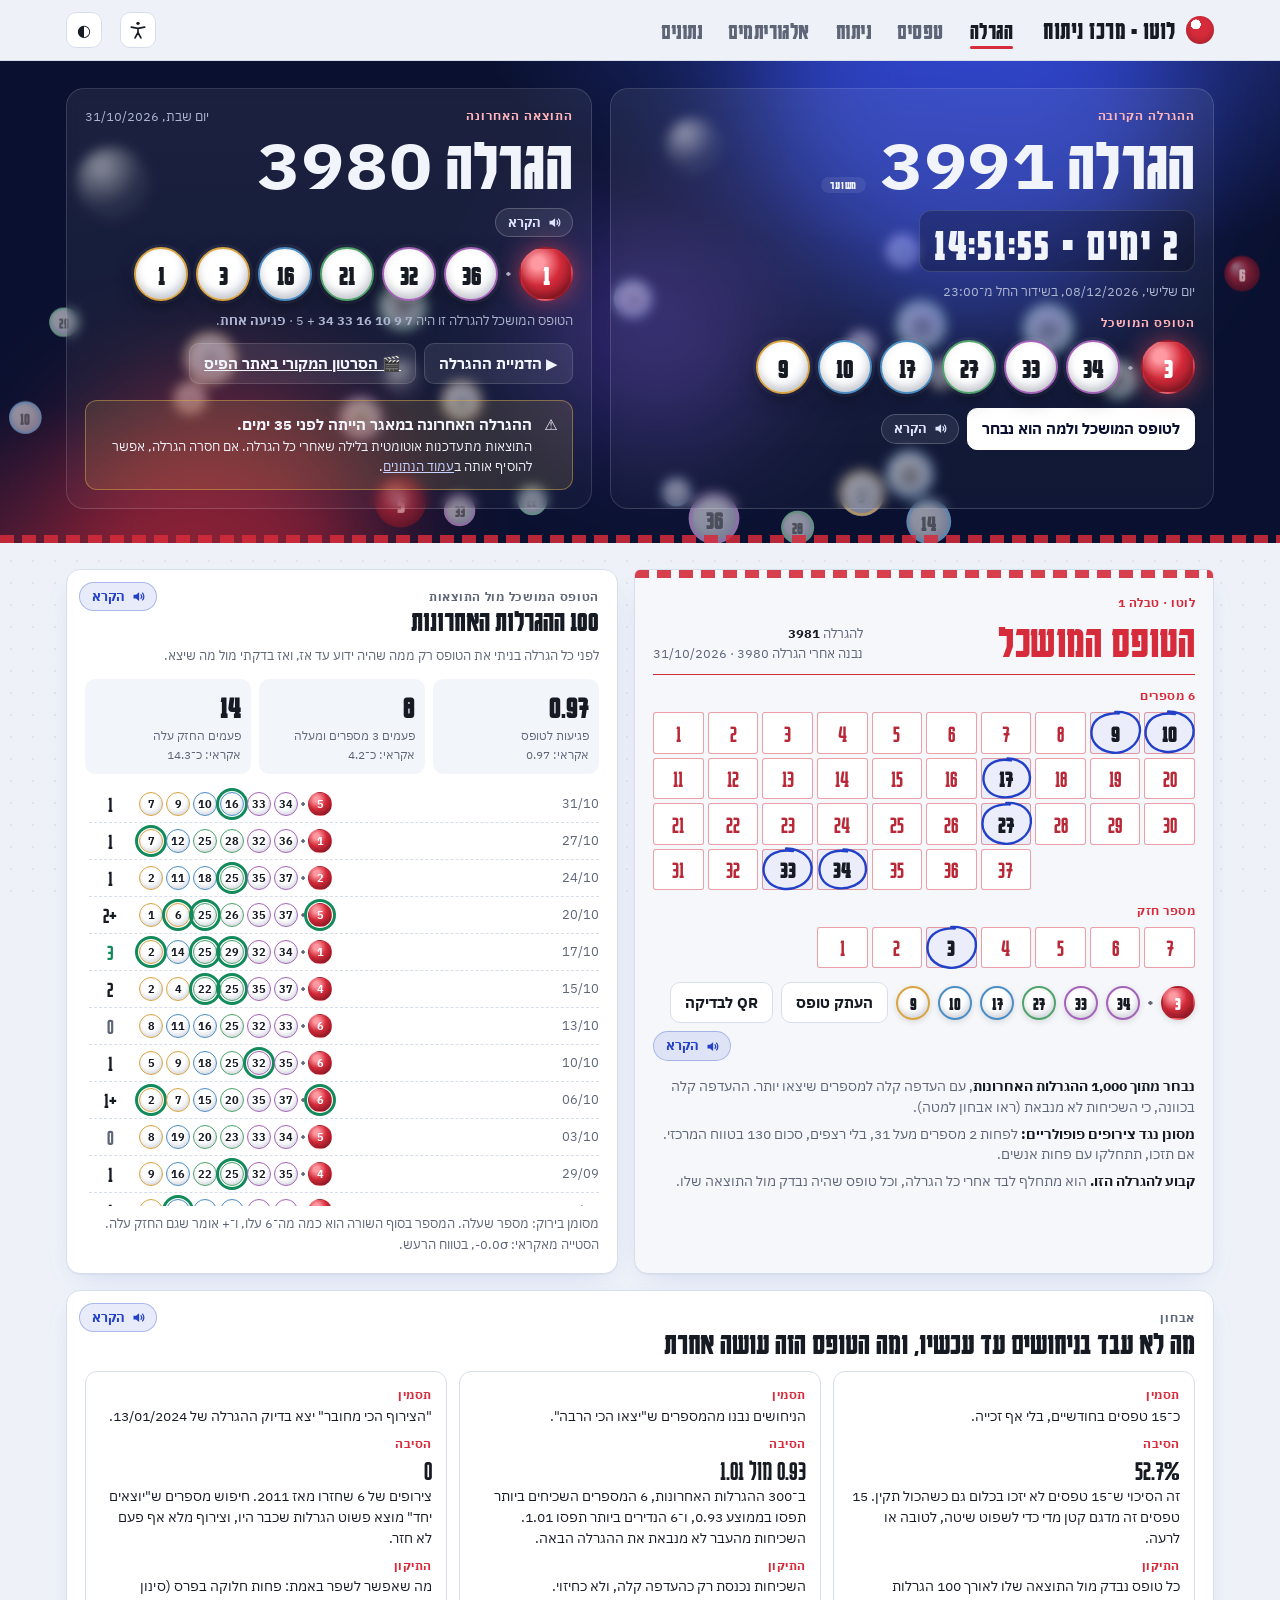
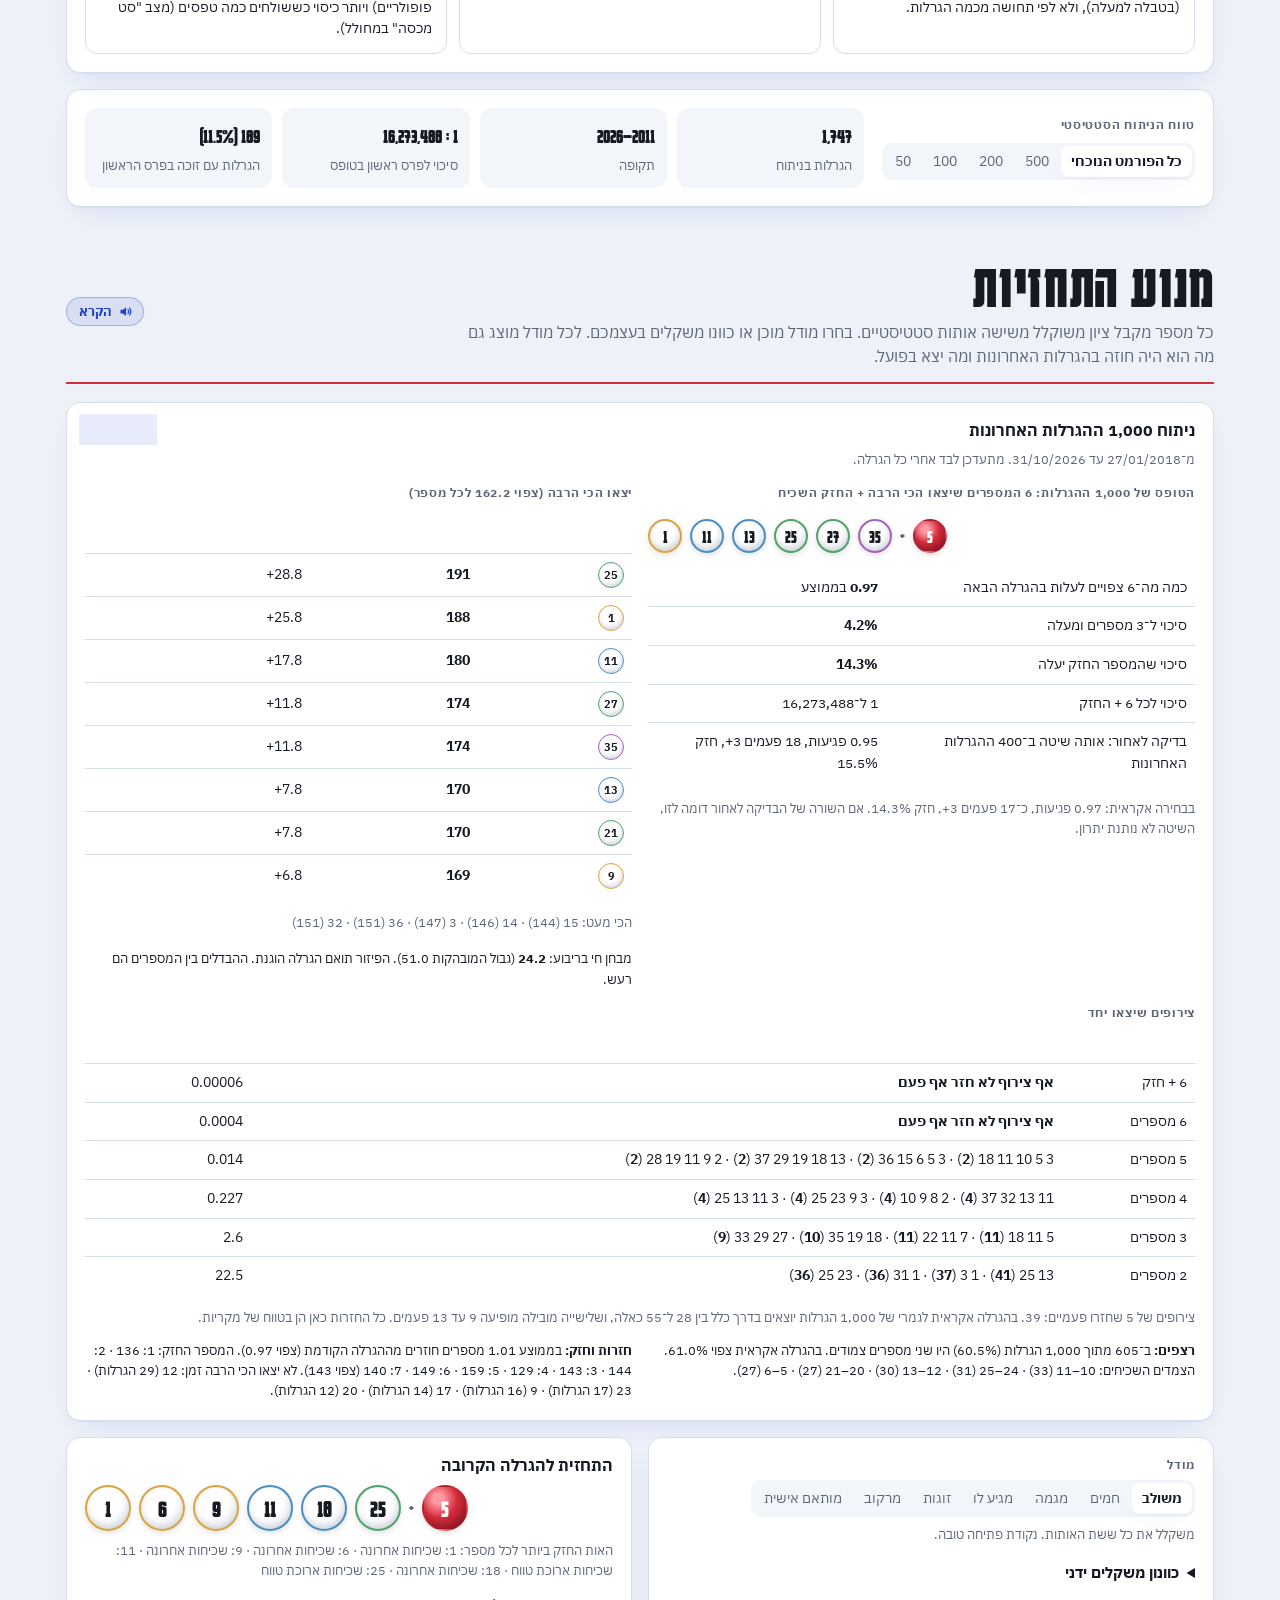
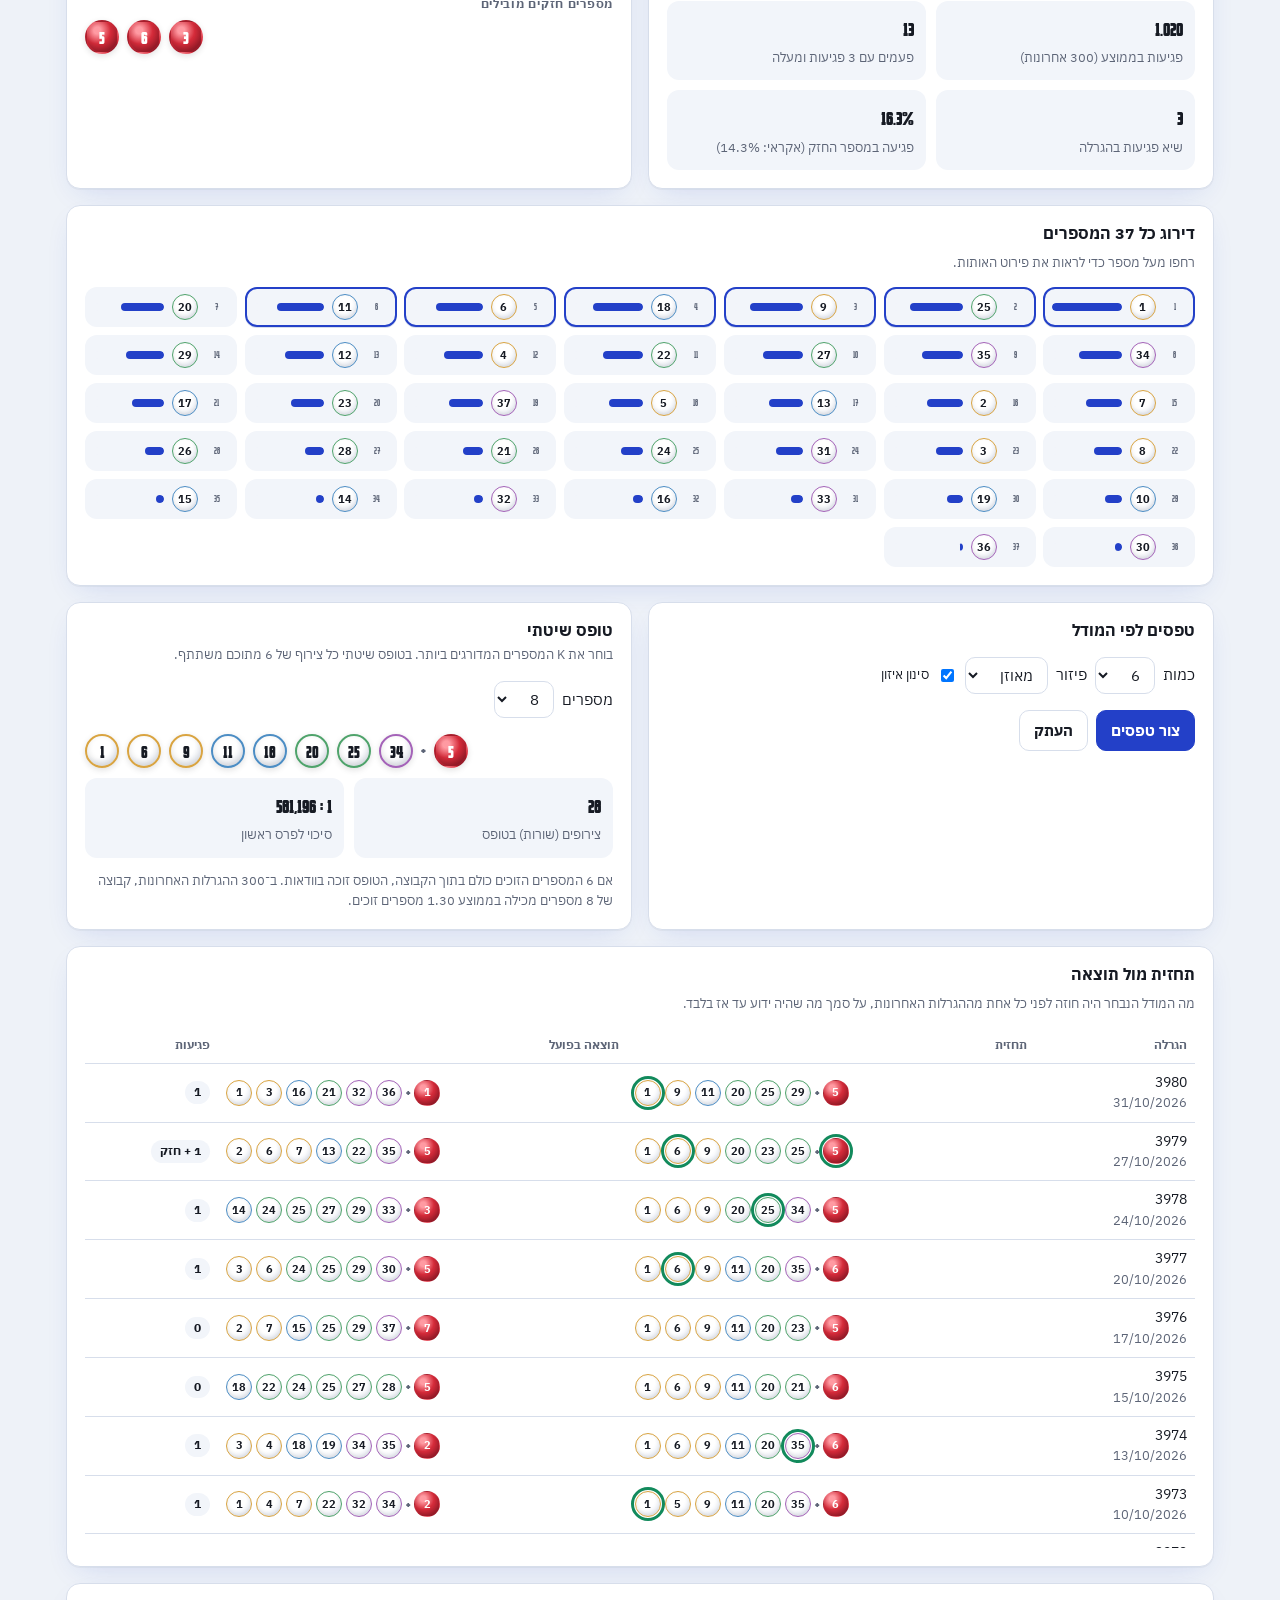
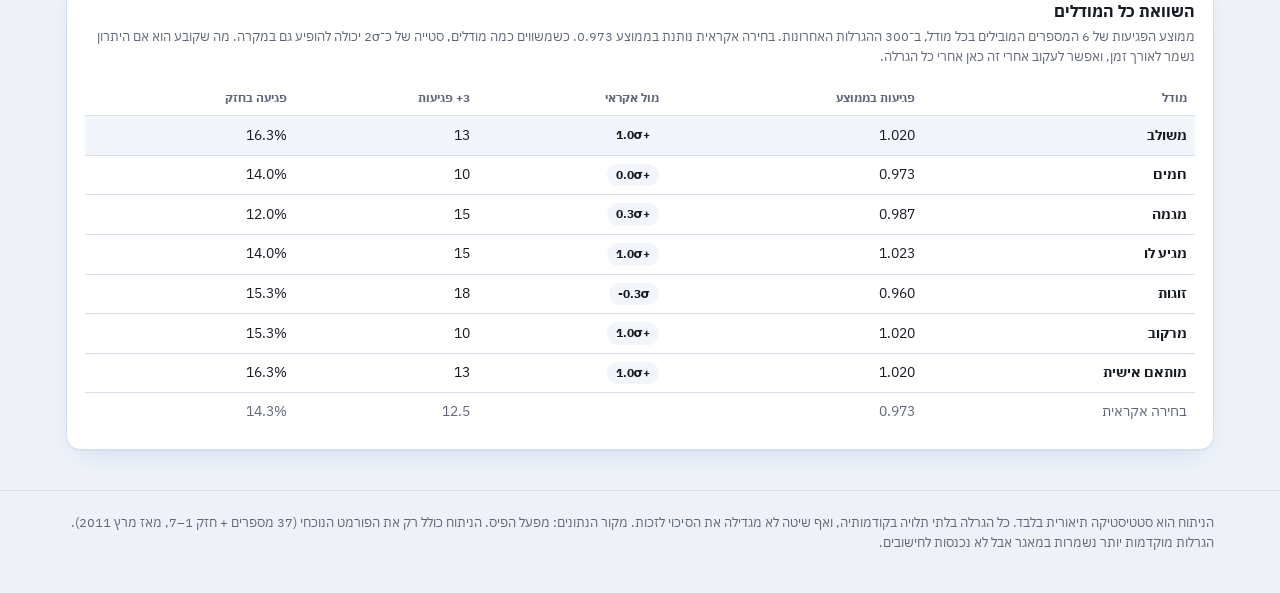
==== commit bcc8ec03: "Journal: log the informed ticket recommended for draw 3981 Co-Authored-By: Claude Opus 5.5 <noreply@" ====
--- a/lotto.html
+++ b/lotto.html
@@ -1785,6 +1785,7 @@
   {date:'27/10/2026', label:'הטופס של 1,000 ההגרלות (השכיחים ביותר)', draw:3979, t:[[[1,11,13,25,27,35],5]]},
   {date:'27/10/2026', label:'הטופס המושכל', draw:3979, t:[[[7,12,25,28,32,36],1]]},
   {date:'28/10/2026', label:'ניחושים משולבים, 23 שיטות', draw:3980, t:[[[1,2,7,18,21,35],5],[[1,5,11,21,31,35],1],[[2,6,7,13,22,35],2],[[1,11,25,26,29,35],6],[[1,2,6,7,25,29],3]]},
+  {date:'03/11/2026', label:'הטופס המושכל (ההמלצה שלי להגרלה הזו)', draw:3981, t:[[[9,10,17,27,33,34],3]]},
   {date:'28/10/2026', label:'הטופס המושכל (ההמלצה שלי להגרלה הזו)', draw:3980, t:[[[7,9,10,16,33,34],5]]},
   {date:'28/10/2026', label:'ניחושים משולבים, 70 שיטות', draw:3980, t:[[[1,2,7,18,25,35],5],[[7,11,24,25,29,35],1],[[1,18,21,24,27,35],2],[[2,6,7,13,22,35],3],[[1,5,11,21,31,35],4]]},
 ];
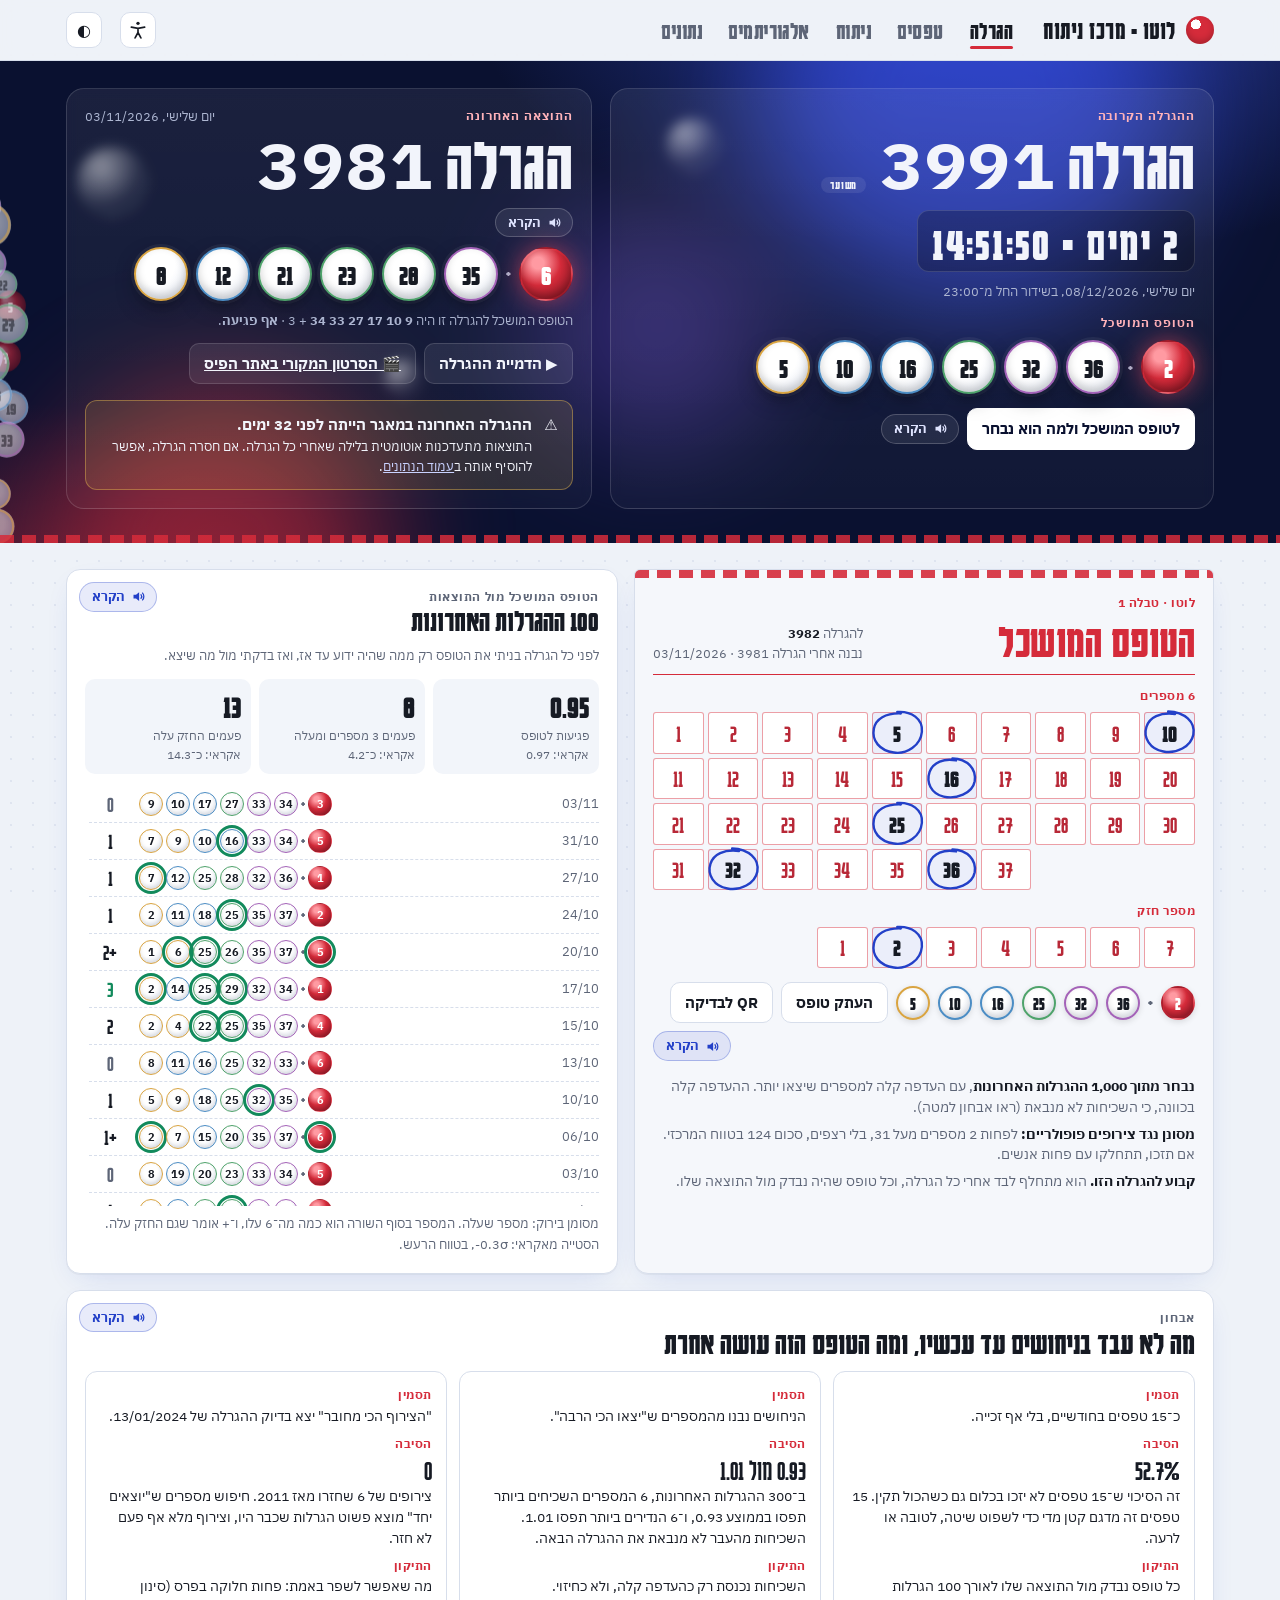
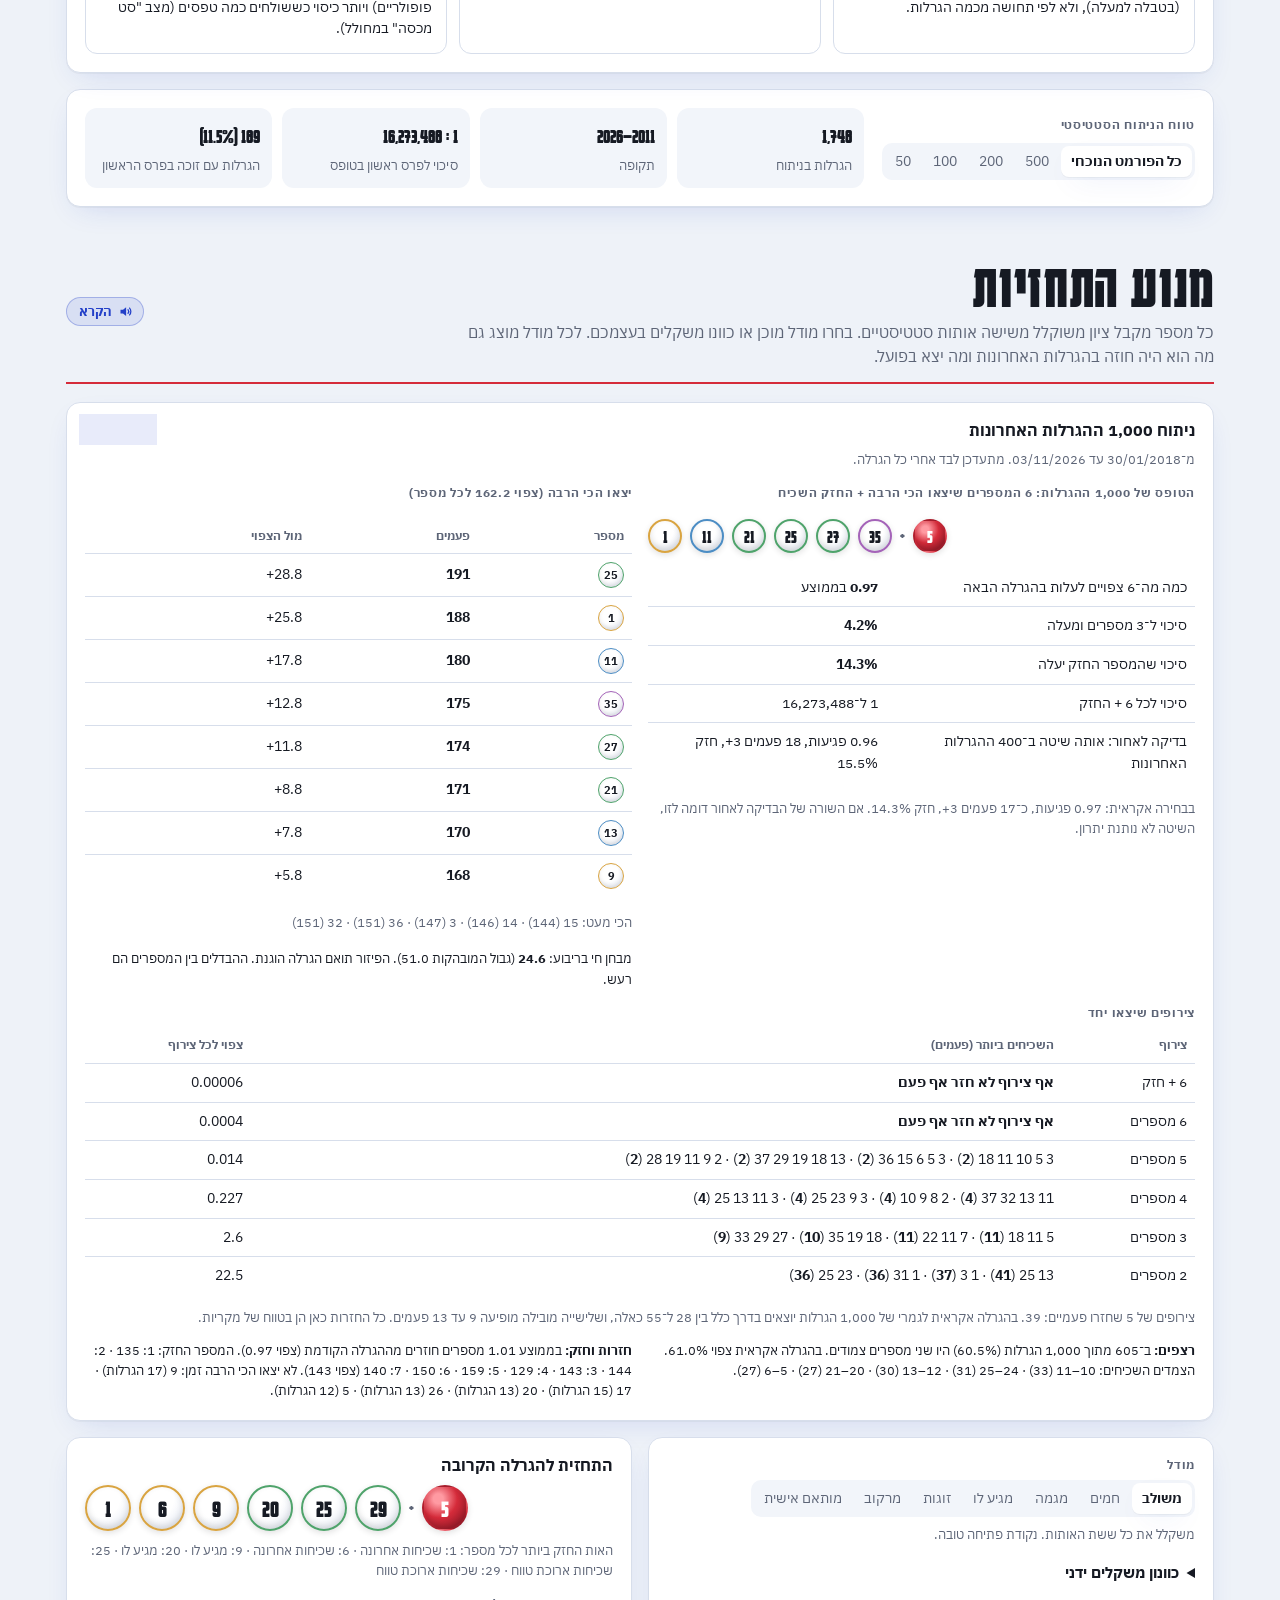
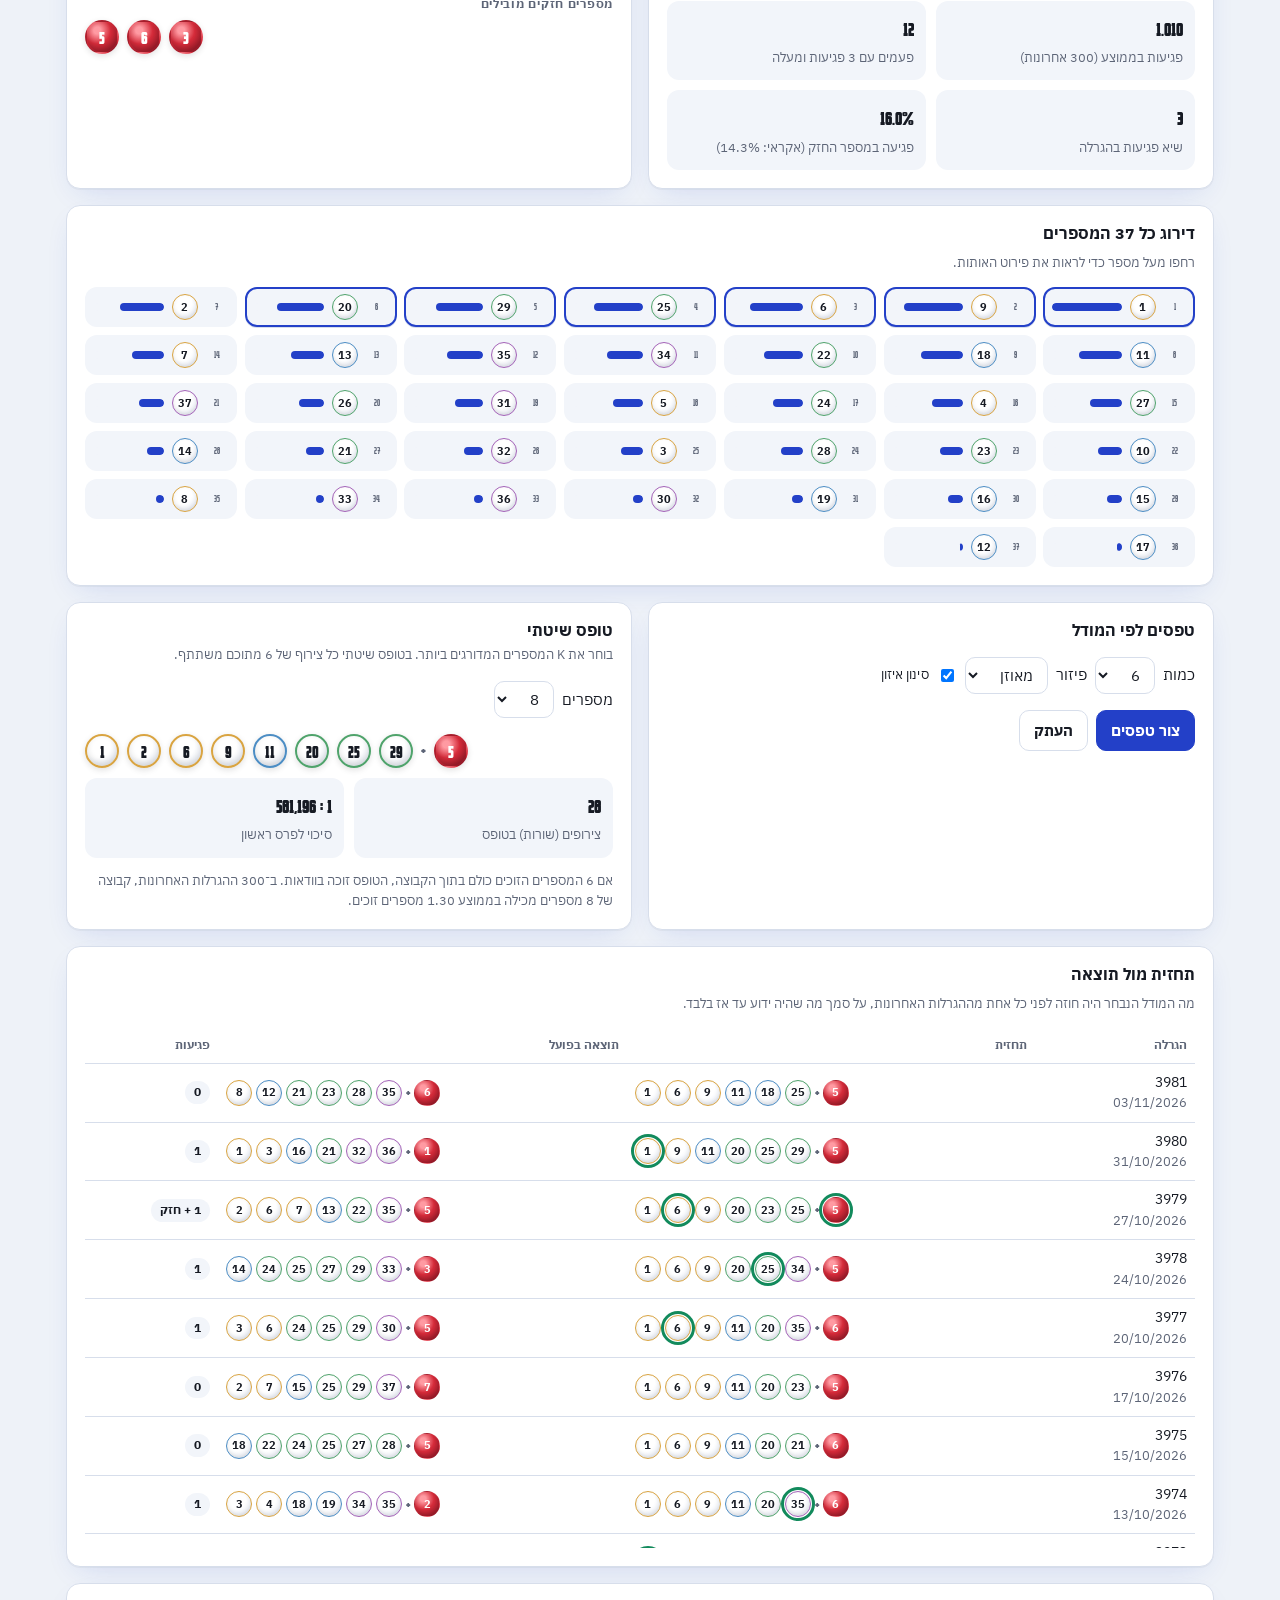
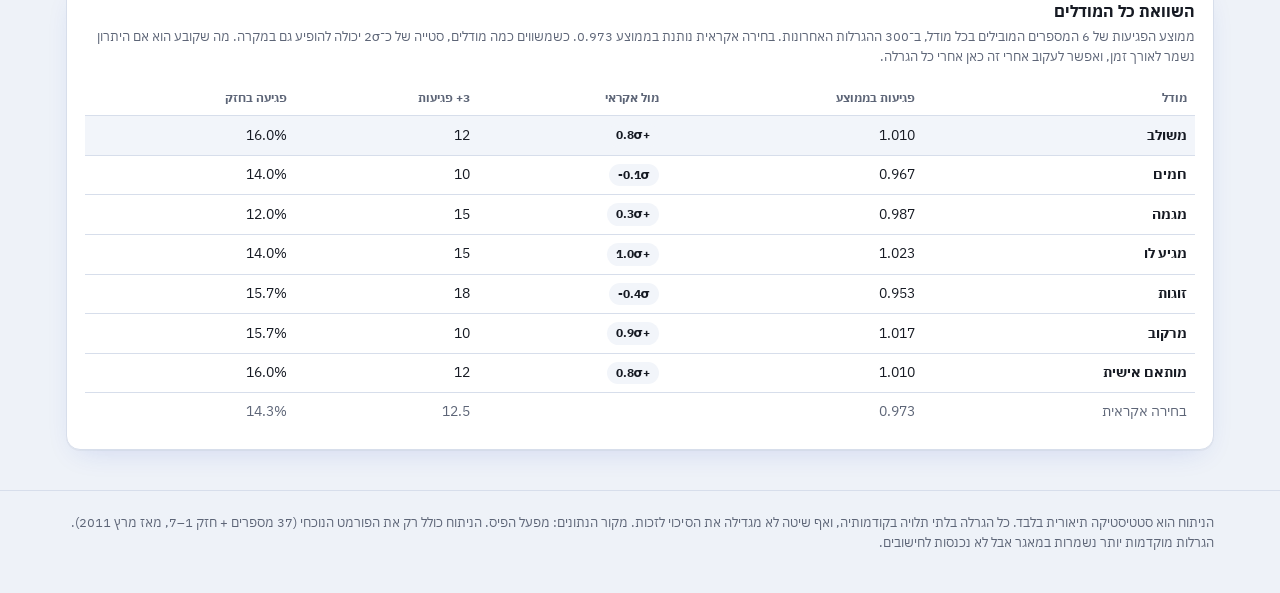
==== commit 21cddc0a: "The self-learning challenge - scripts/learn.py: twelve experts vote on a ticket; after each draw   e" ====
--- a/lotto.html
+++ b/lotto.html
@@ -494,6 +494,10 @@
 /* small balls: a regular face reads better than the condensed display face */
 .ball.xs{font-family:'IBM Plex Sans Hebrew',sans-serif;font-size:11px;font-weight:700;padding-top:0}
 .tbl .ball.xs{font-size:10.5px}
+.wbar{display:grid;grid-template-columns:150px minmax(0,1fr) 54px;gap:10px;align-items:center;font-size:13.5px;padding:4px 0}
+.wbar i{display:block;height:10px;border-radius:5px;background:var(--pen)}
+.wbar i.lo{background:color-mix(in srgb,var(--pen) 35%,transparent)}
+@media (max-width:480px){ .wbar{grid-template-columns:110px minmax(0,1fr) 46px} }
 .reading{outline:3px solid color-mix(in srgb,var(--pen) 60%,transparent);outline-offset:4px;border-radius:12px}
 html.no-motion *,html.no-motion *::before,html.no-motion *::after{animation:none!important;transition:none!important}
 html.no-motion .sc svg path{stroke-dashoffset:0}
@@ -530,6 +534,7 @@
       <button data-p="gaps">פערים</button>
       <button data-p="pairs">זוגות</button>
       <button data-p="dist">התפלגויות</button>
+      <button data-p="challenge">האתגר</button>
       <button data-p="lab">אלגוריטמים</button>
       <button data-p="backtest">בדיקה לאחור</button>
       <button data-p="journal">יומן ופיצוח</button>
@@ -682,6 +687,17 @@
         </div>
       </div>
     </div>
+  </section>
+
+  <!-- THE SELF-LEARNING CHALLENGE -->
+  <section class="page" id="p-challenge">
+    <div class="sec-head"><div><h2>האתגר: מודל שלומד לבד</h2><p>12 "מומחים" (שיטות ניחוש) מצביעים על הטופס. אחרי כל הגרלה כל מומחה מקבל ציון, ומי שתפס יותר מקבל משקל גדול יותר בהגרלה הבאה. הניחוש נרשם ב־GitHub עם חותמת זמן לפני ההגרלה, כך שאי אפשר לשנות אותו אחרי התוצאה.</p></div></div>
+    <div class="grid2">
+      <div class="slip" id="chNext"><div class="muted">טוען…</div></div>
+      <div class="card" id="chScore"></div>
+    </div>
+    <div class="card" style="margin-top:16px" id="chWeights"></div>
+    <div class="card" style="margin-top:16px" id="chRounds"></div>
   </section>
 
   <!-- GUESS JOURNAL AND RANDOMNESS TESTS -->
@@ -2017,6 +2033,41 @@
 function liveNow(){ const p=ilParts(new Date()), wd=p.weekday; const hm=new Intl.DateTimeFormat('en-GB',{timeZone:'Asia/Jerusalem',hour:'2-digit',minute:'2-digit',hour12:false}).format(new Date()); const [h,m]=hm.split(':').map(Number), mins=h*60+m;
   return (wd==='Tue'||wd==='Sat') && mins>=22*60+50 && mins<=23*60+50; }
 
+/* ===== the self-learning challenge (learn/state.json, written by scripts/learn.py after every draw) ===== */
+const EXPERT_NAME={hot_all:'חמים · כל ההיסטוריה',hot100:'חמים · 100 אחרונות',hot30:'חמים · 30 אחרונות',cold100:'קרים',gap:'הכי הרבה זמן לא יצא',due:'מדד "מגיע לו"',ewma:'דעיכה אקספוננציאלית',markov:'שרשרת מרקוב',pairs:'זיקת זוגות',repeat:'חזרה מההגרלה האחרונה',knn:'שכנים קרובים (KNN)',random:'אקראי'};
+let CH=null;
+async function loadChallenge(){ try{ const r=await fetch('learn/state.json?t='+Date.now(),{cache:'no-store'}); if(r.ok) CH=await r.json(); }catch(e){} renderChallenge(); }
+function renderChallenge(){
+  const nx=$('#chNext'); if(!nx) return;
+  if(!CH){ nx.innerHTML='<div class="muted">האתגר עוד לא התחיל. הוא ירשום את הניחוש הראשון אחרי ההגרלה הבאה.</div>'; return; }
+  const n=CH.next, R=CH.rounds||[], E=PICK*PICK/N_MAIN, p3=p3plus(), when=n?new Date(n.registered_at):null;
+  const fmtWhen=d=>d.toLocaleString('he-IL',{timeZone:'Asia/Jerusalem',day:'2-digit',month:'2-digit',year:'numeric',hour:'2-digit',minute:'2-digit'});
+  nx.innerHTML=n?`<div class="slip-head"><div><div class="slip-label">הניחוש הרשום</div><h2>להגרלה ${n.draw}</h2></div><div class="for">נרשם ב־<b>${fmtWhen(when)}</b><br>אחרי הגרלה ${n.after}, לפני ההגרלה הבאה</div></div>
+    <div class="balls start" style="margin:6px 0 10px">${n.nums.map(x=>ball(x,'')).join('')}<span class="plus">+</span>${sball(n.strong,'')}</div>
+    <p class="small muted" style="margin:0">הטופס הוא ההצבעה המשוקללת של 12 המומחים. <a href="https://github.com/devopsdevopshaim-wq/lotto/commits/main/learn/state.json" target="_blank" rel="noopener">היסטוריית הרישום ב־GitHub</a> מראה מתי כל ניחוש נרשם.</p>
+    <div class="ctrl" style="margin-top:10px"><button class="btn" id="chQR" type="button">QR לבדיקה</button><button class="btn" id="chCopy" type="button">העתק</button></div>`:'<div class="muted">ממתין לרישום הניחוש הבא.</div>';
+  if(n){ $('#chQR').onclick=()=>showQR([{nums:n.nums,strong:n.strong}],`האתגר · הגרלה ${n.draw}`);
+    $('#chCopy').onclick=()=>(navigator.clipboard?navigator.clipboard.writeText(`${n.nums.join(' ')} | חזק ${n.strong}`):Promise.reject()).then(()=>toast('הטופס הועתק'),()=>toast('ההעתקה נכשלה')); }
+  const k=R.length, hits=R.reduce((a,r)=>a+r.hits,0), g3=R.filter(r=>r.hits>=3).length, sh=R.filter(r=>r.strong_hit).length;
+  const sd=Math.sqrt(PICK*(PICK/N_MAIN)*(1-PICK/N_MAIN)*(N_MAIN-PICK)/(N_MAIN-1)), z=k?(hits-E*k)/(sd*Math.sqrt(k)):0;
+  $('#chScore').innerHTML=`<div class="eyebrow">לוח התוצאות</div><h3 style="font-family:var(--display);font-size:34px;line-height:1">${k?(k===1?'סיבוב אחד עד עכשיו':`${k} סיבובים עד עכשיו`):'האתגר מתחיל עכשיו'}</h3>
+    ${k?`<div class="tally">
+      <div><b>${hits}</b><span>מספרים שנתפסו</span><em>מזל: ${fmt(E*k,1)}</em></div>
+      <div><b>${g3}</b><span>פעמים 3 ומעלה</span><em>מזל: ${fmt(p3*k,1)}</em></div>
+      <div><b>${sh}</b><span>פעמים החזק עלה</span><em>מזל: ${fmt(k/N_STRONG,1)}</em></div></div>
+      <p class="small" style="margin:0">${k<20?`עוד מוקדם לשפוט: אחרי ${k===1?'סיבוב אחד':k+' סיבובים'} כל תוצאה יכולה להיות מזל. ממשיכים לעקוב.`:Math.abs(z)<2?`אחרי ${k} סיבובים המודל בטווח המזל (${z>=0?'+':''}${fmt(z,1)}σ). הוא עוד לא מצא משהו שבאמת מנבא.`:z>0?`המודל מעל המזל (+${fmt(z,1)}σ). אם זה יישמר עוד הרבה סיבובים, זה יהיה ממצא אמיתי.`:`המודל מתחת למזל (${fmt(z,1)}σ).`}</p>`
+    :`<p class="small" style="margin:0">הניחוש הראשון נרשם להגרלה ${n?n.draw:''}. אחרי כל הגרלה הוא ייבדק כאן לבד, המשקלים יתעדכנו, וניחוש חדש יירשם. המטרה: לראות אם לאורך זמן הוא תופס יותר מהמזל.</p>`}`;
+  const W=CH.weights||{}, ws=Object.entries(W).sort((a,b)=>b[1]-a[1]), mx=Math.max(...ws.map(x=>x[1]));
+  $('#chWeights').innerHTML=`<h3>מה המודל למד עד עכשיו</h3><p class="muted small" style="margin:-4px 0 10px">המשקל של כל מומחה בהצבעה. התחיל מ־${CH.warmup_draws} הגרלות חימום, וממשיך להשתנות אחרי כל הגרלה. משקל 1 = ממוצע.</p>
+    ${ws.map(([id,w])=>`<div class="wbar"><span>${EXPERT_NAME[id]||id}</span><i class="${w<1?'lo':''}" style="width:${Math.max(2,100*w/mx)}%"></i><b class="num">${fmt(w,2)}</b></div>`).join('')}
+    <p class="small" style="margin:10px 0 0">המשקלים זזים לפי מי שתפס יותר לאחרונה. כשהמובילים מתחלפים מהגרלה להגרלה, זה סימן שהם רודפים אחרי מזל ולא אחרי דפוס.</p>`;
+  $('#chRounds').innerHTML=`<h3>כל הסיבובים</h3>${R.length?`<div class="scroll" style="max-height:none"><table class="tbl"><thead><tr><th>הגרלה</th><th>הניחוש מול התוצאה</th><th>תפס</th><th class="hide-m">המומחה הטוב בסיבוב</th></tr></thead><tbody>`+
+    R.slice().reverse().map(r=>{ const best=Object.entries(r.expert_hits).sort((a,b)=>b[1]-a[1])[0];
+      return `<tr><td class="num">${r.draw}<div class="muted small">${r.result.date}</div></td><td><div class="balls start">${r.nums.map(x=>ball(x,'xs'+(r.result.nums.includes(x)?' hit':''))).join('')}<span class="plus">+</span>${sball(r.strong,'xs'+(r.strong_hit?' hit':''))}</div></td><td class="num"><b>${r.hits}</b>${r.strong_hit?' + חזק':''}</td><td class="hide-m small">${EXPERT_NAME[best[0]]||best[0]} (${best[1]})</td></tr>`; }).join('')+'</tbody></table></div>'
+    :'<p class="muted small">עוד אין סיבובים. הראשון ייבדק אחרי ההגרלה הבאה.</p>'}`;
+  countUps($('#p-challenge'));
+}
+
 /* ===== informed ticket =====
    One ticket per draw, fixed for that draw: seeded by the draw number so it never changes after the fact
    and can be scored honestly. Mild lean to numbers drawn more often in the previous 1000 draws, then
@@ -2603,7 +2654,7 @@
 
 /* ---------- events ---------- */
 const STATS_PAGES=['predict','overview','freq','gaps','pairs','dist'];
-const GROUPS={draw:['predict'], forms:['cart','gen','check'], stats:['overview','freq','gaps','pairs','dist'], algo:['lab','backtest','journal'], data:['data']};
+const GROUPS={draw:['predict'], forms:['cart','gen','check'], stats:['overview','freq','gaps','pairs','dist'], algo:['challenge','lab','backtest','journal'], data:['data']};
 const groupOf=p=>Object.keys(GROUPS).find(g=>GROUPS[g].includes(p))||'draw';
 const lastInGroup={};
 function syncGroups(p){ const g=groupOf(p); lastInGroup[g]=p;
@@ -2622,6 +2673,7 @@
   if(rb && sec){ if(p!=='predict' && STATS_PAGES.includes(p)){ const head=sec.querySelector(':scope>.sec-head'); if(head) head.after(rb); else sec.prepend(rb); } else if(rb.parentElement.id!=='hero') $('#hero').appendChild(rb); }
   if(p==='backtest') runBacktest();
   if(p==='lab') setTimeout(runLab,30);
+  if(p==='challenge') loadChallenge();
   if(p==='journal'){ renderJournal(); renderCrack(); renderWinners(); if(typeof mountSay==='function') mountSay(); countUps($('#p-journal')); }
   if(typeof renderCart==='function') renderCart();
   if(A11Y.auto && scroll) setTimeout(()=>{ const sec=$('#p-'+p); if(sec) say(pageSpeech(sec),sec.querySelector('.sec-head .say'),sec); },300);
